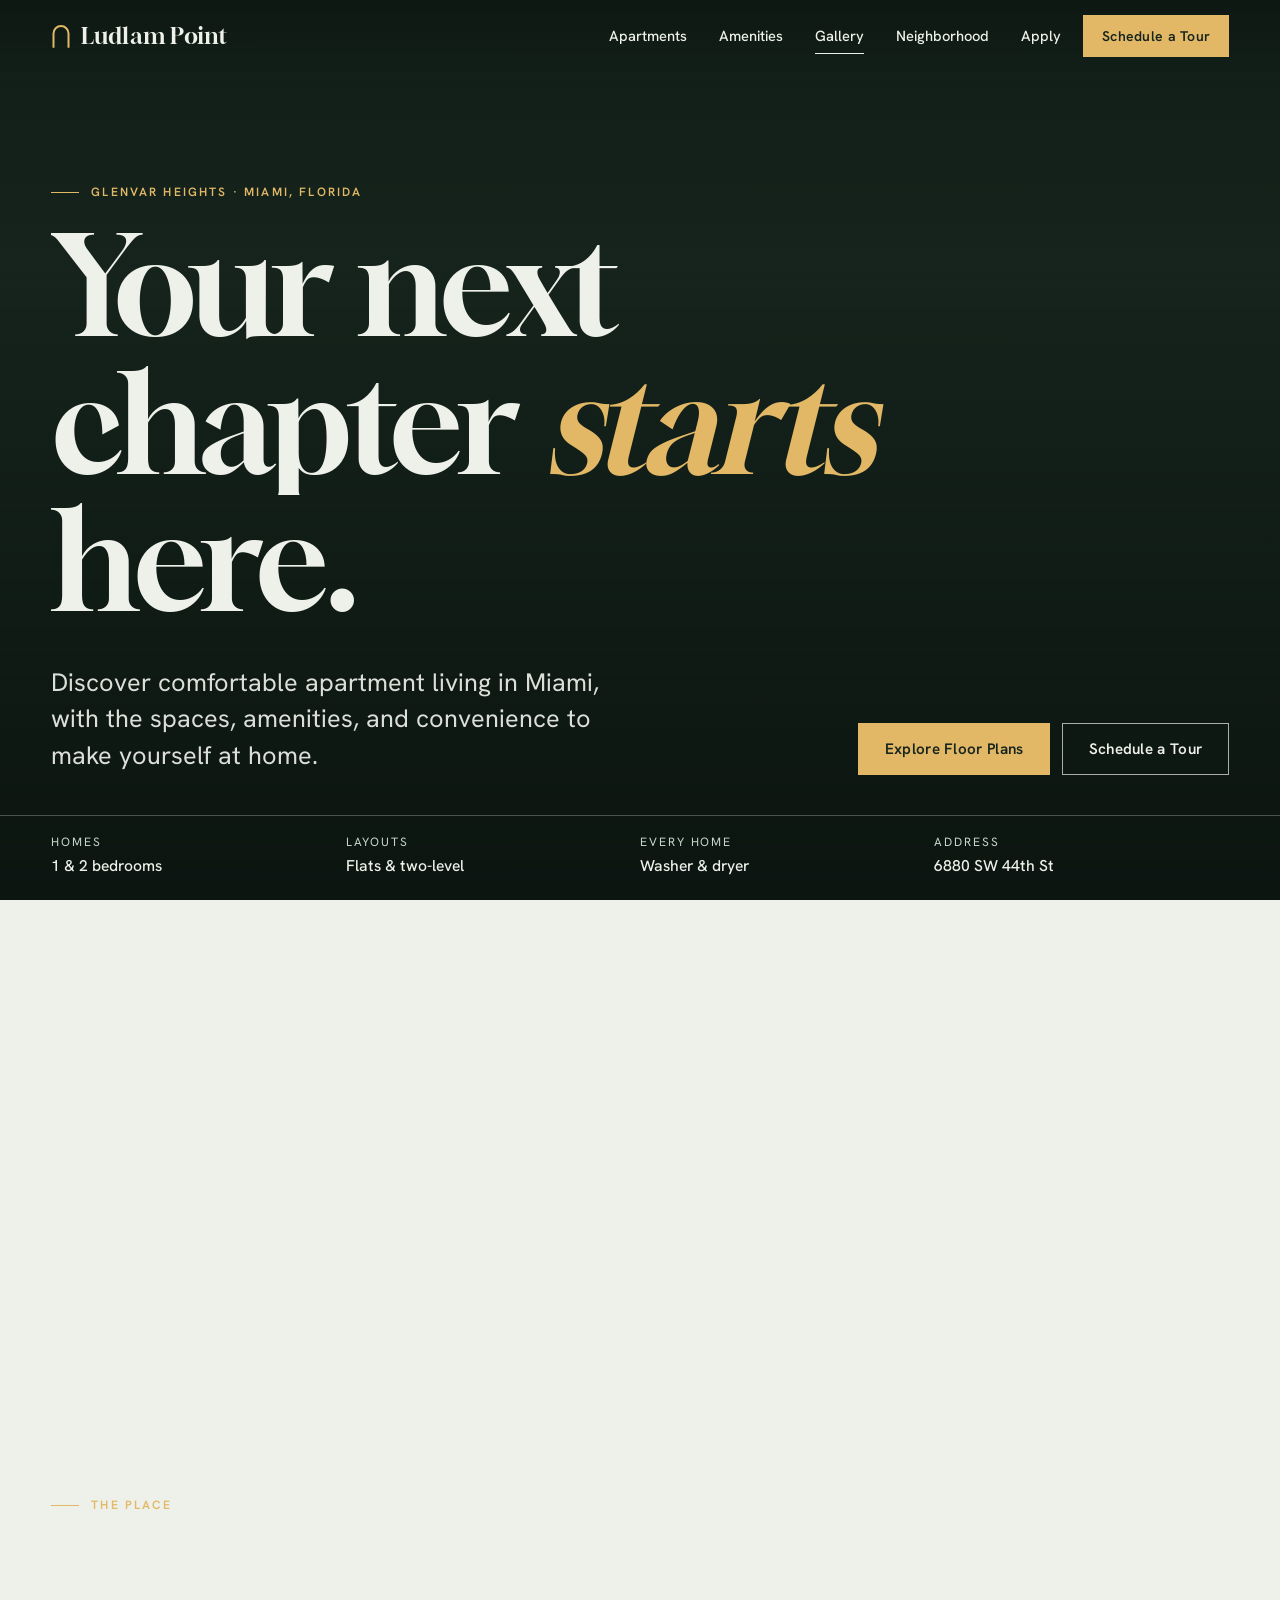
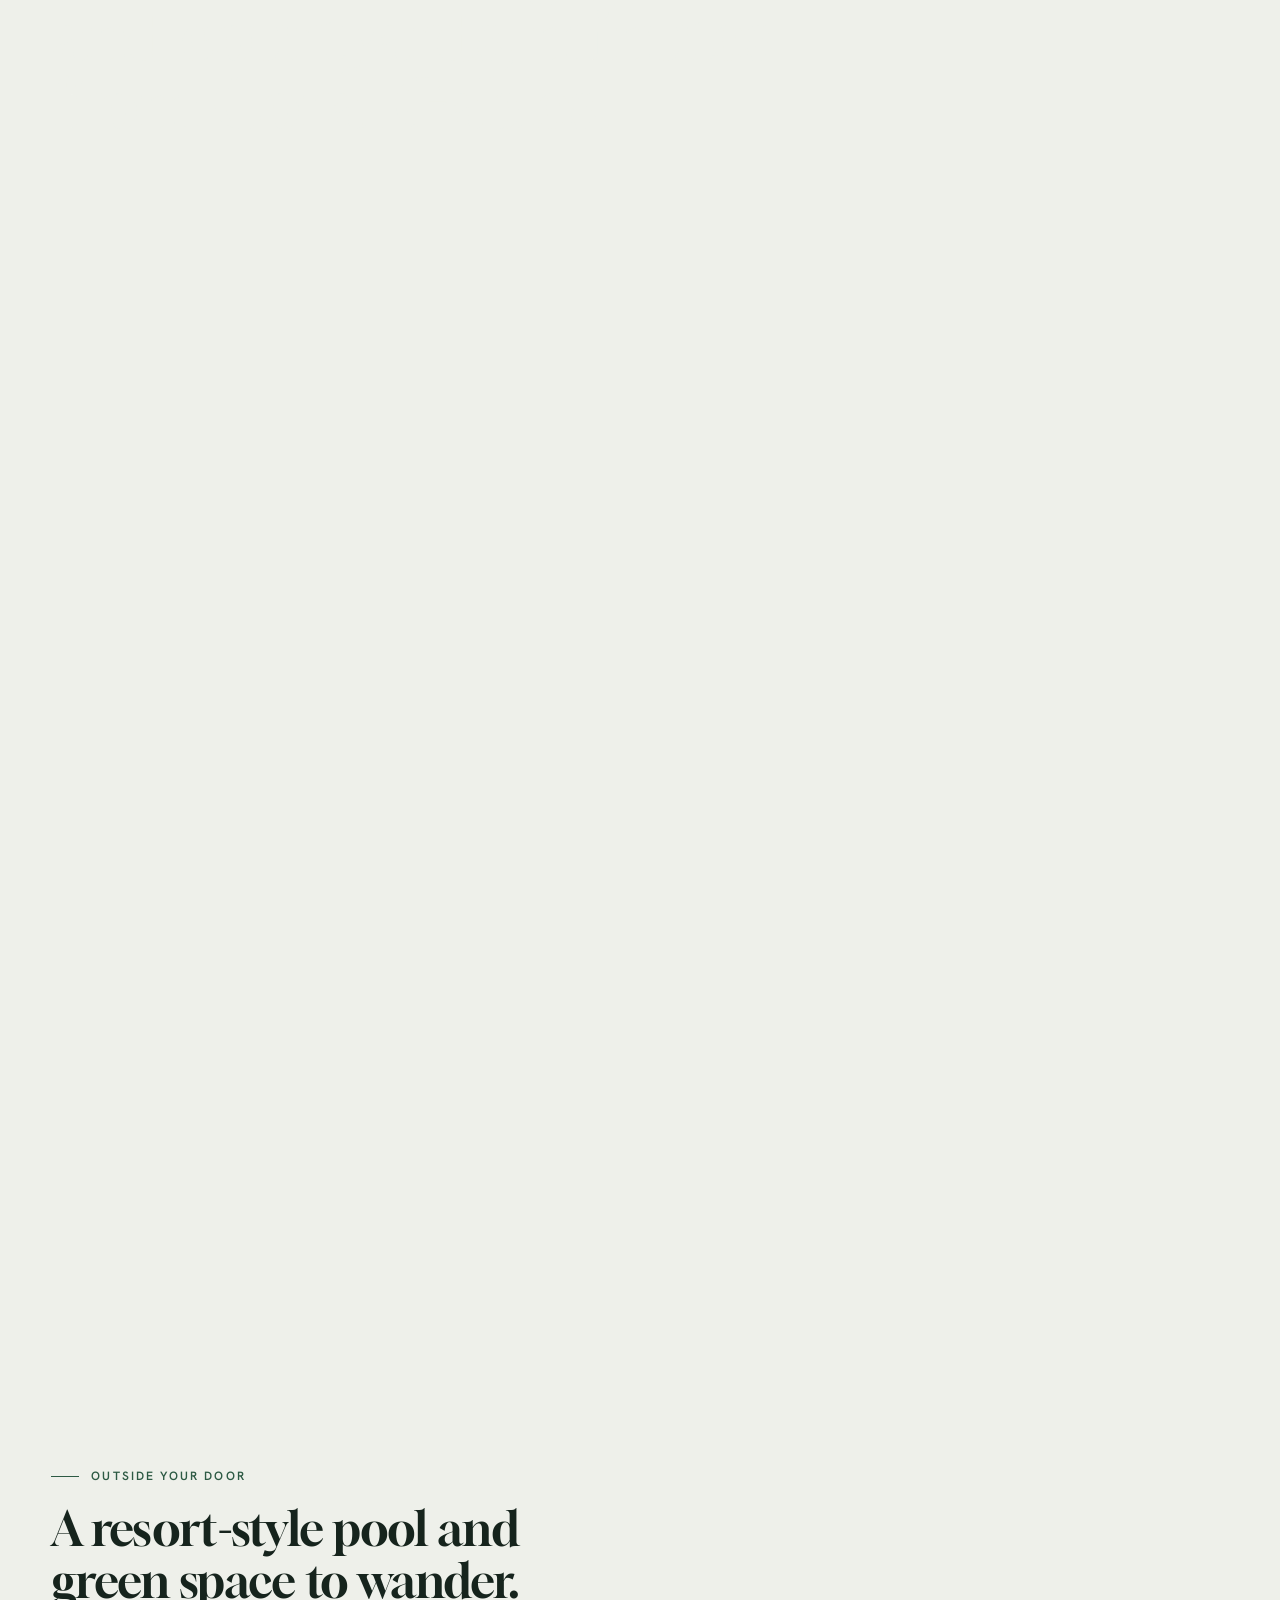
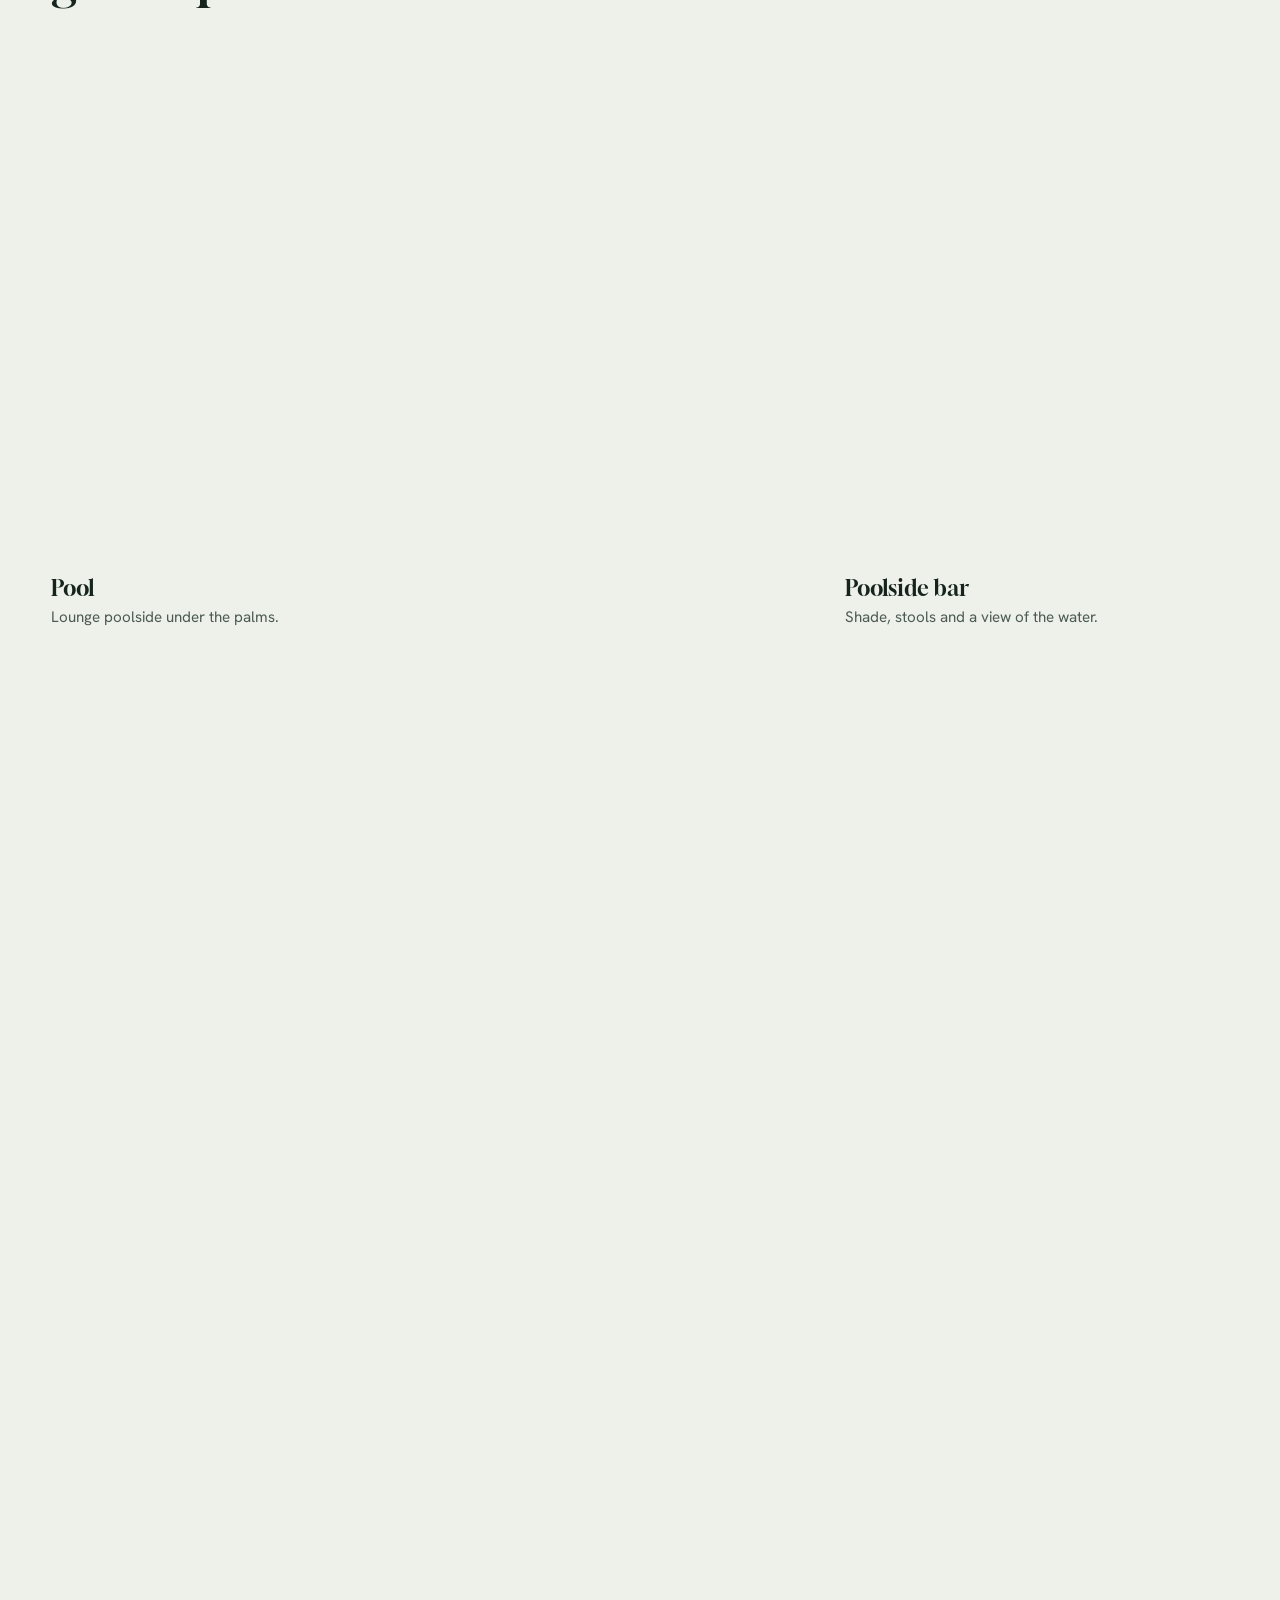
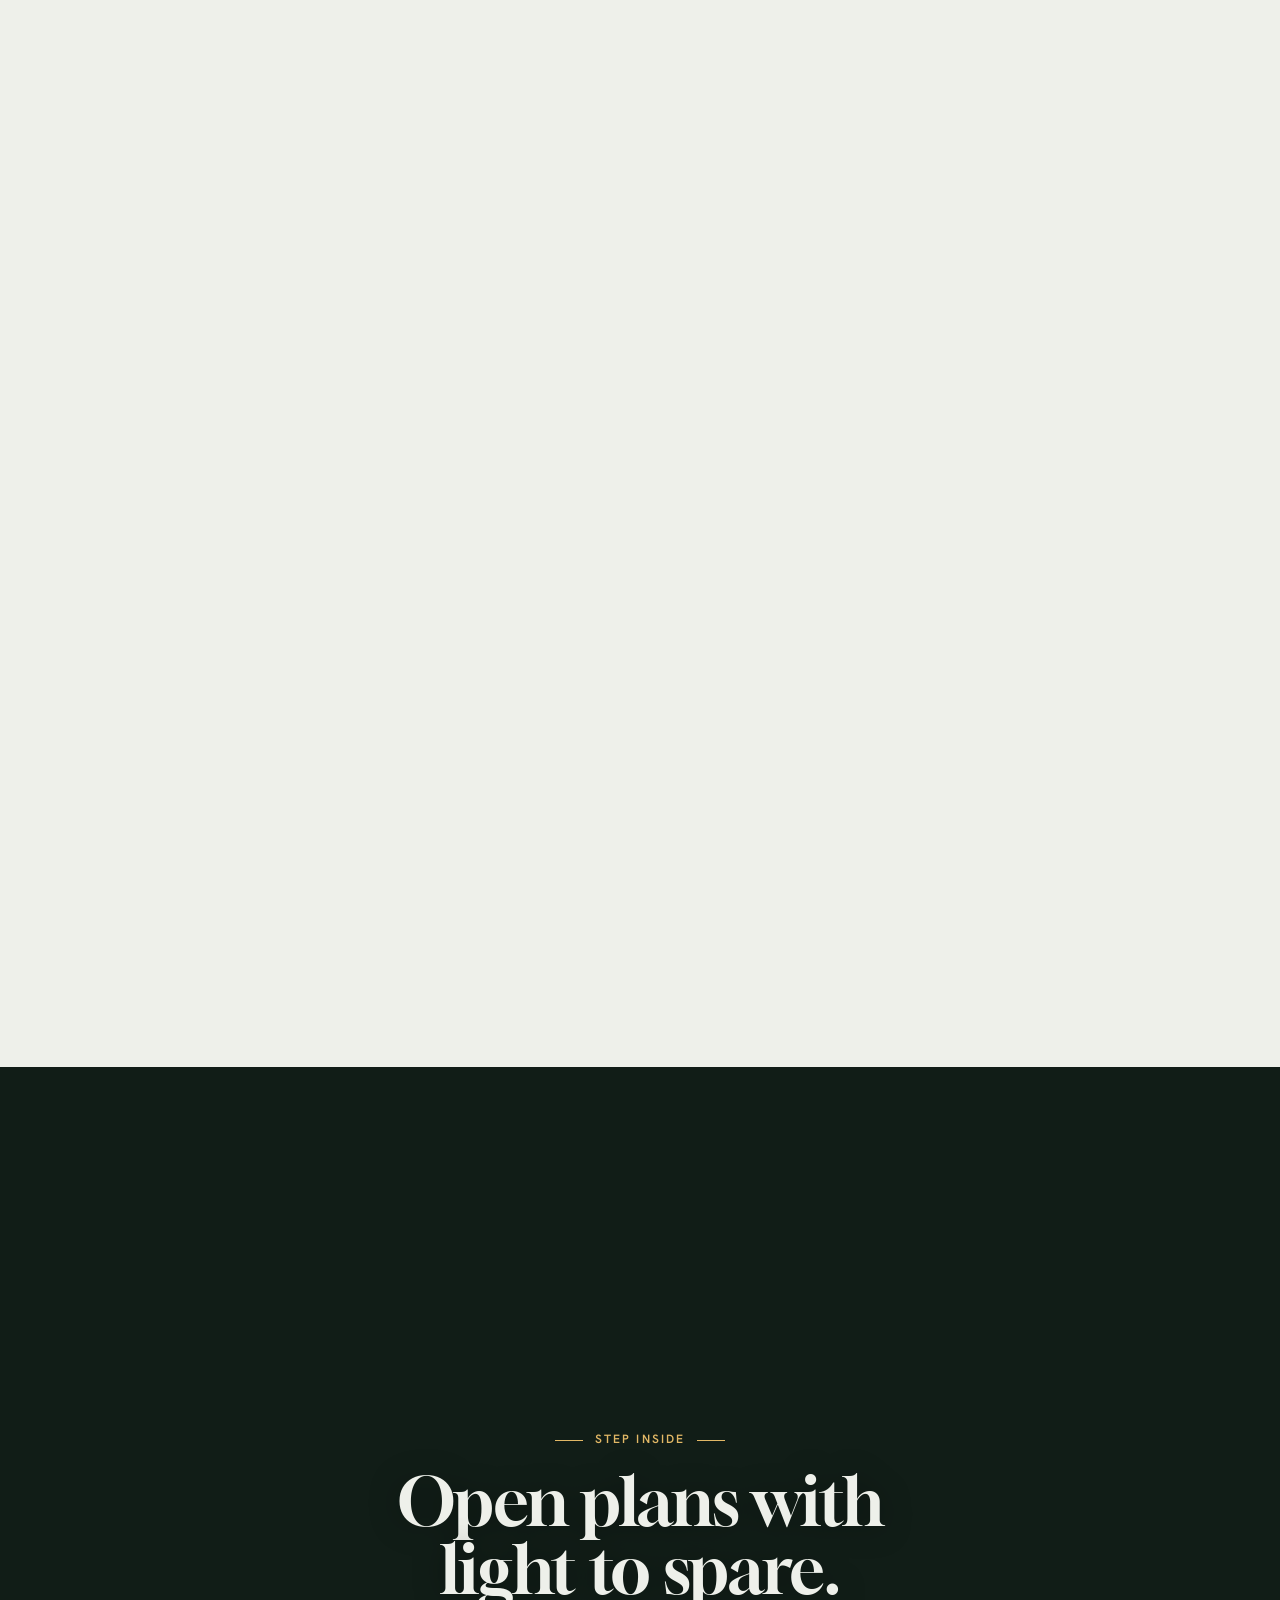
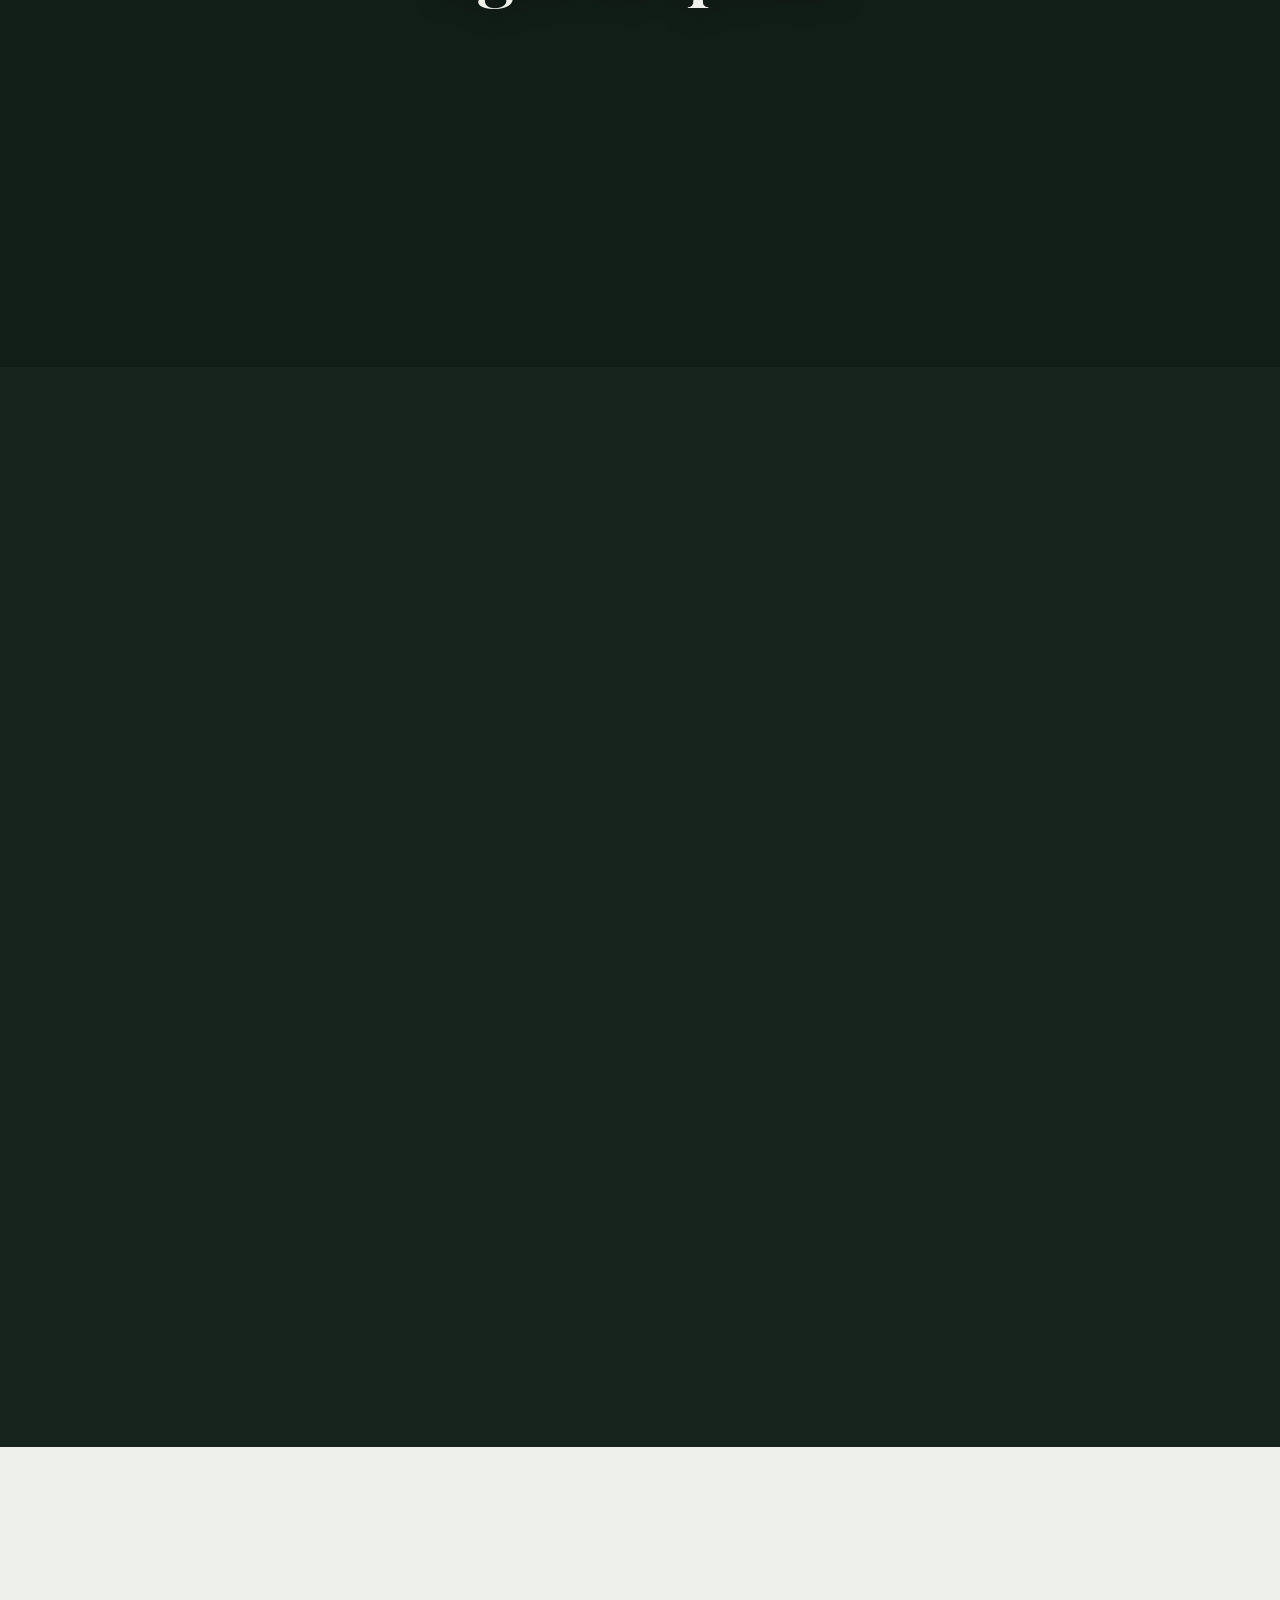
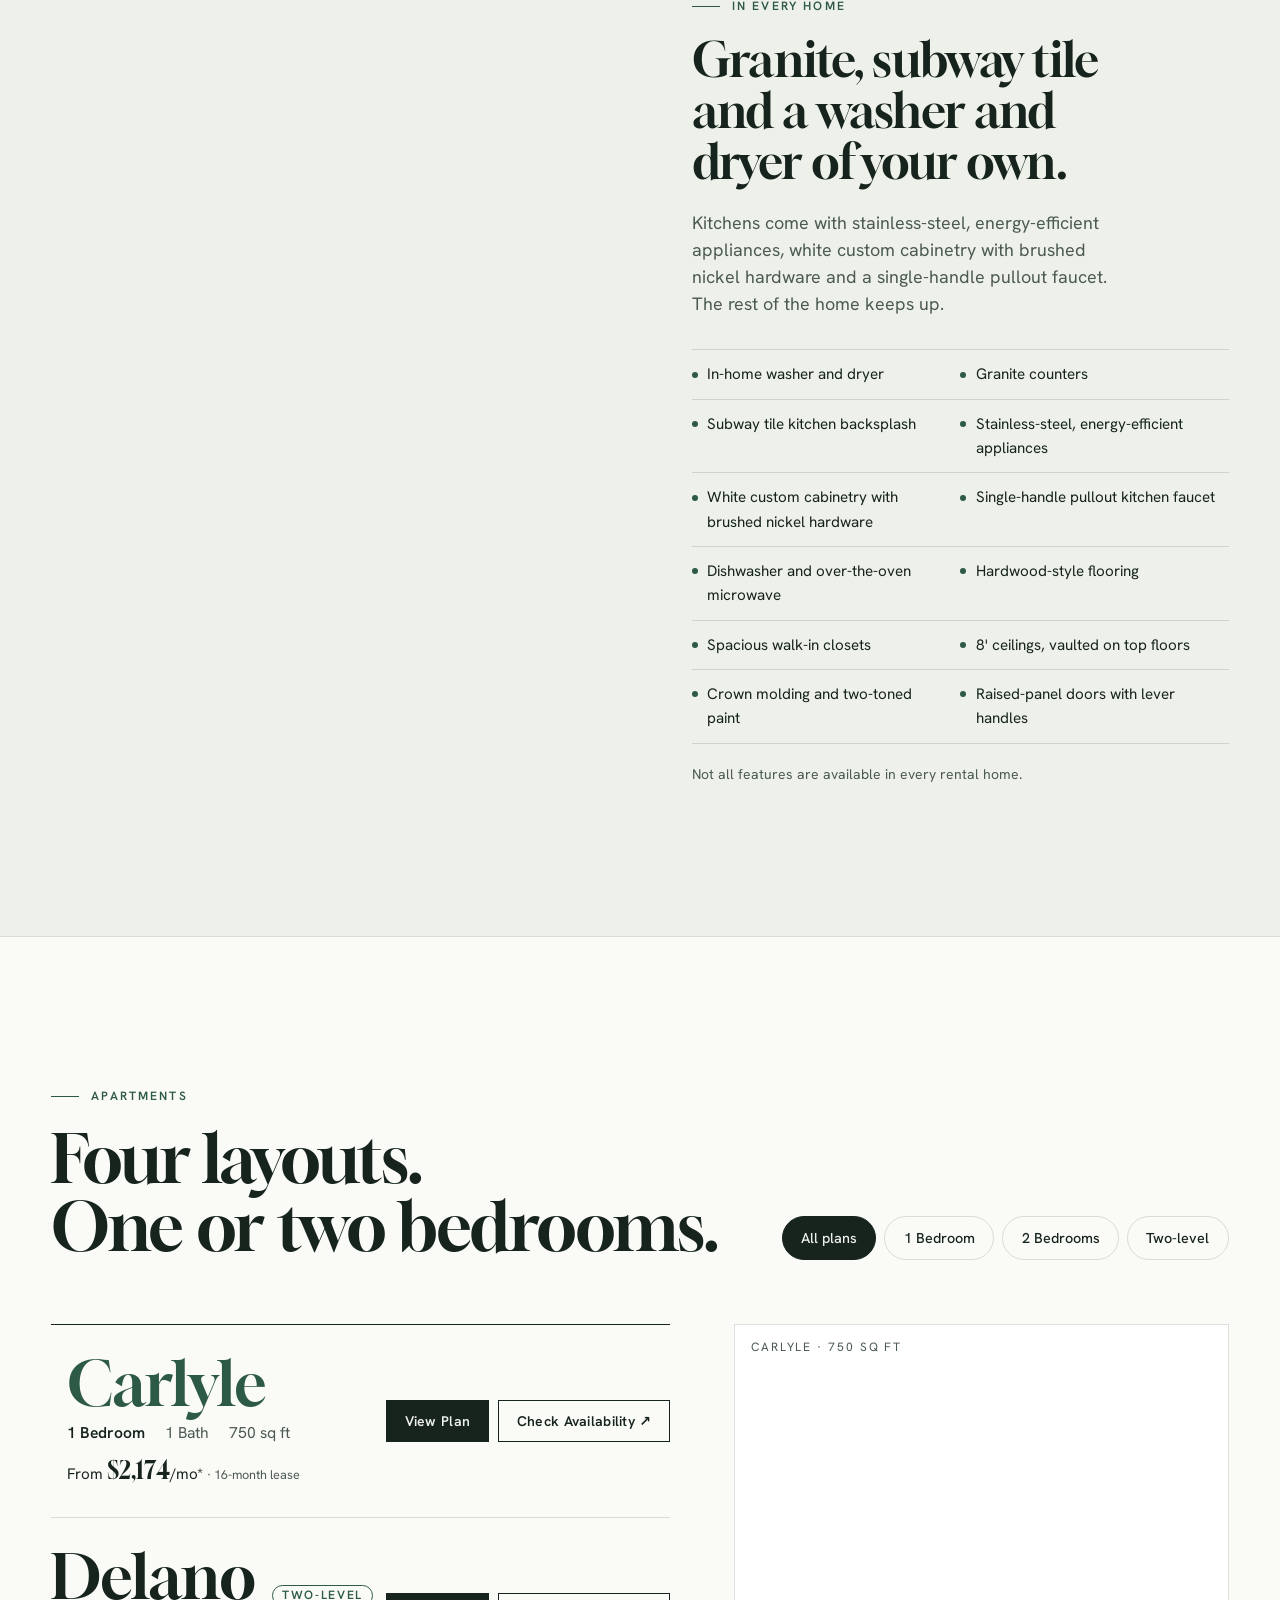
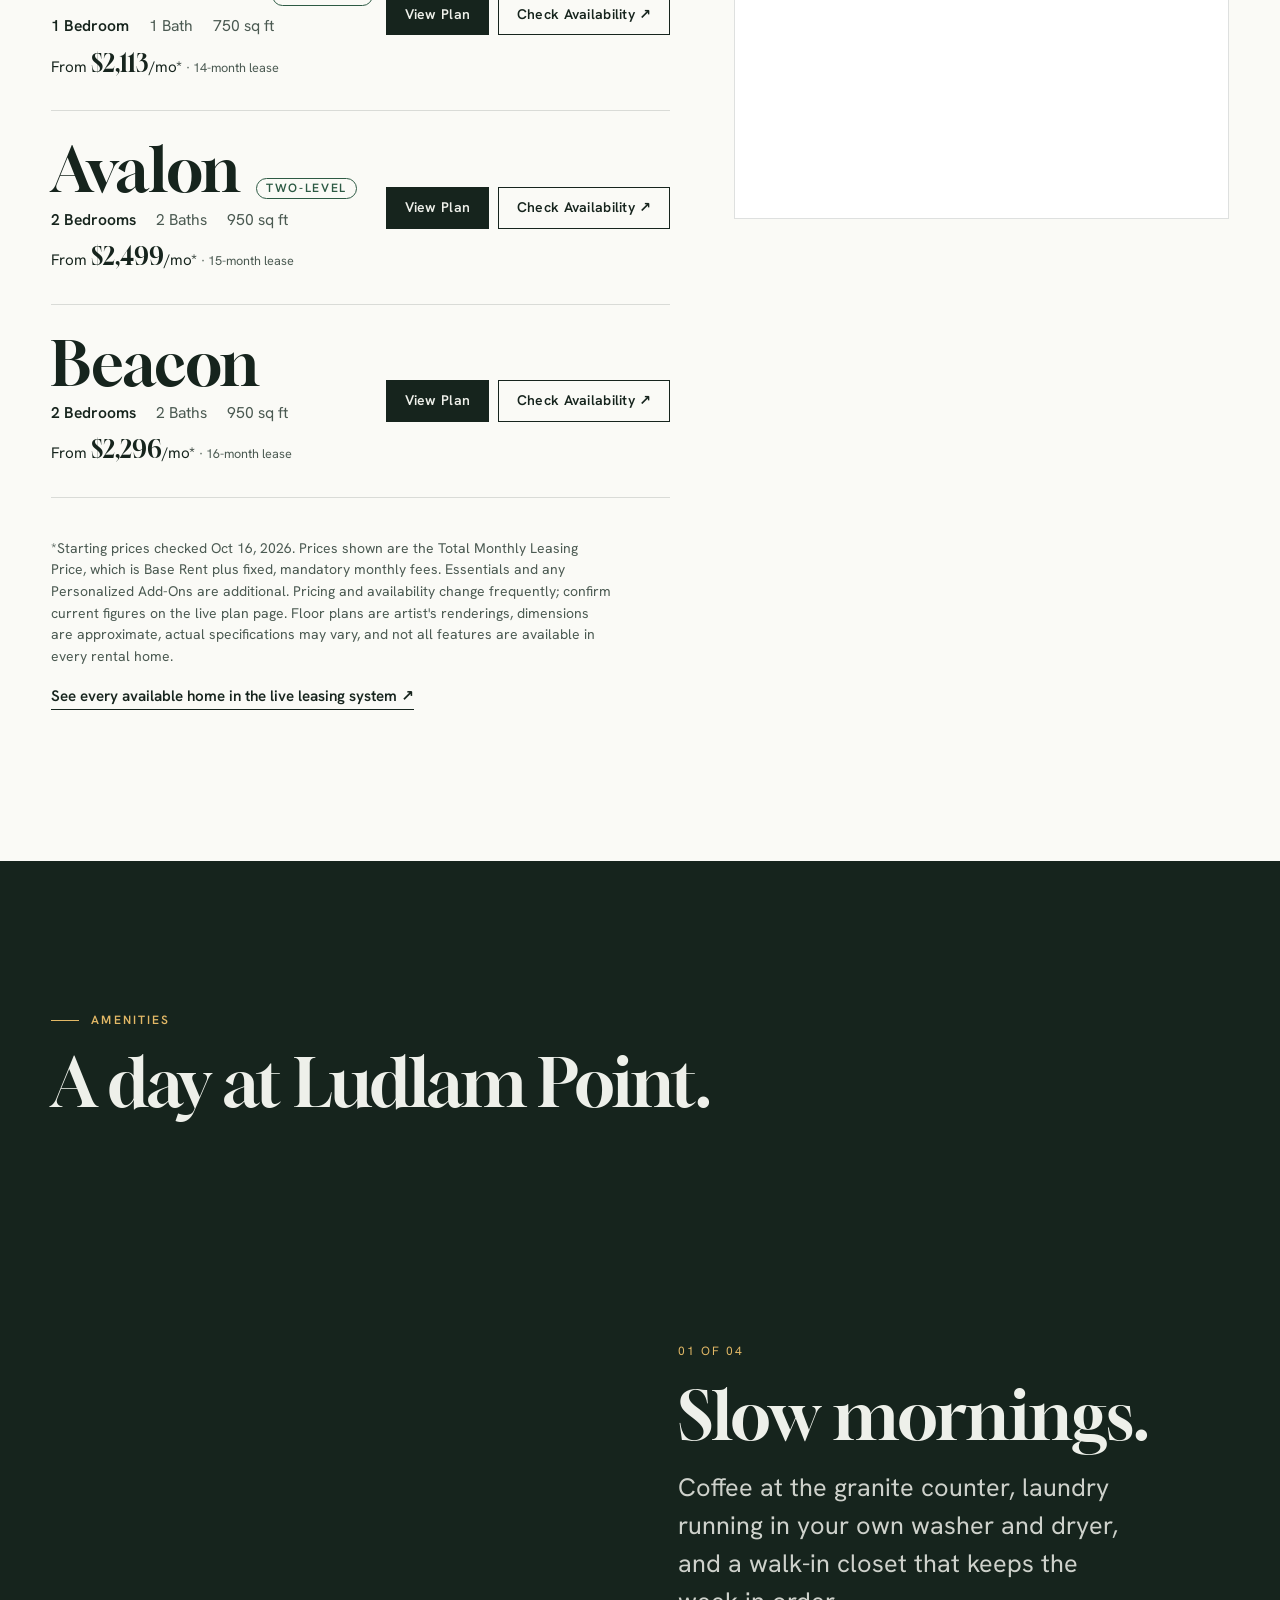
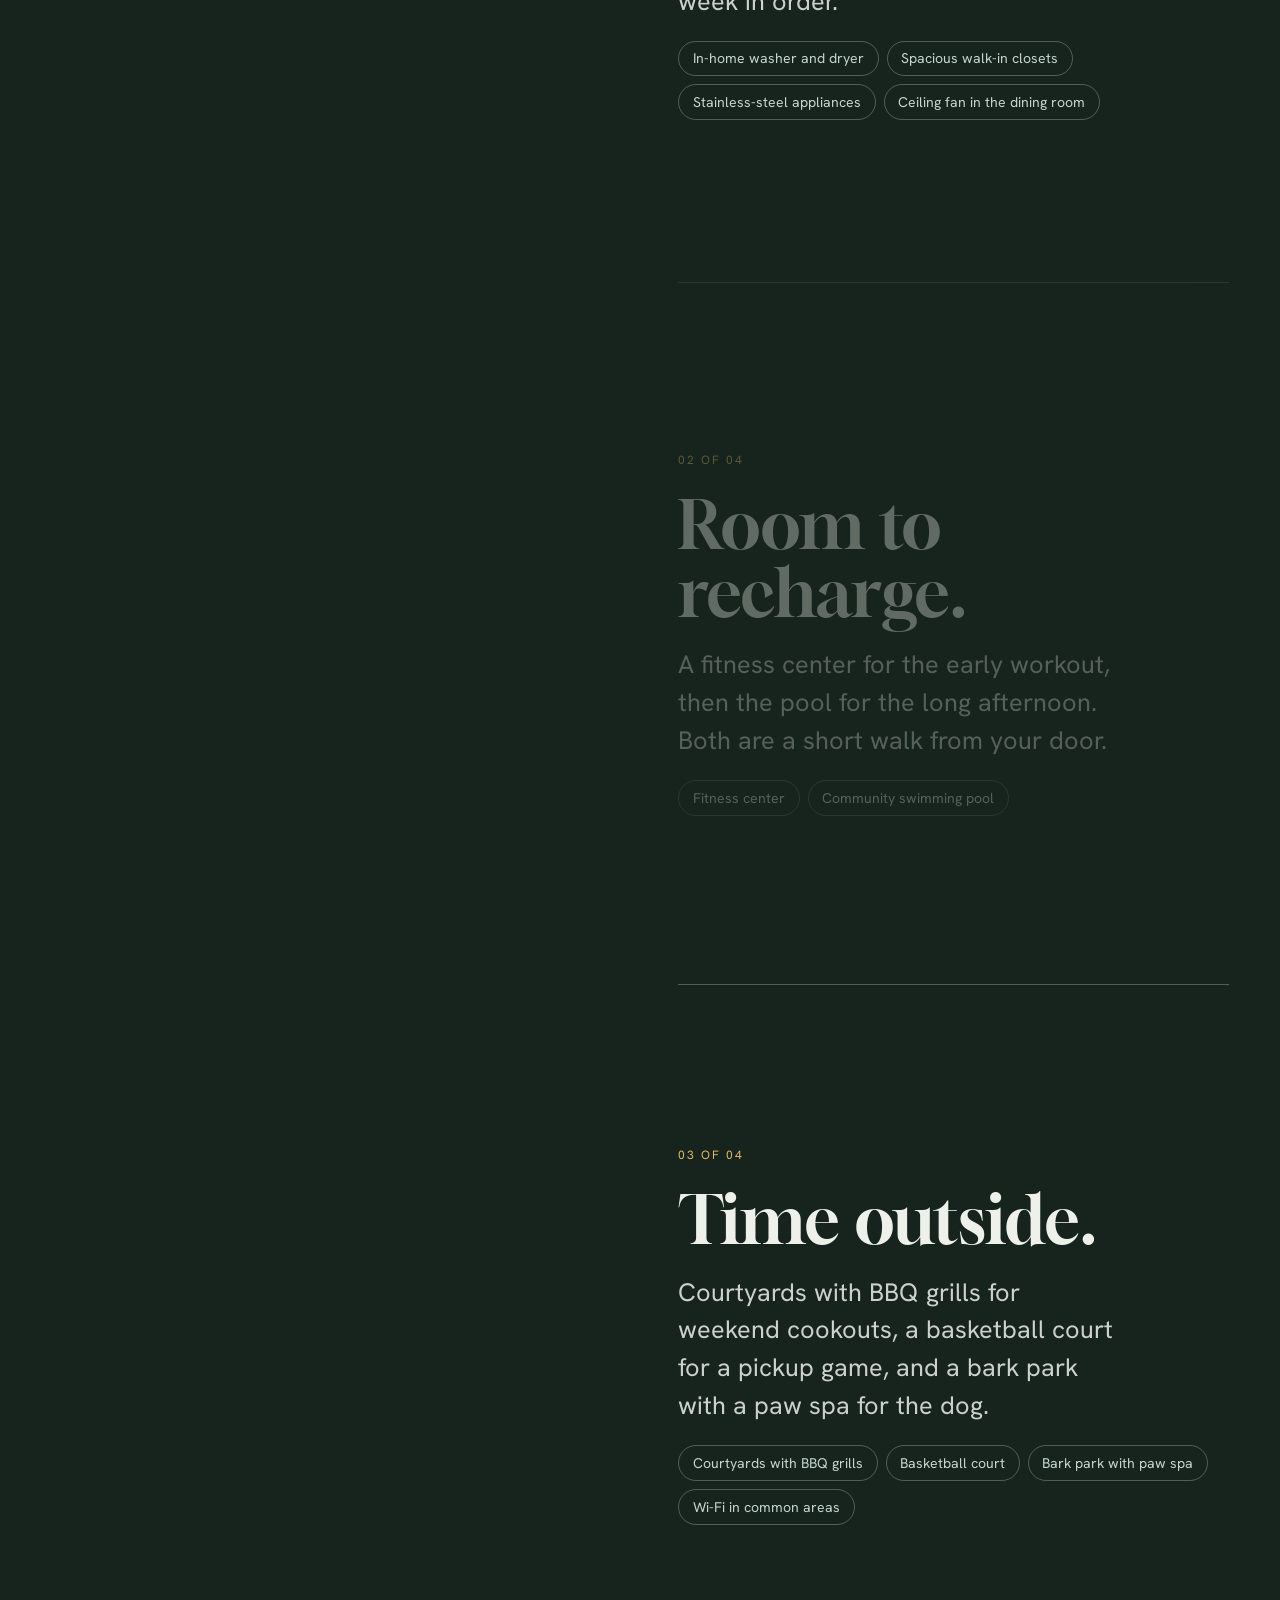
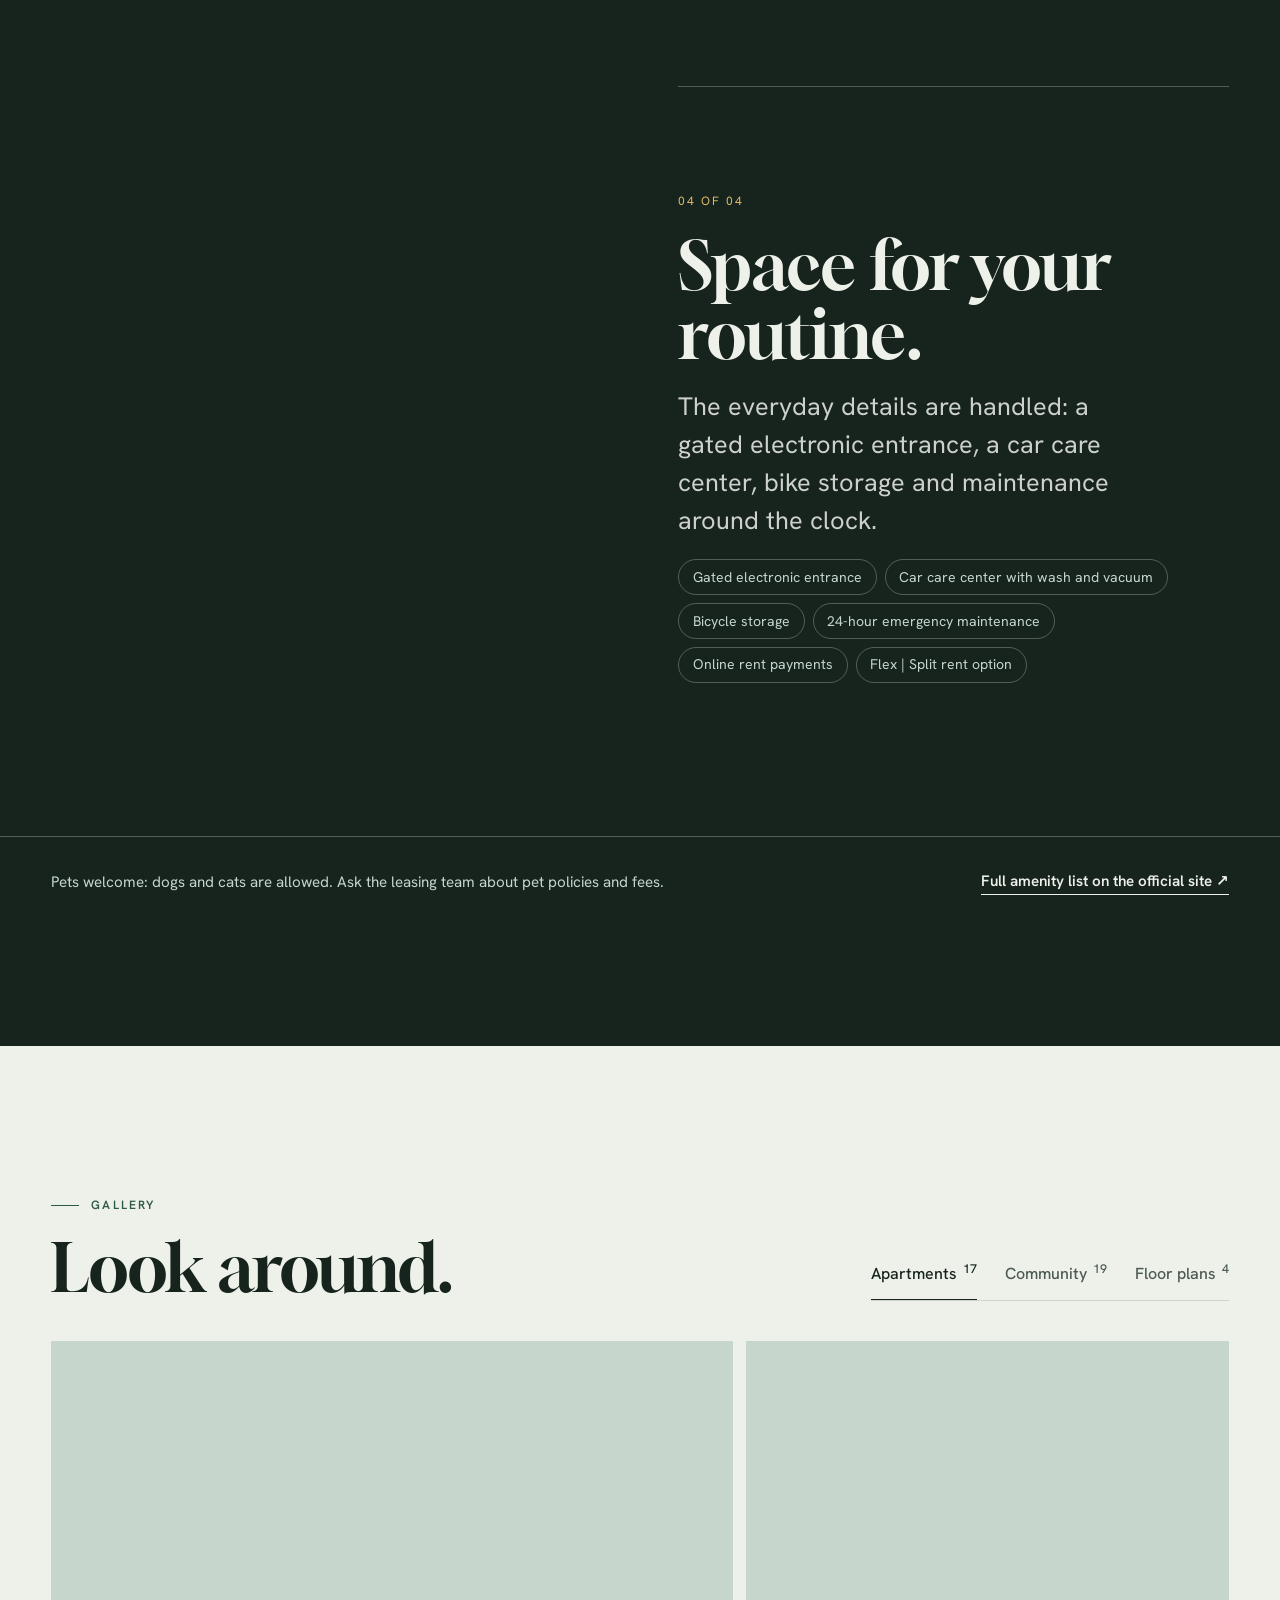
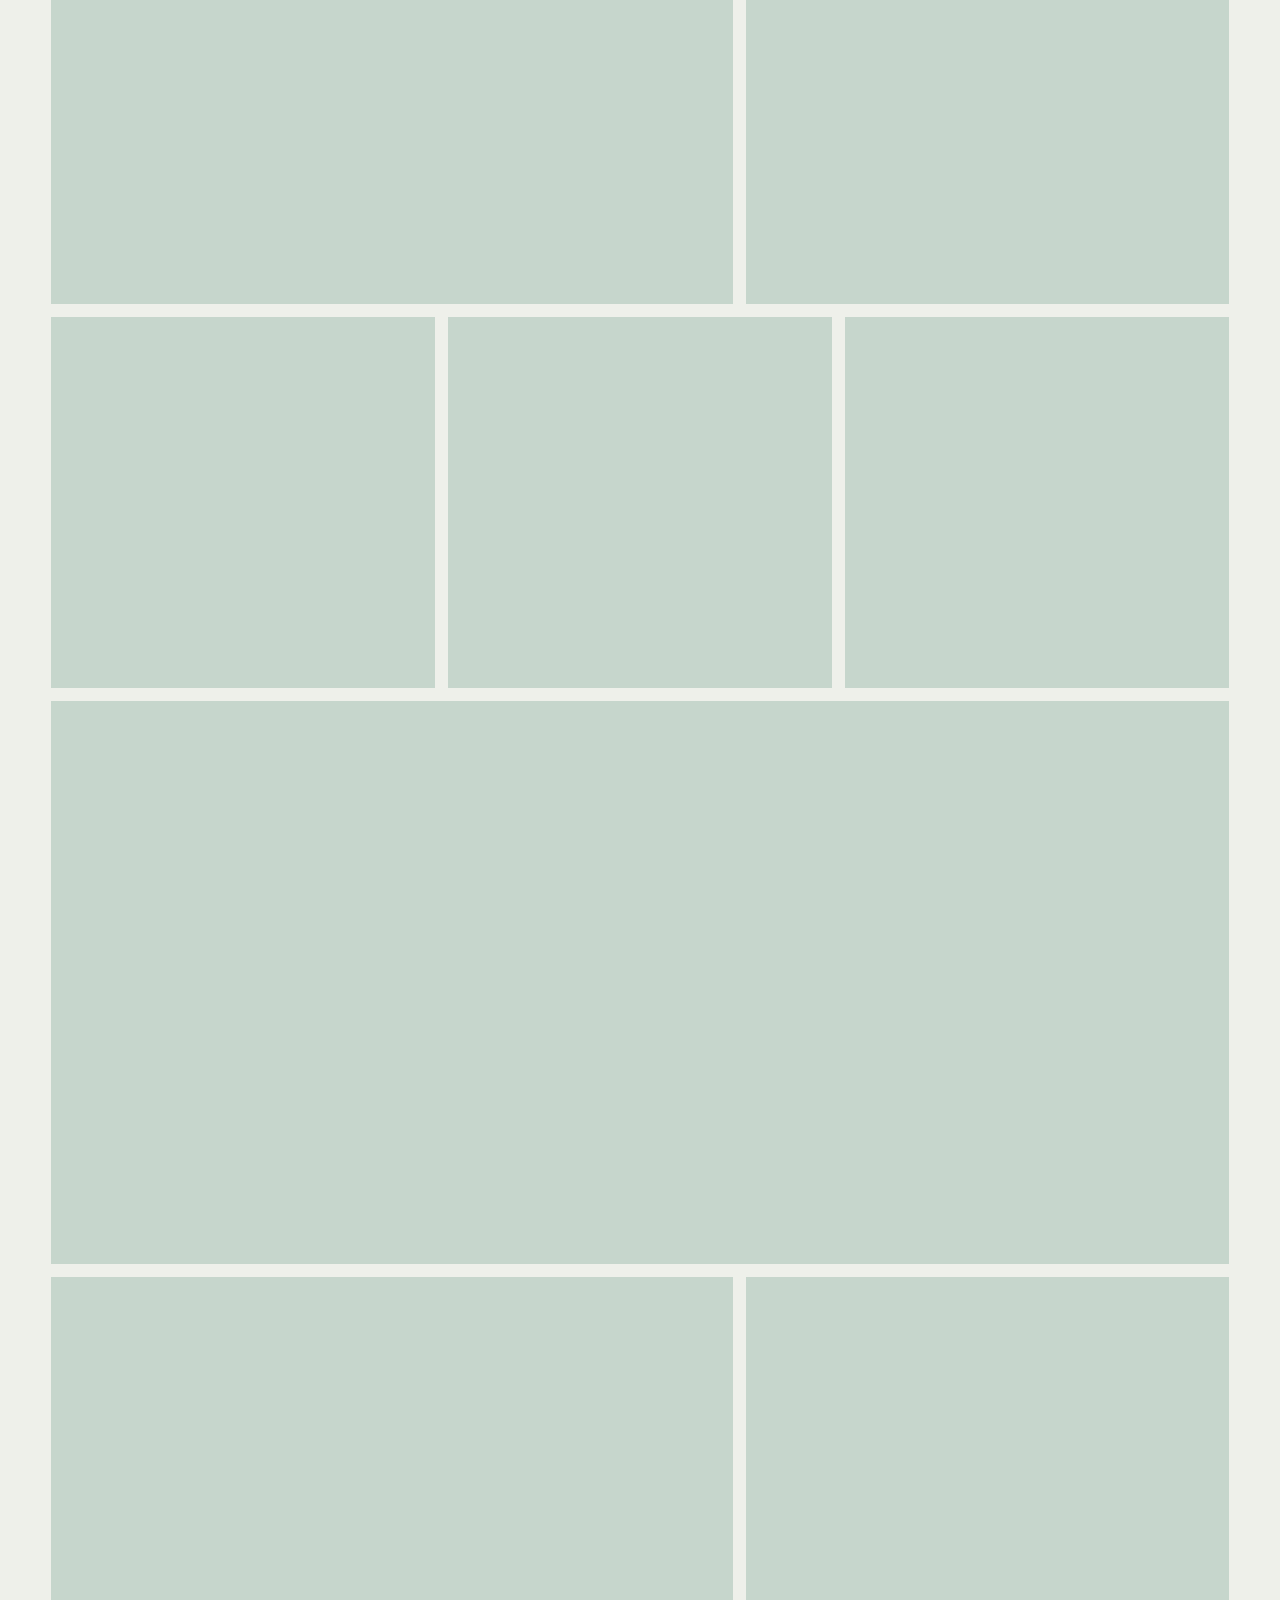
==== index.html @ 3dbd291e "Ludlam Point cinematic website redesign Static, dependency-free rebuild of ludlampoint.com: cinemati" ====
<!doctype html>
<html lang="en">
<head>
  <meta charset="utf-8">
  <meta name="viewport" content="width=device-width, initial-scale=1, viewport-fit=cover">
  <title>Ludlam Point | Apartments in Glenvar Heights, Miami, FL</title>
  <meta name="description" content="One- and two-bedroom apartments, including two-level layouts, at 6880 SW 44th Street in Miami. In-home washer and dryer, resort-style pool, fitness center, bark park and a gated entrance. Schedule a tour.">
  <link rel="canonical" href="https://www.ludlampoint.com/">
  <meta name="theme-color" content="#16241d">

  <meta property="og:type" content="website">
  <meta property="og:site_name" content="Ludlam Point">
  <meta property="og:title" content="Ludlam Point | Apartments in Miami, FL">
  <meta property="og:description" content="One- and two-bedroom apartments with in-home laundry, a resort-style pool and room to breathe in Glenvar Heights, Miami.">
  <meta property="og:image" content="https://medialibrarycfo.entrata.com/16362/MLv3/5/29/2025/09/10/101025/80218_100120030_685ed1d27cbd96.95089066741.jpg">
  <meta property="og:url" content="https://www.ludlampoint.com/">
  <meta name="twitter:card" content="summary_large_image">

  <link rel="icon" href="data:image/svg+xml,%3Csvg xmlns='http://www.w3.org/2000/svg' viewBox='0 0 32 32'%3E%3Crect width='32' height='32' fill='%2316241d'/%3E%3Cpath d='M8 26V14a8 8 0 0 1 16 0v12' fill='none' stroke='%23e2b866' stroke-width='3'/%3E%3C/svg%3E">

  <link rel="preconnect" href="https://medialibrarycfo.entrata.com" crossorigin>
  <link rel="preconnect" href="https://fonts.googleapis.com">
  <link rel="preconnect" href="https://fonts.gstatic.com" crossorigin>
  <link rel="stylesheet" href="https://fonts.googleapis.com/css2?family=Gloock&family=Hanken+Grotesk:ital,wght@0,400;0,500;0,600;1,400&display=swap">
  <link rel="preload" as="image"
        href="https://medialibrarycfo.entrata.com/fit-in/1600x1600/16362/MLv3/5/29/2025/09/10/101025/80218_100120030_685ed1d27cbd96.95089066741.jpg"
        imagesrcset="https://medialibrarycfo.entrata.com/fit-in/900x900/16362/MLv3/5/29/2025/09/10/101025/80218_100120030_685ed1d27cbd96.95089066741.jpg 900w, https://medialibrarycfo.entrata.com/fit-in/1600x1600/16362/MLv3/5/29/2025/09/10/101025/80218_100120030_685ed1d27cbd96.95089066741.jpg 1600w, https://medialibrarycfo.entrata.com/fit-in/2400x2400/16362/MLv3/5/29/2025/09/10/101025/80218_100120030_685ed1d27cbd96.95089066741.jpg 2400w"
        imagesizes="100vw">
  <link rel="stylesheet" href="assets/css/styles.css">

  <script type="application/ld+json">
  {
    "@context": "https://schema.org",
    "@type": "ApartmentComplex",
    "name": "Ludlam Point",
    "url": "https://www.ludlampoint.com/",
    "telephone": "+1-239-999-8374",
    "image": "https://medialibrarycfo.entrata.com/16362/MLv3/5/29/2025/09/10/101025/80218_100120030_685ed1d27cbd96.95089066741.jpg",
    "address": {
      "@type": "PostalAddress",
      "streetAddress": "6880 SW 44th Street",
      "addressLocality": "Miami",
      "addressRegion": "FL",
      "postalCode": "33155",
      "addressCountry": "US"
    },
    "geo": { "@type": "GeoCoordinates", "latitude": 25.7291836, "longitude": -80.3063361 },
    "petsAllowed": true,
    "amenityFeature": [
      { "@type": "LocationFeatureSpecification", "name": "Swimming pool", "value": true },
      { "@type": "LocationFeatureSpecification", "name": "Fitness center", "value": true },
      { "@type": "LocationFeatureSpecification", "name": "In-home washer and dryer", "value": true },
      { "@type": "LocationFeatureSpecification", "name": "Gated electronic entrance", "value": true },
      { "@type": "LocationFeatureSpecification", "name": "Bark park", "value": true }
    ],
    "openingHoursSpecification": [
      { "@type": "OpeningHoursSpecification", "dayOfWeek": ["Monday","Tuesday","Wednesday","Thursday","Friday"], "opens": "10:00", "closes": "18:00" },
      { "@type": "OpeningHoursSpecification", "dayOfWeek": "Saturday", "opens": "09:00", "closes": "18:00" }
    ]
  }
  </script>
</head>
<body>
  <a class="skip" href="#main">Skip to content</a>

  <!-- ============ NAVIGATION ============ -->
  <header class="nav" id="nav" data-state="over-hero">
    <div class="nav__inner">
      <a class="wordmark" href="#top" aria-label="Ludlam Point, back to top">
        <svg class="wordmark__arch" viewBox="0 0 24 30" aria-hidden="true"><path d="M3 29V12a9 9 0 0 1 18 0v17"/></svg>
        <span class="wordmark__name">Ludlam Point</span>
      </a>
      <nav class="nav__links" aria-label="Primary">
        <a href="#apartments">Apartments</a>
        <a href="#amenities">Amenities</a>
        <a href="#gallery">Gallery</a>
        <a href="#neighborhood">Neighborhood</a>
      </nav>
      <div class="nav__actions">
        <a class="nav__apply" href="" data-link="apply" target="_blank" rel="noopener">Apply</a>
        <a class="btn btn--sun btn--sm" href="" data-link="contact" target="_blank" rel="noopener">Schedule a Tour</a>
        <button class="nav__toggle" id="menuToggle" aria-expanded="false" aria-controls="menu">
          <span class="nav__toggle-label">Menu</span>
          <span class="nav__toggle-icon" aria-hidden="true"><i></i><i></i></span>
        </button>
      </div>
    </div>
  </header>

  <!-- Mobile menu -->
  <div class="menu" id="menu" hidden>
    <nav class="menu__links" aria-label="Mobile">
      <a href="#apartments">Apartments</a>
      <a href="#amenities">Amenities</a>
      <a href="#gallery">Gallery</a>
      <a href="#neighborhood">Neighborhood</a>
      <a href="#visit">Visit &amp; Lease</a>
    </nav>
    <div class="menu__actions">
      <a class="btn btn--sun" href="" data-link="contact" target="_blank" rel="noopener">Schedule a Tour</a>
      <a class="btn btn--line-light" href="" data-link="apply" target="_blank" rel="noopener">Apply Online</a>
    </div>
    <div class="menu__meta">
      <p><span data-fill="street"></span>, <span data-fill="cityline"></span></p>
      <p><a href="" data-link="phone" data-fill="phone"></a></p>
      <p><a href="" data-link="residents" target="_blank" rel="noopener">Resident portal</a></p>
    </div>
  </div>

  <main id="main">

    <!-- ============ SCENE 1 · HERO ============ -->
    <section class="hero" id="top" aria-labelledby="hero-title">
      <div class="hero__media">
        <img class="hero__img" data-photo="amenPool" data-sizes="100vw" data-eager
             alt="The Ludlam Point pool with lounge seating, palm trees and the apartment buildings under a clear sky">
        <div class="hero__shade" aria-hidden="true"></div>
      </div>
      <div class="hero__content wrap">
        <p class="eyebrow eyebrow--light reveal-line"><span>Glenvar Heights · Miami, Florida</span></p>
        <h1 class="hero__title" id="hero-title">
          <span class="line"><span>Your next</span></span>
          <span class="line"><span>chapter <em>starts</em></span></span>
          <span class="line"><span>here.</span></span>
        </h1>
        <div class="hero__foot">
          <p class="hero__lede">Discover comfortable apartment living in Miami, with the spaces, amenities, and convenience to make yourself at home.</p>
          <div class="hero__ctas">
            <a class="btn btn--sun" href="#apartments">Explore Floor Plans</a>
            <a class="btn btn--line-light" href="" data-link="contact" target="_blank" rel="noopener">Schedule a Tour</a>
          </div>
        </div>
      </div>
      <dl class="hero__facts wrap" aria-label="At a glance">
        <div><dt>Homes</dt><dd>1 &amp; 2 bedrooms</dd></div>
        <div><dt>Layouts</dt><dd>Flats &amp; two-level</dd></div>
        <div><dt>Every home</dt><dd>Washer &amp; dryer</dd></div>
        <div><dt>Address</dt><dd>6880 SW 44th St</dd></div>
      </dl>
    </section>

    <!-- ============ SCENE 2 · THE PLACE (arch reveal) ============ -->
    <section class="reveal-scene" id="story" data-scroll aria-labelledby="story-title">
      <div class="reveal-scene__stage">
        <div class="reveal-scene__frame">
          <img data-photo="ext1" data-sizes="100vw" alt="Ludlam Point apartment buildings seen from the grounds">
        </div>
        <div class="reveal-scene__copy wrap">
          <p class="eyebrow">The place</p>
          <h2 id="story-title" class="display-l">Low-rise buildings, palms and courtyards, minutes from Coral Gables.</h2>
        </div>
      </div>
    </section>

    <!-- ============ SCENE 3 · COMMUNITY (horizontal) ============ -->
    <section class="reel" id="community" data-scroll aria-labelledby="community-title">
      <div class="reel__stage">
        <div class="reel__head wrap">
          <p class="eyebrow">Outside your door</p>
          <h2 id="community-title" class="display-m">A resort-style pool and green space to wander.</h2>
        </div>
        <div class="reel__track" tabindex="0" aria-label="Community photos, scroll sideways">
          <figure class="reel__panel reel__panel--wide">
            <img data-photo="poolPalms" data-sizes="(min-width: 900px) 60vw, 85vw" alt="Pool with palm trees and poolside seating">
            <figcaption><span>Pool</span> Lounge poolside under the palms.</figcaption>
          </figure>
          <figure class="reel__panel reel__panel--tall">
            <img data-photo="poolBar" data-sizes="(min-width: 900px) 32vw, 75vw" alt="Pool with a covered bar and high stools">
            <figcaption><span>Poolside bar</span> Shade, stools and a view of the water.</figcaption>
          </figure>
          <figure class="reel__panel reel__panel--wide">
            <img data-photo="path" data-sizes="(min-width: 900px) 60vw, 85vw" alt="Walking path lined with tropical landscaping">
            <figcaption><span>Grounds</span> Tropical landscaping along the paths.</figcaption>
          </figure>
          <figure class="reel__panel reel__panel--tall">
            <img data-photo="seating" data-sizes="(min-width: 900px) 32vw, 75vw" alt="Outdoor seating area">
            <figcaption><span>Courtyards</span> Places to sit outside.</figcaption>
          </figure>
          <figure class="reel__panel reel__panel--wide">
            <img data-photo="amenCourt" data-sizes="(min-width: 900px) 60vw, 85vw" alt="Outdoor basketball court surrounded by trees">
            <figcaption><span>Basketball court</span> For a pickup game or a solo shootaround.</figcaption>
          </figure>
        </div>
      </div>
    </section>

    <!-- ============ SCENE 4 · INSIDE (arch expands) ============ -->
    <section class="inside" id="inside" data-scroll aria-labelledby="inside-title">
      <div class="inside__stage">
        <div class="inside__frame">
          <img data-photo="openConcept" data-sizes="100vw" alt="Open-concept apartment with living area, kitchen with breakfast bar and dining space">
        </div>
        <div class="inside__copy">
          <p class="eyebrow eyebrow--light">Step inside</p>
          <h2 id="inside-title" class="display-l">Open plans with light to spare.</h2>
        </div>
      </div>
    </section>

    <!-- ============ SCENE 5 · KITCHEN & FEATURES ============ -->
    <section class="features wrap" id="features" aria-labelledby="features-title">
      <div class="features__media">
        <div class="features__img" data-parallax>
          <img data-photo="kitchenBar" data-sizes="(min-width: 900px) 45vw, 100vw" alt="Kitchen with stainless-steel appliances and bar seating">
        </div>
        <div class="features__inset">
          <img data-photo="bed1" data-sizes="(min-width: 900px) 18vw, 40vw" alt="Bedroom with tufted headboard and window">
        </div>
      </div>
      <div class="features__copy">
        <p class="eyebrow">In every home</p>
        <h2 id="features-title" class="display-m">Granite, subway tile and a washer and dryer of your own.</h2>
        <p class="lede">Kitchens come with stainless-steel, energy-efficient appliances, white custom cabinetry with brushed nickel hardware and a single-handle pullout faucet. The rest of the home keeps up.</p>
        <ul class="features__list" id="featureList"></ul>
        <p class="fineprint">Not all features are available in every rental home.</p>
      </div>
    </section>

    <!-- ============ SCENE 6 · FLOOR PLANS ============ -->
    <section class="plans" id="apartments" aria-labelledby="plans-title">
      <div class="wrap">
        <div class="plans__head">
          <div>
            <p class="eyebrow">Apartments</p>
            <h2 id="plans-title" class="display-l">Four layouts. <br class="br-wide">One or two bedrooms.</h2>
          </div>
          <div class="plans__filters" role="group" aria-label="Filter floor plans">
            <button class="chip" aria-pressed="true" data-filter="all">All plans</button>
            <button class="chip" aria-pressed="false" data-filter="1">1 Bedroom</button>
            <button class="chip" aria-pressed="false" data-filter="2">2 Bedrooms</button>
            <button class="chip" aria-pressed="false" data-filter="two-level">Two-level</button>
          </div>
        </div>
        <div class="plans__body">
          <ol class="plans__list" id="planList" aria-live="polite"></ol>
          <div class="plans__preview" aria-hidden="true">
            <div class="plans__preview-card">
              <img id="planPreviewImg" alt="">
              <p class="plans__preview-name" id="planPreviewName"></p>
            </div>
          </div>
        </div>
        <div class="plans__note">
          <p id="specialNote" class="special" hidden></p>
          <p class="fineprint" id="pricingNote"></p>
          <a class="textlink" href="" data-link="floorPlans" target="_blank" rel="noopener">See every available home in the live leasing system</a>
        </div>
      </div>
    </section>

    <!-- ============ SCENE 7 · AMENITIES STORY ============ -->
    <section class="scenes" id="amenities" aria-labelledby="amenities-title">
      <div class="wrap scenes__intro">
        <p class="eyebrow eyebrow--light">Amenities</p>
        <h2 id="amenities-title" class="display-l">A day at Ludlam Point.</h2>
      </div>
      <div class="wrap scenes__grid">
        <div class="scenes__visual" aria-hidden="true" id="sceneVisual"></div>
        <div class="scenes__list" id="sceneList"></div>
      </div>
      <div class="wrap scenes__foot">
        <p>Pets welcome: dogs and cats are allowed. Ask the leasing team about pet policies and fees.</p>
        <a class="textlink textlink--light" href="" data-link="amenities" target="_blank" rel="noopener">Full amenity list on the official site</a>
      </div>
    </section>

    <!-- ============ SCENE 8 · GALLERY ============ -->
    <section class="gallery" id="gallery" aria-labelledby="gallery-title">
      <div class="wrap">
        <div class="gallery__head">
          <div>
            <p class="eyebrow">Gallery</p>
            <h2 id="gallery-title" class="display-l">Look around.</h2>
          </div>
          <div class="tabs" role="tablist" aria-label="Photo categories">
            <button role="tab" id="tab-apartments" aria-selected="true" aria-controls="galleryGrid" data-tab="apartments">Apartments <span></span></button>
            <button role="tab" id="tab-community" aria-selected="false" aria-controls="galleryGrid" data-tab="community" tabindex="-1">Community <span></span></button>
            <button role="tab" id="tab-plans" aria-selected="false" aria-controls="galleryGrid" data-tab="plans" tabindex="-1">Floor plans <span></span></button>
          </div>
        </div>
        <div class="gallery__grid" id="galleryGrid" role="tabpanel" aria-labelledby="tab-apartments"></div>
        <div class="gallery__more">
          <button class="btn btn--line" id="galleryMore" hidden>Show all photos</button>
        </div>
      </div>

      <a class="tour360" href="" data-link="tour360" target="_blank" rel="noopener">
        <div class="tour360__img">
          <img data-photo="amenPool" data-sizes="100vw" alt="">
        </div>
        <div class="tour360__copy wrap">
          <span class="tour360__badge" aria-hidden="true">360°</span>
          <span class="tour360__title">Walk the community in 360°</span>
          <span class="tour360__cta">Open the virtual tour <span aria-hidden="true">↗</span></span>
        </div>
      </a>
    </section>

    <!-- ============ SCENE 9 · NEIGHBORHOOD ============ -->
    <section class="hood" id="neighborhood" aria-labelledby="hood-title">
      <div class="wrap hood__grid">
        <div class="hood__copy">
          <p class="eyebrow">Neighborhood</p>
          <h2 id="hood-title" class="display-l">Glenvar Heights, between the Gables and Dadeland.</h2>
          <p class="lede">Ludlam Point sits in a residential part of southwest Miami, close to Coral Gables, Coconut Grove and downtown, with major shopping and two of the area's largest employers nearby.</p>
          <div class="hood__lists" id="nearbyList"></div>
          <address class="hood__address">
            <span data-fill="street"></span><br><span data-fill="cityline"></span>
          </address>
          <div class="hood__ctas">
            <a class="btn btn--ink" href="" data-link="directions" target="_blank" rel="noopener">Get Directions</a>
            <a class="textlink" href="" data-link="mapOpen" target="_blank" rel="noopener">Open in Google Maps</a>
          </div>
        </div>
        <div class="hood__map">
          <div class="hood__map-frame" id="mapFrame" data-src="">
            <button class="hood__map-load" id="mapLoad" type="button">
              <span class="hood__pin" aria-hidden="true"></span>
              <span>Show interactive map</span>
            </button>
          </div>
          <p class="fineprint">Map data © Google. Use directions for travel times from your starting point.</p>
        </div>
      </div>
    </section>

    <!-- ============ SCENE 10 · VISIT & LEASE ============ -->
    <section class="visit" id="visit" aria-labelledby="visit-title">
      <div class="visit__bg" aria-hidden="true">
        <img data-photo="path" data-sizes="100vw" alt="">
      </div>
      <div class="wrap visit__inner">
        <div class="visit__head">
          <p class="eyebrow eyebrow--light">Visit &amp; lease</p>
          <h2 id="visit-title" class="display-xl">Come see it in person.</h2>
        </div>
        <div class="visit__actions">
          <a class="action" href="" data-link="contact" target="_blank" rel="noopener">
            <span class="action__step">Tour</span>
            <span class="action__title">Schedule a tour</span>
            <span class="action__desc">Request a time with the leasing team using the official form.</span>
            <span class="action__arrow" aria-hidden="true">↗</span>
          </a>
          <a class="action" href="" data-link="floorPlans" target="_blank" rel="noopener">
            <span class="action__step">Homes</span>
            <span class="action__title">Check availability</span>
            <span class="action__desc">See today's available homes, move-in dates and pricing.</span>
            <span class="action__arrow" aria-hidden="true">↗</span>
          </a>
          <a class="action" href="" data-link="apply" target="_blank" rel="noopener">
            <span class="action__step">Apply</span>
            <span class="action__title">Apply online</span>
            <span class="action__desc">Start your application in the official leasing portal.</span>
            <span class="action__arrow" aria-hidden="true">↗</span>
          </a>
        </div>
        <div class="visit__contact">
          <div>
            <p class="visit__label">Call the leasing office</p>
            <p class="visit__phone">
              <a href="" data-link="phone" data-fill="phone"></a>
              <button class="copy" type="button" id="copyPhone">Copy</button>
            </p>
            <p class="visit__copy-status" id="copyStatus" role="status"></p>
          </div>
          <div>
            <p class="visit__label">Office hours</p>
            <dl class="hours" id="hoursList"></dl>
          </div>
          <div>
            <p class="visit__label">Already live here?</p>
            <a class="textlink textlink--light" href="" data-link="residents" target="_blank" rel="noopener">Resident portal</a>
          </div>
        </div>
      </div>
    </section>
  </main>

  <!-- ============ FOOTER ============ -->
  <footer class="footer">
    <div class="wrap footer__grid">
      <div class="footer__brand">
        <p class="footer__name">Ludlam Point</p>
        <address>
          <span data-fill="street"></span><br>
          <span data-fill="cityline"></span><br>
          <a href="" data-link="phone" data-fill="phone"></a>
        </address>
      </div>
      <nav class="footer__nav" aria-label="Footer">
        <a href="#apartments">Apartments</a>
        <a href="#amenities">Amenities</a>
        <a href="#gallery">Gallery</a>
        <a href="#neighborhood">Neighborhood</a>
        <a href="" data-link="apply" target="_blank" rel="noopener">Apply</a>
        <a href="" data-link="residents" target="_blank" rel="noopener">Residents</a>
      </nav>
      <div class="footer__legal">
        <p class="eho">
          <svg viewBox="0 0 32 32" aria-hidden="true"><path d="M4 15 16 5l12 10v13H4z" fill="none" stroke="currentColor" stroke-width="2"/><path d="M11 17h10M11 22h10" stroke="currentColor" stroke-width="2"/></svg>
          <span>Equal Housing Opportunity</span>
        </p>
        <p>Professionally managed by <span data-fill="manager"></span>.</p>
        <ul id="legalLinks"></ul>
      </div>
    </div>
    <div class="wrap footer__base">
      <p>© <span id="year">2026</span> Ludlam Point. Prices, availability and specials are subject to change.</p>
      <a href="#top">Back to top ↑</a>
    </div>
  </footer>

  <!-- Mobile leasing bar -->
  <div class="dock" id="dock" aria-label="Quick actions">
    <a class="dock__btn" href="#apartments">Floor Plans</a>
    <a class="dock__btn dock__btn--sun" href="" data-link="contact" target="_blank" rel="noopener">Schedule a Tour</a>
  </div>

  <!-- Floor plan detail -->
  <dialog class="plan-dialog" id="planDialog" aria-labelledby="pdName">
    <div class="plan-dialog__inner">
      <header class="plan-dialog__bar">
        <p class="plan-dialog__crumb">Floor plan <span id="pdIndex"></span></p>
        <div class="plan-dialog__nav">
          <button type="button" class="iconbtn" id="pdPrev" aria-label="Previous floor plan">←</button>
          <button type="button" class="iconbtn" id="pdNext" aria-label="Next floor plan">→</button>
          <button type="button" class="iconbtn" id="pdClose" aria-label="Close floor plan">✕</button>
        </div>
      </header>
      <div class="plan-dialog__body">
        <figure class="plan-dialog__figure">
          <img id="pdImg" alt="">
          <figcaption><a id="pdImgLink" href="" target="_blank" rel="noopener">Open full-size floor plan ↗</a></figcaption>
        </figure>
        <div class="plan-dialog__info">
          <h2 class="display-l" id="pdName"></h2>
          <dl class="specs" id="pdSpecs"></dl>
          <p class="plan-dialog__note" id="pdNote" hidden></p>
          <div class="plan-dialog__price" id="pdPrice"></div>
          <div class="plan-dialog__ctas">
            <a class="btn btn--ink" id="pdLive" href="" target="_blank" rel="noopener">See Available Homes</a>
            <a class="btn btn--line" href="" data-link="apply" target="_blank" rel="noopener">Apply Online</a>
            <a class="textlink" href="" data-link="contact" target="_blank" rel="noopener">Schedule a tour</a>
          </div>
          <details class="plan-dialog__features">
            <summary>Home features</summary>
            <ul id="pdFeatures"></ul>
            <p class="fineprint">Not all features are available in every rental home.</p>
          </details>
          <p class="fineprint" id="pdDisclosure"></p>
        </div>
      </div>
    </div>
  </dialog>

  <!-- Lightbox -->
  <dialog class="lightbox" id="lightbox" aria-label="Photo viewer">
    <button type="button" class="iconbtn lightbox__close" id="lbClose" aria-label="Close photo viewer">✕</button>
    <button type="button" class="iconbtn lightbox__prev" id="lbPrev" aria-label="Previous photo">←</button>
    <figure class="lightbox__figure">
      <img id="lbImg" alt="">
      <figcaption><span id="lbCaption"></span><span id="lbCount" class="lightbox__count"></span></figcaption>
    </figure>
    <button type="button" class="iconbtn lightbox__next" id="lbNext" aria-label="Next photo">→</button>
  </dialog>

  <noscript>
    <p class="noscript">This page needs JavaScript for floor plans and photos. View <a href="https://www.ludlampoint.com/miami/ludlam-point/conventional/">floor plans</a> or call (239) 999-8374.</p>
  </noscript>

  <script src="assets/js/data.js"></script>
  <script src="assets/js/main.js"></script>
</body>
</html>
---- assets/css/styles.css ----
/* =================================================================
   LUDLAM POINT — design system
   Layout concept: a film in scenes. Full-bleed photography, with the
   Miami-Mediterranean arch (Coral Gables, MiMo) as the one recurring
   mask. Limestone-and-palm palette, golden-hour accent used sparingly.
   ================================================================= */
:root {
  /* Color */
  --night: #16241d;        /* deep palm-shade green, text + dark scenes */
  --palm: #2d5a44;         /* brand green */
  --limestone: #eef0ea;    /* page ground, green-biased off-white */
  --stucco: #fafaf6;       /* raised surfaces */
  --mist: #c6d6cc;         /* sea-glass, rules on dark */
  --sun: #e2b866;          /* golden hour, primary CTA only */
  --sun-deep: #c9973d;
  --ink-soft: #4b5a52;     /* secondary text on light */
  --line: rgba(22, 36, 29, 0.14);
  --line-light: rgba(238, 240, 234, 0.28);

  /* Type */
  --display: "Gloock", "Bodoni 72", "Didot", Georgia, serif;
  --body: "Hanken Grotesk", "Helvetica Neue", Arial, system-ui, sans-serif;

  --fs-xl: clamp(3rem, 1.4rem + 7vw, 8.5rem);
  --fs-l: clamp(2.2rem, 1.3rem + 3.6vw, 4.6rem);
  --fs-m: clamp(1.8rem, 1.2rem + 2.2vw, 3.2rem);
  --fs-s: clamp(1.25rem, 1.1rem + 0.6vw, 1.6rem);
  --fs-body: clamp(1rem, 0.96rem + 0.2vw, 1.125rem);
  --fs-small: 0.875rem;
  --fs-label: 0.75rem;

  /* Space & motion */
  --gutter: clamp(16px, 4vw, 56px);
  --section: clamp(5rem, 3rem + 8vw, 10rem);
  --ease: cubic-bezier(0.22, 1, 0.36, 1);
  --nav-h: 72px;

  color-scheme: light;
}

/* ---------- Base ---------- */
*, *::before, *::after { box-sizing: border-box; }
html { -webkit-text-size-adjust: 100%; scroll-behavior: smooth; scroll-padding-top: calc(var(--nav-h) + 8px); }
body {
  margin: 0;
  background: var(--limestone);
  color: var(--night);
  font-family: var(--body);
  font-size: var(--fs-body);
  line-height: 1.6;
  -webkit-font-smoothing: antialiased;
  overflow-x: clip;
}
img { display: block; max-width: 100%; }
a { color: inherit; }
button { font: inherit; color: inherit; cursor: pointer; }
h1, h2, h3, p { margin: 0; }
ul, ol, dl, dd { margin: 0; padding: 0; }
[hidden] { display: none !important; }

:focus-visible { outline: 2px solid var(--sun-deep); outline-offset: 3px; border-radius: 2px; }

.wrap {
  width: 100%;
  max-width: 1440px;
  margin-inline: auto;
  padding-left: max(var(--gutter), env(safe-area-inset-left, 0px));
  padding-right: max(var(--gutter), env(safe-area-inset-right, 0px));
}

.skip {
  position: fixed; left: 12px; top: -60px; z-index: 100;
  background: var(--night); color: var(--limestone);
  padding: 10px 16px; text-decoration: none; transition: top .2s;
}
.skip:focus { top: 12px; }

/* ---------- Type ---------- */
.display-xl, .display-l, .display-m, .hero__title {
  font-family: var(--display);
  font-weight: 400;
  letter-spacing: -0.015em;
  line-height: 1.02;
  text-wrap: balance;
}
.display-xl { font-size: var(--fs-xl); }
.display-l { font-size: var(--fs-l); }
.display-m { font-size: var(--fs-m); line-height: 1.08; }
em { font-style: italic; }

.eyebrow {
  font-size: var(--fs-label);
  font-weight: 600;
  letter-spacing: 0.18em;
  text-transform: uppercase;
  color: var(--palm);
  margin-bottom: 1.1rem;
  display: flex; align-items: center; gap: .75rem;
}
.eyebrow::before { content: ""; width: 28px; height: 1px; background: currentColor; }
.eyebrow--light { color: var(--sun); }

.lede { font-size: var(--fs-s); line-height: 1.5; color: var(--ink-soft); max-width: 36ch; }
.fineprint { font-size: var(--fs-small); color: var(--ink-soft); line-height: 1.55; max-width: 70ch; }

.textlink {
  font-weight: 600; font-size: .95rem; text-decoration: none;
  background: linear-gradient(currentColor, currentColor) 0 100% / 100% 1px no-repeat;
  padding-bottom: 2px; transition: background-size .4s var(--ease);
}
.textlink:hover { background-size: 0 1px; background-position: 100% 100%; }
.textlink::after { content: " ↗"; }
.textlink[href^="#"]::after { content: " →"; }
.textlink--light { color: var(--limestone); }

/* ---------- Buttons ---------- */
.btn {
  --bg: transparent; --fg: var(--night); --bd: currentColor;
  display: inline-flex; align-items: center; justify-content: center; gap: .6rem;
  min-height: 52px; padding: 0 1.6rem;
  background: var(--bg); color: var(--fg);
  border: 1px solid var(--bd); border-radius: 0;
  font-weight: 600; font-size: .95rem; letter-spacing: .02em;
  text-decoration: none; white-space: nowrap;
  position: relative; overflow: hidden; isolation: isolate;
  transition: color .35s var(--ease), border-color .35s var(--ease);
}
.btn::before {
  content: ""; position: absolute; inset: 0; z-index: -1;
  background: var(--fill, var(--night));
  transform: scaleY(0); transform-origin: 50% 100%;
  transition: transform .45s var(--ease);
}
.btn:hover::before, .btn:focus-visible::before { transform: scaleY(1); }
.btn--sm { min-height: 42px; padding: 0 1.1rem; font-size: .875rem; }
.btn--sun { --bg: var(--sun); --fg: var(--night); --bd: var(--sun); --fill: var(--stucco); }
.btn--sun:hover { --bd: var(--stucco); }
.btn--ink { --bg: var(--night); --fg: var(--limestone); --bd: var(--night); --fill: var(--palm); }
.btn--line { --fg: var(--night); --bd: var(--night); --fill: var(--night); }
.btn--line:hover { color: var(--limestone); }
.btn--line-light { --fg: var(--limestone); --bd: rgba(238,240,234,.7); --fill: var(--limestone); }
.btn--line-light:hover { color: var(--night); }

.iconbtn {
  width: 48px; height: 48px; display: grid; place-items: center;
  border: 1px solid var(--line); background: var(--stucco); border-radius: 50%;
  font-size: 1.1rem; transition: background .25s, color .25s;
}
.iconbtn:hover { background: var(--night); color: var(--limestone); }

/* ---------- Image loading states ---------- */
img[data-photo], .gallery__item img, .plans__preview img { background: var(--mist); }
img.is-missing { opacity: 0; }
.img-fade { opacity: 0; transition: opacity .9s var(--ease); }
.img-fade.is-loaded { opacity: 1; }

/* =================================================================
   NAV
   ================================================================= */
.nav {
  position: fixed; inset: 0 0 auto; z-index: 50;
  padding-top: env(safe-area-inset-top, 0px);
  color: var(--limestone);
  transition: background .4s var(--ease), color .4s var(--ease), transform .45s var(--ease), box-shadow .4s;
}
.nav__inner {
  max-width: 1440px; margin-inline: auto; height: var(--nav-h);
  display: flex; align-items: center; gap: 2rem;
  padding-left: max(var(--gutter), env(safe-area-inset-left, 0px));
  padding-right: max(var(--gutter), env(safe-area-inset-right, 0px));
}
.nav[data-state="solid"] { background: rgba(238, 240, 234, .94); color: var(--night); box-shadow: 0 1px 0 var(--line); backdrop-filter: saturate(1.4) blur(10px); }
.nav[data-state="hidden"] { transform: translateY(-110%); }
.nav[data-state="over-hero"] { background: linear-gradient(rgba(10,18,14,.45), transparent); }

.wordmark { display: flex; align-items: center; gap: .6rem; text-decoration: none; margin-right: auto; }
.wordmark__arch { width: 20px; height: 26px; fill: none; stroke: var(--sun); stroke-width: 2.4; }
.wordmark__name { font-family: var(--display); font-size: 1.45rem; letter-spacing: .01em; line-height: 1; }

.nav__links { display: flex; gap: 2rem; }
.nav__links a, .nav__apply {
  text-decoration: none; font-size: .92rem; font-weight: 500; position: relative; padding: .4rem 0;
}
.nav__links a::after, .nav__apply::after {
  content: ""; position: absolute; left: 0; right: 0; bottom: 0; height: 1px;
  background: currentColor; transform: scaleX(0); transform-origin: right; transition: transform .4s var(--ease);
}
.nav__links a:hover::after, .nav__links a[aria-current="true"]::after, .nav__apply:hover::after { transform: scaleX(1); transform-origin: left; }
.nav__actions { display: flex; align-items: center; gap: 1.4rem; }
.nav[data-state="solid"] .btn--sun:hover { --bd: var(--night); }
.nav[data-state="solid"] .btn--sun { --fill: var(--night); }
.nav[data-state="solid"] .btn--sun:hover { color: var(--limestone); }

.nav__toggle {
  display: none; align-items: center; gap: .6rem; min-height: 44px;
  background: none; border: 0; padding: 0 .2rem; font-size: .9rem; font-weight: 600;
}
.nav__toggle-icon { width: 22px; display: grid; gap: 6px; }
.nav__toggle-icon i { height: 1.5px; background: currentColor; transition: transform .35s var(--ease); }
.nav__toggle[aria-expanded="true"] .nav__toggle-icon i:first-child { transform: translateY(3.75px) rotate(45deg); }
.nav__toggle[aria-expanded="true"] .nav__toggle-icon i:last-child { transform: translateY(-3.75px) rotate(-45deg); }

.menu {
  position: fixed; inset: 0; z-index: 45;
  background: var(--night); color: var(--limestone);
  padding: calc(var(--nav-h) + env(safe-area-inset-top, 0px) + 24px) max(var(--gutter), env(safe-area-inset-right, 0px)) calc(32px + env(safe-area-inset-bottom, 0px)) max(var(--gutter), env(safe-area-inset-left, 0px));
  display: flex; flex-direction: column; gap: 2.5rem; overflow-y: auto;
  animation: menuIn .45s var(--ease);
}
@keyframes menuIn { from { clip-path: inset(0 0 100% 0); } to { clip-path: inset(0 0 0 0); } }
.menu__links { display: grid; }
.menu__links a {
  font-family: var(--display); font-size: clamp(2.2rem, 9vw, 3rem); line-height: 1.25;
  text-decoration: none; padding: .35rem 0; border-bottom: 1px solid var(--line-light);
}
.menu__actions { display: grid; gap: .75rem; }
.menu__meta { font-size: .95rem; color: var(--mist); display: grid; gap: .35rem; }
body.menu-open .nav { color: var(--limestone); background: transparent; box-shadow: none; backdrop-filter: none; }
body.menu-open .nav .btn--sun { visibility: hidden; }
body.menu-open { overflow: hidden; }

/* =================================================================
   HERO
   ================================================================= */
.hero {
  position: relative; min-height: 100svh; color: var(--limestone);
  display: grid; grid-template-rows: 1fr auto; overflow: hidden;
  background: var(--night);
}
.hero__media { position: absolute; inset: 0; }
.hero__img {
  width: 100%; height: 100%; object-fit: cover; object-position: 50% 60%;
  transform: scale(1.12);
  animation: heroSettle 2.6s var(--ease) forwards;
  will-change: transform;
}
.hero__media { transform: translate3d(0, calc(var(--hero-shift, 0) * 1px), 0); }
@keyframes heroSettle { to { transform: scale(1.02); } }
.hero__shade {
  position: absolute; inset: 0;
  background:
    linear-gradient(180deg, rgba(10,18,14,.35) 0%, rgba(10,18,14,0) 30%),
    linear-gradient(0deg, rgba(10,18,14,.82) 0%, rgba(10,18,14,.35) 45%, rgba(10,18,14,0) 70%);
}
.hero__content {
  position: relative; align-self: end;
  padding-top: calc(var(--nav-h) + 3rem); padding-bottom: 2.5rem;
}
.hero__title { font-size: clamp(3.3rem, 1rem + 9.5vw, 10rem); line-height: .94; letter-spacing: -0.025em; margin-bottom: 2rem; }
.hero__title em { color: var(--sun); }
.line { display: block; overflow: hidden; padding-bottom: .06em; }
.line > span { display: inline-block; transform: translateY(105%); animation: lineUp 1.2s var(--ease) forwards; }
.line:nth-child(2) > span { animation-delay: .12s; }
.line:nth-child(3) > span { animation-delay: .24s; }
@keyframes lineUp { to { transform: none; } }
.reveal-line span { display: inline-block; opacity: 0; animation: fadeUp 1s .5s var(--ease) forwards; }
@keyframes fadeUp { from { opacity: 0; transform: translateY(12px); } to { opacity: 1; transform: none; } }

.hero__foot {
  display: flex; flex-wrap: wrap; align-items: end; justify-content: space-between; gap: 1.75rem 3rem;
  opacity: 0; animation: fadeUp 1s .55s var(--ease) forwards;
}
.hero__lede { max-width: 40ch; font-size: var(--fs-s); line-height: 1.45; color: rgba(238,240,234,.92); }
.hero__ctas { display: flex; flex-wrap: wrap; gap: .75rem; }

.hero__facts {
  position: relative;
  display: grid; grid-template-columns: repeat(4, minmax(0, 1fr));
  border-top: 1px solid var(--line-light);
  padding-top: 1.1rem; padding-bottom: calc(1.4rem + env(safe-area-inset-bottom, 0px));
  opacity: 0; animation: fadeUp 1s .8s var(--ease) forwards;
}
.hero__facts div { padding-right: 1rem; }
.hero__facts dt { font-size: var(--fs-label); letter-spacing: .16em; text-transform: uppercase; color: var(--mist); }
.hero__facts dd { font-size: .98rem; font-weight: 500; }

/* =================================================================
   SCENE 2 · ARCH REVEAL  (--p: 0 → 1 across the section)
   ================================================================= */
.reveal-scene { --p: 1; position: relative; height: 230vh; background: var(--limestone); }
.reveal-scene__stage { position: sticky; top: 0; height: 100vh; height: 100svh; overflow: hidden; display: grid; }
.reveal-scene__frame {
  --k: clamp(0, calc(var(--p) * 1.45), 1);
  position: absolute; inset: 0;
  clip-path: inset(
    calc((1 - var(--k)) * 16vh) calc((1 - var(--k)) * 34vw) calc((1 - var(--k)) * 26vh)
    round calc((1 - var(--k)) * 40vw) calc((1 - var(--k)) * 40vw) 0 0);
  will-change: clip-path;
}
.reveal-scene__frame img {
  width: 100%; height: 100%; object-fit: cover;
  transform: scale(calc(1.25 - var(--k) * .2));
}
.reveal-scene__frame::after {
  content: ""; position: absolute; inset: 0;
  background: linear-gradient(0deg, rgba(10,18,14,.75), rgba(10,18,14,0) 55%);
  opacity: var(--k);
}
.reveal-scene__copy {
  position: relative; align-self: end; padding-bottom: clamp(2.5rem, 7vh, 5rem);
  color: var(--limestone);
  opacity: clamp(0, calc((var(--p) - .55) * 4), 1);
  transform: translateY(calc((1 - clamp(0, calc((var(--p) - .55) * 4), 1)) * 30px));
}
.reveal-scene__copy .eyebrow { color: var(--sun); }
.reveal-scene__copy h2 { max-width: 18ch; }

/* =================================================================
   SCENE 3 · HORIZONTAL REEL
   ================================================================= */
.reel { --p: 0; position: relative; background: var(--limestone); }
.reel__stage { position: sticky; top: 0; min-height: 100svh; display: flex; flex-direction: column; justify-content: center; gap: 2.5rem; overflow: hidden; padding-block: calc(var(--nav-h) + 1rem) 2rem; }
.reel__head h2 { max-width: 20ch; }
.reel__track {
  display: flex; gap: clamp(1rem, 2vw, 2rem); align-items: end;
  padding-left: max(var(--gutter), env(safe-area-inset-left, 0px));
  padding-right: max(var(--gutter), env(safe-area-inset-right, 0px));
  will-change: transform;
}
.reel__panel { margin: 0; flex: none; display: grid; gap: .8rem; }
.reel__panel img { width: 100%; height: 100%; object-fit: cover; }
.reel__panel--wide { width: min(60vw, 920px); }
.reel__panel--wide img { aspect-ratio: 16 / 10; }
.reel__panel--tall { width: min(32vw, 460px); }
.reel__panel--tall img { aspect-ratio: 4 / 5; border-radius: 999px 999px 0 0; }
.reel__panel figcaption { font-size: .95rem; color: var(--ink-soft); }
.reel__panel figcaption span { display: block; font-family: var(--display); font-size: 1.35rem; color: var(--night); }

/* =================================================================
   SCENE 4 · INSIDE (arch grows to full-bleed)
   ================================================================= */
.inside { --p: 1; position: relative; height: 220vh; background: var(--night); }
.inside__stage { position: sticky; top: 0; height: 100vh; height: 100svh; overflow: hidden; display: grid; place-items: center; }
.inside__frame {
  --k: clamp(0, calc(var(--p) * 1.5), 1);
  position: absolute; inset: 0;
  clip-path: inset(calc((1 - var(--k)) * 20vh) calc((1 - var(--k)) * 38vw) calc((1 - var(--k)) * 12vh) round calc((1 - var(--k)) * 30vw) calc((1 - var(--k)) * 30vw) 0 0);
}
.inside__frame img { width: 100%; height: 100%; object-fit: cover; transform: scale(calc(1.3 - var(--k) * .3)); }
.inside__frame::after { content: ""; position: absolute; inset: 0; background: rgba(10,18,14,.35); opacity: var(--k); }
.inside__copy {
  position: relative; text-align: center; color: var(--limestone);
  padding-inline: var(--gutter);
  opacity: clamp(0, calc((var(--p) - .5) * 4), 1);
  transform: scale(calc(1.06 - clamp(0, calc((var(--p) - .5) * 4), 1) * .06));
}
.inside__copy .eyebrow { justify-content: center; }
.inside__copy .eyebrow::after { content: ""; width: 28px; height: 1px; background: currentColor; }
.inside__copy h2 { max-width: 14ch; margin-inline: auto; text-shadow: 0 2px 30px rgba(0,0,0,.35); }

/* =================================================================
   SCENE 5 · FEATURES
   ================================================================= */
.features {
  display: grid; grid-template-columns: minmax(0, 1.05fr) minmax(0, 1fr); gap: clamp(2.5rem, 6vw, 7rem);
  align-items: center; padding-block: var(--section);
}
.features__media { position: relative; padding-bottom: 14%; }
.features__img { overflow: hidden; aspect-ratio: 4 / 5; border-radius: 0 0 0 0; }
.features__img img { width: 100%; height: 118%; object-fit: cover; transform: translateY(calc(var(--py, 0) * 1px)); }
.features__inset {
  position: absolute; right: -6%; bottom: 0; width: 42%;
  aspect-ratio: 3 / 4; overflow: hidden; border-radius: 999px 999px 0 0;
  border: 8px solid var(--limestone);
}
.features__inset img { width: 100%; height: 100%; object-fit: cover; }
.features__copy h2 { margin-bottom: 1.4rem; max-width: 16ch; }
.features__copy .lede { margin-bottom: 2rem; max-width: 42ch; font-size: var(--fs-body); }
.features__list {
  list-style: none; display: grid; grid-template-columns: repeat(2, minmax(0, 1fr));
  border-top: 1px solid var(--line); margin-bottom: 1.25rem;
}
.features__list li { padding: .75rem .75rem .75rem 0; border-bottom: 1px solid var(--line); font-size: .95rem; display: flex; gap: .6rem; }
.features__list li::before { content: ""; flex: none; width: 6px; height: 6px; margin-top: .6em; background: var(--palm); border-radius: 50%; }

/* =================================================================
   SCENE 6 · FLOOR PLANS
   ================================================================= */
.plans { background: var(--stucco); padding-block: var(--section); border-top: 1px solid var(--line); }
.plans__head { display: flex; flex-wrap: wrap; justify-content: space-between; align-items: end; gap: 2rem; margin-bottom: clamp(2.5rem, 5vw, 4.5rem); }
.plans__filters { display: flex; flex-wrap: wrap; gap: .5rem; }
.chip {
  min-height: 44px; padding: 0 1.15rem; border-radius: 999px;
  border: 1px solid var(--line); background: transparent; font-size: .9rem; font-weight: 500;
  transition: background .3s, color .3s, border-color .3s;
}
.chip:hover { border-color: var(--night); }
.chip[aria-pressed="true"] { background: var(--night); color: var(--limestone); border-color: var(--night); }

.plans__body { display: grid; grid-template-columns: minmax(0, 1.25fr) minmax(0, 1fr); gap: clamp(2rem, 5vw, 6rem); align-items: start; }
.plans__list { list-style: none; border-top: 1px solid var(--night); counter-reset: plan; }
.plan {
  display: grid; grid-template-columns: minmax(0, 1fr) auto; gap: .5rem 2rem; align-items: center;
  padding: 1.75rem 0; border-bottom: 1px solid var(--line);
  transition: padding .45s var(--ease), background .3s;
  animation: fadeUp .6s var(--ease) both;
}
.plan__main { display: grid; gap: .35rem; min-width: 0; }
.plan__name {
  font-family: var(--display); font-size: clamp(2.4rem, 1.6rem + 2.8vw, 4.2rem); line-height: 1; font-weight: 400;
  display: flex; align-items: baseline; gap: 1rem;
}
.plan__tag { font-family: var(--body); font-size: var(--fs-label); letter-spacing: .14em; text-transform: uppercase; color: var(--palm); font-weight: 600; border: 1px solid currentColor; padding: .2rem .55rem; border-radius: 999px; white-space: nowrap; }
.plan__specs { display: flex; flex-wrap: wrap; gap: .25rem 1.25rem; font-size: .98rem; color: var(--ink-soft); font-variant-numeric: tabular-nums; }
.plan__specs b { color: var(--night); font-weight: 600; }
.plan__price { font-size: .95rem; font-variant-numeric: tabular-nums; }
.plan__price strong { font-family: var(--display); font-size: 1.5rem; font-weight: 400; }
.plan__price small { color: var(--ink-soft); }
.plan__actions { display: flex; flex-wrap: wrap; gap: .6rem; justify-content: end; }
.plan__thumb { display: none; }
.plan:hover, .plan.is-active { padding-left: 1rem; }
.plan.is-active .plan__name { color: var(--palm); }

.plans__preview { position: sticky; top: calc(var(--nav-h) + 2rem); }
.plans__preview-card {
  background: #fff; border: 1px solid var(--line); aspect-ratio: 1 / 1; display: grid; place-items: center; position: relative;
  padding: 1.5rem;
}
.plans__preview-card img { width: 100%; height: 100%; object-fit: contain; background: transparent; transition: opacity .35s; }
.plans__preview-card img.is-swapping { opacity: 0; }
.plans__preview-name { position: absolute; left: 1rem; top: .8rem; font-size: var(--fs-label); letter-spacing: .16em; text-transform: uppercase; color: var(--ink-soft); }

.plans__note { margin-top: 2.5rem; display: grid; gap: 1rem; justify-items: start; }
.special { background: var(--night); color: var(--limestone); padding: .75rem 1rem; font-size: .95rem; display: inline-flex; gap: .6rem; align-items: center; }
.special::before { content: ""; width: 8px; height: 8px; border-radius: 50%; background: var(--sun); flex: none; }
.plans__empty { padding: 2rem 0; color: var(--ink-soft); }

/* =================================================================
   SCENE 7 · AMENITY STORY
   ================================================================= */
.scenes { background: var(--night); color: var(--limestone); padding-block: var(--section); }
.scenes__intro { margin-bottom: clamp(2rem, 5vw, 4rem); }
.scenes__grid { display: grid; grid-template-columns: minmax(0, 1fr) minmax(0, 1fr); gap: clamp(2rem, 6vw, 7rem); }
.scenes__visual { position: sticky; top: calc(var(--nav-h) + 2rem); height: calc(100svh - var(--nav-h) - 4rem); max-height: 820px; }
.scenes__visual figure {
  position: absolute; inset: 0; margin: 0; overflow: hidden; border-radius: 999px 999px 0 0;
  opacity: 0; transform: scale(1.04); transition: opacity 1s var(--ease), transform 1.4s var(--ease);
}
.scenes__visual figure.is-active { opacity: 1; transform: none; }
.scenes__visual img { width: 100%; height: 100%; object-fit: cover; }
.scene {
  min-height: 78svh; display: flex; flex-direction: column; justify-content: center; gap: 1.25rem;
  padding-block: 3rem; border-top: 1px solid var(--line-light);
  opacity: .35; transition: opacity .6s var(--ease);
}
.scene.is-active { opacity: 1; }
.scene:first-child { border-top: 0; }
.scene__media { display: none; }
.scene__index { font-size: var(--fs-label); letter-spacing: .16em; text-transform: uppercase; color: var(--sun); }
.scene__title { font-family: var(--display); font-weight: 400; font-size: var(--fs-l); line-height: 1.02; }
.scene__body { font-size: var(--fs-s); line-height: 1.5; color: rgba(238,240,234,.85); max-width: 32ch; }
.scene__items { list-style: none; display: flex; flex-wrap: wrap; gap: .5rem; }
.scene__items li { border: 1px solid var(--line-light); border-radius: 999px; padding: .35rem .85rem; font-size: .88rem; color: var(--mist); }
.scenes__foot { margin-top: 3rem; padding-top: 2rem; border-top: 1px solid var(--line-light); display: flex; flex-wrap: wrap; gap: 1rem 2rem; justify-content: space-between; align-items: center; color: var(--mist); font-size: .95rem; }

/* =================================================================
   SCENE 8 · GALLERY
   ================================================================= */
.gallery { padding-top: var(--section); }
.gallery__head { display: flex; flex-wrap: wrap; justify-content: space-between; align-items: end; gap: 2rem; margin-bottom: 2.5rem; }
.tabs { display: flex; gap: 1.75rem; border-bottom: 1px solid var(--line); overflow-x: auto; scrollbar-width: none; max-width: 100%; }
.tabs button {
  background: none; border: 0; padding: .8rem 0; min-height: 44px; white-space: nowrap;
  font-size: 1rem; font-weight: 500; color: var(--ink-soft); position: relative;
}
.tabs button span { font-size: .78rem; font-variant-numeric: tabular-nums; vertical-align: super; margin-left: 2px; }
.tabs button[aria-selected="true"] { color: var(--night); }
.tabs button[aria-selected="true"]::after { content: ""; position: absolute; left: 0; right: 0; bottom: -1px; height: 2px; background: var(--night); }

.gallery__grid {
  display: grid; grid-template-columns: repeat(12, minmax(0, 1fr)); grid-auto-rows: clamp(120px, 14vw, 220px);
  gap: clamp(8px, 1vw, 14px);
}
.gallery__item {
  position: relative; overflow: hidden; border: 0; padding: 0; background: var(--mist);
  grid-column: span 4; grid-row: span 2; cursor: zoom-in;
  animation: fadeUp .7s var(--ease) both;
}
.gallery__item:nth-child(6n+1) { grid-column: span 7; grid-row: span 3; }
.gallery__item:nth-child(6n+2) { grid-column: span 5; grid-row: span 3; }
.gallery__item:nth-child(6n+3), .gallery__item:nth-child(6n+4), .gallery__item:nth-child(6n+5) { grid-column: span 4; grid-row: span 2; }
.gallery__item:nth-child(6n) { grid-column: span 12; grid-row: span 3; }
.gallery__item img { width: 100%; height: 100%; object-fit: cover; transition: transform 1.2s var(--ease); }
.gallery__item:hover img { transform: scale(1.05); }
.gallery__item figcaption {
  position: absolute; left: 0; right: 0; bottom: 0; padding: 2rem .9rem .8rem; text-align: left;
  color: var(--limestone); font-size: .85rem;
  background: linear-gradient(transparent, rgba(10,18,14,.7));
  opacity: 0; transform: translateY(6px); transition: opacity .4s, transform .4s var(--ease);
}
.gallery__item:hover figcaption, .gallery__item:focus-visible figcaption { opacity: 1; transform: none; }
.gallery__grid--plans .gallery__item { background: #fff; }
.gallery__grid--plans .gallery__item img { object-fit: contain; padding: 1.5rem; }
.gallery__grid--plans .gallery__item figcaption { opacity: 1; transform: none; color: var(--night); background: none; font-family: var(--display); font-size: 1.3rem; }
.gallery__grid--plans .gallery__item { grid-column: span 6 !important; grid-row: span 3 !important; }
.gallery__more { display: flex; justify-content: center; padding-top: 2rem; }

.tour360 {
  position: relative; display: block; margin-top: var(--section); min-height: 70svh;
  color: var(--limestone); text-decoration: none; overflow: hidden; background: var(--night);
}
.tour360__img { position: absolute; inset: 0; }
.tour360__img img { width: 100%; height: 100%; object-fit: cover; filter: saturate(.9); transition: transform 2.2s var(--ease); }
.tour360::after { content: ""; position: absolute; inset: 0; background: linear-gradient(90deg, rgba(10,18,14,.8), rgba(10,18,14,.15)); }
.tour360:hover .tour360__img img { transform: scale(1.04); }
.tour360__copy { position: relative; z-index: 1; min-height: 70svh; display: flex; flex-direction: column; justify-content: center; align-items: start; gap: 1rem; }
.tour360__badge {
  width: 96px; height: 96px; border-radius: 50%; display: grid; place-items: center;
  border: 1px solid var(--sun); color: var(--sun); font-family: var(--display); font-size: 1.6rem;
  animation: orbit 14s linear infinite;
}
@keyframes orbit { 50% { box-shadow: 0 0 0 14px rgba(226,184,102,.08); } }
.tour360__title { font-family: var(--display); font-size: var(--fs-l); line-height: 1.02; max-width: 12ch; }
.tour360__cta { font-weight: 600; border-bottom: 1px solid currentColor; padding-bottom: 2px; }

/* =================================================================
   SCENE 9 · NEIGHBORHOOD
   ================================================================= */
.hood { padding-block: var(--section); }
.hood__grid { display: grid; grid-template-columns: minmax(0, 1fr) minmax(0, 1.1fr); gap: clamp(2.5rem, 6vw, 7rem); align-items: start; }
.hood__copy h2 { margin-bottom: 1.4rem; max-width: 15ch; }
.hood__copy .lede { margin-bottom: 2.25rem; max-width: 44ch; font-size: var(--fs-body); }
.hood__lists { display: grid; gap: 1.5rem; margin-bottom: 2.25rem; }
.hood__group h3 { font-size: var(--fs-label); letter-spacing: .16em; text-transform: uppercase; color: var(--palm); font-weight: 600; margin-bottom: .5rem; }
.hood__group ul { list-style: none; display: flex; flex-wrap: wrap; gap: 0 .2rem; font-family: var(--display); font-size: var(--fs-s); line-height: 1.35; }
.hood__group li:not(:last-child)::after { content: " ·"; color: var(--sun-deep); }
.hood__address { font-style: normal; font-size: 1.05rem; font-weight: 500; border-left: 2px solid var(--sun); padding-left: 1rem; margin-bottom: 1.75rem; }
.hood__ctas { display: flex; flex-wrap: wrap; gap: 1rem 1.75rem; align-items: center; }
.hood__map { position: sticky; top: calc(var(--nav-h) + 2rem); display: grid; gap: .75rem; }
.hood__map-frame {
  position: relative; aspect-ratio: 4 / 5; max-height: 78svh; width: 100%;
  border-radius: 999px 999px 0 0; overflow: hidden; background: var(--mist);
}
.hood__map-frame iframe { position: absolute; inset: 0; width: 100%; height: 100%; border: 0; filter: grayscale(.35) sepia(.12) saturate(1.05); }
.hood__map-load {
  position: absolute; inset: 0; border: 0; display: grid; place-content: center; justify-items: center; gap: 1rem;
  background:
    repeating-linear-gradient(90deg, transparent 0 46px, rgba(22,36,29,.07) 46px 47px),
    repeating-linear-gradient(0deg, transparent 0 46px, rgba(22,36,29,.07) 46px 47px),
    var(--mist);
  font-weight: 600;
}
.hood__pin { width: 22px; height: 22px; border-radius: 50% 50% 50% 0; transform: rotate(-45deg); background: var(--palm); box-shadow: 0 0 0 8px rgba(45,90,68,.18); }

/* =================================================================
   SCENE 10 · VISIT
   ================================================================= */
.visit { position: relative; color: var(--limestone); background: var(--night); overflow: hidden; }
.visit__bg { position: absolute; inset: 0; }
.visit__bg img { width: 100%; height: 100%; object-fit: cover; opacity: .32; transform: scale(1.05); }
.visit__bg::after { content: ""; position: absolute; inset: 0; background: linear-gradient(180deg, rgba(22,36,29,.6), var(--night) 85%); }
.visit__inner { position: relative; padding-block: var(--section); display: grid; gap: clamp(2.5rem, 5vw, 4.5rem); }
.visit__head h2 { max-width: 11ch; }
.visit__actions { display: grid; grid-template-columns: repeat(3, minmax(0, 1fr)); border-top: 1px solid var(--line-light); }
.action {
  position: relative; display: grid; gap: .6rem; align-content: start;
  padding: 2rem 2.5rem 2.25rem 0; text-decoration: none; border-bottom: 1px solid var(--line-light);
  transition: color .3s;
}
.action + .action { padding-left: 2rem; border-left: 1px solid var(--line-light); }
.action__step { font-size: var(--fs-label); letter-spacing: .16em; text-transform: uppercase; color: var(--sun); }
.action__title { font-family: var(--display); font-size: var(--fs-m); line-height: 1.05; }
.action__desc { color: var(--mist); font-size: .98rem; max-width: 30ch; }
.action__arrow { position: absolute; right: 1rem; top: 2rem; font-size: 1.4rem; transition: transform .45s var(--ease); }
.action:hover .action__title { color: var(--sun); }
.action:hover .action__arrow { transform: translate(4px, -4px); }
.visit__contact { display: grid; grid-template-columns: repeat(3, minmax(0, 1fr)); gap: 2rem; }
.visit__label { font-size: var(--fs-label); letter-spacing: .16em; text-transform: uppercase; color: var(--mist); margin-bottom: .6rem; }
.visit__phone { display: flex; align-items: center; gap: .9rem; flex-wrap: wrap; }
.visit__phone a { font-family: var(--display); font-size: var(--fs-s); text-decoration: none; font-variant-numeric: tabular-nums; }
.copy { border: 1px solid var(--line-light); background: none; color: var(--limestone); border-radius: 999px; min-height: 36px; padding: 0 .9rem; font-size: .82rem; }
.copy:hover { background: var(--limestone); color: var(--night); }
.visit__copy-status { font-size: .85rem; color: var(--sun); min-height: 1.3em; }
.hours { display: grid; grid-template-columns: auto auto; gap: .3rem 1.5rem; justify-content: start; font-size: .98rem; font-variant-numeric: tabular-nums; }
.hours dt { color: var(--mist); }

/* =================================================================
   FOOTER + DOCK
   ================================================================= */
.footer { background: var(--night); color: var(--mist); border-top: 1px solid var(--line-light); font-size: .92rem; }
.footer__grid { display: grid; grid-template-columns: 1.1fr 1fr 1.4fr; gap: 2.5rem; padding-block: 4rem 3rem; }
.footer__name { font-family: var(--display); font-size: 2rem; color: var(--limestone); margin-bottom: .75rem; }
.footer address { font-style: normal; line-height: 1.7; }
.footer a { text-decoration: none; }
.footer a:hover { color: var(--limestone); text-decoration: underline; }
.footer__nav { display: grid; grid-template-columns: repeat(2, minmax(0, max-content)); gap: .55rem 2.5rem; align-content: start; }
.footer__legal { display: grid; gap: .8rem; align-content: start; }
.footer__legal ul { list-style: none; display: flex; flex-wrap: wrap; gap: .4rem 1.2rem; }
.eho { display: flex; gap: .6rem; align-items: center; color: var(--limestone); font-weight: 600; }
.eho svg { width: 28px; height: 28px; }
.footer__base {
  display: flex; flex-wrap: wrap; justify-content: space-between; gap: 1rem;
  padding-block: 1.5rem calc(1.5rem + env(safe-area-inset-bottom, 0px)); border-top: 1px solid var(--line-light); font-size: .82rem;
}

.dock { display: none; }

/* =================================================================
   FLOOR PLAN DIALOG
   ================================================================= */
dialog { padding: 0; border: 0; max-width: none; max-height: none; }
.plan-dialog {
  width: min(1240px, calc(100vw - 32px)); height: min(860px, calc(100svh - 32px));
  background: var(--stucco); color: var(--night);
}
.plan-dialog[open] { animation: dialogIn .5s var(--ease); }
.plan-dialog::backdrop { background: rgba(10,18,14,.6); backdrop-filter: blur(4px); }
@keyframes dialogIn { from { opacity: 0; transform: translateY(24px); } to { opacity: 1; transform: none; } }
.plan-dialog__inner { height: 100%; display: grid; grid-template-rows: auto minmax(0, 1fr); }
.plan-dialog__bar { display: flex; justify-content: space-between; align-items: center; gap: 1rem; padding: .9rem 1.25rem; border-bottom: 1px solid var(--line); }
.plan-dialog__crumb { font-size: var(--fs-label); letter-spacing: .16em; text-transform: uppercase; color: var(--ink-soft); font-variant-numeric: tabular-nums; }
.plan-dialog__nav { display: flex; gap: .5rem; }
.plan-dialog__body { display: grid; grid-template-columns: minmax(0, 1.2fr) minmax(0, 1fr); min-height: 0; overflow: auto; }
.plan-dialog__figure { margin: 0; background: #fff; display: grid; grid-template-rows: minmax(0, 1fr) auto; padding: 2rem; gap: 1rem; min-height: 320px; }
.plan-dialog__figure img { width: 100%; height: 100%; object-fit: contain; background: transparent; }
.plan-dialog__figure figcaption { font-size: .88rem; }
.plan-dialog__info { padding: clamp(1.5rem, 3vw, 3rem); display: grid; gap: 1.5rem; align-content: start; }
.specs { display: grid; grid-template-columns: repeat(3, minmax(0, 1fr)); border-top: 1px solid var(--night); }
.specs div { padding: .9rem 0; border-bottom: 1px solid var(--line); }
.specs dt { font-size: var(--fs-label); letter-spacing: .16em; text-transform: uppercase; color: var(--ink-soft); }
.specs dd { font-family: var(--display); font-size: 1.9rem; font-variant-numeric: tabular-nums; }
.plan-dialog__note { font-size: 1rem; color: var(--ink-soft); }
.plan-dialog__price { display: grid; gap: .35rem; }
.plan-dialog__price .from { font-size: .95rem; }
.plan-dialog__price .from strong { font-family: var(--display); font-weight: 400; font-size: 2.2rem; }
.plan-dialog__price small { color: var(--ink-soft); font-size: .85rem; }
.plan-dialog__ctas { display: flex; flex-wrap: wrap; gap: .75rem 1.25rem; align-items: center; }
.plan-dialog__features summary { cursor: pointer; font-weight: 600; padding: .6rem 0; border-top: 1px solid var(--line); list-style-position: inside; }
.plan-dialog__features ul { columns: 2; column-gap: 1.5rem; padding: .5rem 0 .75rem 1.1rem; font-size: .92rem; }
.plan-dialog__features li { break-inside: avoid; margin-bottom: .3rem; }

/* =================================================================
   LIGHTBOX
   ================================================================= */
.lightbox {
  width: 100vw; height: 100svh; margin: 0; inset: 0;
  background: #0c1410; color: var(--limestone);
  display: none; grid-template-columns: auto minmax(0, 1fr) auto; align-items: center; gap: 1rem;
  padding: calc(16px + env(safe-area-inset-top, 0px)) max(16px, env(safe-area-inset-right, 0px)) calc(16px + env(safe-area-inset-bottom, 0px)) max(16px, env(safe-area-inset-left, 0px));
}
.lightbox[open] { display: grid; animation: fadeIn .35s ease; }
.lightbox::backdrop { background: transparent; }
@keyframes fadeIn { from { opacity: 0; } }
.lightbox__figure { margin: 0; height: 100%; display: grid; grid-template-rows: minmax(0, 1fr) auto; gap: .9rem; min-width: 0; }
.lightbox__figure img { width: 100%; height: 100%; object-fit: contain; background: transparent; }
.lightbox__figure img.is-swapping { opacity: 0; transform: scale(.985); }
.lightbox__figure img { transition: opacity .3s, transform .4s var(--ease); }
.lightbox__figure figcaption { display: flex; justify-content: space-between; gap: 1rem; font-size: .92rem; color: var(--mist); }
.lightbox__count { font-variant-numeric: tabular-nums; }
.lightbox .iconbtn { background: transparent; border-color: var(--line-light); color: var(--limestone); }
.lightbox .iconbtn:hover { background: var(--limestone); color: var(--night); }
.lightbox__close { position: absolute; top: calc(16px + env(safe-area-inset-top, 0px)); right: max(16px, env(safe-area-inset-right, 0px)); z-index: 2; }

.noscript { padding: 1rem var(--gutter); background: var(--sun); }

/* =================================================================
   RESPONSIVE — tablet
   ================================================================= */
@media (max-width: 1080px) {
  .nav__links { gap: 1.4rem; }
  .plans__body { grid-template-columns: minmax(0, 1fr); }
  .plans__preview { display: none; }
  .plan { grid-template-columns: 180px minmax(0, 1fr); grid-template-areas: "thumb main" "thumb actions"; gap: .75rem 1.75rem; }
  .plan__thumb { display: block; grid-area: thumb; background: #fff; aspect-ratio: 1; border: 1px solid var(--line); padding: .6rem; }
  .plan__thumb img { width: 100%; height: 100%; object-fit: contain; background: transparent; }
  .plan__main { grid-area: main; }
  .plan__actions { grid-area: actions; justify-content: start; }
  .plan:hover, .plan.is-active { padding-left: 0; }
}

/* =================================================================
   RESPONSIVE — phones (own art direction, not a shrink)
   ================================================================= */
@media (max-width: 860px) {
  :root { --nav-h: 64px; }
  .nav__links, .nav__apply { display: none; }
  .nav__toggle { display: inline-flex; }
  .nav__actions { gap: .75rem; }
  .nav .btn--sm { min-height: 40px; padding: 0 .9rem; font-size: .82rem; }

  .hero__img { object-position: 38% 50%; }
  .hero__content { padding-bottom: 1.75rem; }
  .hero__title { margin-bottom: 1.4rem; }
  .hero__foot { gap: 1.25rem; }
  .hero__ctas { width: 100%; display: grid; grid-template-columns: 1fr 1fr; }
  .hero__ctas .btn { padding: 0 .75rem; }
  .hero__facts { grid-template-columns: repeat(2, minmax(0, 1fr)); row-gap: .8rem; }
  .hero__facts div:nth-child(n+3) { display: none; }

  /* Arch reveal: shorter run, portrait-shaped arch */
  .reveal-scene { height: 170vh; }
  .reveal-scene__frame {
    clip-path: inset(
      calc((1 - var(--k)) * 14vh) calc((1 - var(--k)) * 16vw) calc((1 - var(--k)) * 30vh)
      round calc((1 - var(--k)) * 50vw) calc((1 - var(--k)) * 50vw) 0 0);
  }
  .reveal-scene__frame img { object-position: 40% 50%; }

  /* Reel: native swipe instead of pinned scroll */
  .reel { height: auto !important; }
  .reel__stage { position: relative; min-height: 0; padding-block: var(--section) 2rem; gap: 2rem; }
  .reel__track { transform: none !important; overflow-x: auto; scroll-snap-type: x mandatory; scrollbar-width: none; overscroll-behavior-x: contain; align-items: start; }
  .reel__track::-webkit-scrollbar { display: none; }
  .reel__panel { scroll-snap-align: start; scroll-margin-left: var(--gutter); }
  .reel__panel--wide { width: 84vw; }
  .reel__panel--wide img { aspect-ratio: 4 / 5; }
  .reel__panel--tall { width: 72vw; }
  .reel__panel--tall img { aspect-ratio: 3 / 4.4; }

  .inside { height: 170vh; }
  .inside__frame { clip-path: inset(calc((1 - var(--k)) * 18vh) calc((1 - var(--k)) * 14vw) calc((1 - var(--k)) * 18vh) round calc((1 - var(--k)) * 50vw) calc((1 - var(--k)) * 50vw) 0 0); }
  .inside__frame img { object-position: 30% 50%; }

  .features { grid-template-columns: minmax(0, 1fr); }
  .features__media { padding-bottom: 22%; margin-right: 8%; }
  .features__inset { right: -10%; width: 46%; border-width: 6px; }
  .features__list { grid-template-columns: minmax(0, 1fr); }

  .plan { grid-template-columns: minmax(0, 1fr); grid-template-areas: "thumb" "main" "actions"; padding: 1.75rem 0 2rem; }
  .plan__thumb { aspect-ratio: 4 / 3; padding: 1rem; }
  .plan__actions .btn { flex: 1 1 auto; }
  .plans__filters { flex-wrap: nowrap; overflow-x: auto; scrollbar-width: none; margin-inline: calc(var(--gutter) * -1); padding-inline: var(--gutter); width: calc(100% + var(--gutter) * 2); }
  .chip { flex: none; }

  /* Amenities: each scene carries its own photo */
  .scenes__grid { grid-template-columns: minmax(0, 1fr); }
  .scenes__visual { display: none; }
  .scene { min-height: 0; opacity: 1; padding-block: 2rem 2.5rem; }
  .scene__media { display: block; aspect-ratio: 4 / 5; overflow: hidden; border-radius: 999px 999px 0 0; margin-bottom: .5rem; }
  .scene__media img { width: 100%; height: 100%; object-fit: cover; }

  .gallery__grid { grid-template-columns: repeat(2, minmax(0, 1fr)); grid-auto-rows: 42vw; }
  .gallery__item, .gallery__item:nth-child(n) { grid-column: span 1; grid-row: span 1; }
  .gallery__item:nth-child(3n+1) { grid-column: span 2; grid-row: span 2; }
  .gallery__item figcaption { display: none; }
  .gallery__grid--plans .gallery__item { grid-column: span 2 !important; grid-row: span 2 !important; }
  .gallery__grid--plans .gallery__item figcaption { display: block; }

  .tour360, .tour360__copy { min-height: 60svh; }
  .tour360__badge { width: 76px; height: 76px; font-size: 1.3rem; }

  .hood__grid { grid-template-columns: minmax(0, 1fr); }
  .hood__map { position: relative; top: 0; order: -1; }
  .hood__map-frame { aspect-ratio: 4 / 4.4; }

  .visit__actions { grid-template-columns: minmax(0, 1fr); }
  .action, .action + .action { padding: 1.5rem 3rem 1.6rem 0; border-left: 0; }
  .action__arrow { top: 1.6rem; right: .25rem; }
  .visit__contact { grid-template-columns: minmax(0, 1fr); }

  .footer__grid { grid-template-columns: minmax(0, 1fr); padding-block: 3rem 2rem; }
  body { padding-bottom: calc(76px + env(safe-area-inset-bottom, 0px)); }
  .footer { margin-bottom: calc(-76px - env(safe-area-inset-bottom, 0px)); padding-bottom: calc(76px + env(safe-area-inset-bottom, 0px)); }

  .dock {
    display: grid; grid-template-columns: 1fr 1.3fr; gap: 8px;
    position: fixed; left: 0; right: 0; bottom: 0; z-index: 40;
    padding: 10px max(12px, env(safe-area-inset-right, 0px)) calc(10px + env(safe-area-inset-bottom, 0px)) max(12px, env(safe-area-inset-left, 0px));
    background: rgba(22,36,29,.94); backdrop-filter: blur(10px);
    transform: translateY(110%); transition: transform .45s var(--ease);
  }
  .dock.is-visible { transform: none; }
  .dock__btn {
    min-height: 50px; display: grid; place-items: center; text-decoration: none;
    font-weight: 600; font-size: .95rem; color: var(--limestone); border: 1px solid var(--line-light);
  }
  .dock__btn--sun { background: var(--sun); color: var(--night); border-color: var(--sun); }

  .plan-dialog { width: 100vw; height: 100svh; max-height: 100svh; margin: 0; inset: 0; }
  .plan-dialog[open] { animation: sheetUp .5s var(--ease); }
  @keyframes sheetUp { from { transform: translateY(100%); } to { transform: none; } }
  .plan-dialog__bar { padding-top: calc(.9rem + env(safe-area-inset-top, 0px)); }
  .plan-dialog__body { grid-template-columns: minmax(0, 1fr); grid-template-rows: auto auto; align-content: start; }
  .plan-dialog__figure { padding: 1rem; min-height: 0; height: min(92vw, 52svh); }
  .plan-dialog__info { padding-bottom: calc(2rem + env(safe-area-inset-bottom, 0px)); }
  .plan-dialog__ctas .btn { flex: 1 1 100%; }
  .plan-dialog__features ul { columns: 1; }
  .specs dd { font-size: 1.5rem; }

  .lightbox { grid-template-columns: minmax(0, 1fr); grid-template-rows: minmax(0, 1fr) auto; }
  .lightbox__figure { grid-row: 1; grid-column: 1; padding-top: 48px; }
  .lightbox__prev, .lightbox__next { grid-row: 2; position: static; }
  .lightbox__prev { justify-self: start; grid-column: 1; }
  .lightbox__next { justify-self: end; grid-column: 1; }
  .br-wide { display: none; }
}

@media (max-width: 400px) {
  .hero__title { font-size: clamp(2.9rem, 14.5vw, 3.6rem); }
  .hero__ctas { grid-template-columns: 1fr; }
  .nav .btn--sm { display: none; }
  .wordmark__name { font-size: 1.3rem; }
}

/* Short desktop windows */
@media (min-width: 861px) and (max-height: 760px) {
  .hero__title { font-size: clamp(3rem, 12vh, 7rem); }
}

/* =================================================================
   REDUCED MOTION — everything rests in its final state
   ================================================================= */
@media (prefers-reduced-motion: reduce) {
  html { scroll-behavior: auto; }
  *, *::before, *::after { animation-duration: .01ms !important; animation-delay: 0s !important; transition-duration: .01ms !important; }
  .line > span, .reveal-line span, .hero__foot, .hero__facts { transform: none !important; opacity: 1 !important; }
  .hero__img { transform: none !important; }
  .hero__media { transform: none !important; }
  .reveal-scene, .inside { height: auto; }
  .reveal-scene__stage, .inside__stage { position: relative; height: 80svh; }
  .reveal-scene__frame, .inside__frame { clip-path: none !important; }
  .reveal-scene__frame img, .inside__frame img { transform: none !important; }
  .reveal-scene__copy, .inside__copy { opacity: 1 !important; transform: none !important; }
  .reel { height: auto !important; }
  .reel__stage { position: relative; }
  .reel__track { transform: none !important; overflow-x: auto; }
  .features__img img { transform: none !important; height: 100%; }
}
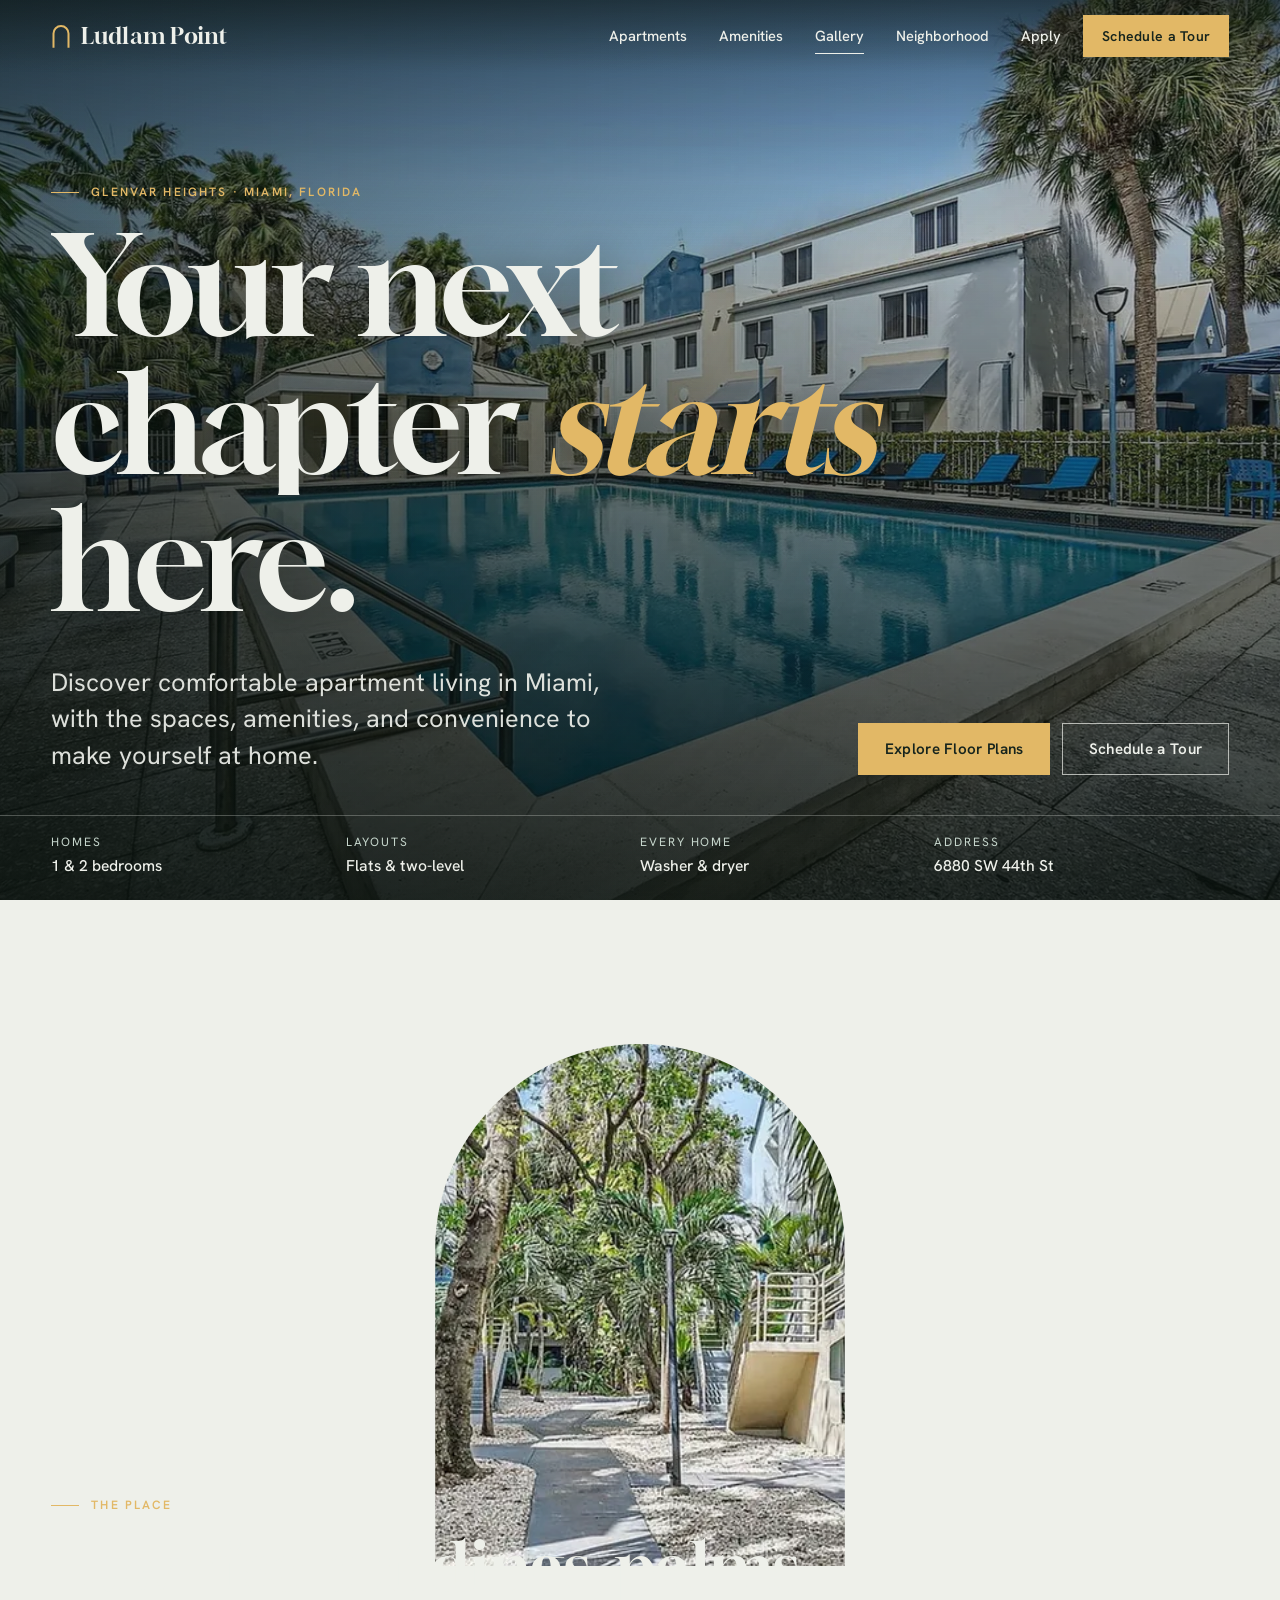
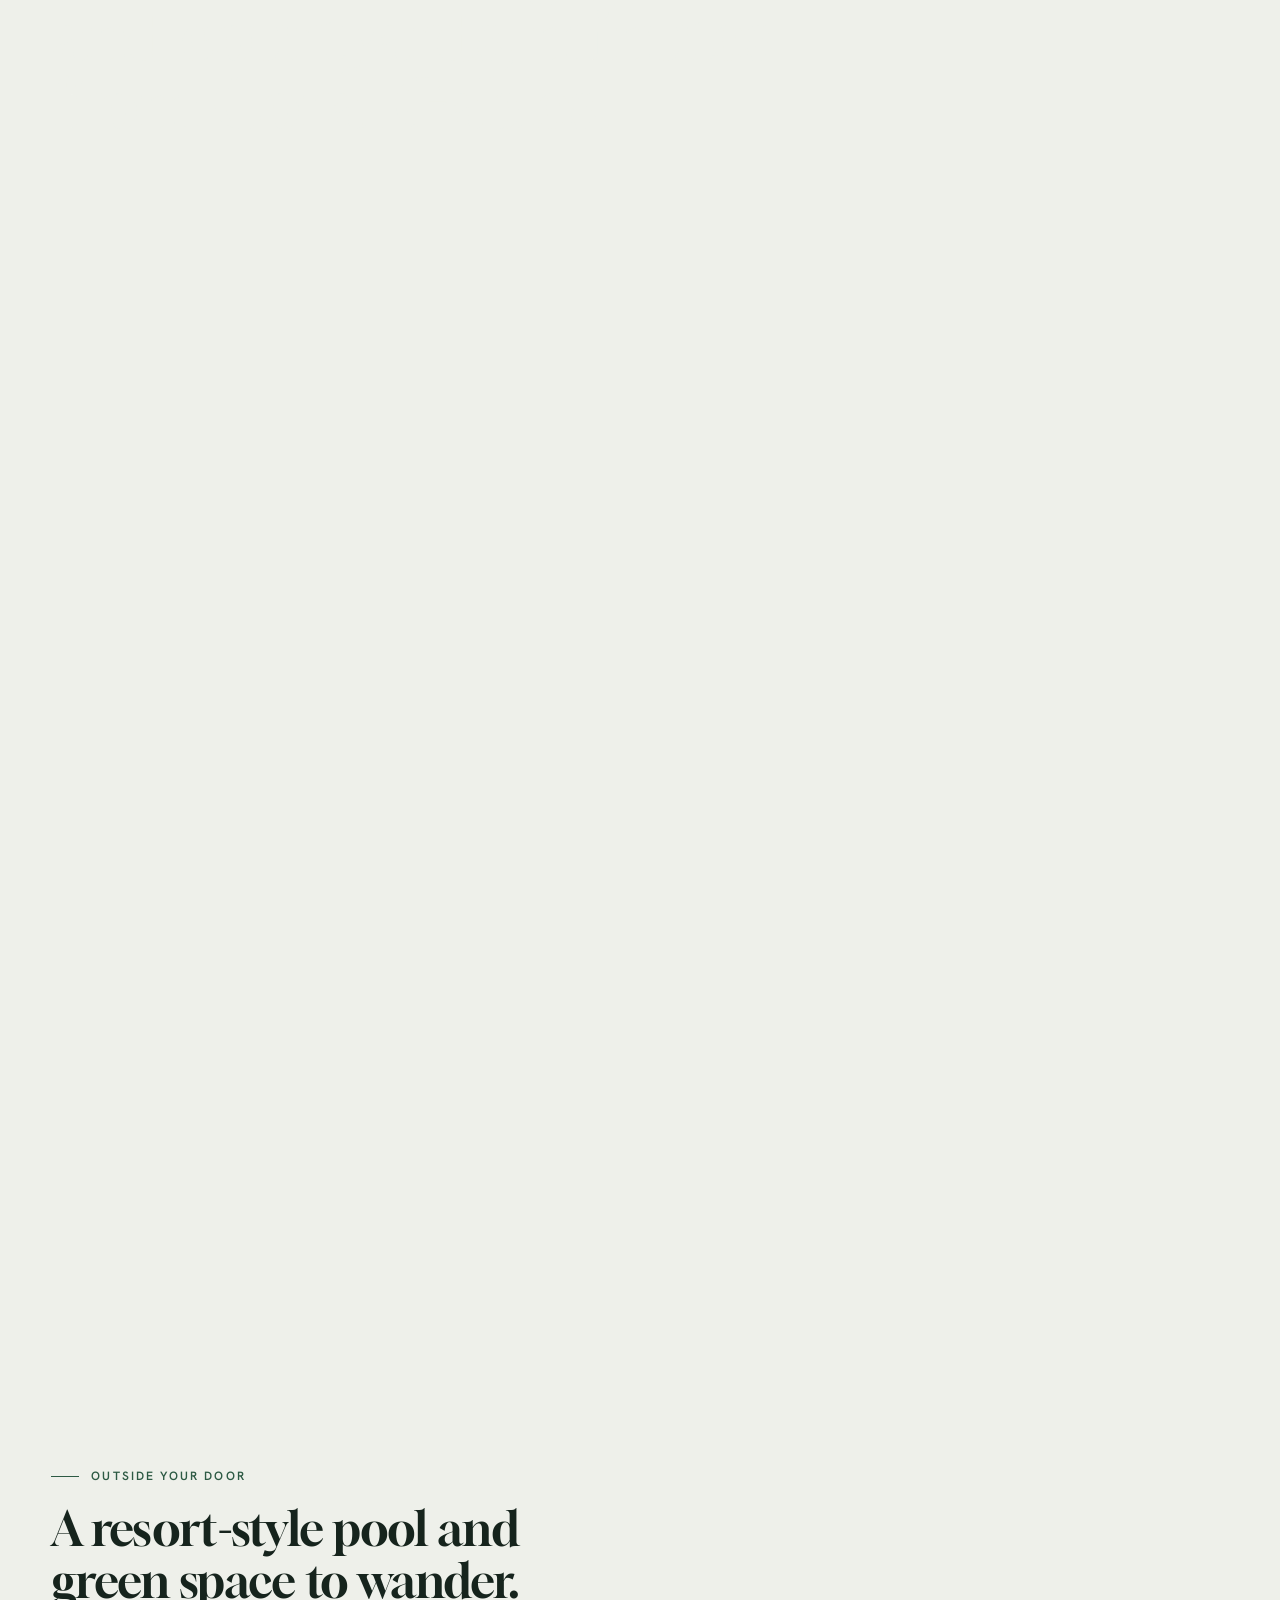
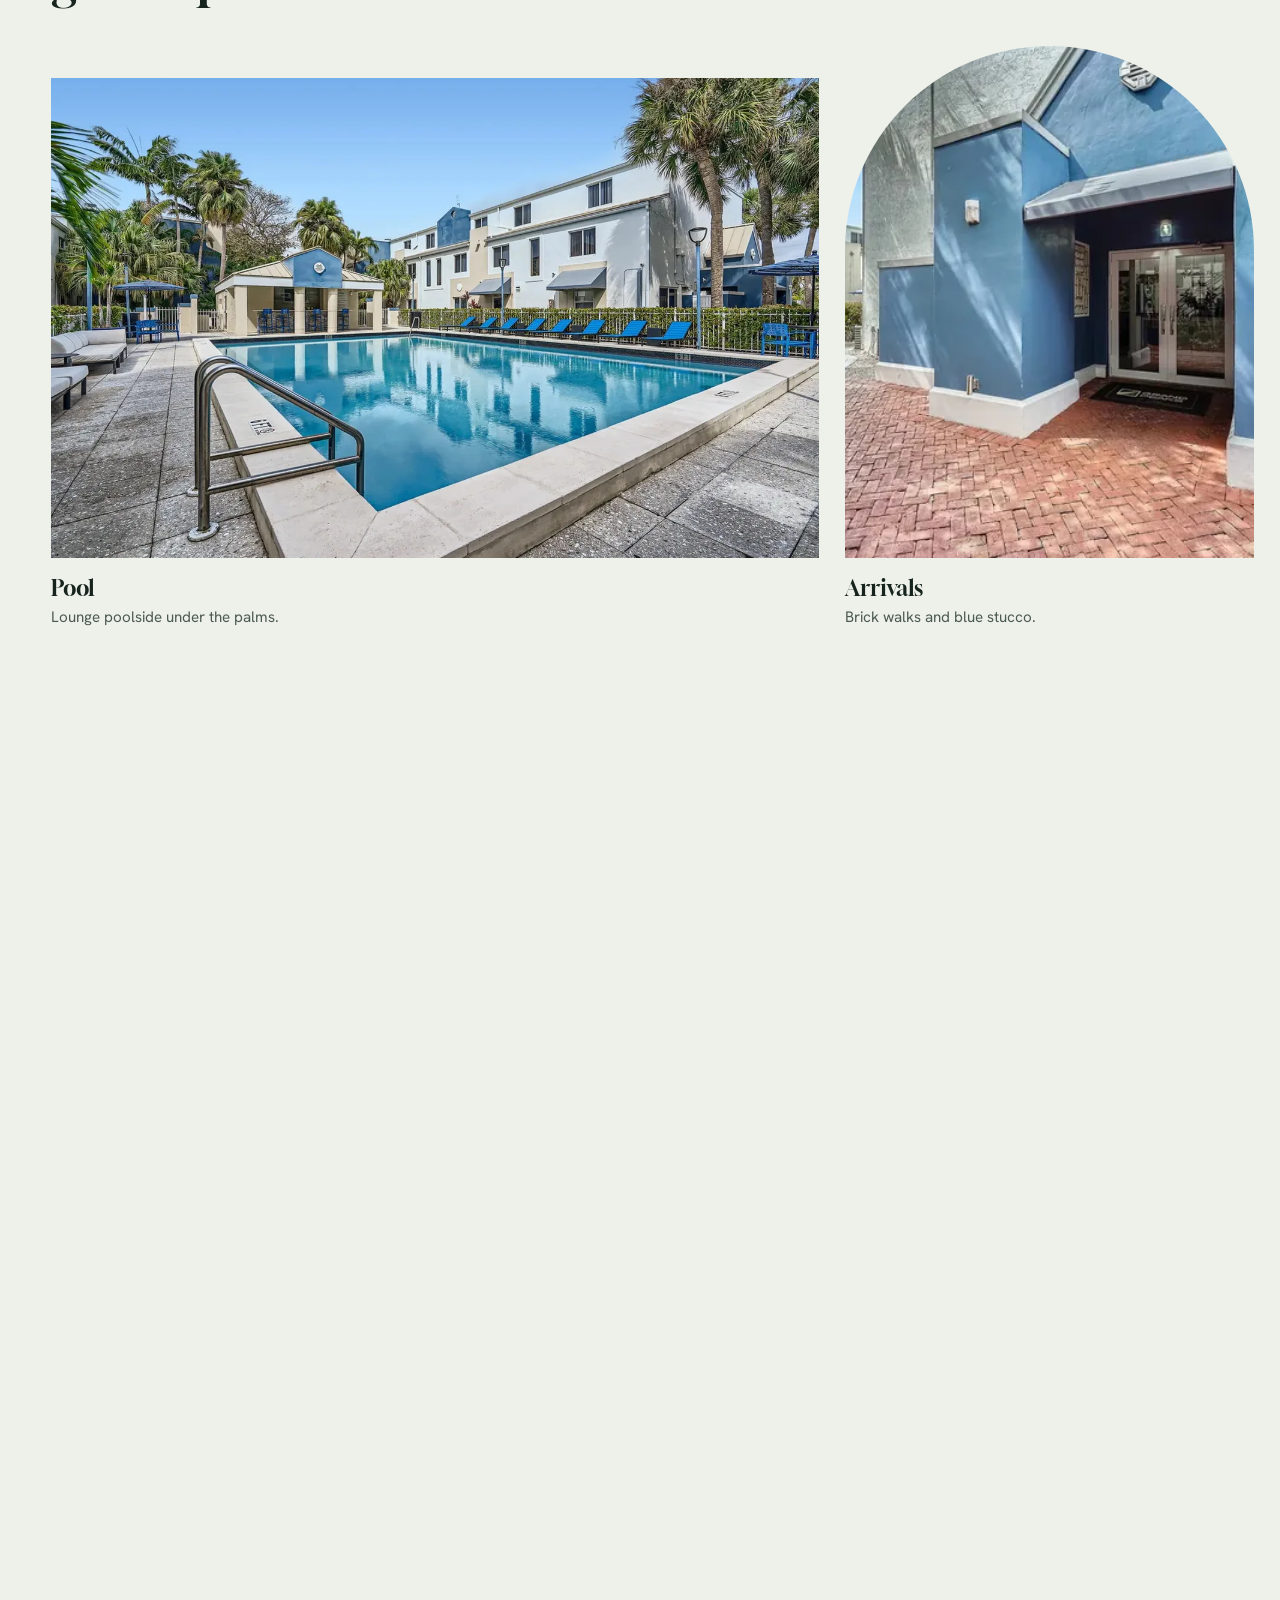
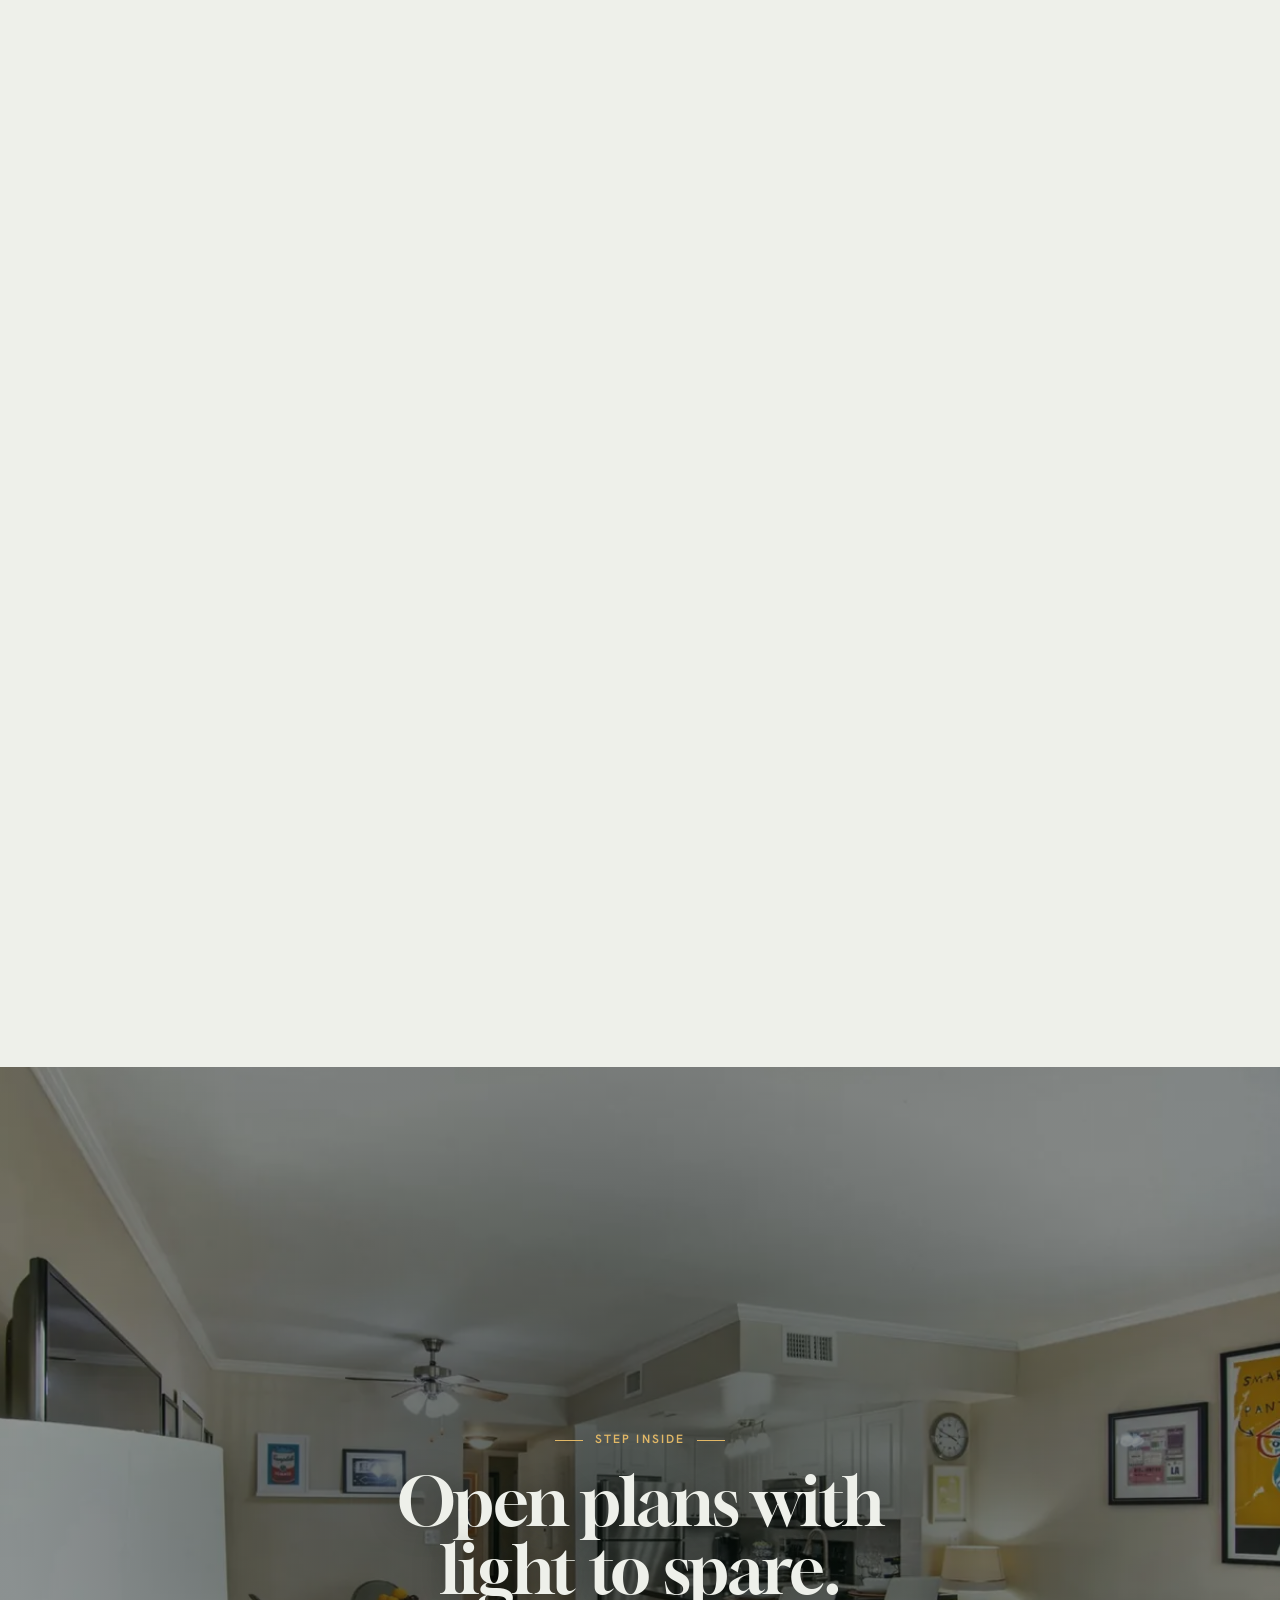
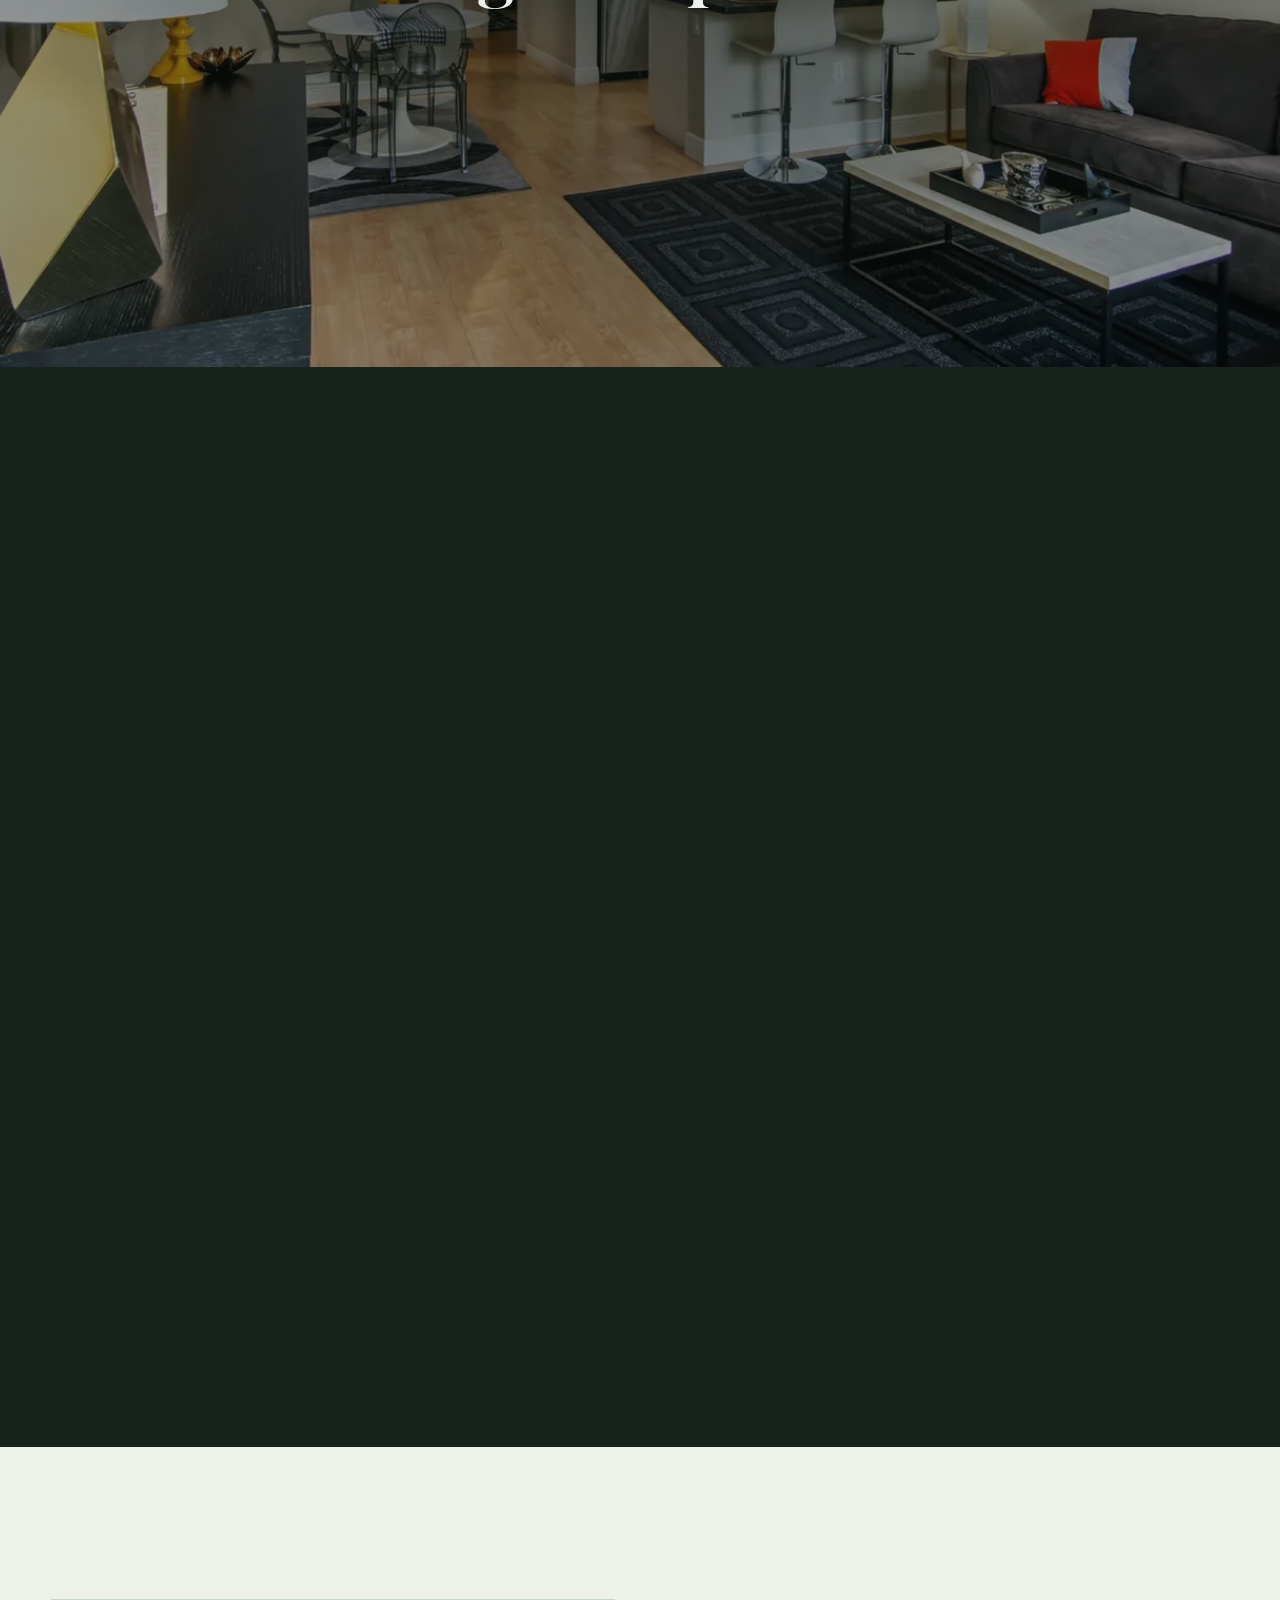
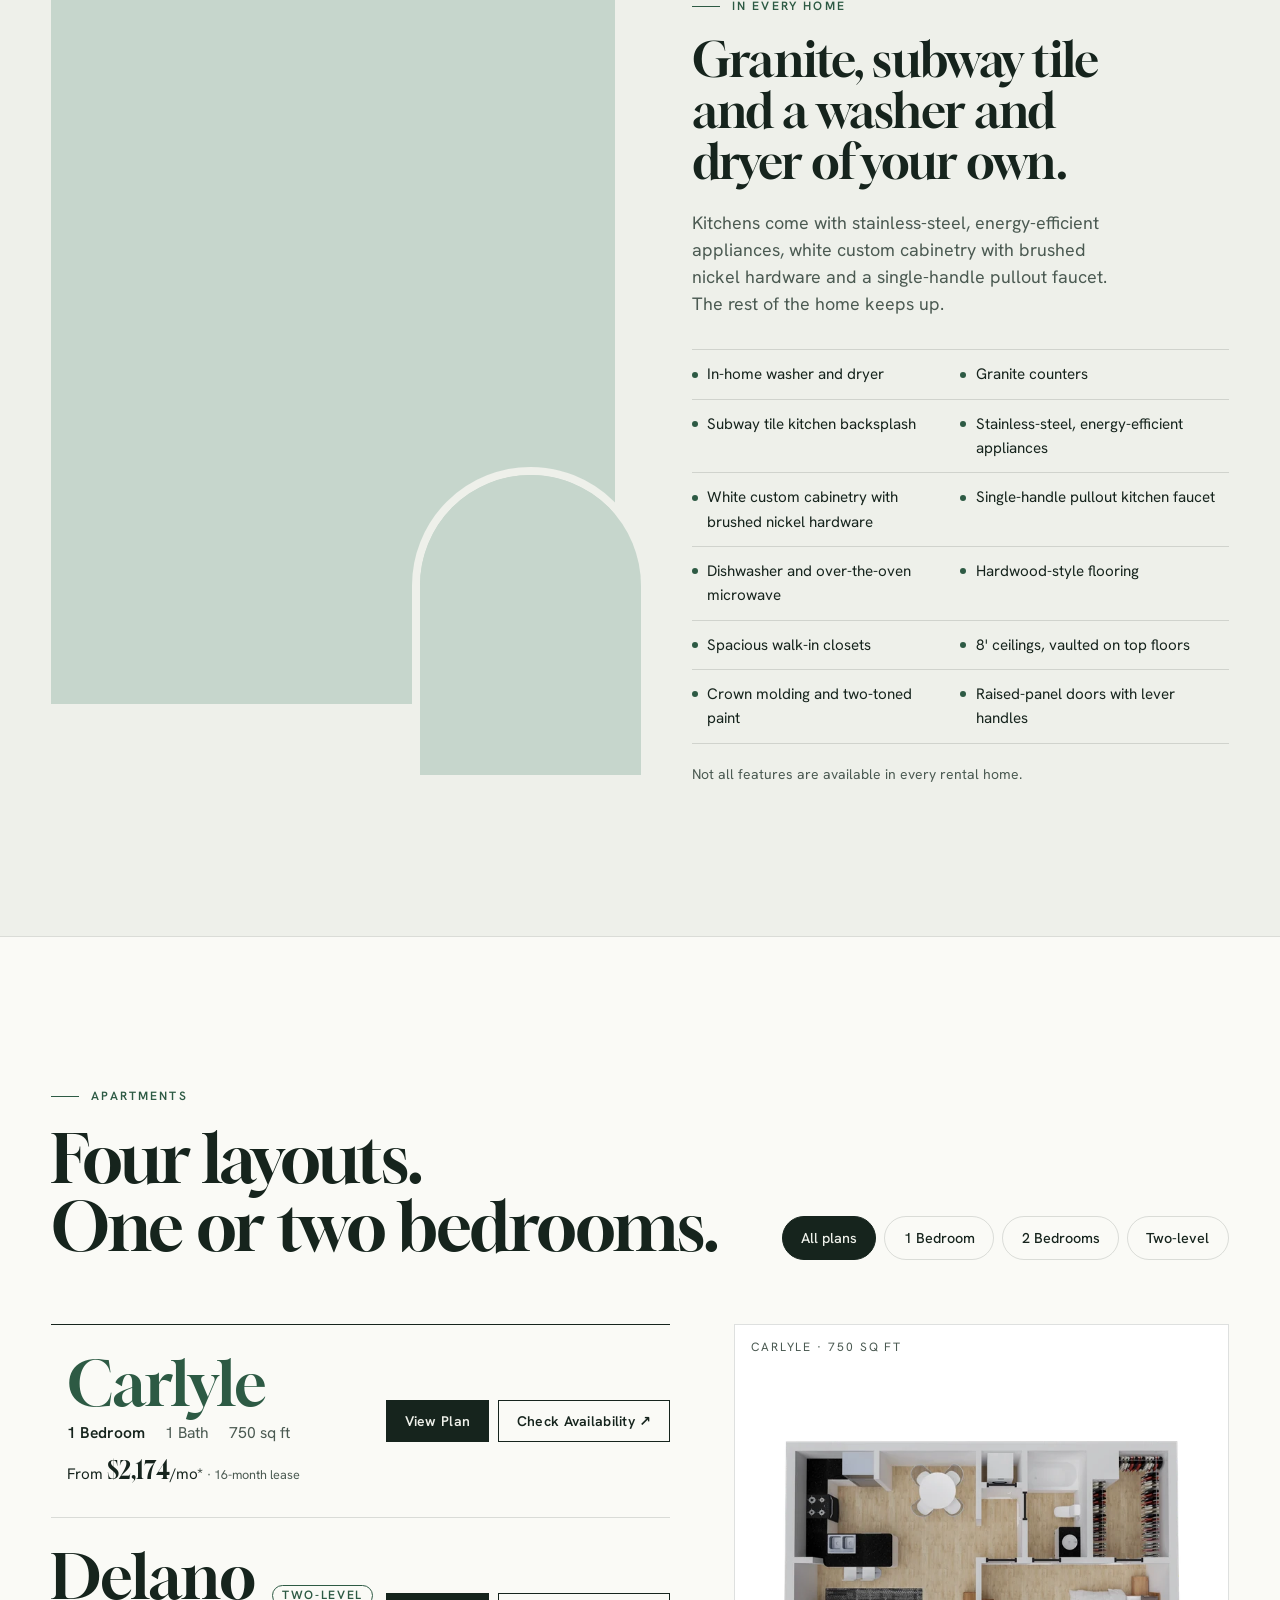
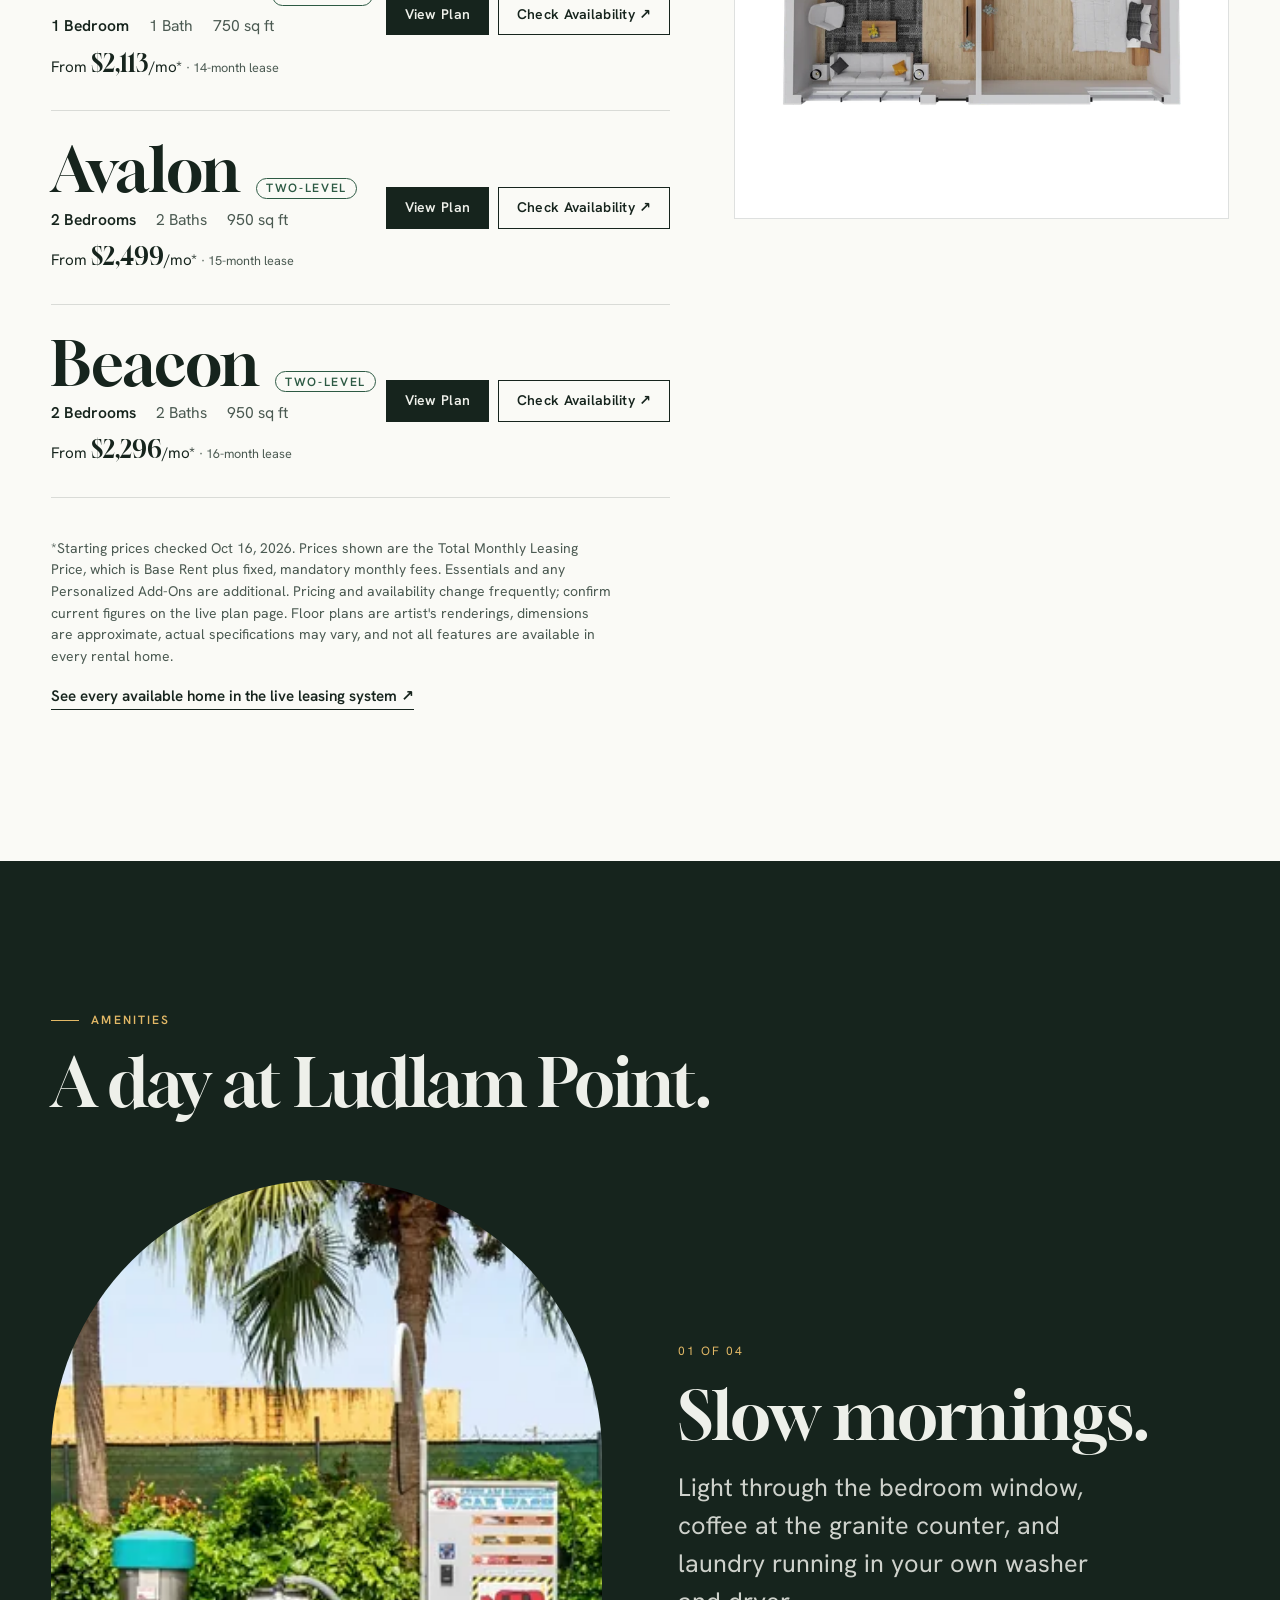
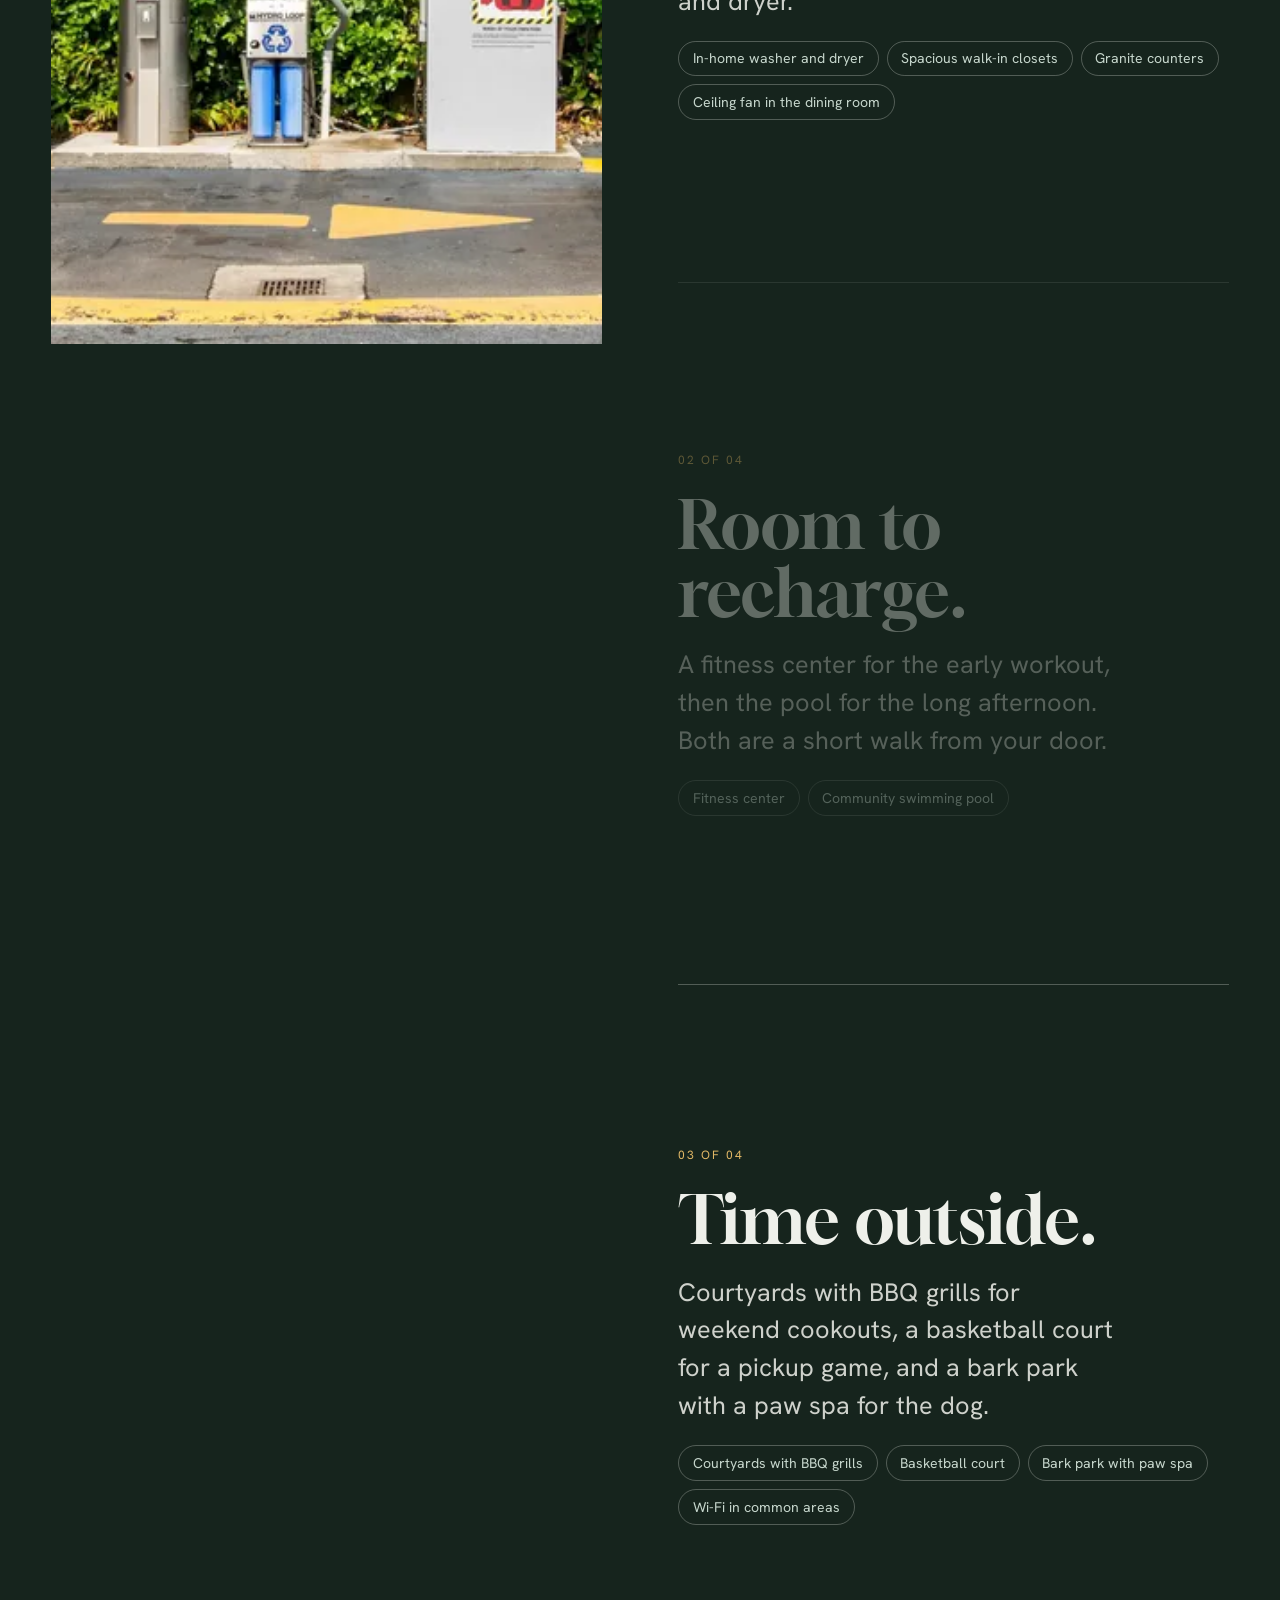
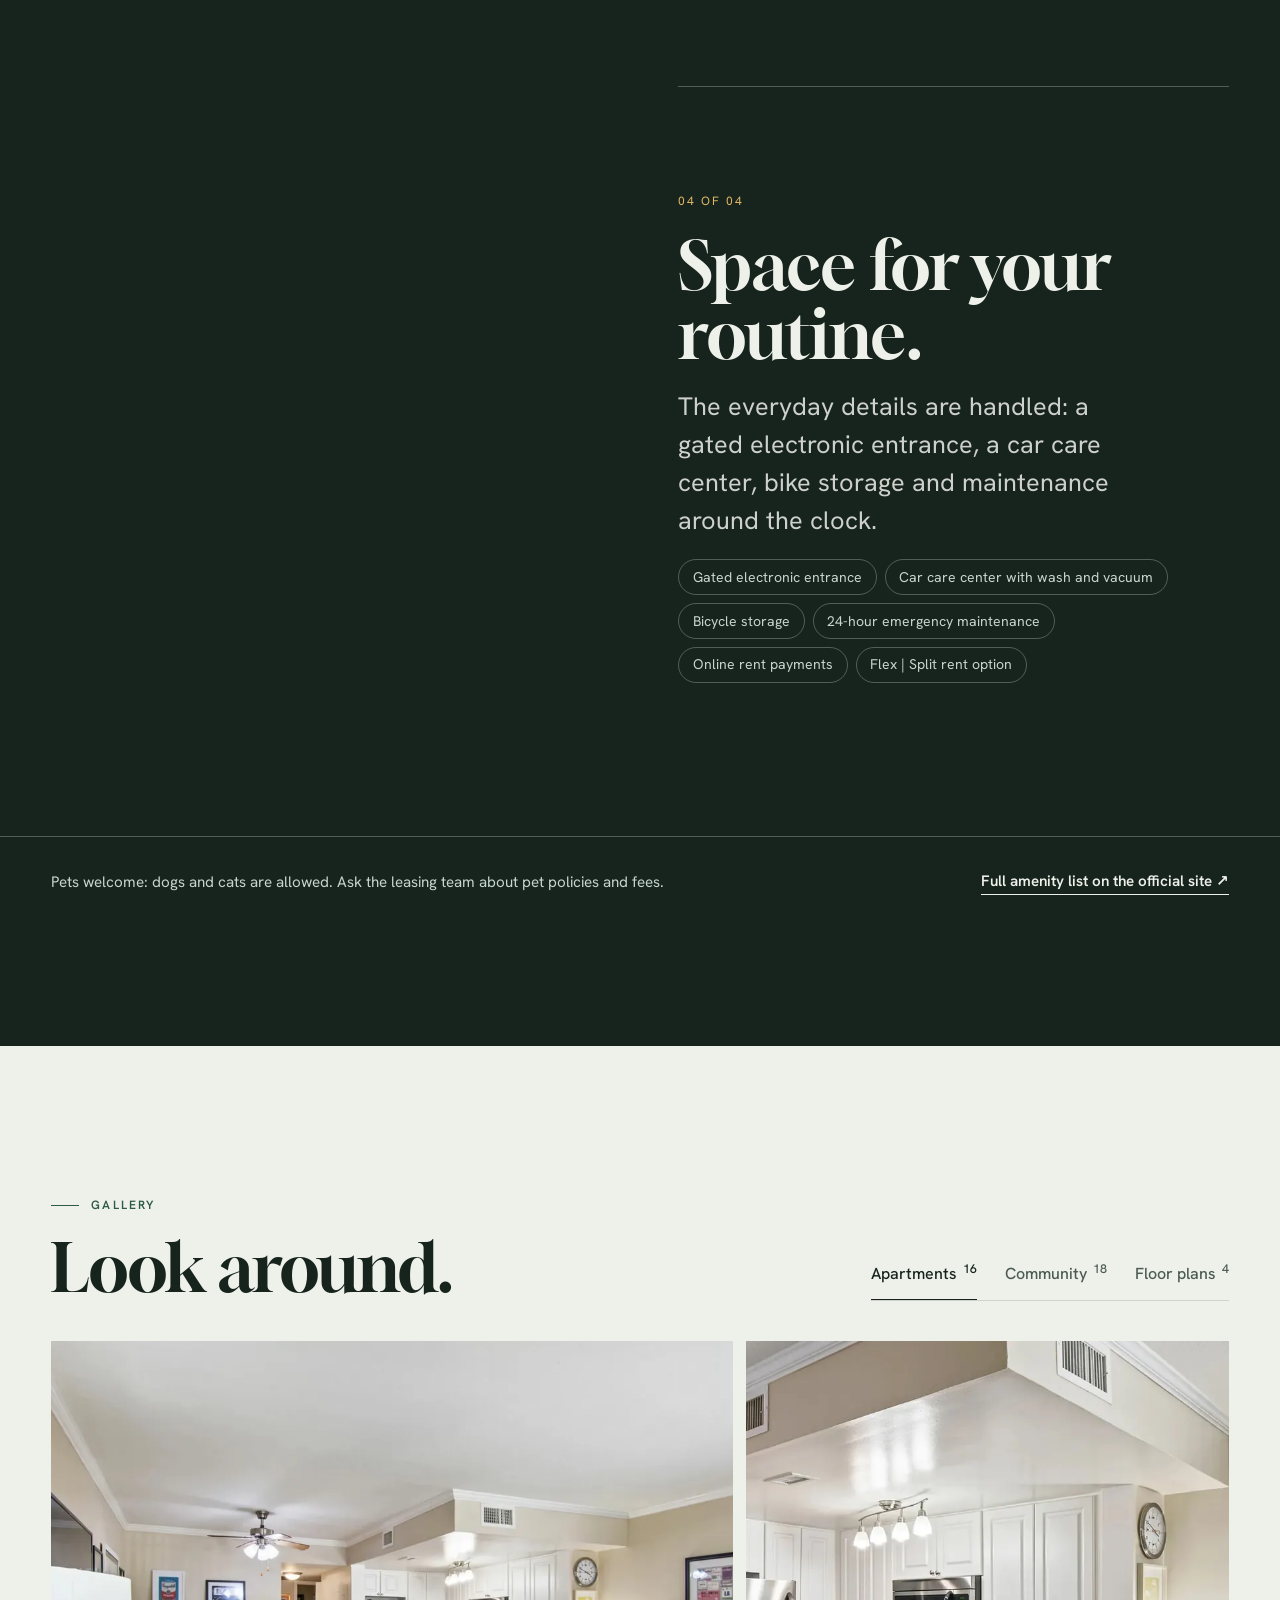
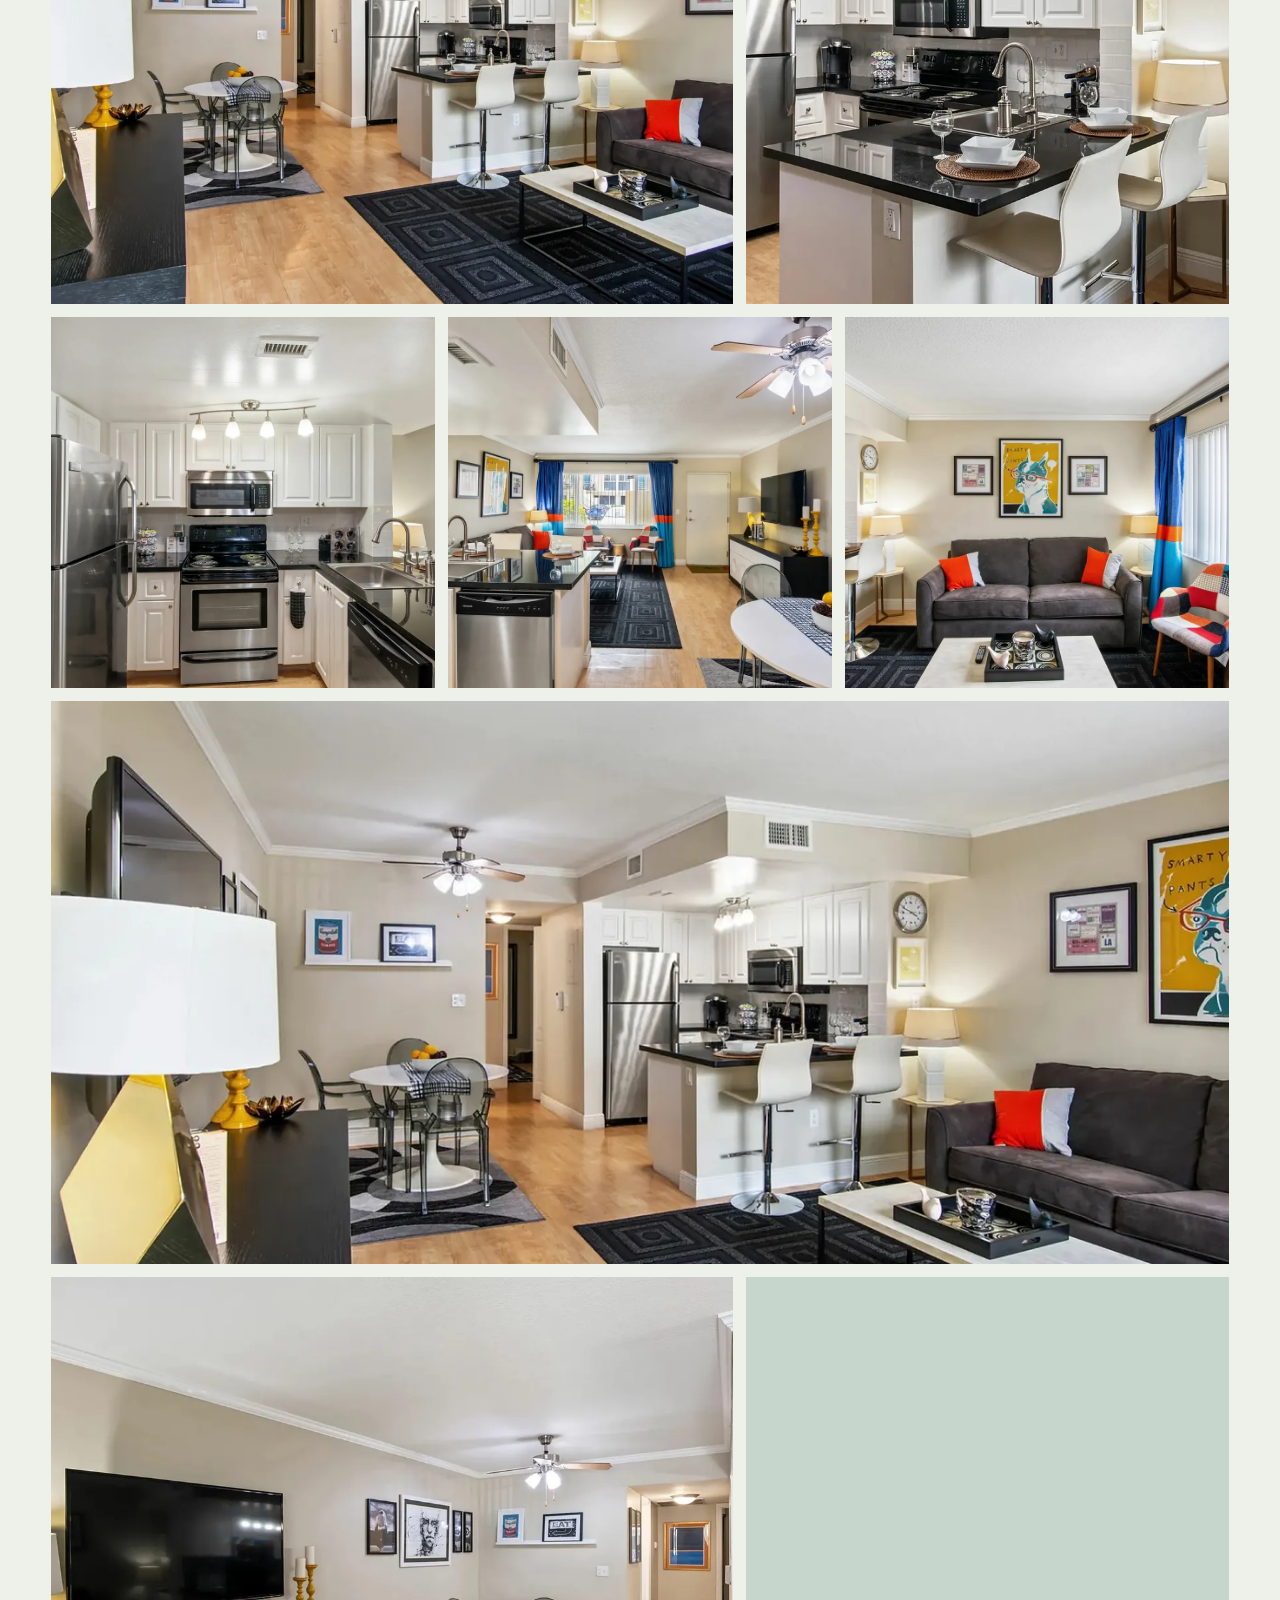
==== commit ca30abfb: "Serve the property's own photos and re-art-direct every scene - Move uploaded originals to assets/ph" ====
--- a/index.html
+++ b/index.html
@@ -12,7 +12,7 @@
   <meta property="og:site_name" content="Ludlam Point">
   <meta property="og:title" content="Ludlam Point | Apartments in Miami, FL">
   <meta property="og:description" content="One- and two-bedroom apartments with in-home laundry, a resort-style pool and room to breathe in Glenvar Heights, Miami.">
-  <meta property="og:image" content="https://medialibrarycfo.entrata.com/16362/MLv3/5/29/2025/09/10/101025/80218_100120030_685ed1d27cbd96.95089066741.jpg">
+  <meta property="og:image" content="https://medialibrarycfo.entrata.com/16362/MLv3/5/29/2025/09/10/101025/62746_100120030_6802bb329f53f3.80988154285.jpg">
   <meta property="og:url" content="https://www.ludlampoint.com/">
   <meta name="twitter:card" content="summary_large_image">
 
@@ -22,10 +22,9 @@
   <link rel="preconnect" href="https://fonts.googleapis.com">
   <link rel="preconnect" href="https://fonts.gstatic.com" crossorigin>
   <link rel="stylesheet" href="https://fonts.googleapis.com/css2?family=Gloock&family=Hanken+Grotesk:ital,wght@0,400;0,500;0,600;1,400&display=swap">
-  <link rel="preload" as="image"
-        href="https://medialibrarycfo.entrata.com/fit-in/1600x1600/16362/MLv3/5/29/2025/09/10/101025/80218_100120030_685ed1d27cbd96.95089066741.jpg"
-        imagesrcset="https://medialibrarycfo.entrata.com/fit-in/900x900/16362/MLv3/5/29/2025/09/10/101025/80218_100120030_685ed1d27cbd96.95089066741.jpg 900w, https://medialibrarycfo.entrata.com/fit-in/1600x1600/16362/MLv3/5/29/2025/09/10/101025/80218_100120030_685ed1d27cbd96.95089066741.jpg 1600w, https://medialibrarycfo.entrata.com/fit-in/2400x2400/16362/MLv3/5/29/2025/09/10/101025/80218_100120030_685ed1d27cbd96.95089066741.jpg 2400w"
-        imagesizes="100vw">
+  <link rel="preload" as="image" href="assets/img/1280/poolPalms.webp"
+        imagesrcset="assets/img/640/poolPalms.webp 640w, assets/img/1280/poolPalms.webp 1280w, assets/img/1920/poolPalms.webp 1920w"
+        imagesizes="100vw" fetchpriority="high">
   <link rel="stylesheet" href="assets/css/styles.css">
 
   <script type="application/ld+json">
@@ -35,7 +34,7 @@
     "name": "Ludlam Point",
     "url": "https://www.ludlampoint.com/",
     "telephone": "+1-239-999-8374",
-    "image": "https://medialibrarycfo.entrata.com/16362/MLv3/5/29/2025/09/10/101025/80218_100120030_685ed1d27cbd96.95089066741.jpg",
+    "image": "https://medialibrarycfo.entrata.com/16362/MLv3/5/29/2025/09/10/101025/62746_100120030_6802bb329f53f3.80988154285.jpg",
     "address": {
       "@type": "PostalAddress",
       "streetAddress": "6880 SW 44th Street",
@@ -112,8 +111,8 @@
     <!-- ============ SCENE 1 · HERO ============ -->
     <section class="hero" id="top" aria-labelledby="hero-title">
       <div class="hero__media">
-        <img class="hero__img" data-photo="amenPool" data-sizes="100vw" data-eager
-             alt="The Ludlam Point pool with lounge seating, palm trees and the apartment buildings under a clear sky">
+        <img class="hero__img" data-photo="poolPalms" data-sizes="100vw" data-eager
+             alt="The Ludlam Point pool framed by palm trees, with the apartment buildings behind it under a clear sky">
         <div class="hero__shade" aria-hidden="true"></div>
       </div>
       <div class="hero__content wrap">
@@ -143,7 +142,7 @@
     <section class="reveal-scene" id="story" data-scroll aria-labelledby="story-title">
       <div class="reveal-scene__stage">
         <div class="reveal-scene__frame">
-          <img data-photo="ext1" data-sizes="100vw" alt="Ludlam Point apartment buildings seen from the grounds">
+          <img data-photo="path" data-sizes="100vw" alt="A shaded walking path between Ludlam Point buildings, lined with palms">
         </div>
         <div class="reveal-scene__copy wrap">
           <p class="eyebrow">The place</p>
@@ -161,20 +160,20 @@
         </div>
         <div class="reel__track" tabindex="0" aria-label="Community photos, scroll sideways">
           <figure class="reel__panel reel__panel--wide">
-            <img data-photo="poolPalms" data-sizes="(min-width: 900px) 60vw, 85vw" alt="Pool with palm trees and poolside seating">
+            <img data-photo="amenPool" data-sizes="(min-width: 900px) 60vw, 85vw" alt="Pool with lounge seating, palm trees and apartment buildings">
             <figcaption><span>Pool</span> Lounge poolside under the palms.</figcaption>
           </figure>
           <figure class="reel__panel reel__panel--tall">
-            <img data-photo="poolBar" data-sizes="(min-width: 900px) 32vw, 75vw" alt="Pool with a covered bar and high stools">
+            <img data-photo="entrance" data-sizes="(min-width: 900px) 32vw, 75vw" alt="Blue stucco building entrance with palms and a brick walkway">
+            <figcaption><span>Arrivals</span> Brick walks and blue stucco.</figcaption>
+          </figure>
+          <figure class="reel__panel reel__panel--wide">
+            <img data-photo="poolBar" data-sizes="(min-width: 900px) 60vw, 85vw" alt="Covered poolside bar with high stools beside the pool">
             <figcaption><span>Poolside bar</span> Shade, stools and a view of the water.</figcaption>
           </figure>
-          <figure class="reel__panel reel__panel--wide">
-            <img data-photo="path" data-sizes="(min-width: 900px) 60vw, 85vw" alt="Walking path lined with tropical landscaping">
-            <figcaption><span>Grounds</span> Tropical landscaping along the paths.</figcaption>
-          </figure>
           <figure class="reel__panel reel__panel--tall">
-            <img data-photo="seating" data-sizes="(min-width: 900px) 32vw, 75vw" alt="Outdoor seating area">
-            <figcaption><span>Courtyards</span> Places to sit outside.</figcaption>
+            <img data-photo="ext2" data-sizes="(min-width: 900px) 32vw, 75vw" alt="Covered grill station with a stone counter and bar stools">
+            <figcaption><span>Grill pavilion</span> Covered grills for weekend cookouts.</figcaption>
           </figure>
           <figure class="reel__panel reel__panel--wide">
             <img data-photo="amenCourt" data-sizes="(min-width: 900px) 60vw, 85vw" alt="Outdoor basketball court surrounded by trees">
@@ -204,7 +203,7 @@
           <img data-photo="kitchenBar" data-sizes="(min-width: 900px) 45vw, 100vw" alt="Kitchen with stainless-steel appliances and bar seating">
         </div>
         <div class="features__inset">
-          <img data-photo="bed1" data-sizes="(min-width: 900px) 18vw, 40vw" alt="Bedroom with tufted headboard and window">
+          <img data-photo="bed3" data-sizes="(min-width: 900px) 18vw, 40vw" alt="Bedroom with a yellow throw and a large window">
         </div>
       </div>
       <div class="features__copy">
@@ -286,7 +285,7 @@
 
       <a class="tour360" href="" data-link="tour360" target="_blank" rel="noopener">
         <div class="tour360__img">
-          <img data-photo="amenPool" data-sizes="100vw" alt="">
+          <img data-photo="lounge" data-sizes="100vw" alt="">
         </div>
         <div class="tour360__copy wrap">
           <span class="tour360__badge" aria-hidden="true">360°</span>
@@ -327,7 +326,7 @@
     <!-- ============ SCENE 10 · VISIT & LEASE ============ -->
     <section class="visit" id="visit" aria-labelledby="visit-title">
       <div class="visit__bg" aria-hidden="true">
-        <img data-photo="path" data-sizes="100vw" alt="">
+        <img data-photo="ext1" data-sizes="100vw" alt="">
       </div>
       <div class="wrap visit__inner">
         <div class="visit__head">
--- a/assets/css/styles.css
+++ b/assets/css/styles.css
@@ -239,14 +239,15 @@
 .hero__shade {
   position: absolute; inset: 0;
   background:
-    linear-gradient(180deg, rgba(10,18,14,.35) 0%, rgba(10,18,14,0) 30%),
-    linear-gradient(0deg, rgba(10,18,14,.82) 0%, rgba(10,18,14,.35) 45%, rgba(10,18,14,0) 70%);
+    linear-gradient(180deg, rgba(10,18,14,.45) 0%, rgba(10,18,14,0) 28%),
+    linear-gradient(90deg, rgba(10,18,14,.55) 0%, rgba(10,18,14,.15) 55%, rgba(10,18,14,0) 75%),
+    linear-gradient(0deg, rgba(10,18,14,.85) 0%, rgba(10,18,14,.45) 50%, rgba(10,18,14,.1) 80%);
 }
 .hero__content {
   position: relative; align-self: end;
   padding-top: calc(var(--nav-h) + 3rem); padding-bottom: 2.5rem;
 }
-.hero__title { font-size: clamp(3.3rem, 1rem + 9.5vw, 10rem); line-height: .94; letter-spacing: -0.025em; margin-bottom: 2rem; }
+.hero__title { font-size: clamp(3.3rem, 1rem + 9.5vw, 10rem); line-height: .94; letter-spacing: -0.025em; margin-bottom: 2rem; text-shadow: 0 2px 40px rgba(10,18,14,.35); }
 .hero__title em { color: var(--sun); }
 .line { display: block; overflow: hidden; padding-bottom: .06em; }
 .line > span { display: inline-block; transform: translateY(105%); animation: lineUp 1.2s var(--ease) forwards; }
@@ -299,8 +300,8 @@
 .reveal-scene__copy {
   position: relative; align-self: end; padding-bottom: clamp(2.5rem, 7vh, 5rem);
   color: var(--limestone);
-  opacity: clamp(0, calc((var(--p) - .55) * 4), 1);
-  transform: translateY(calc((1 - clamp(0, calc((var(--p) - .55) * 4), 1)) * 30px));
+  opacity: clamp(0, calc((var(--p) - .68) * 5), 1);
+  transform: translateY(calc((1 - clamp(0, calc((var(--p) - .68) * 5), 1)) * 30px));
 }
 .reveal-scene__copy .eyebrow { color: var(--sun); }
 .reveal-scene__copy h2 { max-width: 18ch; }
@@ -337,7 +338,7 @@
   clip-path: inset(calc((1 - var(--k)) * 20vh) calc((1 - var(--k)) * 38vw) calc((1 - var(--k)) * 12vh) round calc((1 - var(--k)) * 30vw) calc((1 - var(--k)) * 30vw) 0 0);
 }
 .inside__frame img { width: 100%; height: 100%; object-fit: cover; transform: scale(calc(1.3 - var(--k) * .3)); }
-.inside__frame::after { content: ""; position: absolute; inset: 0; background: rgba(10,18,14,.35); opacity: var(--k); }
+.inside__frame::after { content: ""; position: absolute; inset: 0; background: radial-gradient(ellipse at center, rgba(10,18,14,.72), rgba(10,18,14,.42) 70%); opacity: var(--k); }
 .inside__copy {
   position: relative; text-align: center; color: var(--limestone);
   padding-inline: var(--gutter);
@@ -678,7 +679,8 @@
   .nav__actions { gap: .75rem; }
   .nav .btn--sm { min-height: 40px; padding: 0 .9rem; font-size: .82rem; }
 
-  .hero__img { object-position: 38% 50%; }
+  .hero__img { object-position: 42% 50%; }
+  .hero__shade { background: linear-gradient(180deg, rgba(10,18,14,.5) 0%, rgba(10,18,14,.2) 22%, rgba(10,18,14,.55) 45%, rgba(10,18,14,.88) 100%); }
   .hero__content { padding-bottom: 1.75rem; }
   .hero__title { margin-bottom: 1.4rem; }
   .hero__foot { gap: 1.25rem; }
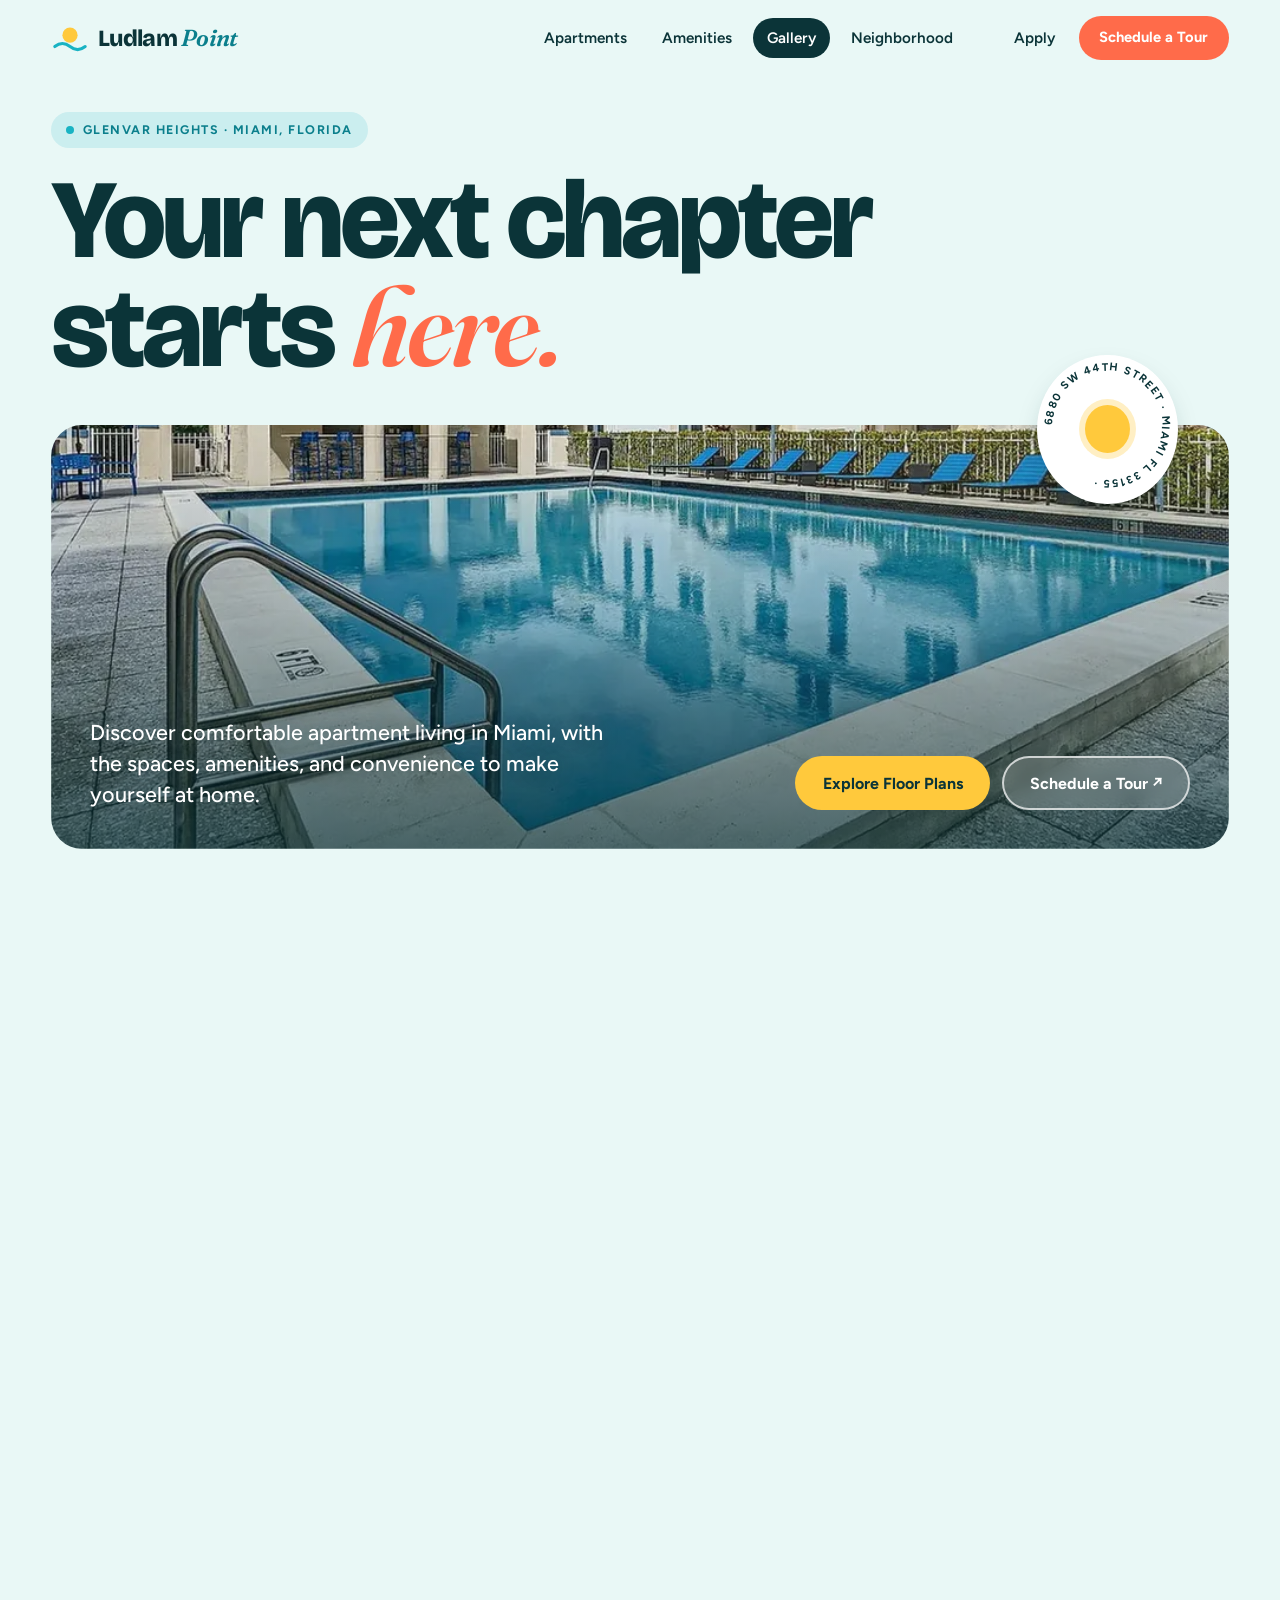
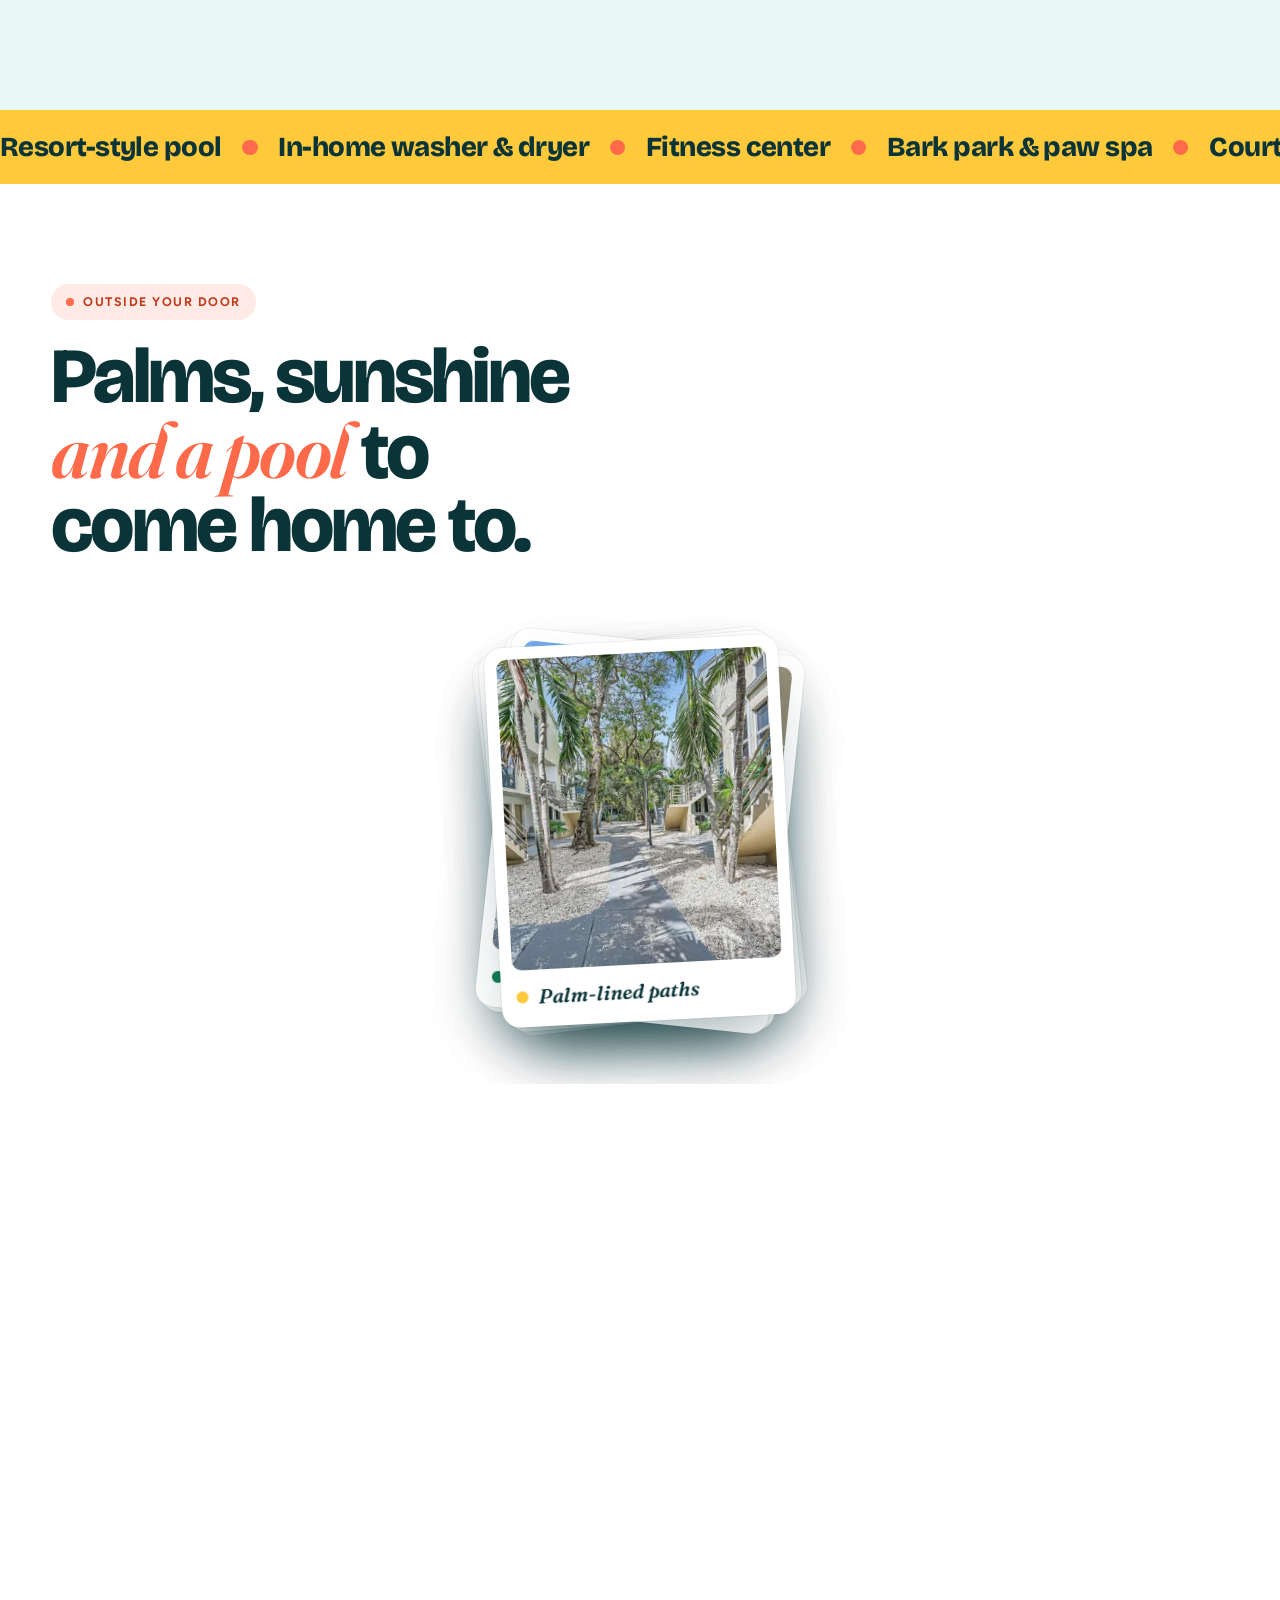
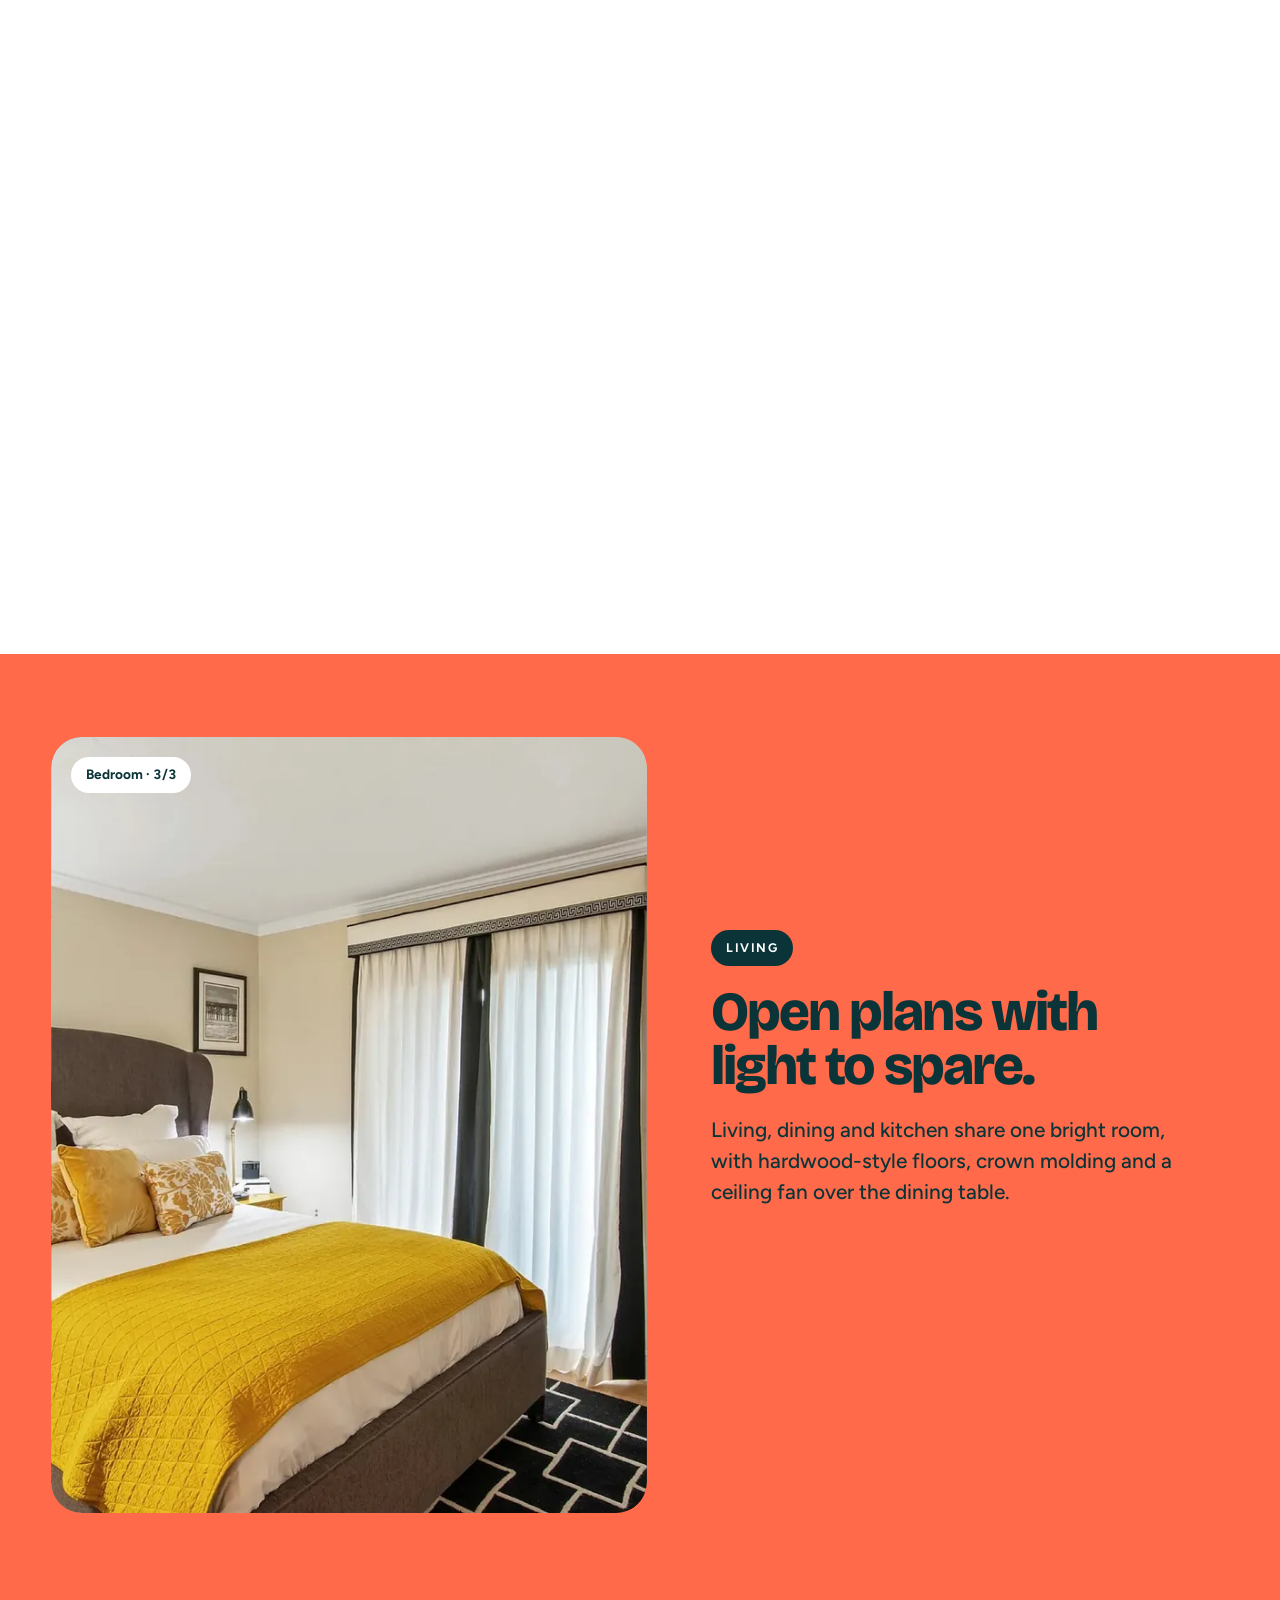
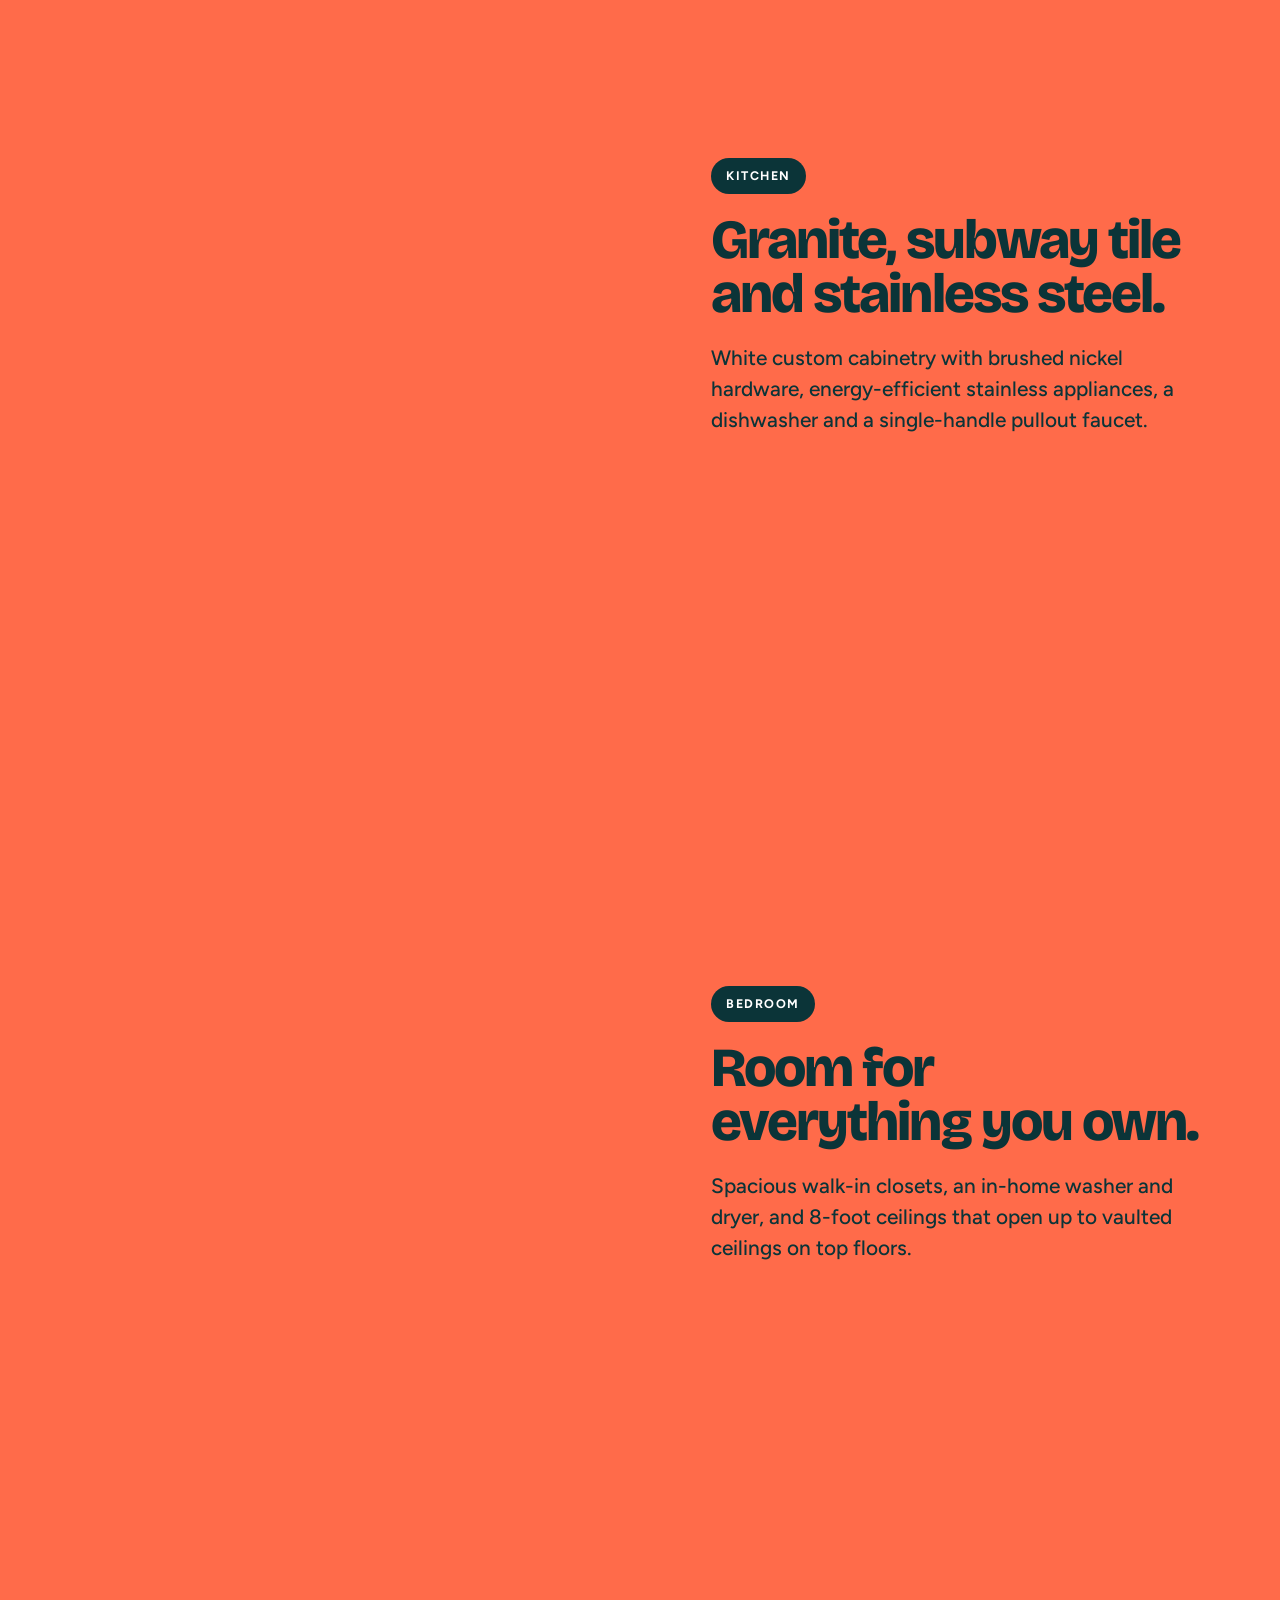
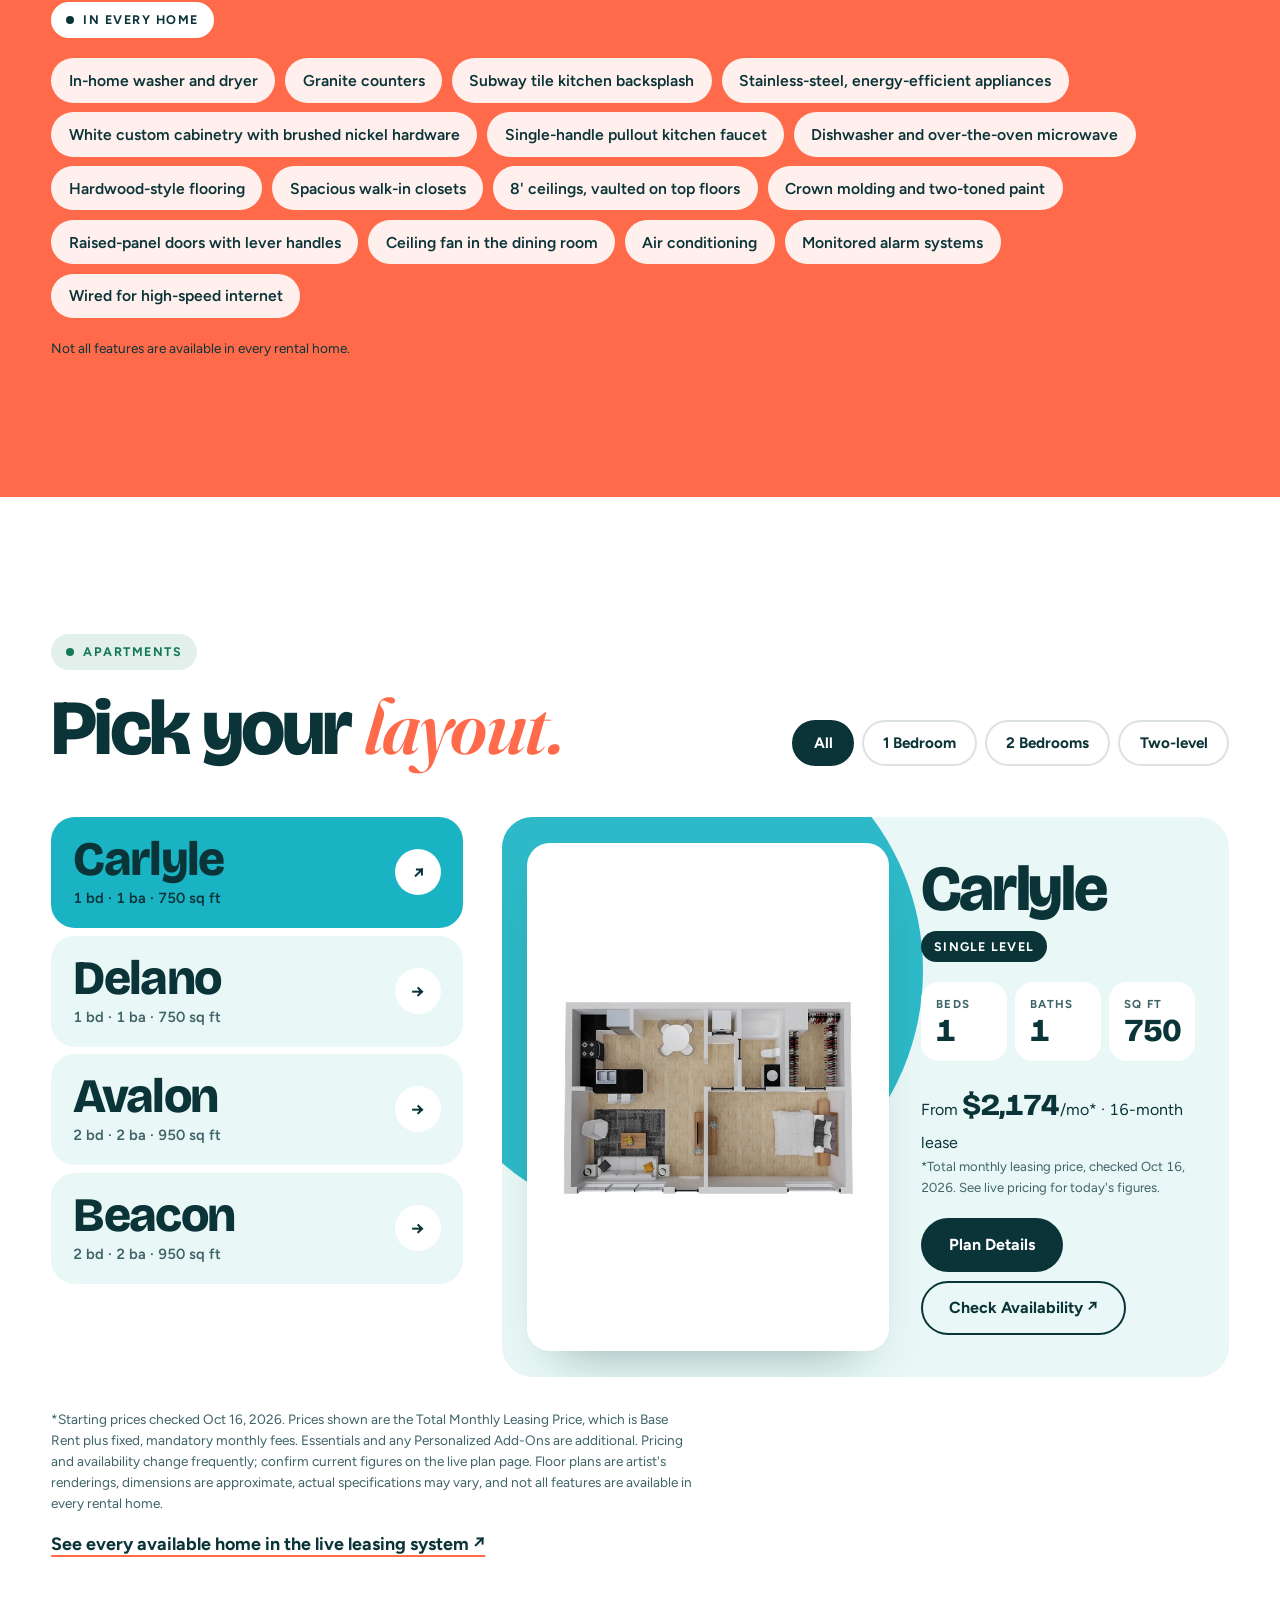
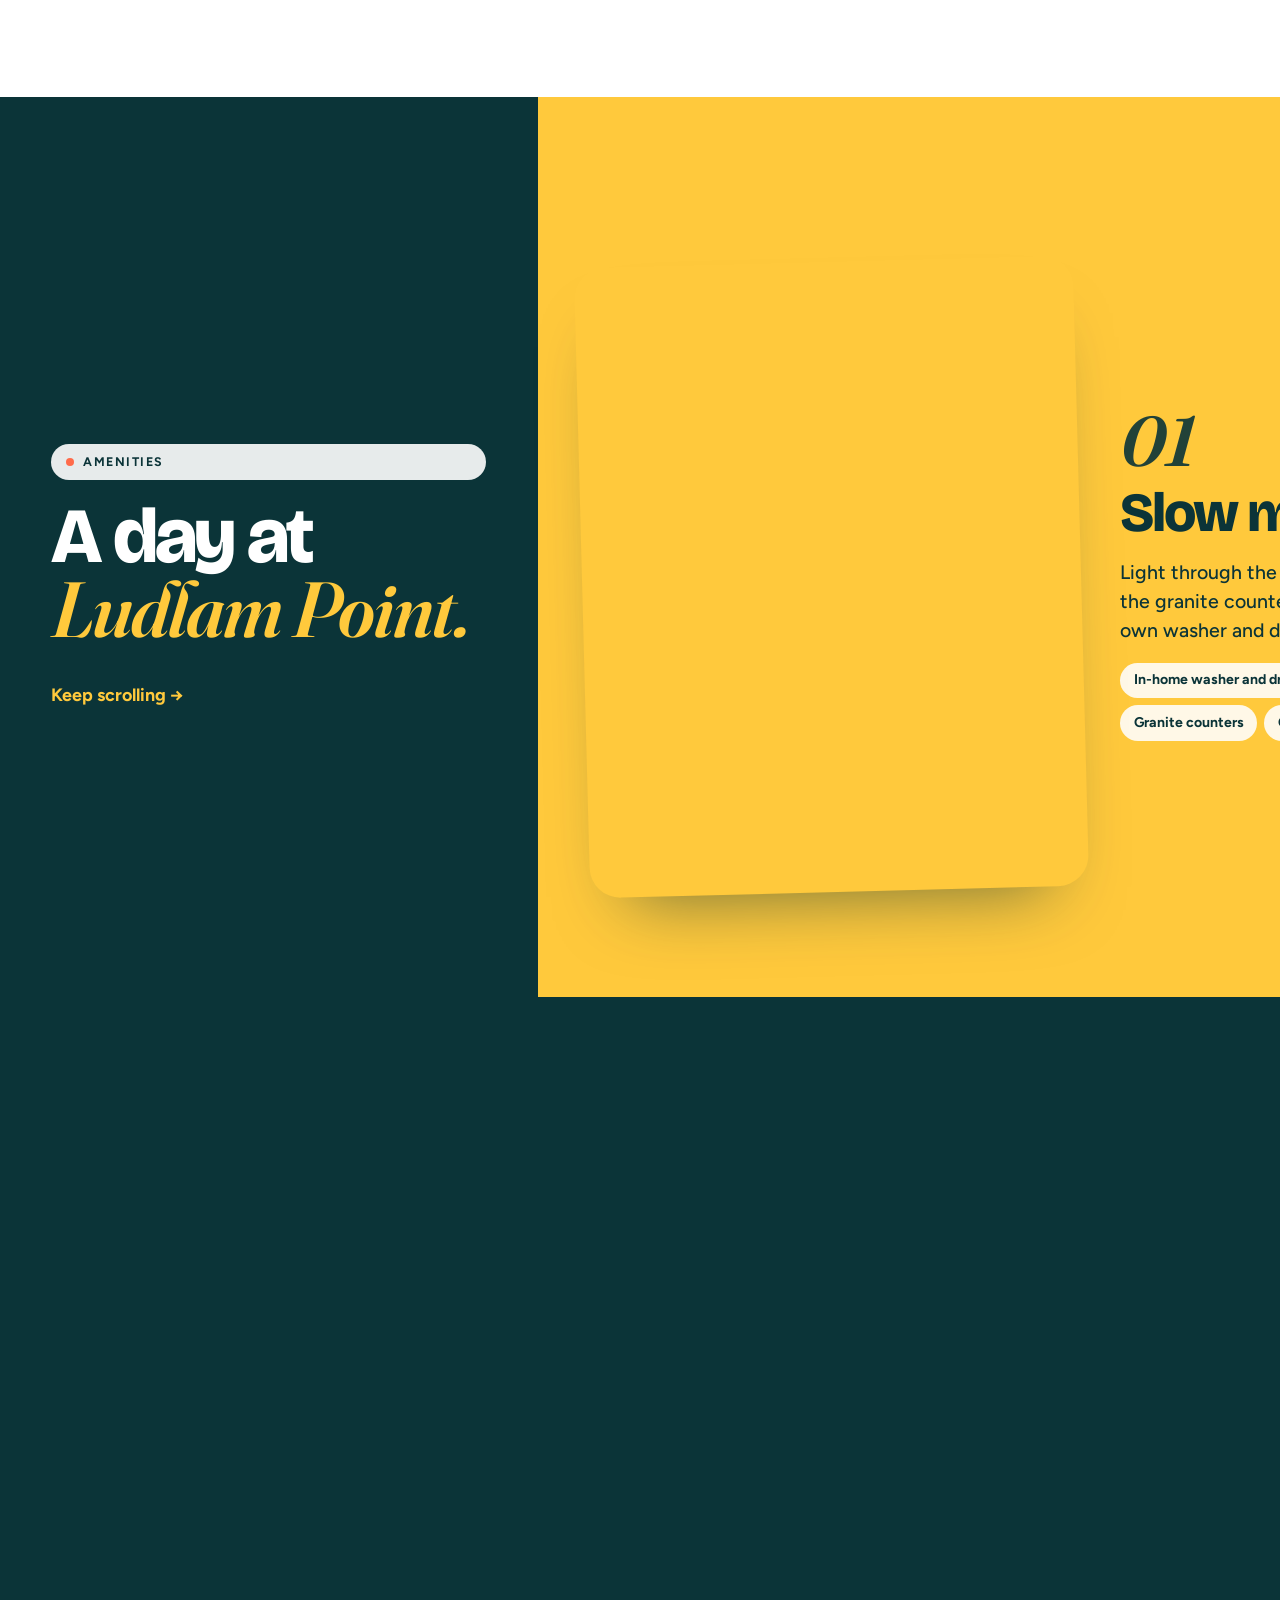
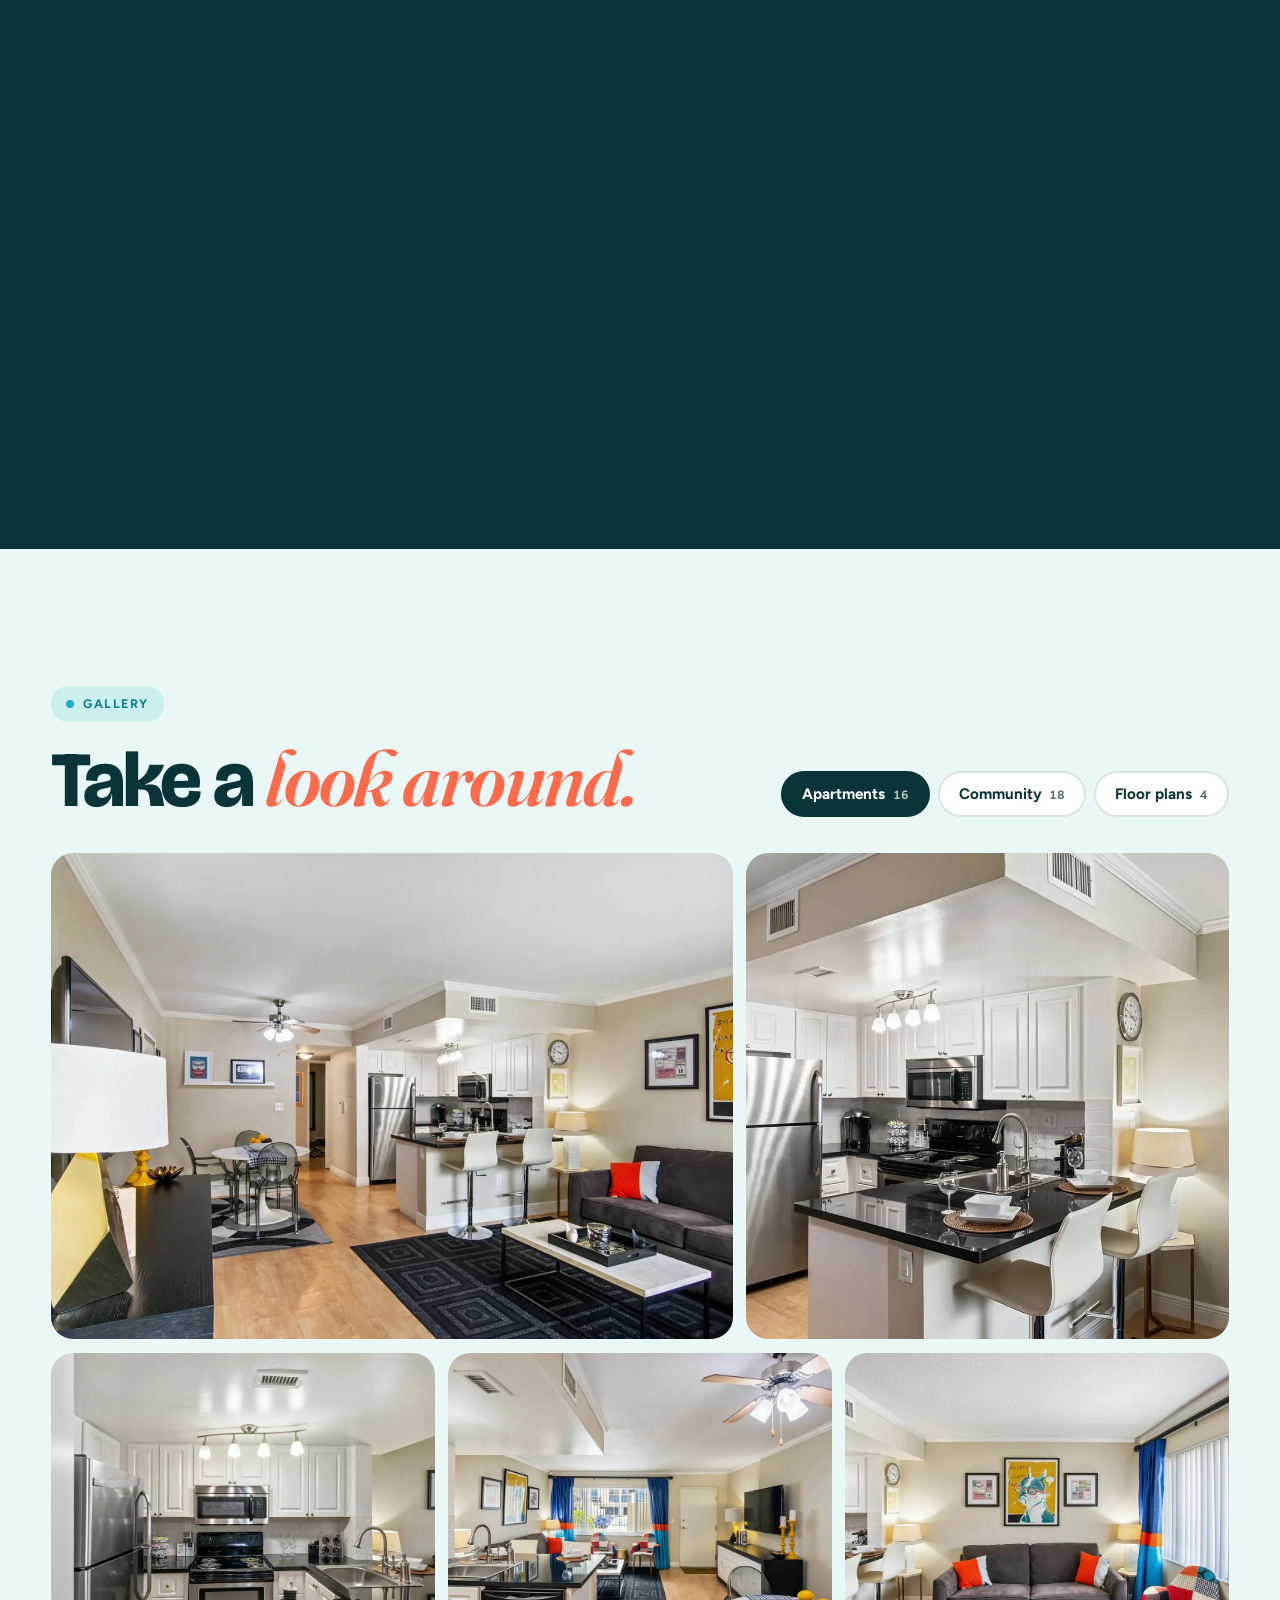
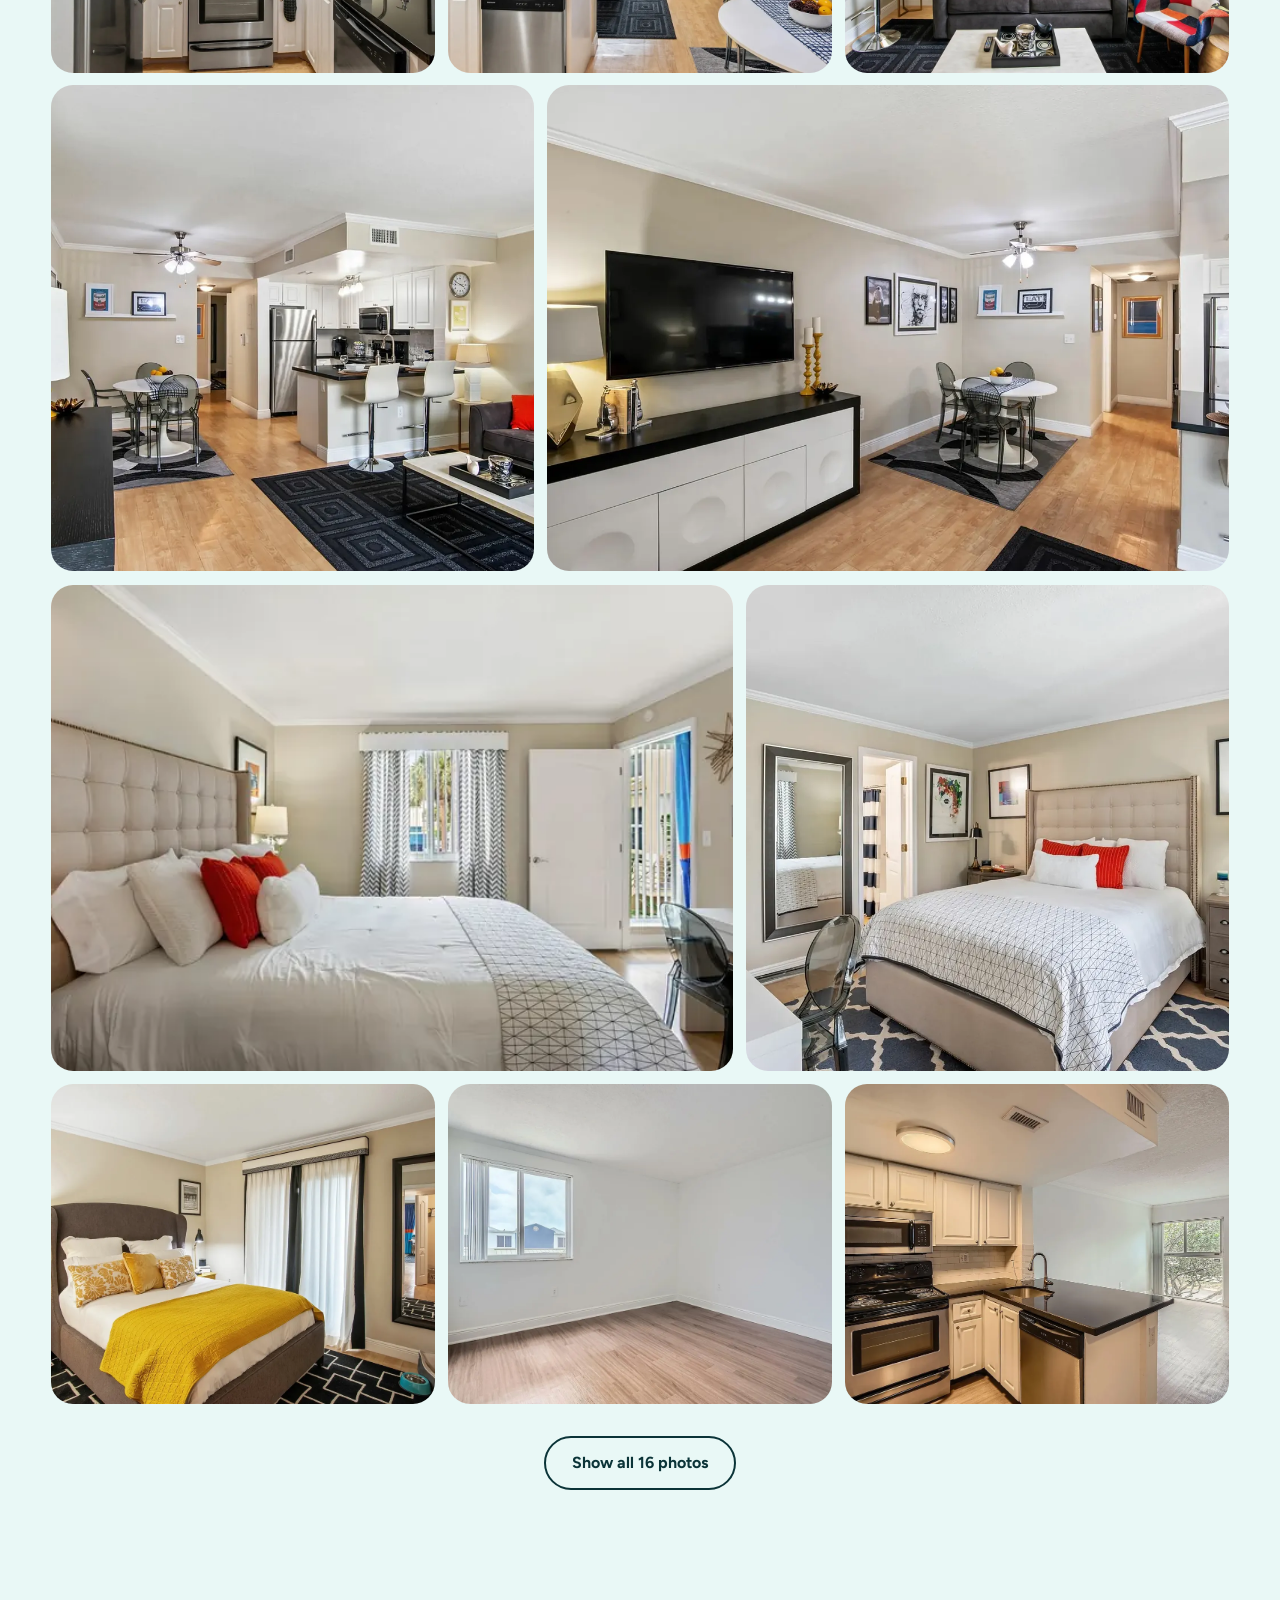
==== commit 5ac0b4cd: "Redesign: tropical, luminous Miami look New identity and layout from scratch: pool-turquoise, coral," ====
--- a/index.html
+++ b/index.html
@@ -6,22 +6,21 @@
   <title>Ludlam Point | Apartments in Glenvar Heights, Miami, FL</title>
   <meta name="description" content="One- and two-bedroom apartments, including two-level layouts, at 6880 SW 44th Street in Miami. In-home washer and dryer, resort-style pool, fitness center, bark park and a gated entrance. Schedule a tour.">
   <link rel="canonical" href="https://www.ludlampoint.com/">
-  <meta name="theme-color" content="#16241d">
+  <meta name="theme-color" content="#19b3c3">
 
   <meta property="og:type" content="website">
   <meta property="og:site_name" content="Ludlam Point">
   <meta property="og:title" content="Ludlam Point | Apartments in Miami, FL">
-  <meta property="og:description" content="One- and two-bedroom apartments with in-home laundry, a resort-style pool and room to breathe in Glenvar Heights, Miami.">
-  <meta property="og:image" content="https://medialibrarycfo.entrata.com/16362/MLv3/5/29/2025/09/10/101025/62746_100120030_6802bb329f53f3.80988154285.jpg">
+  <meta property="og:description" content="One- and two-bedroom apartments with in-home laundry, a resort-style pool and palm-lined grounds in Glenvar Heights, Miami.">
+  <meta property="og:image" content="assets/img/1920/poolPalms.webp">
   <meta property="og:url" content="https://www.ludlampoint.com/">
   <meta name="twitter:card" content="summary_large_image">
 
-  <link rel="icon" href="data:image/svg+xml,%3Csvg xmlns='http://www.w3.org/2000/svg' viewBox='0 0 32 32'%3E%3Crect width='32' height='32' fill='%2316241d'/%3E%3Cpath d='M8 26V14a8 8 0 0 1 16 0v12' fill='none' stroke='%23e2b866' stroke-width='3'/%3E%3C/svg%3E">
-
-  <link rel="preconnect" href="https://medialibrarycfo.entrata.com" crossorigin>
+  <link rel="icon" href="data:image/svg+xml,%3Csvg xmlns='http://www.w3.org/2000/svg' viewBox='0 0 32 32'%3E%3Crect width='32' height='32' rx='8' fill='%2319b3c3'/%3E%3Ccircle cx='16' cy='14' r='6' fill='%23ffc93c'/%3E%3Cpath d='M4 23c4-3 8-3 12 0s8 3 12 0' fill='none' stroke='%23fff' stroke-width='2.5'/%3E%3C/svg%3E">
+
   <link rel="preconnect" href="https://fonts.googleapis.com">
   <link rel="preconnect" href="https://fonts.gstatic.com" crossorigin>
-  <link rel="stylesheet" href="https://fonts.googleapis.com/css2?family=Gloock&family=Hanken+Grotesk:ital,wght@0,400;0,500;0,600;1,400&display=swap">
+  <link rel="stylesheet" href="https://fonts.googleapis.com/css2?family=Bricolage+Grotesque:opsz,wght@12..96,500..800&family=Fraunces:ital,opsz,wght@1,9..144,500..700&family=Figtree:wght@400;500;600;700&display=swap">
   <link rel="preload" as="image" href="assets/img/1280/poolPalms.webp"
         imagesrcset="assets/img/640/poolPalms.webp 640w, assets/img/1280/poolPalms.webp 1280w, assets/img/1920/poolPalms.webp 1920w"
         imagesizes="100vw" fetchpriority="high">
@@ -34,7 +33,6 @@
     "name": "Ludlam Point",
     "url": "https://www.ludlampoint.com/",
     "telephone": "+1-239-999-8374",
-    "image": "https://medialibrarycfo.entrata.com/16362/MLv3/5/29/2025/09/10/101025/62746_100120030_6802bb329f53f3.80988154285.jpg",
     "address": {
       "@type": "PostalAddress",
       "streetAddress": "6880 SW 44th Street",
@@ -62,12 +60,15 @@
 <body>
   <a class="skip" href="#main">Skip to content</a>
 
-  <!-- ============ NAVIGATION ============ -->
-  <header class="nav" id="nav" data-state="over-hero">
+  <!-- ================= NAV ================= -->
+  <header class="nav" id="nav">
     <div class="nav__inner">
-      <a class="wordmark" href="#top" aria-label="Ludlam Point, back to top">
-        <svg class="wordmark__arch" viewBox="0 0 24 30" aria-hidden="true"><path d="M3 29V12a9 9 0 0 1 18 0v17"/></svg>
-        <span class="wordmark__name">Ludlam Point</span>
+      <a class="logo" href="#top" aria-label="Ludlam Point, back to top">
+        <svg class="logo__sun" viewBox="0 0 40 40" aria-hidden="true">
+          <circle cx="20" cy="17" r="8"/>
+          <path d="M4 29c5-4 11-4 16 0s11 4 16 0"/>
+        </svg>
+        <span class="logo__word">Ludlam<b>Point</b></span>
       </a>
       <nav class="nav__links" aria-label="Primary">
         <a href="#apartments">Apartments</a>
@@ -77,376 +78,335 @@
       </nav>
       <div class="nav__actions">
         <a class="nav__apply" href="" data-link="apply" target="_blank" rel="noopener">Apply</a>
-        <a class="btn btn--sun btn--sm" href="" data-link="contact" target="_blank" rel="noopener">Schedule a Tour</a>
-        <button class="nav__toggle" id="menuToggle" aria-expanded="false" aria-controls="menu">
-          <span class="nav__toggle-label">Menu</span>
-          <span class="nav__toggle-icon" aria-hidden="true"><i></i><i></i></span>
+        <a class="btn btn--coral btn--sm nav__tour" href="" data-link="contact" target="_blank" rel="noopener">Schedule a Tour</a>
+        <button class="burger" id="menuToggle" aria-expanded="false" aria-controls="menu" aria-label="Open menu">
+          <span></span><span></span>
         </button>
       </div>
     </div>
   </header>
 
-  <!-- Mobile menu -->
   <div class="menu" id="menu" hidden>
     <nav class="menu__links" aria-label="Mobile">
-      <a href="#apartments">Apartments</a>
-      <a href="#amenities">Amenities</a>
-      <a href="#gallery">Gallery</a>
-      <a href="#neighborhood">Neighborhood</a>
-      <a href="#visit">Visit &amp; Lease</a>
+      <a href="#apartments"><span>01</span>Apartments</a>
+      <a href="#amenities"><span>02</span>Amenities</a>
+      <a href="#gallery"><span>03</span>Gallery</a>
+      <a href="#neighborhood"><span>04</span>Neighborhood</a>
+      <a href="#visit"><span>05</span>Visit &amp; Lease</a>
     </nav>
     <div class="menu__actions">
-      <a class="btn btn--sun" href="" data-link="contact" target="_blank" rel="noopener">Schedule a Tour</a>
-      <a class="btn btn--line-light" href="" data-link="apply" target="_blank" rel="noopener">Apply Online</a>
+      <a class="btn btn--coral" href="" data-link="contact" target="_blank" rel="noopener">Schedule a Tour</a>
+      <a class="btn btn--white" href="" data-link="apply" target="_blank" rel="noopener">Apply Online</a>
     </div>
-    <div class="menu__meta">
-      <p><span data-fill="street"></span>, <span data-fill="cityline"></span></p>
-      <p><a href="" data-link="phone" data-fill="phone"></a></p>
-      <p><a href="" data-link="residents" target="_blank" rel="noopener">Resident portal</a></p>
+    <p class="menu__meta"><span data-fill="street"></span>, <span data-fill="cityline"></span><br><a href="" data-link="phone" data-fill="phone"></a></p>
+  </div>
+
+  <main id="main">
+
+    <!-- ================= HERO: framed pool that opens to full screen ================= -->
+    <section class="hero" id="top" data-scroll aria-labelledby="hero-title">
+      <div class="hero__stage">
+        <div class="hero__copy">
+          <p class="tag tag--pool"><span class="dot"></span>Glenvar Heights · Miami, Florida</p>
+          <h1 class="hero__title" id="hero-title">
+            <span class="ln"><span>Your next chapter</span></span>
+            <span class="ln"><span>starts <em>here.</em></span></span>
+          </h1>
+        </div>
+        <div class="hero__frame">
+          <img class="hero__img" data-photo="poolPalms" data-sizes="100vw" data-eager
+               alt="The Ludlam Point pool framed by palm trees, with the apartment buildings behind it under a clear sky">
+          <div class="hero__glow" aria-hidden="true"></div>
+          <div class="hero__panel">
+            <p class="hero__lede">Discover comfortable apartment living in Miami, with the spaces, amenities, and convenience to make yourself at home.</p>
+            <div class="hero__ctas">
+              <a class="btn btn--sun" href="#apartments">Explore Floor Plans</a>
+              <a class="btn btn--glass" href="" data-link="contact" target="_blank" rel="noopener">Schedule a Tour ↗</a>
+            </div>
+          </div>
+        </div>
+        <div class="badge" aria-hidden="true">
+          <svg viewBox="0 0 200 200">
+            <defs><path id="badgeCircle" d="M100,100 m-78,0 a78,78 0 1,1 156,0 a78,78 0 1,1 -156,0"/></defs>
+            <text><textPath href="#badgeCircle">6880 SW 44TH STREET · MIAMI FL 33155 · </textPath></text>
+          </svg>
+          <span class="badge__sun"></span>
+        </div>
+      </div>
+    </section>
+
+    <!-- Ticker -->
+    <div class="ticker" aria-label="Community highlights">
+      <div class="ticker__track">
+        <ul>
+          <li>Resort-style pool</li><li>In-home washer &amp; dryer</li><li>Fitness center</li><li>Bark park &amp; paw spa</li><li>Courtyard BBQ grills</li><li>Basketball court</li><li>Gated entrance</li><li>Car care center</li>
+        </ul>
+        <ul aria-hidden="true">
+          <li>Resort-style pool</li><li>In-home washer &amp; dryer</li><li>Fitness center</li><li>Bark park &amp; paw spa</li><li>Courtyard BBQ grills</li><li>Basketball court</li><li>Gated entrance</li><li>Car care center</li>
+        </ul>
+      </div>
     </div>
-  </div>
-
-  <main id="main">
-
-    <!-- ============ SCENE 1 · HERO ============ -->
-    <section class="hero" id="top" aria-labelledby="hero-title">
-      <div class="hero__media">
-        <img class="hero__img" data-photo="poolPalms" data-sizes="100vw" data-eager
-             alt="The Ludlam Point pool framed by palm trees, with the apartment buildings behind it under a clear sky">
-        <div class="hero__shade" aria-hidden="true"></div>
-      </div>
-      <div class="hero__content wrap">
-        <p class="eyebrow eyebrow--light reveal-line"><span>Glenvar Heights · Miami, Florida</span></p>
-        <h1 class="hero__title" id="hero-title">
-          <span class="line"><span>Your next</span></span>
-          <span class="line"><span>chapter <em>starts</em></span></span>
-          <span class="line"><span>here.</span></span>
-        </h1>
-        <div class="hero__foot">
-          <p class="hero__lede">Discover comfortable apartment living in Miami, with the spaces, amenities, and convenience to make yourself at home.</p>
-          <div class="hero__ctas">
-            <a class="btn btn--sun" href="#apartments">Explore Floor Plans</a>
-            <a class="btn btn--line-light" href="" data-link="contact" target="_blank" rel="noopener">Schedule a Tour</a>
-          </div>
-        </div>
-      </div>
-      <dl class="hero__facts wrap" aria-label="At a glance">
-        <div><dt>Homes</dt><dd>1 &amp; 2 bedrooms</dd></div>
-        <div><dt>Layouts</dt><dd>Flats &amp; two-level</dd></div>
-        <div><dt>Every home</dt><dd>Washer &amp; dryer</dd></div>
-        <div><dt>Address</dt><dd>6880 SW 44th St</dd></div>
-      </dl>
-    </section>
-
-    <!-- ============ SCENE 2 · THE PLACE (arch reveal) ============ -->
-    <section class="reveal-scene" id="story" data-scroll aria-labelledby="story-title">
-      <div class="reveal-scene__stage">
-        <div class="reveal-scene__frame">
-          <img data-photo="path" data-sizes="100vw" alt="A shaded walking path between Ludlam Point buildings, lined with palms">
-        </div>
-        <div class="reveal-scene__copy wrap">
-          <p class="eyebrow">The place</p>
-          <h2 id="story-title" class="display-l">Low-rise buildings, palms and courtyards, minutes from Coral Gables.</h2>
-        </div>
-      </div>
-    </section>
-
-    <!-- ============ SCENE 3 · COMMUNITY (horizontal) ============ -->
-    <section class="reel" id="community" data-scroll aria-labelledby="community-title">
-      <div class="reel__stage">
-        <div class="reel__head wrap">
-          <p class="eyebrow">Outside your door</p>
-          <h2 id="community-title" class="display-m">A resort-style pool and green space to wander.</h2>
-        </div>
-        <div class="reel__track" tabindex="0" aria-label="Community photos, scroll sideways">
-          <figure class="reel__panel reel__panel--wide">
-            <img data-photo="amenPool" data-sizes="(min-width: 900px) 60vw, 85vw" alt="Pool with lounge seating, palm trees and apartment buildings">
-            <figcaption><span>Pool</span> Lounge poolside under the palms.</figcaption>
+
+    <!-- ================= POSTCARDS: photos fan out on scroll ================= -->
+    <section class="cards" id="community" data-scroll aria-labelledby="cards-title">
+      <div class="cards__stage">
+        <div class="cards__head">
+          <p class="tag tag--coral"><span class="dot"></span>Outside your door</p>
+          <h2 class="h-xl" id="cards-title">Palms, sunshine <em>and a pool</em> to come home to.</h2>
+        </div>
+        <div class="cards__deck" id="cardDeck">
+          <figure class="card" style="--r:-7deg;--tone:var(--pool)">
+            <img data-photo="amenPool" data-sizes="(min-width: 900px) 30vw, 78vw" alt="Pool with lounge chairs, palm trees and apartment buildings">
+            <figcaption>The pool</figcaption>
           </figure>
-          <figure class="reel__panel reel__panel--tall">
-            <img data-photo="entrance" data-sizes="(min-width: 900px) 32vw, 75vw" alt="Blue stucco building entrance with palms and a brick walkway">
-            <figcaption><span>Arrivals</span> Brick walks and blue stucco.</figcaption>
+          <figure class="card" style="--r:4deg;--tone:var(--coral)">
+            <img data-photo="entrance" data-sizes="(min-width: 900px) 30vw, 78vw" alt="Blue stucco building entrance with palms and a brick walkway">
+            <figcaption>Blue stucco &amp; brick walks</figcaption>
           </figure>
-          <figure class="reel__panel reel__panel--wide">
-            <img data-photo="poolBar" data-sizes="(min-width: 900px) 60vw, 85vw" alt="Covered poolside bar with high stools beside the pool">
-            <figcaption><span>Poolside bar</span> Shade, stools and a view of the water.</figcaption>
+          <figure class="card" style="--r:-3deg;--tone:var(--sun)">
+            <img data-photo="path" data-sizes="(min-width: 900px) 30vw, 78vw" alt="Shaded path between buildings lined with palms">
+            <figcaption>Palm-lined paths</figcaption>
           </figure>
-          <figure class="reel__panel reel__panel--tall">
-            <img data-photo="ext2" data-sizes="(min-width: 900px) 32vw, 75vw" alt="Covered grill station with a stone counter and bar stools">
-            <figcaption><span>Grill pavilion</span> Covered grills for weekend cookouts.</figcaption>
+          <figure class="card" style="--r:6deg;--tone:var(--palm)">
+            <img data-photo="poolBar" data-sizes="(min-width: 900px) 30vw, 78vw" alt="Covered poolside bar with high stools">
+            <figcaption>Poolside shade</figcaption>
           </figure>
-          <figure class="reel__panel reel__panel--wide">
-            <img data-photo="amenCourt" data-sizes="(min-width: 900px) 60vw, 85vw" alt="Outdoor basketball court surrounded by trees">
-            <figcaption><span>Basketball court</span> For a pickup game or a solo shootaround.</figcaption>
+          <figure class="card" style="--r:-5deg;--tone:var(--coral)">
+            <img data-photo="amenBbq" data-sizes="(min-width: 900px) 30vw, 78vw" alt="Covered grill area with stainless-steel grills and tropical plants">
+            <figcaption>Courtyard grills</figcaption>
           </figure>
         </div>
       </div>
     </section>
 
-    <!-- ============ SCENE 4 · INSIDE (arch expands) ============ -->
-    <section class="inside" id="inside" data-scroll aria-labelledby="inside-title">
-      <div class="inside__stage">
-        <div class="inside__frame">
-          <img data-photo="openConcept" data-sizes="100vw" alt="Open-concept apartment with living area, kitchen with breakfast bar and dining space">
-        </div>
-        <div class="inside__copy">
-          <p class="eyebrow eyebrow--light">Step inside</p>
-          <h2 id="inside-title" class="display-l">Open plans with light to spare.</h2>
-        </div>
-      </div>
-    </section>
-
-    <!-- ============ SCENE 5 · KITCHEN & FEATURES ============ -->
-    <section class="features wrap" id="features" aria-labelledby="features-title">
-      <div class="features__media">
-        <div class="features__img" data-parallax>
-          <img data-photo="kitchenBar" data-sizes="(min-width: 900px) 45vw, 100vw" alt="Kitchen with stainless-steel appliances and bar seating">
-        </div>
-        <div class="features__inset">
-          <img data-photo="bed3" data-sizes="(min-width: 900px) 18vw, 40vw" alt="Bedroom with a yellow throw and a large window">
-        </div>
-      </div>
-      <div class="features__copy">
-        <p class="eyebrow">In every home</p>
-        <h2 id="features-title" class="display-m">Granite, subway tile and a washer and dryer of your own.</h2>
-        <p class="lede">Kitchens come with stainless-steel, energy-efficient appliances, white custom cabinetry with brushed nickel hardware and a single-handle pullout faucet. The rest of the home keeps up.</p>
-        <ul class="features__list" id="featureList"></ul>
-        <p class="fineprint">Not all features are available in every rental home.</p>
-      </div>
-    </section>
-
-    <!-- ============ SCENE 6 · FLOOR PLANS ============ -->
+    <!-- ================= STEP INSIDE: color changes per room ================= -->
+    <section class="inside" id="inside" aria-labelledby="inside-title" data-tone="pool">
+      <h2 class="sr-only" id="inside-title">Inside the apartments</h2>
+      <div class="inside__grid">
+        <div class="inside__media" id="insideMedia" aria-hidden="true"></div>
+        <div class="inside__steps" id="insideSteps"></div>
+      </div>
+      <div class="inside__features">
+        <p class="tag tag--ink"><span class="dot"></span>In every home</p>
+        <ul id="featureList"></ul>
+        <p class="fine">Not all features are available in every rental home.</p>
+      </div>
+    </section>
+
+    <!-- ================= FLOOR PLANS ================= -->
     <section class="plans" id="apartments" aria-labelledby="plans-title">
       <div class="wrap">
         <div class="plans__head">
           <div>
-            <p class="eyebrow">Apartments</p>
-            <h2 id="plans-title" class="display-l">Four layouts. <br class="br-wide">One or two bedrooms.</h2>
-          </div>
-          <div class="plans__filters" role="group" aria-label="Filter floor plans">
-            <button class="chip" aria-pressed="true" data-filter="all">All plans</button>
-            <button class="chip" aria-pressed="false" data-filter="1">1 Bedroom</button>
-            <button class="chip" aria-pressed="false" data-filter="2">2 Bedrooms</button>
-            <button class="chip" aria-pressed="false" data-filter="two-level">Two-level</button>
-          </div>
-        </div>
-        <div class="plans__body">
-          <ol class="plans__list" id="planList" aria-live="polite"></ol>
-          <div class="plans__preview" aria-hidden="true">
-            <div class="plans__preview-card">
-              <img id="planPreviewImg" alt="">
-              <p class="plans__preview-name" id="planPreviewName"></p>
+            <p class="tag tag--palm"><span class="dot"></span>Apartments</p>
+            <h2 class="h-xl" id="plans-title">Pick your <em>layout.</em></h2>
+          </div>
+          <div class="pills" role="group" aria-label="Filter floor plans">
+            <button class="pill" aria-pressed="true" data-filter="all">All</button>
+            <button class="pill" aria-pressed="false" data-filter="1">1 Bedroom</button>
+            <button class="pill" aria-pressed="false" data-filter="2">2 Bedrooms</button>
+            <button class="pill" aria-pressed="false" data-filter="two-level">Two-level</button>
+          </div>
+        </div>
+
+        <div class="viewer">
+          <div class="viewer__list" id="planList" role="tablist" aria-label="Floor plans"></div>
+          <div class="viewer__stage" id="planStage" role="tabpanel" aria-live="polite">
+            <div class="viewer__blob" aria-hidden="true"></div>
+            <div class="viewer__img"><img id="stageImg" alt=""></div>
+            <div class="viewer__info">
+              <div class="viewer__top">
+                <h3 class="viewer__name" id="stageName"></h3>
+                <span class="viewer__levels" id="stageLevels"></span>
+              </div>
+              <dl class="viewer__specs" id="stageSpecs"></dl>
+              <p class="viewer__price" id="stagePrice"></p>
+              <div class="viewer__ctas">
+                <button class="btn btn--ink" type="button" id="stageOpen">Plan Details</button>
+                <a class="btn btn--line" id="stageLive" href="" target="_blank" rel="noopener">Check Availability ↗</a>
+              </div>
             </div>
           </div>
         </div>
-        <div class="plans__note">
+
+        <div class="plans__foot">
           <p id="specialNote" class="special" hidden></p>
-          <p class="fineprint" id="pricingNote"></p>
-          <a class="textlink" href="" data-link="floorPlans" target="_blank" rel="noopener">See every available home in the live leasing system</a>
-        </div>
-      </div>
-    </section>
-
-    <!-- ============ SCENE 7 · AMENITIES STORY ============ -->
-    <section class="scenes" id="amenities" aria-labelledby="amenities-title">
-      <div class="wrap scenes__intro">
-        <p class="eyebrow eyebrow--light">Amenities</p>
-        <h2 id="amenities-title" class="display-l">A day at Ludlam Point.</h2>
-      </div>
-      <div class="wrap scenes__grid">
-        <div class="scenes__visual" aria-hidden="true" id="sceneVisual"></div>
-        <div class="scenes__list" id="sceneList"></div>
-      </div>
-      <div class="wrap scenes__foot">
-        <p>Pets welcome: dogs and cats are allowed. Ask the leasing team about pet policies and fees.</p>
-        <a class="textlink textlink--light" href="" data-link="amenities" target="_blank" rel="noopener">Full amenity list on the official site</a>
-      </div>
-    </section>
-
-    <!-- ============ SCENE 8 · GALLERY ============ -->
+          <p class="fine" id="pricingNote"></p>
+          <a class="link" href="" data-link="floorPlans" target="_blank" rel="noopener">See every available home in the live leasing system ↗</a>
+        </div>
+      </div>
+    </section>
+
+    <!-- ================= AMENITIES: a day in four colors ================= -->
+    <section class="day" id="amenities" data-scroll aria-labelledby="day-title">
+      <div class="day__stage">
+        <div class="day__intro">
+          <p class="tag tag--white"><span class="dot"></span>Amenities</p>
+          <h2 class="h-xl" id="day-title">A day at <em>Ludlam Point.</em></h2>
+          <p class="day__hint" aria-hidden="true">Keep scrolling →</p>
+        </div>
+        <div class="day__track" id="dayTrack"></div>
+      </div>
+    </section>
+
+    <!-- ================= GALLERY ================= -->
     <section class="gallery" id="gallery" aria-labelledby="gallery-title">
       <div class="wrap">
         <div class="gallery__head">
           <div>
-            <p class="eyebrow">Gallery</p>
-            <h2 id="gallery-title" class="display-l">Look around.</h2>
-          </div>
-          <div class="tabs" role="tablist" aria-label="Photo categories">
-            <button role="tab" id="tab-apartments" aria-selected="true" aria-controls="galleryGrid" data-tab="apartments">Apartments <span></span></button>
-            <button role="tab" id="tab-community" aria-selected="false" aria-controls="galleryGrid" data-tab="community" tabindex="-1">Community <span></span></button>
-            <button role="tab" id="tab-plans" aria-selected="false" aria-controls="galleryGrid" data-tab="plans" tabindex="-1">Floor plans <span></span></button>
+            <p class="tag tag--pool"><span class="dot"></span>Gallery</p>
+            <h2 class="h-xl" id="gallery-title">Take a <em>look around.</em></h2>
+          </div>
+          <div class="pills" role="tablist" aria-label="Photo categories">
+            <button class="pill" role="tab" id="tab-apartments" aria-selected="true" aria-controls="galleryGrid" data-tab="apartments">Apartments <small></small></button>
+            <button class="pill" role="tab" id="tab-community" aria-selected="false" aria-controls="galleryGrid" data-tab="community" tabindex="-1">Community <small></small></button>
+            <button class="pill" role="tab" id="tab-plans" aria-selected="false" aria-controls="galleryGrid" data-tab="plans" tabindex="-1">Floor plans <small></small></button>
           </div>
         </div>
         <div class="gallery__grid" id="galleryGrid" role="tabpanel" aria-labelledby="tab-apartments"></div>
-        <div class="gallery__more">
-          <button class="btn btn--line" id="galleryMore" hidden>Show all photos</button>
-        </div>
-      </div>
-
-      <a class="tour360" href="" data-link="tour360" target="_blank" rel="noopener">
-        <div class="tour360__img">
-          <img data-photo="lounge" data-sizes="100vw" alt="">
-        </div>
-        <div class="tour360__copy wrap">
-          <span class="tour360__badge" aria-hidden="true">360°</span>
-          <span class="tour360__title">Walk the community in 360°</span>
-          <span class="tour360__cta">Open the virtual tour <span aria-hidden="true">↗</span></span>
-        </div>
-      </a>
-    </section>
-
-    <!-- ============ SCENE 9 · NEIGHBORHOOD ============ -->
+        <div class="gallery__more"><button class="btn btn--line" id="galleryMore" hidden>Show all photos</button></div>
+      </div>
+    </section>
+
+    <!-- ================= NEIGHBORHOOD ================= -->
     <section class="hood" id="neighborhood" aria-labelledby="hood-title">
       <div class="wrap hood__grid">
         <div class="hood__copy">
-          <p class="eyebrow">Neighborhood</p>
-          <h2 id="hood-title" class="display-l">Glenvar Heights, between the Gables and Dadeland.</h2>
-          <p class="lede">Ludlam Point sits in a residential part of southwest Miami, close to Coral Gables, Coconut Grove and downtown, with major shopping and two of the area's largest employers nearby.</p>
-          <div class="hood__lists" id="nearbyList"></div>
+          <p class="tag tag--ink"><span class="dot"></span>Neighborhood</p>
+          <h2 class="h-xl" id="hood-title">Between the Gables <em>and Dadeland.</em></h2>
+          <p class="lede">Ludlam Point sits in Glenvar Heights, a residential part of southwest Miami close to Coral Gables, Coconut Grove and downtown, with major shopping and two of the area's largest employers nearby.</p>
+          <div class="hood__stickers" id="nearbyList"></div>
+          <div class="hood__ctas">
+            <a class="btn btn--ink" href="" data-link="directions" target="_blank" rel="noopener">Get Directions ↗</a>
+            <a class="link" href="" data-link="mapOpen" target="_blank" rel="noopener">Open in Google Maps ↗</a>
+          </div>
+        </div>
+        <div class="hood__map">
+          <div class="hood__map-frame" id="mapFrame">
+            <button class="hood__map-load" id="mapLoad" type="button"><span class="pin" aria-hidden="true"></span>Show map</button>
+          </div>
           <address class="hood__address">
+            <strong>Ludlam Point</strong>
             <span data-fill="street"></span><br><span data-fill="cityline"></span>
           </address>
-          <div class="hood__ctas">
-            <a class="btn btn--ink" href="" data-link="directions" target="_blank" rel="noopener">Get Directions</a>
-            <a class="textlink" href="" data-link="mapOpen" target="_blank" rel="noopener">Open in Google Maps</a>
-          </div>
-        </div>
-        <div class="hood__map">
-          <div class="hood__map-frame" id="mapFrame" data-src="">
-            <button class="hood__map-load" id="mapLoad" type="button">
-              <span class="hood__pin" aria-hidden="true"></span>
-              <span>Show interactive map</span>
-            </button>
-          </div>
-          <p class="fineprint">Map data © Google. Use directions for travel times from your starting point.</p>
-        </div>
-      </div>
-    </section>
-
-    <!-- ============ SCENE 10 · VISIT & LEASE ============ -->
+        </div>
+      </div>
+    </section>
+
+    <!-- ================= VISIT ================= -->
     <section class="visit" id="visit" aria-labelledby="visit-title">
-      <div class="visit__bg" aria-hidden="true">
-        <img data-photo="ext1" data-sizes="100vw" alt="">
-      </div>
-      <div class="wrap visit__inner">
-        <div class="visit__head">
-          <p class="eyebrow eyebrow--light">Visit &amp; lease</p>
-          <h2 id="visit-title" class="display-xl">Come see it in person.</h2>
-        </div>
-        <div class="visit__actions">
-          <a class="action" href="" data-link="contact" target="_blank" rel="noopener">
-            <span class="action__step">Tour</span>
-            <span class="action__title">Schedule a tour</span>
-            <span class="action__desc">Request a time with the leasing team using the official form.</span>
-            <span class="action__arrow" aria-hidden="true">↗</span>
+      <div class="wrap">
+        <h2 class="visit__title" id="visit-title">Come see it <em>in person.</em></h2>
+        <div class="visit__grid">
+          <a class="go go--sun" href="" data-link="contact" target="_blank" rel="noopener">
+            <span class="go__label">Tour</span>
+            <span class="go__title">Schedule a tour</span>
+            <span class="go__desc">Request a time with the leasing team on the official form.</span>
+            <span class="go__arrow" aria-hidden="true">↗</span>
           </a>
-          <a class="action" href="" data-link="floorPlans" target="_blank" rel="noopener">
-            <span class="action__step">Homes</span>
-            <span class="action__title">Check availability</span>
-            <span class="action__desc">See today's available homes, move-in dates and pricing.</span>
-            <span class="action__arrow" aria-hidden="true">↗</span>
+          <a class="go go--white" href="" data-link="floorPlans" target="_blank" rel="noopener">
+            <span class="go__label">Homes</span>
+            <span class="go__title">Check availability</span>
+            <span class="go__desc">Today's available homes, move-in dates and pricing.</span>
+            <span class="go__arrow" aria-hidden="true">↗</span>
           </a>
-          <a class="action" href="" data-link="apply" target="_blank" rel="noopener">
-            <span class="action__step">Apply</span>
-            <span class="action__title">Apply online</span>
-            <span class="action__desc">Start your application in the official leasing portal.</span>
-            <span class="action__arrow" aria-hidden="true">↗</span>
+          <a class="go go--ink" href="" data-link="apply" target="_blank" rel="noopener">
+            <span class="go__label">Apply</span>
+            <span class="go__title">Apply online</span>
+            <span class="go__desc">Start your application in the official leasing portal.</span>
+            <span class="go__arrow" aria-hidden="true">↗</span>
           </a>
         </div>
-        <div class="visit__contact">
+        <div class="visit__info">
           <div>
-            <p class="visit__label">Call the leasing office</p>
-            <p class="visit__phone">
-              <a href="" data-link="phone" data-fill="phone"></a>
-              <button class="copy" type="button" id="copyPhone">Copy</button>
-            </p>
-            <p class="visit__copy-status" id="copyStatus" role="status"></p>
+            <p class="label">Call the leasing office</p>
+            <p class="visit__phone"><a href="" data-link="phone" data-fill="phone"></a> <button class="copy" type="button" id="copyPhone">Copy</button></p>
+            <p class="visit__status" id="copyStatus" role="status"></p>
           </div>
           <div>
-            <p class="visit__label">Office hours</p>
+            <p class="label">Office hours</p>
             <dl class="hours" id="hoursList"></dl>
           </div>
           <div>
-            <p class="visit__label">Already live here?</p>
-            <a class="textlink textlink--light" href="" data-link="residents" target="_blank" rel="noopener">Resident portal</a>
+            <p class="label">Pets</p>
+            <p>Dogs and cats are welcome. Ask the leasing team about pet policies and fees.</p>
           </div>
         </div>
       </div>
     </section>
   </main>
 
-  <!-- ============ FOOTER ============ -->
+  <!-- ================= FOOTER ================= -->
   <footer class="footer">
-    <div class="wrap footer__grid">
-      <div class="footer__brand">
-        <p class="footer__name">Ludlam Point</p>
+    <div class="wrap">
+      <p class="footer__big" aria-hidden="true">Ludlam Point</p>
+      <div class="footer__grid">
         <address>
           <span data-fill="street"></span><br>
           <span data-fill="cityline"></span><br>
           <a href="" data-link="phone" data-fill="phone"></a>
         </address>
-      </div>
-      <nav class="footer__nav" aria-label="Footer">
-        <a href="#apartments">Apartments</a>
-        <a href="#amenities">Amenities</a>
-        <a href="#gallery">Gallery</a>
-        <a href="#neighborhood">Neighborhood</a>
-        <a href="" data-link="apply" target="_blank" rel="noopener">Apply</a>
-        <a href="" data-link="residents" target="_blank" rel="noopener">Residents</a>
-      </nav>
-      <div class="footer__legal">
-        <p class="eho">
-          <svg viewBox="0 0 32 32" aria-hidden="true"><path d="M4 15 16 5l12 10v13H4z" fill="none" stroke="currentColor" stroke-width="2"/><path d="M11 17h10M11 22h10" stroke="currentColor" stroke-width="2"/></svg>
-          <span>Equal Housing Opportunity</span>
-        </p>
-        <p>Professionally managed by <span data-fill="manager"></span>.</p>
-        <ul id="legalLinks"></ul>
-      </div>
-    </div>
-    <div class="wrap footer__base">
-      <p>© <span id="year">2026</span> Ludlam Point. Prices, availability and specials are subject to change.</p>
-      <a href="#top">Back to top ↑</a>
+        <nav class="footer__nav" aria-label="Footer">
+          <a href="#apartments">Apartments</a>
+          <a href="#amenities">Amenities</a>
+          <a href="#gallery">Gallery</a>
+          <a href="#neighborhood">Neighborhood</a>
+          <a href="" data-link="apply" target="_blank" rel="noopener">Apply</a>
+          <a href="" data-link="residents" target="_blank" rel="noopener">Resident Portal</a>
+        </nav>
+        <div class="footer__legal">
+          <p class="eho">
+            <svg viewBox="0 0 32 32" aria-hidden="true"><path d="M4 15 16 5l12 10v13H4z" fill="none" stroke="currentColor" stroke-width="2"/><path d="M11 17h10M11 22h10" stroke="currentColor" stroke-width="2"/></svg>
+            Equal Housing Opportunity
+          </p>
+          <p>Professionally managed by <span data-fill="manager"></span>.</p>
+          <ul id="legalLinks"></ul>
+        </div>
+      </div>
+      <div class="footer__base">
+        <p>© <span id="year">2026</span> Ludlam Point. Prices, availability and specials are subject to change.</p>
+        <a href="#top">Back to top ↑</a>
+      </div>
     </div>
   </footer>
 
-  <!-- Mobile leasing bar -->
-  <div class="dock" id="dock" aria-label="Quick actions">
+  <div class="dock" id="dock">
     <a class="dock__btn" href="#apartments">Floor Plans</a>
-    <a class="dock__btn dock__btn--sun" href="" data-link="contact" target="_blank" rel="noopener">Schedule a Tour</a>
+    <a class="dock__btn dock__btn--coral" href="" data-link="contact" target="_blank" rel="noopener">Schedule a Tour</a>
   </div>
 
-  <!-- Floor plan detail -->
-  <dialog class="plan-dialog" id="planDialog" aria-labelledby="pdName">
-    <div class="plan-dialog__inner">
-      <header class="plan-dialog__bar">
-        <p class="plan-dialog__crumb">Floor plan <span id="pdIndex"></span></p>
-        <div class="plan-dialog__nav">
-          <button type="button" class="iconbtn" id="pdPrev" aria-label="Previous floor plan">←</button>
-          <button type="button" class="iconbtn" id="pdNext" aria-label="Next floor plan">→</button>
-          <button type="button" class="iconbtn" id="pdClose" aria-label="Close floor plan">✕</button>
+  <!-- Floor plan details -->
+  <dialog class="sheet" id="planDialog" aria-labelledby="pdName">
+    <div class="sheet__inner">
+      <header class="sheet__bar">
+        <p class="sheet__crumb">Floor plan <span id="pdIndex"></span></p>
+        <div class="sheet__nav">
+          <button type="button" class="round" id="pdPrev" aria-label="Previous floor plan">←</button>
+          <button type="button" class="round" id="pdNext" aria-label="Next floor plan">→</button>
+          <button type="button" class="round" id="pdClose" aria-label="Close floor plan">✕</button>
         </div>
       </header>
-      <div class="plan-dialog__body">
-        <figure class="plan-dialog__figure">
+      <div class="sheet__body">
+        <figure class="sheet__figure">
           <img id="pdImg" alt="">
           <figcaption><a id="pdImgLink" href="" target="_blank" rel="noopener">Open full-size floor plan ↗</a></figcaption>
         </figure>
-        <div class="plan-dialog__info">
-          <h2 class="display-l" id="pdName"></h2>
-          <dl class="specs" id="pdSpecs"></dl>
-          <p class="plan-dialog__note" id="pdNote" hidden></p>
-          <div class="plan-dialog__price" id="pdPrice"></div>
-          <div class="plan-dialog__ctas">
-            <a class="btn btn--ink" id="pdLive" href="" target="_blank" rel="noopener">See Available Homes</a>
-            <a class="btn btn--line" href="" data-link="apply" target="_blank" rel="noopener">Apply Online</a>
-            <a class="textlink" href="" data-link="contact" target="_blank" rel="noopener">Schedule a tour</a>
-          </div>
-          <details class="plan-dialog__features">
+        <div class="sheet__info">
+          <h2 class="sheet__name" id="pdName"></h2>
+          <dl class="viewer__specs" id="pdSpecs"></dl>
+          <p class="sheet__note" id="pdNote" hidden></p>
+          <div class="sheet__price" id="pdPrice"></div>
+          <div class="sheet__ctas">
+            <a class="btn btn--coral" id="pdLive" href="" target="_blank" rel="noopener">See Available Homes ↗</a>
+            <a class="btn btn--line" href="" data-link="apply" target="_blank" rel="noopener">Apply Online ↗</a>
+            <a class="link" href="" data-link="contact" target="_blank" rel="noopener">Schedule a tour ↗</a>
+          </div>
+          <details class="sheet__features">
             <summary>Home features</summary>
             <ul id="pdFeatures"></ul>
-            <p class="fineprint">Not all features are available in every rental home.</p>
+            <p class="fine">Not all features are available in every rental home.</p>
           </details>
-          <p class="fineprint" id="pdDisclosure"></p>
+          <p class="fine" id="pdDisclosure"></p>
         </div>
       </div>
     </div>
@@ -454,17 +414,17 @@
 
   <!-- Lightbox -->
   <dialog class="lightbox" id="lightbox" aria-label="Photo viewer">
-    <button type="button" class="iconbtn lightbox__close" id="lbClose" aria-label="Close photo viewer">✕</button>
-    <button type="button" class="iconbtn lightbox__prev" id="lbPrev" aria-label="Previous photo">←</button>
+    <button type="button" class="round lightbox__close" id="lbClose" aria-label="Close photo viewer">✕</button>
+    <button type="button" class="round lightbox__prev" id="lbPrev" aria-label="Previous photo">←</button>
     <figure class="lightbox__figure">
       <img id="lbImg" alt="">
-      <figcaption><span id="lbCaption"></span><span id="lbCount" class="lightbox__count"></span></figcaption>
+      <figcaption><span id="lbCaption"></span><span id="lbCount"></span></figcaption>
     </figure>
-    <button type="button" class="iconbtn lightbox__next" id="lbNext" aria-label="Next photo">→</button>
+    <button type="button" class="round lightbox__next" id="lbNext" aria-label="Next photo">→</button>
   </dialog>
 
   <noscript>
-    <p class="noscript">This page needs JavaScript for floor plans and photos. View <a href="https://www.ludlampoint.com/miami/ludlam-point/conventional/">floor plans</a> or call (239) 999-8374.</p>
+    <p class="noscript">This page needs JavaScript for floor plans and photos. See <a href="https://www.ludlampoint.com/miami/ludlam-point/conventional/">floor plans</a> or call (239) 999-8374.</p>
   </noscript>
 
   <script src="assets/js/data.js"></script>
--- a/assets/css/styles.css
+++ b/assets/css/styles.css
@@ -1,820 +1,752 @@
 /* =================================================================
-   LUDLAM POINT — design system
-   Layout concept: a film in scenes. Full-bleed photography, with the
-   Miami-Mediterranean arch (Coral Gables, MiMo) as the one recurring
-   mask. Limestone-and-palm palette, golden-hour accent used sparingly.
+   LUDLAM POINT — "Miami Summer"
+   Layout concept: a sunny day told in color blocks. Pool turquoise,
+   coral, sun yellow and palm green take turns owning each scene;
+   the photography sits in soft rounded frames like postcards.
    ================================================================= */
 :root {
   /* Color */
-  --night: #16241d;        /* deep palm-shade green, text + dark scenes */
-  --palm: #2d5a44;         /* brand green */
-  --limestone: #eef0ea;    /* page ground, green-biased off-white */
-  --stucco: #fafaf6;       /* raised surfaces */
-  --mist: #c6d6cc;         /* sea-glass, rules on dark */
-  --sun: #e2b866;          /* golden hour, primary CTA only */
-  --sun-deep: #c9973d;
-  --ink-soft: #4b5a52;     /* secondary text on light */
-  --line: rgba(22, 36, 29, 0.14);
-  --line-light: rgba(238, 240, 234, 0.28);
+  --pool: #19b3c3;        /* turquoise water */
+  --pool-deep: #0b7f8c;
+  --foam: #e9f8f6;        /* pale aqua ground */
+  --lagoon: #0b3438;      /* ink */
+  --coral: #ff6b4a;
+  --sun: #ffc93c;
+  --palm: #127a55;
+  --white: #ffffff;
+  --muted: #3f6366;
+  --line: rgba(11, 52, 56, 0.14);
 
   /* Type */
-  --display: "Gloock", "Bodoni 72", "Didot", Georgia, serif;
-  --body: "Hanken Grotesk", "Helvetica Neue", Arial, system-ui, sans-serif;
-
-  --fs-xl: clamp(3rem, 1.4rem + 7vw, 8.5rem);
-  --fs-l: clamp(2.2rem, 1.3rem + 3.6vw, 4.6rem);
-  --fs-m: clamp(1.8rem, 1.2rem + 2.2vw, 3.2rem);
-  --fs-s: clamp(1.25rem, 1.1rem + 0.6vw, 1.6rem);
+  --display: "Bricolage Grotesque", "Arial Black", "Helvetica Neue", system-ui, sans-serif;
+  --serif: "Fraunces", "Georgia", "Times New Roman", serif;
+  --body: "Figtree", "Helvetica Neue", Arial, system-ui, sans-serif;
+
+  --fs-hero: clamp(3rem, 0.9rem + 7.6vw, 9rem);
+  --fs-xl: clamp(2.5rem, 1.2rem + 4.6vw, 6rem);
+  --fs-l: clamp(2rem, 1.2rem + 2.8vw, 3.8rem);
+  --fs-m: clamp(1.4rem, 1.1rem + 1.1vw, 2rem);
   --fs-body: clamp(1rem, 0.96rem + 0.2vw, 1.125rem);
-  --fs-small: 0.875rem;
-  --fs-label: 0.75rem;
 
   /* Space & motion */
   --gutter: clamp(16px, 4vw, 56px);
-  --section: clamp(5rem, 3rem + 8vw, 10rem);
+  --section: clamp(5rem, 3rem + 7vw, 9rem);
+  --radius: clamp(20px, 2.4vw, 36px);
   --ease: cubic-bezier(0.22, 1, 0.36, 1);
-  --nav-h: 72px;
-
+  --spring: cubic-bezier(0.34, 1.56, 0.64, 1);
+  --nav-h: 76px;
   color-scheme: light;
 }
 
 /* ---------- Base ---------- */
 *, *::before, *::after { box-sizing: border-box; }
-html { -webkit-text-size-adjust: 100%; scroll-behavior: smooth; scroll-padding-top: calc(var(--nav-h) + 8px); }
+html { -webkit-text-size-adjust: 100%; scroll-behavior: smooth; scroll-padding-top: calc(var(--nav-h) + 12px); }
 body {
-  margin: 0;
-  background: var(--limestone);
-  color: var(--night);
-  font-family: var(--body);
-  font-size: var(--fs-body);
-  line-height: 1.6;
-  -webkit-font-smoothing: antialiased;
-  overflow-x: clip;
+  margin: 0; background: var(--white); color: var(--lagoon);
+  font-family: var(--body); font-size: var(--fs-body); line-height: 1.6;
+  -webkit-font-smoothing: antialiased; overflow-x: clip;
 }
 img { display: block; max-width: 100%; }
 a { color: inherit; }
 button { font: inherit; color: inherit; cursor: pointer; }
-h1, h2, h3, p { margin: 0; }
+h1, h2, h3, p, figure { margin: 0; }
 ul, ol, dl, dd { margin: 0; padding: 0; }
 [hidden] { display: none !important; }
-
-:focus-visible { outline: 2px solid var(--sun-deep); outline-offset: 3px; border-radius: 2px; }
+:focus-visible { outline: 3px solid var(--coral); outline-offset: 3px; border-radius: 6px; }
+.sr-only { position: absolute; width: 1px; height: 1px; overflow: hidden; clip: rect(0 0 0 0); white-space: nowrap; }
 
 .wrap {
-  width: 100%;
-  max-width: 1440px;
-  margin-inline: auto;
+  width: 100%; max-width: 1480px; margin-inline: auto;
   padding-left: max(var(--gutter), env(safe-area-inset-left, 0px));
   padding-right: max(var(--gutter), env(safe-area-inset-right, 0px));
 }
-
-.skip {
-  position: fixed; left: 12px; top: -60px; z-index: 100;
-  background: var(--night); color: var(--limestone);
-  padding: 10px 16px; text-decoration: none; transition: top .2s;
-}
+.skip { position: fixed; left: 12px; top: -60px; z-index: 100; background: var(--lagoon); color: var(--white); padding: 10px 16px; border-radius: 999px; text-decoration: none; transition: top .2s; }
 .skip:focus { top: 12px; }
 
 /* ---------- Type ---------- */
-.display-xl, .display-l, .display-m, .hero__title {
-  font-family: var(--display);
-  font-weight: 400;
-  letter-spacing: -0.015em;
-  line-height: 1.02;
-  text-wrap: balance;
-}
-.display-xl { font-size: var(--fs-xl); }
-.display-l { font-size: var(--fs-l); }
-.display-m { font-size: var(--fs-m); line-height: 1.08; }
-em { font-style: italic; }
-
-.eyebrow {
-  font-size: var(--fs-label);
-  font-weight: 600;
-  letter-spacing: 0.18em;
-  text-transform: uppercase;
-  color: var(--palm);
-  margin-bottom: 1.1rem;
-  display: flex; align-items: center; gap: .75rem;
-}
-.eyebrow::before { content: ""; width: 28px; height: 1px; background: currentColor; }
-.eyebrow--light { color: var(--sun); }
-
-.lede { font-size: var(--fs-s); line-height: 1.5; color: var(--ink-soft); max-width: 36ch; }
-.fineprint { font-size: var(--fs-small); color: var(--ink-soft); line-height: 1.55; max-width: 70ch; }
-
-.textlink {
-  font-weight: 600; font-size: .95rem; text-decoration: none;
-  background: linear-gradient(currentColor, currentColor) 0 100% / 100% 1px no-repeat;
-  padding-bottom: 2px; transition: background-size .4s var(--ease);
-}
-.textlink:hover { background-size: 0 1px; background-position: 100% 100%; }
-.textlink::after { content: " ↗"; }
-.textlink[href^="#"]::after { content: " →"; }
-.textlink--light { color: var(--limestone); }
+.h-xl, .hero__title, .viewer__name, .sheet__name, .visit__title, .footer__big {
+  font-family: var(--display); font-weight: 800; letter-spacing: -0.035em; line-height: .94;
+  text-wrap: balance; font-variation-settings: "opsz" 96;
+}
+.h-xl { font-size: var(--fs-xl); }
+em { font-family: var(--serif); font-style: italic; font-weight: 600; letter-spacing: -0.02em; }
+.h-xl em { color: var(--coral); }
+
+.tag {
+  display: inline-flex; align-items: center; gap: .55rem;
+  font-size: .78rem; font-weight: 700; letter-spacing: .12em; text-transform: uppercase;
+  padding: .5rem .95rem; border-radius: 999px; margin-bottom: 1.25rem;
+  background: var(--tag-bg); color: var(--tag-fg);
+}
+.tag .dot { width: 8px; height: 8px; border-radius: 50%; background: var(--tag-dot); }
+.tag--pool { --tag-bg: rgba(25,179,195,.14); --tag-fg: var(--pool-deep); --tag-dot: var(--pool); }
+.tag--coral { --tag-bg: rgba(255,107,74,.14); --tag-fg: #c2391b; --tag-dot: var(--coral); }
+.tag--palm { --tag-bg: rgba(18,122,85,.12); --tag-fg: var(--palm); --tag-dot: var(--palm); }
+.tag--ink { --tag-bg: rgba(11,52,56,.1); --tag-fg: var(--lagoon); --tag-dot: var(--lagoon); }
+.tag--white { --tag-bg: rgba(255,255,255,.9); --tag-fg: var(--lagoon); --tag-dot: var(--coral); }
+
+.lede { font-size: clamp(1.1rem, 1rem + .5vw, 1.35rem); line-height: 1.5; color: var(--muted); max-width: 44ch; }
+.fine { font-size: .85rem; line-height: 1.55; color: var(--muted); max-width: 72ch; }
+.label { font-size: .75rem; font-weight: 700; letter-spacing: .14em; text-transform: uppercase; margin-bottom: .5rem; }
+.link { font-weight: 700; text-decoration: underline; text-decoration-thickness: 2px; text-underline-offset: 5px; text-decoration-color: var(--coral); transition: text-underline-offset .3s var(--ease); }
+.link:hover { text-underline-offset: 8px; }
 
 /* ---------- Buttons ---------- */
 .btn {
-  --bg: transparent; --fg: var(--night); --bd: currentColor;
-  display: inline-flex; align-items: center; justify-content: center; gap: .6rem;
-  min-height: 52px; padding: 0 1.6rem;
-  background: var(--bg); color: var(--fg);
-  border: 1px solid var(--bd); border-radius: 0;
-  font-weight: 600; font-size: .95rem; letter-spacing: .02em;
-  text-decoration: none; white-space: nowrap;
-  position: relative; overflow: hidden; isolation: isolate;
-  transition: color .35s var(--ease), border-color .35s var(--ease);
-}
-.btn::before {
-  content: ""; position: absolute; inset: 0; z-index: -1;
-  background: var(--fill, var(--night));
-  transform: scaleY(0); transform-origin: 50% 100%;
-  transition: transform .45s var(--ease);
-}
-.btn:hover::before, .btn:focus-visible::before { transform: scaleY(1); }
-.btn--sm { min-height: 42px; padding: 0 1.1rem; font-size: .875rem; }
-.btn--sun { --bg: var(--sun); --fg: var(--night); --bd: var(--sun); --fill: var(--stucco); }
-.btn--sun:hover { --bd: var(--stucco); }
-.btn--ink { --bg: var(--night); --fg: var(--limestone); --bd: var(--night); --fill: var(--palm); }
-.btn--line { --fg: var(--night); --bd: var(--night); --fill: var(--night); }
-.btn--line:hover { color: var(--limestone); }
-.btn--line-light { --fg: var(--limestone); --bd: rgba(238,240,234,.7); --fill: var(--limestone); }
-.btn--line-light:hover { color: var(--night); }
-
-.iconbtn {
-  width: 48px; height: 48px; display: grid; place-items: center;
-  border: 1px solid var(--line); background: var(--stucco); border-radius: 50%;
-  font-size: 1.1rem; transition: background .25s, color .25s;
-}
-.iconbtn:hover { background: var(--night); color: var(--limestone); }
-
-/* ---------- Image loading states ---------- */
-img[data-photo], .gallery__item img, .plans__preview img { background: var(--mist); }
+  --bg: var(--white); --fg: var(--lagoon); --bd: transparent;
+  display: inline-flex; align-items: center; justify-content: center; gap: .5rem;
+  min-height: 54px; padding: 0 1.6rem; border-radius: 999px;
+  background: var(--bg); color: var(--fg); border: 2px solid var(--bd);
+  font-family: var(--body); font-weight: 700; font-size: 1rem; text-decoration: none; white-space: nowrap;
+  box-shadow: 0 0 0 rgba(11,52,56,0);
+  transition: transform .35s var(--spring), box-shadow .35s var(--ease), background .25s, color .25s;
+}
+.btn:hover { transform: translateY(-3px); box-shadow: 0 10px 24px -8px rgba(11,52,56,.35); }
+.btn:active { transform: translateY(0); }
+.btn--sm { min-height: 44px; padding: 0 1.15rem; font-size: .92rem; }
+.btn--sun { --bg: var(--sun); }
+.btn--coral { --bg: var(--coral); --fg: var(--white); }
+.btn--ink { --bg: var(--lagoon); --fg: var(--white); }
+.btn--white { --bg: var(--white); }
+.btn--line { --bg: transparent; --bd: var(--lagoon); }
+.btn--line:hover { --bg: var(--lagoon); --fg: var(--white); }
+.btn--glass { --bg: rgba(255,255,255,.16); --fg: var(--white); --bd: rgba(255,255,255,.7); backdrop-filter: blur(8px); -webkit-backdrop-filter: blur(8px); }
+.btn--glass:hover { --bg: var(--white); --fg: var(--lagoon); }
+
+.round {
+  width: 48px; height: 48px; border-radius: 50%; display: grid; place-items: center;
+  border: 2px solid var(--line); background: var(--white); font-size: 1.1rem; font-weight: 700;
+  transition: background .25s, color .25s, transform .3s var(--spring);
+}
+.round:hover { background: var(--lagoon); color: var(--white); transform: scale(1.06); }
+
+/* image states */
 img.is-missing { opacity: 0; }
-.img-fade { opacity: 0; transition: opacity .9s var(--ease); }
-.img-fade.is-loaded { opacity: 1; }
 
 /* =================================================================
    NAV
    ================================================================= */
 .nav {
-  position: fixed; inset: 0 0 auto; z-index: 50;
-  padding-top: env(safe-area-inset-top, 0px);
-  color: var(--limestone);
-  transition: background .4s var(--ease), color .4s var(--ease), transform .45s var(--ease), box-shadow .4s;
+  position: fixed; inset: 0 0 auto; z-index: 50; padding-top: env(safe-area-inset-top, 0px);
+  transition: background .4s var(--ease), box-shadow .4s, transform .45s var(--ease);
 }
 .nav__inner {
-  max-width: 1440px; margin-inline: auto; height: var(--nav-h);
+  max-width: 1480px; margin-inline: auto; height: var(--nav-h);
   display: flex; align-items: center; gap: 2rem;
   padding-left: max(var(--gutter), env(safe-area-inset-left, 0px));
   padding-right: max(var(--gutter), env(safe-area-inset-right, 0px));
 }
-.nav[data-state="solid"] { background: rgba(238, 240, 234, .94); color: var(--night); box-shadow: 0 1px 0 var(--line); backdrop-filter: saturate(1.4) blur(10px); }
-.nav[data-state="hidden"] { transform: translateY(-110%); }
-.nav[data-state="over-hero"] { background: linear-gradient(rgba(10,18,14,.45), transparent); }
-
-.wordmark { display: flex; align-items: center; gap: .6rem; text-decoration: none; margin-right: auto; }
-.wordmark__arch { width: 20px; height: 26px; fill: none; stroke: var(--sun); stroke-width: 2.4; }
-.wordmark__name { font-family: var(--display); font-size: 1.45rem; letter-spacing: .01em; line-height: 1; }
-
-.nav__links { display: flex; gap: 2rem; }
+.nav.is-solid { background: rgba(255,255,255,.92); backdrop-filter: blur(12px); -webkit-backdrop-filter: blur(12px); box-shadow: 0 1px 0 var(--line); }
+.nav.is-hidden { transform: translateY(-110%); }
+
+.logo { display: flex; align-items: center; gap: .55rem; text-decoration: none; margin-right: auto; }
+.logo__sun { width: 38px; height: 38px; flex: none; }
+.logo__sun circle { fill: var(--sun); }
+.logo__sun path { fill: none; stroke: var(--pool); stroke-width: 3.2; stroke-linecap: round; }
+.logo__word { font-family: var(--display); font-weight: 800; font-size: 1.45rem; letter-spacing: -.03em; line-height: 1; }
+.logo__word b { font-family: var(--serif); font-style: italic; font-weight: 600; color: var(--pool-deep); margin-left: .18em; }
+
+.nav__links { display: flex; gap: .4rem; }
 .nav__links a, .nav__apply {
-  text-decoration: none; font-size: .92rem; font-weight: 500; position: relative; padding: .4rem 0;
-}
-.nav__links a::after, .nav__apply::after {
-  content: ""; position: absolute; left: 0; right: 0; bottom: 0; height: 1px;
-  background: currentColor; transform: scaleX(0); transform-origin: right; transition: transform .4s var(--ease);
-}
-.nav__links a:hover::after, .nav__links a[aria-current="true"]::after, .nav__apply:hover::after { transform: scaleX(1); transform-origin: left; }
-.nav__actions { display: flex; align-items: center; gap: 1.4rem; }
-.nav[data-state="solid"] .btn--sun:hover { --bd: var(--night); }
-.nav[data-state="solid"] .btn--sun { --fill: var(--night); }
-.nav[data-state="solid"] .btn--sun:hover { color: var(--limestone); }
-
-.nav__toggle {
-  display: none; align-items: center; gap: .6rem; min-height: 44px;
-  background: none; border: 0; padding: 0 .2rem; font-size: .9rem; font-weight: 600;
-}
-.nav__toggle-icon { width: 22px; display: grid; gap: 6px; }
-.nav__toggle-icon i { height: 1.5px; background: currentColor; transition: transform .35s var(--ease); }
-.nav__toggle[aria-expanded="true"] .nav__toggle-icon i:first-child { transform: translateY(3.75px) rotate(45deg); }
-.nav__toggle[aria-expanded="true"] .nav__toggle-icon i:last-child { transform: translateY(-3.75px) rotate(-45deg); }
+  text-decoration: none; font-weight: 600; font-size: .95rem;
+  padding: .5rem .9rem; border-radius: 999px; transition: background .25s, color .25s;
+}
+.nav__links a:hover, .nav__apply:hover { background: var(--foam); }
+.nav__links a[aria-current="true"] { background: var(--lagoon); color: var(--white); }
+.nav__actions { display: flex; align-items: center; gap: .6rem; }
+
+.burger { display: none; width: 48px; height: 48px; border-radius: 50%; border: 0; background: var(--lagoon); place-content: center; gap: 6px; }
+.burger span { display: block; width: 20px; height: 2px; background: var(--white); border-radius: 2px; transition: transform .35s var(--ease); }
+.burger[aria-expanded="true"] { background: var(--coral); }
+.burger[aria-expanded="true"] span:first-child { transform: translateY(4px) rotate(45deg); }
+.burger[aria-expanded="true"] span:last-child { transform: translateY(-4px) rotate(-45deg); }
 
 .menu {
-  position: fixed; inset: 0; z-index: 45;
-  background: var(--night); color: var(--limestone);
-  padding: calc(var(--nav-h) + env(safe-area-inset-top, 0px) + 24px) max(var(--gutter), env(safe-area-inset-right, 0px)) calc(32px + env(safe-area-inset-bottom, 0px)) max(var(--gutter), env(safe-area-inset-left, 0px));
-  display: flex; flex-direction: column; gap: 2.5rem; overflow-y: auto;
-  animation: menuIn .45s var(--ease);
-}
-@keyframes menuIn { from { clip-path: inset(0 0 100% 0); } to { clip-path: inset(0 0 0 0); } }
+  position: fixed; inset: 0; z-index: 45; background: var(--pool); color: var(--lagoon);
+  padding: calc(var(--nav-h) + env(safe-area-inset-top, 0px) + 20px) max(var(--gutter), env(safe-area-inset-right, 0px)) calc(28px + env(safe-area-inset-bottom, 0px)) max(var(--gutter), env(safe-area-inset-left, 0px));
+  display: flex; flex-direction: column; gap: 2rem; overflow-y: auto;
+  animation: menuIn .5s var(--ease);
+}
+@keyframes menuIn { from { clip-path: circle(0% at calc(100% - 40px) 38px); } to { clip-path: circle(150% at calc(100% - 40px) 38px); } }
 .menu__links { display: grid; }
 .menu__links a {
-  font-family: var(--display); font-size: clamp(2.2rem, 9vw, 3rem); line-height: 1.25;
-  text-decoration: none; padding: .35rem 0; border-bottom: 1px solid var(--line-light);
-}
-.menu__actions { display: grid; gap: .75rem; }
-.menu__meta { font-size: .95rem; color: var(--mist); display: grid; gap: .35rem; }
-body.menu-open .nav { color: var(--limestone); background: transparent; box-shadow: none; backdrop-filter: none; }
-body.menu-open .nav .btn--sun { visibility: hidden; }
+  display: flex; align-items: baseline; gap: 1rem; text-decoration: none;
+  font-family: var(--display); font-weight: 800; letter-spacing: -.03em; font-size: clamp(2.2rem, 10vw, 3.2rem); line-height: 1.15;
+  padding: .3rem 0; border-bottom: 2px solid rgba(11,52,56,.15);
+}
+.menu__links span { font-family: var(--body); font-size: .8rem; font-weight: 700; color: var(--white); }
+.menu__actions { display: grid; gap: .7rem; }
+.menu__meta { font-weight: 600; }
 body.menu-open { overflow: hidden; }
-
-/* =================================================================
-   HERO
-   ================================================================= */
-.hero {
-  position: relative; min-height: 100svh; color: var(--limestone);
-  display: grid; grid-template-rows: 1fr auto; overflow: hidden;
-  background: var(--night);
-}
-.hero__media { position: absolute; inset: 0; }
+body.menu-open .nav { background: transparent; box-shadow: none; backdrop-filter: none; }
+body.menu-open .nav__tour, body.menu-open .nav__apply { visibility: hidden; }
+
+/* =================================================================
+   HERO  — the framed pool opens to full screen (--p 0 → 1)
+   ================================================================= */
+.hero { --p: 0; --top: 42vh; position: relative; height: 190vh; background: var(--foam); }
+.hero__stage { position: sticky; top: 0; height: 100vh; height: 100svh; overflow: hidden; }
+.hero__copy {
+  position: relative; z-index: 2;
+  padding: calc(var(--nav-h) + clamp(1rem, 4vh, 3rem)) max(var(--gutter), env(safe-area-inset-right, 0px)) 0 max(var(--gutter), env(safe-area-inset-left, 0px));
+  max-width: 1480px; margin-inline: auto;
+  opacity: calc(1 - var(--p) * 2.2);
+  transform: translateY(calc(var(--p) * -60px));
+}
+.hero__title { font-size: var(--fs-hero); }
+.hero__title em { color: var(--coral); font-weight: 600; }
+.ln { display: block; overflow: hidden; padding-bottom: .08em; margin-bottom: -.08em; }
+.ln > span { display: inline-block; transform: translateY(110%); animation: rise 1.1s var(--ease) forwards; }
+.ln:nth-child(2) > span { animation-delay: .1s; }
+@keyframes rise { to { transform: none; } }
+.hero__copy .tag { animation: pop .8s .2s var(--spring) both; }
+@keyframes pop { from { opacity: 0; transform: scale(.8); } to { opacity: 1; transform: none; } }
+
+.hero__frame {
+  --k: clamp(0, calc(var(--p) * 1.35), 1);
+  --side: max(var(--gutter), env(safe-area-inset-left, 0px));
+  position: absolute; inset: 0; z-index: 1;
+  clip-path: inset(calc(var(--top) * (1 - var(--k))) calc(var(--side) * (1 - var(--k))) calc(var(--side) * (1 - var(--k))) round calc(var(--radius) * (1 - var(--k))));
+  animation: frameIn 1.2s .15s var(--ease) both;
+}
+@keyframes frameIn { from { opacity: 0; transform: translateY(40px); } }
 .hero__img {
-  width: 100%; height: 100%; object-fit: cover; object-position: 50% 60%;
-  transform: scale(1.12);
-  animation: heroSettle 2.6s var(--ease) forwards;
-  will-change: transform;
-}
-.hero__media { transform: translate3d(0, calc(var(--hero-shift, 0) * 1px), 0); }
-@keyframes heroSettle { to { transform: scale(1.02); } }
-.hero__shade {
+  position: absolute; inset: 0; width: 100%; height: 100%; object-fit: cover; object-position: 50% 38%;
+  transform: scale(calc(1.12 - var(--k) * .1));
+}
+.hero__glow {
   position: absolute; inset: 0;
   background:
-    linear-gradient(180deg, rgba(10,18,14,.45) 0%, rgba(10,18,14,0) 28%),
-    linear-gradient(90deg, rgba(10,18,14,.55) 0%, rgba(10,18,14,.15) 55%, rgba(10,18,14,0) 75%),
-    linear-gradient(0deg, rgba(10,18,14,.85) 0%, rgba(10,18,14,.45) 50%, rgba(10,18,14,.1) 80%);
-}
-.hero__content {
-  position: relative; align-self: end;
-  padding-top: calc(var(--nav-h) + 3rem); padding-bottom: 2.5rem;
-}
-.hero__title { font-size: clamp(3.3rem, 1rem + 9.5vw, 10rem); line-height: .94; letter-spacing: -0.025em; margin-bottom: 2rem; text-shadow: 0 2px 40px rgba(10,18,14,.35); }
-.hero__title em { color: var(--sun); }
-.line { display: block; overflow: hidden; padding-bottom: .06em; }
-.line > span { display: inline-block; transform: translateY(105%); animation: lineUp 1.2s var(--ease) forwards; }
-.line:nth-child(2) > span { animation-delay: .12s; }
-.line:nth-child(3) > span { animation-delay: .24s; }
-@keyframes lineUp { to { transform: none; } }
-.reveal-line span { display: inline-block; opacity: 0; animation: fadeUp 1s .5s var(--ease) forwards; }
-@keyframes fadeUp { from { opacity: 0; transform: translateY(12px); } to { opacity: 1; transform: none; } }
-
-.hero__foot {
-  display: flex; flex-wrap: wrap; align-items: end; justify-content: space-between; gap: 1.75rem 3rem;
-  opacity: 0; animation: fadeUp 1s .55s var(--ease) forwards;
-}
-.hero__lede { max-width: 40ch; font-size: var(--fs-s); line-height: 1.45; color: rgba(238,240,234,.92); }
+    linear-gradient(0deg, rgba(11,52,56,.78) 0%, rgba(11,52,56,.25) 32%, rgba(11,52,56,0) 55%),
+    radial-gradient(circle at 85% 0%, rgba(255,201,60,.35), rgba(255,201,60,0) 45%);
+}
+.hero__panel {
+  position: absolute; left: 0; right: 0; bottom: 0; z-index: 2;
+  padding: 0 calc(var(--side) + clamp(1.25rem, 3vw, 3rem)) calc(var(--side) + clamp(1.25rem, 3vw, 2.75rem));
+  display: flex; flex-wrap: wrap; align-items: end; justify-content: space-between; gap: 1.25rem 2.5rem;
+  color: var(--white);
+  transform: translateY(calc(var(--k) * -1 * var(--side) * 0));
+}
+.hero__lede { max-width: 38ch; font-size: clamp(1.05rem, .95rem + .5vw, 1.35rem); line-height: 1.45; font-weight: 500; text-shadow: 0 1px 18px rgba(11,52,56,.35); }
 .hero__ctas { display: flex; flex-wrap: wrap; gap: .75rem; }
 
-.hero__facts {
-  position: relative;
-  display: grid; grid-template-columns: repeat(4, minmax(0, 1fr));
-  border-top: 1px solid var(--line-light);
-  padding-top: 1.1rem; padding-bottom: calc(1.4rem + env(safe-area-inset-bottom, 0px));
-  opacity: 0; animation: fadeUp 1s .8s var(--ease) forwards;
-}
-.hero__facts div { padding-right: 1rem; }
-.hero__facts dt { font-size: var(--fs-label); letter-spacing: .16em; text-transform: uppercase; color: var(--mist); }
-.hero__facts dd { font-size: .98rem; font-weight: 500; }
-
-/* =================================================================
-   SCENE 2 · ARCH REVEAL  (--p: 0 → 1 across the section)
-   ================================================================= */
-.reveal-scene { --p: 1; position: relative; height: 230vh; background: var(--limestone); }
-.reveal-scene__stage { position: sticky; top: 0; height: 100vh; height: 100svh; overflow: hidden; display: grid; }
-.reveal-scene__frame {
-  --k: clamp(0, calc(var(--p) * 1.45), 1);
-  position: absolute; inset: 0;
-  clip-path: inset(
-    calc((1 - var(--k)) * 16vh) calc((1 - var(--k)) * 34vw) calc((1 - var(--k)) * 26vh)
-    round calc((1 - var(--k)) * 40vw) calc((1 - var(--k)) * 40vw) 0 0);
-  will-change: clip-path;
-}
-.reveal-scene__frame img {
-  width: 100%; height: 100%; object-fit: cover;
-  transform: scale(calc(1.25 - var(--k) * .2));
-}
-.reveal-scene__frame::after {
-  content: ""; position: absolute; inset: 0;
-  background: linear-gradient(0deg, rgba(10,18,14,.75), rgba(10,18,14,0) 55%);
-  opacity: var(--k);
-}
-.reveal-scene__copy {
-  position: relative; align-self: end; padding-bottom: clamp(2.5rem, 7vh, 5rem);
-  color: var(--limestone);
-  opacity: clamp(0, calc((var(--p) - .68) * 5), 1);
-  transform: translateY(calc((1 - clamp(0, calc((var(--p) - .68) * 5), 1)) * 30px));
-}
-.reveal-scene__copy .eyebrow { color: var(--sun); }
-.reveal-scene__copy h2 { max-width: 18ch; }
-
-/* =================================================================
-   SCENE 3 · HORIZONTAL REEL
-   ================================================================= */
-.reel { --p: 0; position: relative; background: var(--limestone); }
-.reel__stage { position: sticky; top: 0; min-height: 100svh; display: flex; flex-direction: column; justify-content: center; gap: 2.5rem; overflow: hidden; padding-block: calc(var(--nav-h) + 1rem) 2rem; }
-.reel__head h2 { max-width: 20ch; }
-.reel__track {
-  display: flex; gap: clamp(1rem, 2vw, 2rem); align-items: end;
-  padding-left: max(var(--gutter), env(safe-area-inset-left, 0px));
-  padding-right: max(var(--gutter), env(safe-area-inset-right, 0px));
+.badge {
+  --k: clamp(0, calc(var(--p) * 1.35), 1); --side: max(var(--gutter), env(safe-area-inset-left, 0px));
+  position: absolute; z-index: 3; width: clamp(110px, 11vw, 160px); aspect-ratio: 1;
+  right: calc(var(--side) + clamp(1rem, 4vw, 4rem));
+  top: calc(var(--top) * (1 - var(--k)) - clamp(55px, 5.5vw, 80px));
+  opacity: calc(1 - var(--k) * 1.6);
+}
+.badge svg { width: 100%; height: 100%; animation: spin 22s linear infinite; }
+.badge text { font-family: var(--body); font-weight: 700; font-size: 15.5px; letter-spacing: .14em; fill: var(--lagoon); }
+.badge::before { content: ""; position: absolute; inset: 0; border-radius: 50%; background: var(--white); box-shadow: 0 12px 30px -12px rgba(11,52,56,.4); z-index: -1; }
+.badge__sun { position: absolute; inset: 34%; border-radius: 50%; background: var(--sun); box-shadow: 0 0 0 6px rgba(255,201,60,.3); }
+@keyframes spin { to { transform: rotate(360deg); } }
+
+/* ---------- Ticker ---------- */
+.ticker { background: var(--sun); overflow: hidden; padding-block: .95rem; position: relative; z-index: 2; }
+.ticker__track { display: flex; width: max-content; animation: marquee 38s linear infinite; }
+.ticker ul { list-style: none; display: flex; }
+.ticker li {
+  font-family: var(--display); font-weight: 800; font-size: clamp(1.15rem, 1rem + .9vw, 1.9rem); letter-spacing: -.02em;
+  white-space: nowrap; display: flex; align-items: center;
+}
+.ticker li::after { content: ""; width: .55em; height: .55em; border-radius: 50%; background: var(--coral); margin-inline: 1.3rem; }
+@keyframes marquee { to { transform: translateX(-50%); } }
+
+/* =================================================================
+   POSTCARDS — stacked deck fans out (--p 0 → 1)
+   ================================================================= */
+.cards { --p: 0; position: relative; height: 230vh; background: var(--white); }
+.cards__stage { position: sticky; top: 0; height: 100vh; height: 100svh; overflow: hidden; display: grid; grid-template-rows: auto 1fr; padding-top: calc(var(--nav-h) + 1.5rem); }
+.cards__head { max-width: 1480px; width: 100%; margin-inline: auto; padding-left: max(var(--gutter), env(safe-area-inset-left, 0px)); padding-right: max(var(--gutter), env(safe-area-inset-right, 0px)); }
+.cards__head h2 { max-width: 15ch; }
+.cards__deck { position: relative; }
+.card {
+  --w: clamp(220px, 23vw, 360px);
+  position: absolute; left: 50%; top: 50%; width: var(--w);
+  margin: calc(var(--w) * -0.62) 0 0 calc(var(--w) * -0.5);
+  background: var(--white); padding: 12px 12px 0; border-radius: 18px;
+  box-shadow: 0 30px 60px -24px rgba(11,52,56,.45), 0 0 0 1px rgba(11,52,56,.06);
+  transform: translate3d(var(--x, 0px), var(--y, 0px), 0) rotate(var(--rot, var(--r)));
   will-change: transform;
 }
-.reel__panel { margin: 0; flex: none; display: grid; gap: .8rem; }
-.reel__panel img { width: 100%; height: 100%; object-fit: cover; }
-.reel__panel--wide { width: min(60vw, 920px); }
-.reel__panel--wide img { aspect-ratio: 16 / 10; }
-.reel__panel--tall { width: min(32vw, 460px); }
-.reel__panel--tall img { aspect-ratio: 4 / 5; border-radius: 999px 999px 0 0; }
-.reel__panel figcaption { font-size: .95rem; color: var(--ink-soft); }
-.reel__panel figcaption span { display: block; font-family: var(--display); font-size: 1.35rem; color: var(--night); }
-
-/* =================================================================
-   SCENE 4 · INSIDE (arch grows to full-bleed)
-   ================================================================= */
-.inside { --p: 1; position: relative; height: 220vh; background: var(--night); }
-.inside__stage { position: sticky; top: 0; height: 100vh; height: 100svh; overflow: hidden; display: grid; place-items: center; }
-.inside__frame {
-  --k: clamp(0, calc(var(--p) * 1.5), 1);
-  position: absolute; inset: 0;
-  clip-path: inset(calc((1 - var(--k)) * 20vh) calc((1 - var(--k)) * 38vw) calc((1 - var(--k)) * 12vh) round calc((1 - var(--k)) * 30vw) calc((1 - var(--k)) * 30vw) 0 0);
-}
-.inside__frame img { width: 100%; height: 100%; object-fit: cover; transform: scale(calc(1.3 - var(--k) * .3)); }
-.inside__frame::after { content: ""; position: absolute; inset: 0; background: radial-gradient(ellipse at center, rgba(10,18,14,.72), rgba(10,18,14,.42) 70%); opacity: var(--k); }
-.inside__copy {
-  position: relative; text-align: center; color: var(--limestone);
-  padding-inline: var(--gutter);
-  opacity: clamp(0, calc((var(--p) - .5) * 4), 1);
-  transform: scale(calc(1.06 - clamp(0, calc((var(--p) - .5) * 4), 1) * .06));
-}
-.inside__copy .eyebrow { justify-content: center; }
-.inside__copy .eyebrow::after { content: ""; width: 28px; height: 1px; background: currentColor; }
-.inside__copy h2 { max-width: 14ch; margin-inline: auto; text-shadow: 0 2px 30px rgba(0,0,0,.35); }
-
-/* =================================================================
-   SCENE 5 · FEATURES
-   ================================================================= */
-.features {
-  display: grid; grid-template-columns: minmax(0, 1.05fr) minmax(0, 1fr); gap: clamp(2.5rem, 6vw, 7rem);
-  align-items: center; padding-block: var(--section);
-}
-.features__media { position: relative; padding-bottom: 14%; }
-.features__img { overflow: hidden; aspect-ratio: 4 / 5; border-radius: 0 0 0 0; }
-.features__img img { width: 100%; height: 118%; object-fit: cover; transform: translateY(calc(var(--py, 0) * 1px)); }
-.features__inset {
-  position: absolute; right: -6%; bottom: 0; width: 42%;
-  aspect-ratio: 3 / 4; overflow: hidden; border-radius: 999px 999px 0 0;
-  border: 8px solid var(--limestone);
-}
-.features__inset img { width: 100%; height: 100%; object-fit: cover; }
-.features__copy h2 { margin-bottom: 1.4rem; max-width: 16ch; }
-.features__copy .lede { margin-bottom: 2rem; max-width: 42ch; font-size: var(--fs-body); }
-.features__list {
-  list-style: none; display: grid; grid-template-columns: repeat(2, minmax(0, 1fr));
-  border-top: 1px solid var(--line); margin-bottom: 1.25rem;
-}
-.features__list li { padding: .75rem .75rem .75rem 0; border-bottom: 1px solid var(--line); font-size: .95rem; display: flex; gap: .6rem; }
-.features__list li::before { content: ""; flex: none; width: 6px; height: 6px; margin-top: .6em; background: var(--palm); border-radius: 50%; }
-
-/* =================================================================
-   SCENE 6 · FLOOR PLANS
-   ================================================================= */
-.plans { background: var(--stucco); padding-block: var(--section); border-top: 1px solid var(--line); }
-.plans__head { display: flex; flex-wrap: wrap; justify-content: space-between; align-items: end; gap: 2rem; margin-bottom: clamp(2.5rem, 5vw, 4.5rem); }
-.plans__filters { display: flex; flex-wrap: wrap; gap: .5rem; }
-.chip {
-  min-height: 44px; padding: 0 1.15rem; border-radius: 999px;
-  border: 1px solid var(--line); background: transparent; font-size: .9rem; font-weight: 500;
-  transition: background .3s, color .3s, border-color .3s;
-}
-.chip:hover { border-color: var(--night); }
-.chip[aria-pressed="true"] { background: var(--night); color: var(--limestone); border-color: var(--night); }
-
-.plans__body { display: grid; grid-template-columns: minmax(0, 1.25fr) minmax(0, 1fr); gap: clamp(2rem, 5vw, 6rem); align-items: start; }
-.plans__list { list-style: none; border-top: 1px solid var(--night); counter-reset: plan; }
-.plan {
-  display: grid; grid-template-columns: minmax(0, 1fr) auto; gap: .5rem 2rem; align-items: center;
-  padding: 1.75rem 0; border-bottom: 1px solid var(--line);
-  transition: padding .45s var(--ease), background .3s;
-  animation: fadeUp .6s var(--ease) both;
-}
-.plan__main { display: grid; gap: .35rem; min-width: 0; }
-.plan__name {
-  font-family: var(--display); font-size: clamp(2.4rem, 1.6rem + 2.8vw, 4.2rem); line-height: 1; font-weight: 400;
-  display: flex; align-items: baseline; gap: 1rem;
-}
-.plan__tag { font-family: var(--body); font-size: var(--fs-label); letter-spacing: .14em; text-transform: uppercase; color: var(--palm); font-weight: 600; border: 1px solid currentColor; padding: .2rem .55rem; border-radius: 999px; white-space: nowrap; }
-.plan__specs { display: flex; flex-wrap: wrap; gap: .25rem 1.25rem; font-size: .98rem; color: var(--ink-soft); font-variant-numeric: tabular-nums; }
-.plan__specs b { color: var(--night); font-weight: 600; }
-.plan__price { font-size: .95rem; font-variant-numeric: tabular-nums; }
-.plan__price strong { font-family: var(--display); font-size: 1.5rem; font-weight: 400; }
-.plan__price small { color: var(--ink-soft); }
-.plan__actions { display: flex; flex-wrap: wrap; gap: .6rem; justify-content: end; }
-.plan__thumb { display: none; }
-.plan:hover, .plan.is-active { padding-left: 1rem; }
-.plan.is-active .plan__name { color: var(--palm); }
-
-.plans__preview { position: sticky; top: calc(var(--nav-h) + 2rem); }
-.plans__preview-card {
-  background: #fff; border: 1px solid var(--line); aspect-ratio: 1 / 1; display: grid; place-items: center; position: relative;
-  padding: 1.5rem;
-}
-.plans__preview-card img { width: 100%; height: 100%; object-fit: contain; background: transparent; transition: opacity .35s; }
-.plans__preview-card img.is-swapping { opacity: 0; }
-.plans__preview-name { position: absolute; left: 1rem; top: .8rem; font-size: var(--fs-label); letter-spacing: .16em; text-transform: uppercase; color: var(--ink-soft); }
-
-.plans__note { margin-top: 2.5rem; display: grid; gap: 1rem; justify-items: start; }
-.special { background: var(--night); color: var(--limestone); padding: .75rem 1rem; font-size: .95rem; display: inline-flex; gap: .6rem; align-items: center; }
-.special::before { content: ""; width: 8px; height: 8px; border-radius: 50%; background: var(--sun); flex: none; }
-.plans__empty { padding: 2rem 0; color: var(--ink-soft); }
-
-/* =================================================================
-   SCENE 7 · AMENITY STORY
-   ================================================================= */
-.scenes { background: var(--night); color: var(--limestone); padding-block: var(--section); }
-.scenes__intro { margin-bottom: clamp(2rem, 5vw, 4rem); }
-.scenes__grid { display: grid; grid-template-columns: minmax(0, 1fr) minmax(0, 1fr); gap: clamp(2rem, 6vw, 7rem); }
-.scenes__visual { position: sticky; top: calc(var(--nav-h) + 2rem); height: calc(100svh - var(--nav-h) - 4rem); max-height: 820px; }
-.scenes__visual figure {
-  position: absolute; inset: 0; margin: 0; overflow: hidden; border-radius: 999px 999px 0 0;
-  opacity: 0; transform: scale(1.04); transition: opacity 1s var(--ease), transform 1.4s var(--ease);
-}
-.scenes__visual figure.is-active { opacity: 1; transform: none; }
-.scenes__visual img { width: 100%; height: 100%; object-fit: cover; }
+.card img { width: 100%; aspect-ratio: 4 / 4.6; object-fit: cover; border-radius: 10px; background: var(--foam); }
+.card figcaption {
+  font-family: var(--serif); font-style: italic; font-weight: 600; font-size: 1.25rem;
+  padding: .7rem .2rem .85rem; display: flex; align-items: center; gap: .6rem;
+}
+.card figcaption::before { content: ""; width: 12px; height: 12px; border-radius: 50%; background: var(--tone); flex: none; }
+
+/* =================================================================
+   STEP INSIDE — the room color changes with each step
+   ================================================================= */
+.inside { --tone-bg: var(--pool); background: var(--tone-bg); transition: background-color 1s var(--ease); padding-bottom: var(--section); }
+.inside[data-tone="pool"] { --tone-bg: var(--pool); }
+.inside[data-tone="sun"] { --tone-bg: var(--sun); }
+.inside[data-tone="coral"] { --tone-bg: var(--coral); }
+.inside__grid {
+  display: grid; grid-template-columns: minmax(0, 1.15fr) minmax(0, 1fr); gap: clamp(2rem, 5vw, 6rem);
+  max-width: 1480px; margin-inline: auto;
+  padding-left: max(var(--gutter), env(safe-area-inset-left, 0px)); padding-right: max(var(--gutter), env(safe-area-inset-right, 0px));
+}
+.inside__media { position: sticky; top: calc(var(--nav-h) + 24px); height: calc(100svh - var(--nav-h) - 48px); margin-top: calc(var(--section) * .6); }
+.inside__media figure {
+  position: absolute; inset: 0; overflow: hidden; border-radius: var(--radius);
+  clip-path: inset(100% 0 0 0 round var(--radius)); transition: clip-path 1.1s var(--ease);
+  box-shadow: 0 40px 80px -40px rgba(11,52,56,.55);
+}
+.inside__media figure.is-active { clip-path: inset(0 0 0 0 round var(--radius)); z-index: 1; }
+.inside__media figure.was-active { clip-path: inset(0 0 0 0 round var(--radius)); }
+.inside__media img { width: 100%; height: 100%; object-fit: cover; transform: scale(1.08); transition: transform 1.6s var(--ease); }
+.inside__media figure.is-active img { transform: none; }
+.inside__count {
+  position: absolute; z-index: 3; top: 1.25rem; left: 1.25rem; background: var(--white); color: var(--lagoon);
+  border-radius: 999px; padding: .45rem .9rem; font-weight: 700; font-size: .85rem; font-variant-numeric: tabular-nums;
+}
+.step { min-height: 92svh; display: flex; flex-direction: column; justify-content: center; gap: 1.25rem; padding-block: 4rem; }
+.step__media { display: none; }
+.step__kicker {
+  align-self: start; background: var(--lagoon); color: var(--white); border-radius: 999px;
+  font-size: .78rem; font-weight: 700; letter-spacing: .12em; text-transform: uppercase; padding: .5rem .95rem;
+}
+.step__title { font-family: var(--display); font-weight: 800; font-size: var(--fs-l); line-height: .98; letter-spacing: -.035em; text-wrap: balance; }
+.step__body { font-size: clamp(1.05rem, 1rem + .4vw, 1.3rem); line-height: 1.5; max-width: 36ch; font-weight: 500; }
+.inside__features {
+  max-width: 1480px; margin: clamp(2rem, 5vw, 4rem) auto 0;
+  padding-left: max(var(--gutter), env(safe-area-inset-left, 0px)); padding-right: max(var(--gutter), env(safe-area-inset-right, 0px));
+}
+.inside__features .tag { --tag-bg: var(--white); }
+.inside__features ul { list-style: none; display: flex; flex-wrap: wrap; gap: .6rem; margin-bottom: 1.25rem; }
+.inside__features li {
+  background: rgba(255,255,255,.9); border-radius: 999px; padding: .6rem 1.1rem; font-weight: 600; font-size: .98rem;
+  transition: transform .35s var(--spring), background .3s;
+}
+.inside__features li:hover { transform: translateY(-3px) rotate(-1.5deg); background: var(--white); }
+.inside__features .fine { color: var(--lagoon); }
+
+/* =================================================================
+   FLOOR PLANS — viewer
+   ================================================================= */
+.plans { padding-block: var(--section); background: var(--white); }
+.plans__head { display: flex; flex-wrap: wrap; justify-content: space-between; align-items: end; gap: 1.5rem 2rem; margin-bottom: clamp(2rem, 4vw, 3.5rem); }
+.pills { display: flex; flex-wrap: wrap; gap: .5rem; }
+.pill {
+  min-height: 46px; padding: 0 1.2rem; border-radius: 999px; border: 2px solid var(--line); background: var(--white);
+  font-weight: 700; font-size: .95rem; white-space: nowrap; transition: background .25s, color .25s, border-color .25s, transform .3s var(--spring);
+}
+.pill:hover { border-color: var(--lagoon); transform: translateY(-2px); }
+.pill[aria-pressed="true"], .pill[aria-selected="true"] { background: var(--lagoon); color: var(--white); border-color: var(--lagoon); }
+.pill small { font-size: .75rem; opacity: .7; font-variant-numeric: tabular-nums; margin-left: .2rem; }
+
+.viewer { display: grid; grid-template-columns: minmax(0, .85fr) minmax(0, 1.5fr); gap: clamp(1.5rem, 3vw, 3rem); align-items: start; }
+.viewer__list { display: grid; gap: .5rem; }
+.plan-tab {
+  --tone: var(--pool);
+  display: grid; grid-template-columns: 1fr auto; align-items: center; gap: .25rem 1rem; text-align: left;
+  border: 0; border-radius: 24px; padding: 1.1rem 1.4rem; background: var(--foam);
+  transition: background .35s var(--ease), color .35s, transform .35s var(--spring);
+  animation: pop .55s var(--spring) both;
+}
+.plan-tab:hover { transform: translateX(6px); }
+.plan-tab__name { font-family: var(--display); font-weight: 800; letter-spacing: -.035em; font-size: clamp(2rem, 1.4rem + 2vw, 3.3rem); line-height: 1; }
+.plan-tab__meta { grid-column: 1; font-size: .92rem; font-weight: 600; color: var(--muted); font-variant-numeric: tabular-nums; }
+.plan-tab__arrow { grid-row: 1 / span 2; grid-column: 2; width: 46px; height: 46px; border-radius: 50%; display: grid; place-items: center; background: var(--white); font-weight: 700; transition: transform .35s var(--spring); }
+.plan-tab[aria-selected="true"] { background: var(--tone); }
+.plan-tab[aria-selected="true"] .plan-tab__meta { color: var(--lagoon); }
+.plan-tab[aria-selected="true"] .plan-tab__arrow { transform: rotate(-45deg); }
+.plan-tab[data-tone="palm"][aria-selected="true"] { color: var(--white); }
+.plan-tab[data-tone="palm"][aria-selected="true"] .plan-tab__meta { color: rgba(255,255,255,.85); }
+.plan-tab[data-tone="palm"][aria-selected="true"] .plan-tab__arrow { color: var(--lagoon); }
+.plans__empty { padding: 1.5rem; border-radius: 24px; background: var(--foam); }
+
+.viewer__stage {
+  --tone: var(--pool);
+  position: relative; overflow: hidden; border-radius: var(--radius); background: var(--foam);
+  display: grid; grid-template-columns: minmax(0, 1.25fr) minmax(0, 1fr); gap: 1.5rem; padding: clamp(1rem, 2vw, 1.75rem);
+  min-height: 560px;
+}
+.viewer__blob {
+  position: absolute; width: 70%; aspect-ratio: 1; border-radius: 50%; left: -12%; top: -18%;
+  background: var(--tone); opacity: .9; transition: background .6s var(--ease);
+}
+.viewer__img { position: relative; background: var(--white); border-radius: calc(var(--radius) - 8px); display: grid; place-items: center; padding: clamp(.75rem, 1.5vw, 1.5rem); box-shadow: 0 30px 50px -30px rgba(11,52,56,.4); }
+.viewer__img img { width: 100%; height: 100%; max-height: 520px; object-fit: contain; transition: opacity .3s, transform .5s var(--ease); }
+.viewer__img img.is-swapping { opacity: 0; transform: scale(.97); }
+.viewer__info { position: relative; display: flex; flex-direction: column; gap: 1.25rem; justify-content: center; padding: .5rem; }
+.viewer__top { display: flex; flex-wrap: wrap; align-items: center; gap: .75rem; }
+.viewer__name { font-size: clamp(2.6rem, 1.6rem + 3vw, 4.6rem); }
+.viewer__levels { background: var(--lagoon); color: var(--white); border-radius: 999px; padding: .35rem .8rem; font-size: .78rem; font-weight: 700; letter-spacing: .1em; text-transform: uppercase; }
+.viewer__specs { display: grid; grid-template-columns: repeat(3, minmax(0, 1fr)); gap: .5rem; }
+.viewer__specs div { background: var(--white); border-radius: 18px; padding: .8rem .9rem; }
+.viewer__specs dt { font-size: .72rem; font-weight: 700; letter-spacing: .12em; text-transform: uppercase; color: var(--muted); }
+.viewer__specs dd { font-family: var(--display); font-weight: 800; font-size: clamp(1.6rem, 1.2rem + 1vw, 2.2rem); letter-spacing: -.03em; font-variant-numeric: tabular-nums; line-height: 1.1; }
+.viewer__price { font-size: 1rem; font-variant-numeric: tabular-nums; }
+.viewer__price strong { font-family: var(--display); font-weight: 800; font-size: 1.9rem; letter-spacing: -.02em; }
+.viewer__price small { display: block; color: var(--muted); font-size: .82rem; }
+.viewer__ctas { display: flex; flex-wrap: wrap; gap: .6rem; }
+
+.plans__foot { margin-top: 2rem; display: grid; gap: 1rem; justify-items: start; }
+.special { display: inline-flex; align-items: center; gap: .7rem; background: var(--sun); border-radius: 999px; padding: .65rem 1.2rem; font-weight: 600; font-size: .95rem; }
+.special::before { content: ""; width: 10px; height: 10px; border-radius: 50%; background: var(--coral); flex: none; animation: blink 1.6s ease-in-out infinite; }
+@keyframes blink { 50% { opacity: .3; } }
+
+/* =================================================================
+   AMENITIES — horizontal day in four colors (--p 0 → 1)
+   ================================================================= */
+.day { --p: 0; position: relative; background: var(--lagoon); }
+.day__stage { position: sticky; top: 0; height: 100vh; height: 100svh; overflow: hidden; display: flex; align-items: stretch; }
+.day__track { display: flex; height: 100%; padding-left: min(42vw, 640px); will-change: transform; }
+.day__intro {
+  flex: none; width: min(42vw, 640px); padding: calc(var(--nav-h) + 2rem) clamp(2rem, 4vw, 4rem) 3rem max(var(--gutter), env(safe-area-inset-left, 0px));
+  display: flex; flex-direction: column; justify-content: center; color: var(--white);
+  position: absolute; left: 0; top: 0; bottom: 0; z-index: 2;
+  transform: translateX(calc(var(--shift, 0) * 1px));
+}
+.day__intro .h-xl em { color: var(--sun); }
+.day__hint { margin-top: 2rem; font-weight: 700; color: var(--sun); animation: nudge 1.8s ease-in-out infinite; }
+@keyframes nudge { 50% { transform: translateX(8px); } }
 .scene {
-  min-height: 78svh; display: flex; flex-direction: column; justify-content: center; gap: 1.25rem;
-  padding-block: 3rem; border-top: 1px solid var(--line-light);
-  opacity: .35; transition: opacity .6s var(--ease);
-}
-.scene.is-active { opacity: 1; }
-.scene:first-child { border-top: 0; }
-.scene__media { display: none; }
-.scene__index { font-size: var(--fs-label); letter-spacing: .16em; text-transform: uppercase; color: var(--sun); }
-.scene__title { font-family: var(--display); font-weight: 400; font-size: var(--fs-l); line-height: 1.02; }
-.scene__body { font-size: var(--fs-s); line-height: 1.5; color: rgba(238,240,234,.85); max-width: 32ch; }
-.scene__items { list-style: none; display: flex; flex-wrap: wrap; gap: .5rem; }
-.scene__items li { border: 1px solid var(--line-light); border-radius: 999px; padding: .35rem .85rem; font-size: .88rem; color: var(--mist); }
-.scenes__foot { margin-top: 3rem; padding-top: 2rem; border-top: 1px solid var(--line-light); display: flex; flex-wrap: wrap; gap: 1rem 2rem; justify-content: space-between; align-items: center; color: var(--mist); font-size: .95rem; }
-
-/* =================================================================
-   SCENE 8 · GALLERY
-   ================================================================= */
-.gallery { padding-top: var(--section); }
-.gallery__head { display: flex; flex-wrap: wrap; justify-content: space-between; align-items: end; gap: 2rem; margin-bottom: 2.5rem; }
-.tabs { display: flex; gap: 1.75rem; border-bottom: 1px solid var(--line); overflow-x: auto; scrollbar-width: none; max-width: 100%; }
-.tabs button {
-  background: none; border: 0; padding: .8rem 0; min-height: 44px; white-space: nowrap;
-  font-size: 1rem; font-weight: 500; color: var(--ink-soft); position: relative;
-}
-.tabs button span { font-size: .78rem; font-variant-numeric: tabular-nums; vertical-align: super; margin-left: 2px; }
-.tabs button[aria-selected="true"] { color: var(--night); }
-.tabs button[aria-selected="true"]::after { content: ""; position: absolute; left: 0; right: 0; bottom: -1px; height: 2px; background: var(--night); }
-
-.gallery__grid {
-  display: grid; grid-template-columns: repeat(12, minmax(0, 1fr)); grid-auto-rows: clamp(120px, 14vw, 220px);
-  gap: clamp(8px, 1vw, 14px);
-}
-.gallery__item {
-  position: relative; overflow: hidden; border: 0; padding: 0; background: var(--mist);
-  grid-column: span 4; grid-row: span 2; cursor: zoom-in;
-  animation: fadeUp .7s var(--ease) both;
-}
-.gallery__item:nth-child(6n+1) { grid-column: span 7; grid-row: span 3; }
-.gallery__item:nth-child(6n+2) { grid-column: span 5; grid-row: span 3; }
-.gallery__item:nth-child(6n+3), .gallery__item:nth-child(6n+4), .gallery__item:nth-child(6n+5) { grid-column: span 4; grid-row: span 2; }
-.gallery__item:nth-child(6n) { grid-column: span 12; grid-row: span 3; }
-.gallery__item img { width: 100%; height: 100%; object-fit: cover; transition: transform 1.2s var(--ease); }
-.gallery__item:hover img { transform: scale(1.05); }
-.gallery__item figcaption {
-  position: absolute; left: 0; right: 0; bottom: 0; padding: 2rem .9rem .8rem; text-align: left;
-  color: var(--limestone); font-size: .85rem;
-  background: linear-gradient(transparent, rgba(10,18,14,.7));
-  opacity: 0; transform: translateY(6px); transition: opacity .4s, transform .4s var(--ease);
-}
-.gallery__item:hover figcaption, .gallery__item:focus-visible figcaption { opacity: 1; transform: none; }
-.gallery__grid--plans .gallery__item { background: #fff; }
-.gallery__grid--plans .gallery__item img { object-fit: contain; padding: 1.5rem; }
-.gallery__grid--plans .gallery__item figcaption { opacity: 1; transform: none; color: var(--night); background: none; font-family: var(--display); font-size: 1.3rem; }
-.gallery__grid--plans .gallery__item { grid-column: span 6 !important; grid-row: span 3 !important; }
+  --bg: var(--sun); --fg: var(--lagoon);
+  flex: none; width: min(88vw, 1180px); height: 100%; background: var(--bg); color: var(--fg);
+  display: grid; grid-template-columns: minmax(0, 1fr) minmax(0, 1fr); gap: clamp(1.5rem, 3vw, 3.5rem); align-items: center;
+  padding: calc(var(--nav-h) + 1.5rem) clamp(1.5rem, 3.5vw, 4rem) 2.5rem;
+}
+.scene--sun { --bg: var(--sun); }
+.scene--pool { --bg: var(--pool); }
+.scene--palm { --bg: var(--palm); --fg: var(--white); }
+.scene--coral { --bg: var(--coral); }
+.scene__photo { height: min(70svh, 640px); border-radius: var(--radius); overflow: hidden; box-shadow: 0 40px 70px -40px rgba(11,52,56,.6); transform: rotate(var(--tilt, -1.5deg)); }
+.scene:nth-child(even) .scene__photo { --tilt: 1.5deg; }
+.scene__photo img { width: 100%; height: 100%; object-fit: cover; }
+.scene__text { display: grid; gap: 1.1rem; align-content: center; }
+.scene__num { font-family: var(--serif); font-style: italic; font-weight: 600; font-size: clamp(3rem, 2rem + 3vw, 5.5rem); line-height: .8; opacity: .9; }
+.scene__title { font-family: var(--display); font-weight: 800; font-size: var(--fs-l); line-height: .96; letter-spacing: -.035em; }
+.scene__body { font-size: clamp(1.02rem, 1rem + .3vw, 1.22rem); line-height: 1.5; font-weight: 500; max-width: 34ch; }
+.scene__items { list-style: none; display: flex; flex-wrap: wrap; gap: .45rem; }
+.scene__items li { background: rgba(255,255,255,.88); color: var(--lagoon); border-radius: 999px; padding: .4rem .85rem; font-size: .88rem; font-weight: 700; }
+.scene--palm .scene__items li { background: rgba(255,255,255,.95); }
+.scene__end {
+  flex: none; width: min(46vw, 620px); height: 100%; background: var(--lagoon); color: var(--white);
+  display: grid; align-content: center; gap: 1.25rem; padding: calc(var(--nav-h) + 1.5rem) clamp(2rem, 4vw, 4rem) 2.5rem;
+}
+.scene__end p { font-family: var(--display); font-weight: 800; font-size: var(--fs-m); line-height: 1.1; letter-spacing: -.02em; }
+.scene__end .link { color: var(--sun); text-decoration-color: var(--sun); }
+
+/* =================================================================
+   GALLERY
+   ================================================================= */
+.gallery { background: var(--foam); padding-block: var(--section); }
+.gallery__head { display: flex; flex-wrap: wrap; justify-content: space-between; align-items: end; gap: 1.5rem 2rem; margin-bottom: 2.25rem; }
+.gallery__grid { display: grid; grid-template-columns: repeat(12, minmax(0, 1fr)); grid-auto-rows: clamp(110px, 12vw, 200px); gap: clamp(8px, 1vw, 16px); }
+.shot {
+  position: relative; overflow: hidden; border: 0; padding: 0; border-radius: 22px; background: var(--white);
+  grid-column: span 4; grid-row: span 2; cursor: zoom-in; animation: pop .6s var(--spring) both;
+}
+.shot:nth-child(7n+1) { grid-column: span 7; grid-row: span 3; }
+.shot:nth-child(7n+2) { grid-column: span 5; grid-row: span 3; }
+.shot:nth-child(7n+3), .shot:nth-child(7n+4), .shot:nth-child(7n+5) { grid-column: span 4; grid-row: span 2; }
+.shot:nth-child(7n+6) { grid-column: span 5; grid-row: span 3; }
+.shot:nth-child(7n) { grid-column: span 7; grid-row: span 3; }
+.shot img { width: 100%; height: 100%; object-fit: cover; transition: transform 1s var(--ease); }
+.shot:hover img { transform: scale(1.06); }
+.shot span {
+  position: absolute; left: .75rem; bottom: .75rem; right: auto; max-width: calc(100% - 1.5rem);
+  background: var(--white); border-radius: 999px; padding: .4rem .85rem; font-size: .82rem; font-weight: 600; text-align: left;
+  opacity: 0; transform: translateY(8px); transition: opacity .35s, transform .45s var(--spring);
+}
+.shot:hover span, .shot:focus-visible span { opacity: 1; transform: none; }
+.gallery__grid--plans .shot { grid-column: span 6 !important; grid-row: span 3 !important; }
+.gallery__grid--plans .shot img { object-fit: contain; padding: 1.25rem; }
+.gallery__grid--plans .shot span { opacity: 1; transform: none; background: var(--lagoon); color: var(--white); }
 .gallery__more { display: flex; justify-content: center; padding-top: 2rem; }
 
-.tour360 {
-  position: relative; display: block; margin-top: var(--section); min-height: 70svh;
-  color: var(--limestone); text-decoration: none; overflow: hidden; background: var(--night);
-}
-.tour360__img { position: absolute; inset: 0; }
-.tour360__img img { width: 100%; height: 100%; object-fit: cover; filter: saturate(.9); transition: transform 2.2s var(--ease); }
-.tour360::after { content: ""; position: absolute; inset: 0; background: linear-gradient(90deg, rgba(10,18,14,.8), rgba(10,18,14,.15)); }
-.tour360:hover .tour360__img img { transform: scale(1.04); }
-.tour360__copy { position: relative; z-index: 1; min-height: 70svh; display: flex; flex-direction: column; justify-content: center; align-items: start; gap: 1rem; }
-.tour360__badge {
-  width: 96px; height: 96px; border-radius: 50%; display: grid; place-items: center;
-  border: 1px solid var(--sun); color: var(--sun); font-family: var(--display); font-size: 1.6rem;
-  animation: orbit 14s linear infinite;
-}
-@keyframes orbit { 50% { box-shadow: 0 0 0 14px rgba(226,184,102,.08); } }
-.tour360__title { font-family: var(--display); font-size: var(--fs-l); line-height: 1.02; max-width: 12ch; }
-.tour360__cta { font-weight: 600; border-bottom: 1px solid currentColor; padding-bottom: 2px; }
-
-/* =================================================================
-   SCENE 9 · NEIGHBORHOOD
-   ================================================================= */
-.hood { padding-block: var(--section); }
-.hood__grid { display: grid; grid-template-columns: minmax(0, 1fr) minmax(0, 1.1fr); gap: clamp(2.5rem, 6vw, 7rem); align-items: start; }
-.hood__copy h2 { margin-bottom: 1.4rem; max-width: 15ch; }
-.hood__copy .lede { margin-bottom: 2.25rem; max-width: 44ch; font-size: var(--fs-body); }
-.hood__lists { display: grid; gap: 1.5rem; margin-bottom: 2.25rem; }
-.hood__group h3 { font-size: var(--fs-label); letter-spacing: .16em; text-transform: uppercase; color: var(--palm); font-weight: 600; margin-bottom: .5rem; }
-.hood__group ul { list-style: none; display: flex; flex-wrap: wrap; gap: 0 .2rem; font-family: var(--display); font-size: var(--fs-s); line-height: 1.35; }
-.hood__group li:not(:last-child)::after { content: " ·"; color: var(--sun-deep); }
-.hood__address { font-style: normal; font-size: 1.05rem; font-weight: 500; border-left: 2px solid var(--sun); padding-left: 1rem; margin-bottom: 1.75rem; }
-.hood__ctas { display: flex; flex-wrap: wrap; gap: 1rem 1.75rem; align-items: center; }
-.hood__map { position: sticky; top: calc(var(--nav-h) + 2rem); display: grid; gap: .75rem; }
+/* =================================================================
+   NEIGHBORHOOD
+   ================================================================= */
+.hood { padding-block: var(--section); background: var(--white); overflow: hidden; }
+.hood__grid { display: grid; grid-template-columns: minmax(0, 1fr) minmax(0, 1fr); gap: clamp(2.5rem, 6vw, 7rem); align-items: center; }
+.hood__copy h2 { margin-bottom: 1.4rem; max-width: 13ch; }
+.hood__copy .lede { margin-bottom: 2rem; }
+.hood__stickers { display: grid; gap: 1.2rem; margin-bottom: 2.25rem; }
+.hood__group h3 { font-size: .75rem; font-weight: 700; letter-spacing: .14em; text-transform: uppercase; color: var(--muted); margin-bottom: .55rem; }
+.hood__group ul { list-style: none; display: flex; flex-wrap: wrap; gap: .5rem; }
+.hood__group li {
+  border-radius: 999px; padding: .55rem 1.05rem; font-family: var(--display); font-weight: 700; font-size: 1.05rem; letter-spacing: -.01em;
+  background: var(--chip); transform: rotate(var(--tilt)); transition: transform .4s var(--spring);
+}
+.hood__group li:hover { transform: rotate(0) scale(1.05); }
+.hood__group:nth-child(1) li { --chip: var(--sun); }
+.hood__group:nth-child(2) li { --chip: rgba(25,179,195,.25); }
+.hood__group:nth-child(3) li { --chip: rgba(255,107,74,.2); }
+.hood__group li:nth-child(odd) { --tilt: -1.5deg; }
+.hood__group li:nth-child(even) { --tilt: 1.2deg; }
+.hood__ctas { display: flex; flex-wrap: wrap; gap: 1rem 1.5rem; align-items: center; }
+.hood__map { position: relative; }
 .hood__map-frame {
-  position: relative; aspect-ratio: 4 / 5; max-height: 78svh; width: 100%;
-  border-radius: 999px 999px 0 0; overflow: hidden; background: var(--mist);
-}
-.hood__map-frame iframe { position: absolute; inset: 0; width: 100%; height: 100%; border: 0; filter: grayscale(.35) sepia(.12) saturate(1.05); }
+  position: relative; aspect-ratio: 1; width: 100%; max-width: 640px; margin-inline: auto;
+  border-radius: 50%; overflow: hidden; background: var(--foam);
+  box-shadow: 0 0 0 14px var(--white), 0 0 0 26px var(--sun), 0 40px 80px -30px rgba(11,52,56,.45);
+}
+.hood__map-frame iframe { position: absolute; inset: 0; width: 100%; height: 100%; border: 0; filter: saturate(1.1); }
 .hood__map-load {
-  position: absolute; inset: 0; border: 0; display: grid; place-content: center; justify-items: center; gap: 1rem;
-  background:
-    repeating-linear-gradient(90deg, transparent 0 46px, rgba(22,36,29,.07) 46px 47px),
-    repeating-linear-gradient(0deg, transparent 0 46px, rgba(22,36,29,.07) 46px 47px),
-    var(--mist);
-  font-weight: 600;
-}
-.hood__pin { width: 22px; height: 22px; border-radius: 50% 50% 50% 0; transform: rotate(-45deg); background: var(--palm); box-shadow: 0 0 0 8px rgba(45,90,68,.18); }
-
-/* =================================================================
-   SCENE 10 · VISIT
-   ================================================================= */
-.visit { position: relative; color: var(--limestone); background: var(--night); overflow: hidden; }
-.visit__bg { position: absolute; inset: 0; }
-.visit__bg img { width: 100%; height: 100%; object-fit: cover; opacity: .32; transform: scale(1.05); }
-.visit__bg::after { content: ""; position: absolute; inset: 0; background: linear-gradient(180deg, rgba(22,36,29,.6), var(--night) 85%); }
-.visit__inner { position: relative; padding-block: var(--section); display: grid; gap: clamp(2.5rem, 5vw, 4.5rem); }
-.visit__head h2 { max-width: 11ch; }
-.visit__actions { display: grid; grid-template-columns: repeat(3, minmax(0, 1fr)); border-top: 1px solid var(--line-light); }
-.action {
-  position: relative; display: grid; gap: .6rem; align-content: start;
-  padding: 2rem 2.5rem 2.25rem 0; text-decoration: none; border-bottom: 1px solid var(--line-light);
-  transition: color .3s;
-}
-.action + .action { padding-left: 2rem; border-left: 1px solid var(--line-light); }
-.action__step { font-size: var(--fs-label); letter-spacing: .16em; text-transform: uppercase; color: var(--sun); }
-.action__title { font-family: var(--display); font-size: var(--fs-m); line-height: 1.05; }
-.action__desc { color: var(--mist); font-size: .98rem; max-width: 30ch; }
-.action__arrow { position: absolute; right: 1rem; top: 2rem; font-size: 1.4rem; transition: transform .45s var(--ease); }
-.action:hover .action__title { color: var(--sun); }
-.action:hover .action__arrow { transform: translate(4px, -4px); }
-.visit__contact { display: grid; grid-template-columns: repeat(3, minmax(0, 1fr)); gap: 2rem; }
-.visit__label { font-size: var(--fs-label); letter-spacing: .16em; text-transform: uppercase; color: var(--mist); margin-bottom: .6rem; }
-.visit__phone { display: flex; align-items: center; gap: .9rem; flex-wrap: wrap; }
-.visit__phone a { font-family: var(--display); font-size: var(--fs-s); text-decoration: none; font-variant-numeric: tabular-nums; }
-.copy { border: 1px solid var(--line-light); background: none; color: var(--limestone); border-radius: 999px; min-height: 36px; padding: 0 .9rem; font-size: .82rem; }
-.copy:hover { background: var(--limestone); color: var(--night); }
-.visit__copy-status { font-size: .85rem; color: var(--sun); min-height: 1.3em; }
-.hours { display: grid; grid-template-columns: auto auto; gap: .3rem 1.5rem; justify-content: start; font-size: .98rem; font-variant-numeric: tabular-nums; }
-.hours dt { color: var(--mist); }
+  position: absolute; inset: 0; border: 0; display: grid; place-content: center; justify-items: center; gap: .8rem; font-weight: 700;
+  background: radial-gradient(circle, rgba(25,179,195,.18) 0 2px, transparent 2.5px) 0 0 / 22px 22px, var(--foam);
+}
+.pin { width: 26px; height: 26px; border-radius: 50% 50% 50% 0; transform: rotate(-45deg); background: var(--coral); box-shadow: 0 0 0 10px rgba(255,107,74,.2); }
+.hood__address {
+  position: absolute; left: 0; bottom: 4%; font-style: normal; background: var(--lagoon); color: var(--white);
+  border-radius: 24px; padding: 1rem 1.25rem; line-height: 1.45; transform: rotate(-3deg);
+  box-shadow: 0 20px 40px -20px rgba(11,52,56,.6);
+}
+.hood__address strong { display: block; font-family: var(--display); font-size: 1.3rem; color: var(--sun); }
+
+/* =================================================================
+   VISIT
+   ================================================================= */
+.visit { background: var(--coral); padding-block: var(--section); }
+.visit__title { font-size: clamp(3rem, 1rem + 8vw, 9.5rem); margin-bottom: clamp(2rem, 4vw, 3.5rem); max-width: 12ch; }
+.visit__title em { color: var(--white); }
+.visit__grid { display: grid; grid-template-columns: repeat(3, minmax(0, 1fr)); gap: clamp(.75rem, 1.5vw, 1.25rem); }
+.go {
+  --bg: var(--white); --fg: var(--lagoon);
+  position: relative; display: grid; gap: .6rem; align-content: start; min-height: 260px;
+  padding: clamp(1.5rem, 2.5vw, 2.25rem); border-radius: var(--radius); background: var(--bg); color: var(--fg); text-decoration: none;
+  transition: transform .45s var(--spring), box-shadow .45s var(--ease);
+}
+.go:hover { transform: translateY(-8px) rotate(-1deg); box-shadow: 0 30px 50px -25px rgba(11,52,56,.55); }
+.go--sun { --bg: var(--sun); }
+.go--ink { --bg: var(--lagoon); --fg: var(--white); }
+.go__label { font-size: .75rem; font-weight: 700; letter-spacing: .14em; text-transform: uppercase; opacity: .75; }
+.go__title { font-family: var(--display); font-weight: 800; font-size: var(--fs-m); line-height: 1.05; letter-spacing: -.03em; margin-top: auto; }
+.go__desc { font-weight: 500; max-width: 30ch; }
+.go__arrow { position: absolute; top: 1.4rem; right: 1.4rem; width: 52px; height: 52px; border-radius: 50%; display: grid; place-items: center; font-size: 1.3rem; background: var(--fg); color: var(--bg); transition: transform .45s var(--spring); }
+.go:hover .go__arrow { transform: rotate(45deg) scale(1.08); }
+.visit__info { display: grid; grid-template-columns: repeat(3, minmax(0, 1fr)); gap: 2rem; margin-top: clamp(2.5rem, 4vw, 3.5rem); font-weight: 500; }
+.visit__phone { display: flex; align-items: center; gap: .75rem; flex-wrap: wrap; }
+.visit__phone a { font-family: var(--display); font-weight: 800; font-size: var(--fs-m); text-decoration: none; letter-spacing: -.02em; font-variant-numeric: tabular-nums; }
+.copy { border: 2px solid var(--lagoon); background: transparent; border-radius: 999px; min-height: 38px; padding: 0 .95rem; font-weight: 700; font-size: .85rem; }
+.copy:hover { background: var(--lagoon); color: var(--white); }
+.visit__status { font-size: .9rem; font-weight: 700; min-height: 1.4em; }
+.hours { display: grid; grid-template-columns: auto auto; gap: .25rem 1.5rem; justify-content: start; font-variant-numeric: tabular-nums; }
+.hours dt { font-weight: 700; }
 
 /* =================================================================
    FOOTER + DOCK
    ================================================================= */
-.footer { background: var(--night); color: var(--mist); border-top: 1px solid var(--line-light); font-size: .92rem; }
-.footer__grid { display: grid; grid-template-columns: 1.1fr 1fr 1.4fr; gap: 2.5rem; padding-block: 4rem 3rem; }
-.footer__name { font-family: var(--display); font-size: 2rem; color: var(--limestone); margin-bottom: .75rem; }
-.footer address { font-style: normal; line-height: 1.7; }
+.footer { background: var(--lagoon); color: var(--foam); padding-top: clamp(3rem, 6vw, 5rem); font-size: .93rem; }
+.footer__big {
+  font-size: clamp(3.4rem, 15vw, 15rem); line-height: .82; color: var(--pool); margin-bottom: 2.5rem;
+  white-space: nowrap; overflow: hidden; letter-spacing: -.05em;
+}
+.footer__grid { display: grid; grid-template-columns: 1fr 1fr 1.5fr; gap: 2.5rem; padding-bottom: 3rem; }
+.footer address { font-style: normal; line-height: 1.75; }
 .footer a { text-decoration: none; }
-.footer a:hover { color: var(--limestone); text-decoration: underline; }
-.footer__nav { display: grid; grid-template-columns: repeat(2, minmax(0, max-content)); gap: .55rem 2.5rem; align-content: start; }
+.footer a:hover { color: var(--sun); }
+.footer__nav { display: grid; grid-template-columns: repeat(2, max-content); gap: .55rem 2.5rem; align-content: start; }
 .footer__legal { display: grid; gap: .8rem; align-content: start; }
 .footer__legal ul { list-style: none; display: flex; flex-wrap: wrap; gap: .4rem 1.2rem; }
-.eho { display: flex; gap: .6rem; align-items: center; color: var(--limestone); font-weight: 600; }
+.eho { display: flex; align-items: center; gap: .6rem; font-weight: 700; color: var(--white); }
 .eho svg { width: 28px; height: 28px; }
 .footer__base {
-  display: flex; flex-wrap: wrap; justify-content: space-between; gap: 1rem;
-  padding-block: 1.5rem calc(1.5rem + env(safe-area-inset-bottom, 0px)); border-top: 1px solid var(--line-light); font-size: .82rem;
-}
-
+  display: flex; flex-wrap: wrap; justify-content: space-between; gap: 1rem; font-size: .82rem;
+  border-top: 1px solid rgba(233,248,246,.2); padding-block: 1.5rem calc(1.5rem + env(safe-area-inset-bottom, 0px));
+}
 .dock { display: none; }
 
 /* =================================================================
-   FLOOR PLAN DIALOG
+   PLAN SHEET (dialog)
    ================================================================= */
 dialog { padding: 0; border: 0; max-width: none; max-height: none; }
-.plan-dialog {
-  width: min(1240px, calc(100vw - 32px)); height: min(860px, calc(100svh - 32px));
-  background: var(--stucco); color: var(--night);
-}
-.plan-dialog[open] { animation: dialogIn .5s var(--ease); }
-.plan-dialog::backdrop { background: rgba(10,18,14,.6); backdrop-filter: blur(4px); }
-@keyframes dialogIn { from { opacity: 0; transform: translateY(24px); } to { opacity: 1; transform: none; } }
-.plan-dialog__inner { height: 100%; display: grid; grid-template-rows: auto minmax(0, 1fr); }
-.plan-dialog__bar { display: flex; justify-content: space-between; align-items: center; gap: 1rem; padding: .9rem 1.25rem; border-bottom: 1px solid var(--line); }
-.plan-dialog__crumb { font-size: var(--fs-label); letter-spacing: .16em; text-transform: uppercase; color: var(--ink-soft); font-variant-numeric: tabular-nums; }
-.plan-dialog__nav { display: flex; gap: .5rem; }
-.plan-dialog__body { display: grid; grid-template-columns: minmax(0, 1.2fr) minmax(0, 1fr); min-height: 0; overflow: auto; }
-.plan-dialog__figure { margin: 0; background: #fff; display: grid; grid-template-rows: minmax(0, 1fr) auto; padding: 2rem; gap: 1rem; min-height: 320px; }
-.plan-dialog__figure img { width: 100%; height: 100%; object-fit: contain; background: transparent; }
-.plan-dialog__figure figcaption { font-size: .88rem; }
-.plan-dialog__info { padding: clamp(1.5rem, 3vw, 3rem); display: grid; gap: 1.5rem; align-content: start; }
-.specs { display: grid; grid-template-columns: repeat(3, minmax(0, 1fr)); border-top: 1px solid var(--night); }
-.specs div { padding: .9rem 0; border-bottom: 1px solid var(--line); }
-.specs dt { font-size: var(--fs-label); letter-spacing: .16em; text-transform: uppercase; color: var(--ink-soft); }
-.specs dd { font-family: var(--display); font-size: 1.9rem; font-variant-numeric: tabular-nums; }
-.plan-dialog__note { font-size: 1rem; color: var(--ink-soft); }
-.plan-dialog__price { display: grid; gap: .35rem; }
-.plan-dialog__price .from { font-size: .95rem; }
-.plan-dialog__price .from strong { font-family: var(--display); font-weight: 400; font-size: 2.2rem; }
-.plan-dialog__price small { color: var(--ink-soft); font-size: .85rem; }
-.plan-dialog__ctas { display: flex; flex-wrap: wrap; gap: .75rem 1.25rem; align-items: center; }
-.plan-dialog__features summary { cursor: pointer; font-weight: 600; padding: .6rem 0; border-top: 1px solid var(--line); list-style-position: inside; }
-.plan-dialog__features ul { columns: 2; column-gap: 1.5rem; padding: .5rem 0 .75rem 1.1rem; font-size: .92rem; }
-.plan-dialog__features li { break-inside: avoid; margin-bottom: .3rem; }
+.sheet { width: min(1240px, calc(100vw - 32px)); height: min(860px, calc(100svh - 32px)); border-radius: var(--radius); background: var(--white); color: var(--lagoon); overflow: hidden; }
+.sheet[open] { animation: sheetIn .55s var(--spring); }
+.sheet::backdrop { background: rgba(11,52,56,.55); backdrop-filter: blur(6px); }
+@keyframes sheetIn { from { opacity: 0; transform: translateY(30px) scale(.97); } }
+.sheet__inner { height: 100%; display: grid; grid-template-rows: auto minmax(0, 1fr); }
+.sheet__bar { display: flex; justify-content: space-between; align-items: center; gap: 1rem; padding: .9rem 1.25rem; border-bottom: 1px solid var(--line); }
+.sheet__crumb { font-size: .78rem; font-weight: 700; letter-spacing: .12em; text-transform: uppercase; font-variant-numeric: tabular-nums; }
+.sheet__nav { display: flex; gap: .5rem; }
+.sheet__body { display: grid; grid-template-columns: minmax(0, 1.2fr) minmax(0, 1fr); min-height: 0; overflow: auto; }
+.sheet__figure { background: var(--foam); display: grid; grid-template-rows: minmax(0, 1fr) auto; padding: 2rem; gap: 1rem; min-height: 320px; }
+.sheet__figure img { width: 100%; height: 100%; object-fit: contain; }
+.sheet__figure figcaption { font-weight: 600; font-size: .9rem; }
+.sheet__info { padding: clamp(1.5rem, 3vw, 2.75rem); display: grid; gap: 1.4rem; align-content: start; }
+.sheet__name { font-size: clamp(2.6rem, 1.8rem + 2.5vw, 4.2rem); }
+.sheet__info .viewer__specs div { background: var(--foam); }
+.sheet__note { font-size: 1.02rem; font-weight: 500; }
+.sheet__price { display: grid; gap: .3rem; }
+.sheet__price .from strong { font-family: var(--display); font-weight: 800; font-size: 2.2rem; letter-spacing: -.02em; }
+.sheet__price small { color: var(--muted); font-size: .84rem; }
+.sheet__price .special { justify-self: start; margin-top: .4rem; }
+.sheet__ctas { display: flex; flex-wrap: wrap; gap: .7rem 1.2rem; align-items: center; }
+.sheet__features summary { cursor: pointer; font-weight: 700; padding: .7rem 0; border-top: 1px solid var(--line); }
+.sheet__features ul { columns: 2; column-gap: 1.5rem; padding: .4rem 0 .75rem 1.1rem; font-size: .93rem; }
+.sheet__features li { break-inside: avoid; margin-bottom: .3rem; }
 
 /* =================================================================
    LIGHTBOX
    ================================================================= */
 .lightbox {
-  width: 100vw; height: 100svh; margin: 0; inset: 0;
-  background: #0c1410; color: var(--limestone);
+  width: 100vw; height: 100svh; margin: 0; inset: 0; background: var(--lagoon); color: var(--white);
   display: none; grid-template-columns: auto minmax(0, 1fr) auto; align-items: center; gap: 1rem;
   padding: calc(16px + env(safe-area-inset-top, 0px)) max(16px, env(safe-area-inset-right, 0px)) calc(16px + env(safe-area-inset-bottom, 0px)) max(16px, env(safe-area-inset-left, 0px));
 }
-.lightbox[open] { display: grid; animation: fadeIn .35s ease; }
+.lightbox[open] { display: grid; animation: fade .35s ease; }
 .lightbox::backdrop { background: transparent; }
-@keyframes fadeIn { from { opacity: 0; } }
-.lightbox__figure { margin: 0; height: 100%; display: grid; grid-template-rows: minmax(0, 1fr) auto; gap: .9rem; min-width: 0; }
-.lightbox__figure img { width: 100%; height: 100%; object-fit: contain; background: transparent; }
-.lightbox__figure img.is-swapping { opacity: 0; transform: scale(.985); }
-.lightbox__figure img { transition: opacity .3s, transform .4s var(--ease); }
-.lightbox__figure figcaption { display: flex; justify-content: space-between; gap: 1rem; font-size: .92rem; color: var(--mist); }
-.lightbox__count { font-variant-numeric: tabular-nums; }
-.lightbox .iconbtn { background: transparent; border-color: var(--line-light); color: var(--limestone); }
-.lightbox .iconbtn:hover { background: var(--limestone); color: var(--night); }
+@keyframes fade { from { opacity: 0; } }
+.lightbox__figure { height: 100%; display: grid; grid-template-rows: minmax(0, 1fr) auto; gap: .9rem; min-width: 0; padding-top: 52px; }
+.lightbox__figure img { width: 100%; height: 100%; object-fit: contain; border-radius: 14px; transition: opacity .3s, transform .45s var(--ease); }
+.lightbox__figure img.is-swapping { opacity: 0; transform: scale(.98); }
+.lightbox__figure figcaption { display: flex; justify-content: space-between; gap: 1rem; font-weight: 600; font-size: .95rem; }
+#lbCount { font-variant-numeric: tabular-nums; color: var(--sun); }
+.lightbox .round { background: transparent; color: var(--white); border-color: rgba(255,255,255,.3); }
+.lightbox .round:hover { background: var(--sun); color: var(--lagoon); border-color: var(--sun); }
 .lightbox__close { position: absolute; top: calc(16px + env(safe-area-inset-top, 0px)); right: max(16px, env(safe-area-inset-right, 0px)); z-index: 2; }
 
 .noscript { padding: 1rem var(--gutter); background: var(--sun); }
 
 /* =================================================================
-   RESPONSIVE — tablet
-   ================================================================= */
-@media (max-width: 1080px) {
-  .nav__links { gap: 1.4rem; }
-  .plans__body { grid-template-columns: minmax(0, 1fr); }
-  .plans__preview { display: none; }
-  .plan { grid-template-columns: 180px minmax(0, 1fr); grid-template-areas: "thumb main" "thumb actions"; gap: .75rem 1.75rem; }
-  .plan__thumb { display: block; grid-area: thumb; background: #fff; aspect-ratio: 1; border: 1px solid var(--line); padding: .6rem; }
-  .plan__thumb img { width: 100%; height: 100%; object-fit: contain; background: transparent; }
-  .plan__main { grid-area: main; }
-  .plan__actions { grid-area: actions; justify-content: start; }
-  .plan:hover, .plan.is-active { padding-left: 0; }
-}
-
-/* =================================================================
-   RESPONSIVE — phones (own art direction, not a shrink)
+   TABLET
+   ================================================================= */
+@media (max-width: 1100px) {
+  .nav__links a { padding: .5rem .6rem; }
+  .viewer { grid-template-columns: minmax(0, 1fr); }
+  .viewer__list { display: flex; gap: .5rem; overflow-x: auto; scrollbar-width: none; padding-bottom: .25rem; }
+  .plan-tab { flex: none; padding: .9rem 1.2rem; }
+  .plan-tab:hover { transform: translateY(-3px); }
+  .plan-tab__arrow { display: none; }
+  .plan-tab__name { font-size: 1.9rem; }
+}
+
+/* =================================================================
+   PHONES — own art direction
    ================================================================= */
 @media (max-width: 860px) {
-  :root { --nav-h: 64px; }
+  :root { --nav-h: 66px; }
   .nav__links, .nav__apply { display: none; }
-  .nav__toggle { display: inline-flex; }
-  .nav__actions { gap: .75rem; }
-  .nav .btn--sm { min-height: 40px; padding: 0 .9rem; font-size: .82rem; }
-
-  .hero__img { object-position: 42% 50%; }
-  .hero__shade { background: linear-gradient(180deg, rgba(10,18,14,.5) 0%, rgba(10,18,14,.2) 22%, rgba(10,18,14,.55) 45%, rgba(10,18,14,.88) 100%); }
-  .hero__content { padding-bottom: 1.75rem; }
-  .hero__title { margin-bottom: 1.4rem; }
-  .hero__foot { gap: 1.25rem; }
-  .hero__ctas { width: 100%; display: grid; grid-template-columns: 1fr 1fr; }
-  .hero__ctas .btn { padding: 0 .75rem; }
-  .hero__facts { grid-template-columns: repeat(2, minmax(0, 1fr)); row-gap: .8rem; }
-  .hero__facts div:nth-child(n+3) { display: none; }
-
-  /* Arch reveal: shorter run, portrait-shaped arch */
-  .reveal-scene { height: 170vh; }
-  .reveal-scene__frame {
-    clip-path: inset(
-      calc((1 - var(--k)) * 14vh) calc((1 - var(--k)) * 16vw) calc((1 - var(--k)) * 30vh)
-      round calc((1 - var(--k)) * 50vw) calc((1 - var(--k)) * 50vw) 0 0);
-  }
-  .reveal-scene__frame img { object-position: 40% 50%; }
-
-  /* Reel: native swipe instead of pinned scroll */
-  .reel { height: auto !important; }
-  .reel__stage { position: relative; min-height: 0; padding-block: var(--section) 2rem; gap: 2rem; }
-  .reel__track { transform: none !important; overflow-x: auto; scroll-snap-type: x mandatory; scrollbar-width: none; overscroll-behavior-x: contain; align-items: start; }
-  .reel__track::-webkit-scrollbar { display: none; }
-  .reel__panel { scroll-snap-align: start; scroll-margin-left: var(--gutter); }
-  .reel__panel--wide { width: 84vw; }
-  .reel__panel--wide img { aspect-ratio: 4 / 5; }
-  .reel__panel--tall { width: 72vw; }
-  .reel__panel--tall img { aspect-ratio: 3 / 4.4; }
-
-  .inside { height: 170vh; }
-  .inside__frame { clip-path: inset(calc((1 - var(--k)) * 18vh) calc((1 - var(--k)) * 14vw) calc((1 - var(--k)) * 18vh) round calc((1 - var(--k)) * 50vw) calc((1 - var(--k)) * 50vw) 0 0); }
-  .inside__frame img { object-position: 30% 50%; }
-
-  .features { grid-template-columns: minmax(0, 1fr); }
-  .features__media { padding-bottom: 22%; margin-right: 8%; }
-  .features__inset { right: -10%; width: 46%; border-width: 6px; }
-  .features__list { grid-template-columns: minmax(0, 1fr); }
-
-  .plan { grid-template-columns: minmax(0, 1fr); grid-template-areas: "thumb" "main" "actions"; padding: 1.75rem 0 2rem; }
-  .plan__thumb { aspect-ratio: 4 / 3; padding: 1rem; }
-  .plan__actions .btn { flex: 1 1 auto; }
-  .plans__filters { flex-wrap: nowrap; overflow-x: auto; scrollbar-width: none; margin-inline: calc(var(--gutter) * -1); padding-inline: var(--gutter); width: calc(100% + var(--gutter) * 2); }
-  .chip { flex: none; }
-
-  /* Amenities: each scene carries its own photo */
-  .scenes__grid { grid-template-columns: minmax(0, 1fr); }
-  .scenes__visual { display: none; }
-  .scene { min-height: 0; opacity: 1; padding-block: 2rem 2.5rem; }
-  .scene__media { display: block; aspect-ratio: 4 / 5; overflow: hidden; border-radius: 999px 999px 0 0; margin-bottom: .5rem; }
-  .scene__media img { width: 100%; height: 100%; object-fit: cover; }
-
-  .gallery__grid { grid-template-columns: repeat(2, minmax(0, 1fr)); grid-auto-rows: 42vw; }
-  .gallery__item, .gallery__item:nth-child(n) { grid-column: span 1; grid-row: span 1; }
-  .gallery__item:nth-child(3n+1) { grid-column: span 2; grid-row: span 2; }
-  .gallery__item figcaption { display: none; }
-  .gallery__grid--plans .gallery__item { grid-column: span 2 !important; grid-row: span 2 !important; }
-  .gallery__grid--plans .gallery__item figcaption { display: block; }
-
-  .tour360, .tour360__copy { min-height: 60svh; }
-  .tour360__badge { width: 76px; height: 76px; font-size: 1.3rem; }
+  .burger { display: grid; }
+  .nav .btn--sm { min-height: 42px; padding: 0 .95rem; font-size: .85rem; }
+
+  /* Hero: headline on aqua, tall portrait photo below */
+  .hero { height: 150vh; }
+  .hero__img { object-position: 40% 55%; }
+  .hero__panel { flex-direction: column; align-items: stretch; gap: 1rem; padding: 0 calc(var(--side) + 1.1rem) calc(var(--side) + 1.1rem); }
+  .hero__lede { font-size: 1.02rem; }
+  .hero__ctas { display: grid; grid-template-columns: 1fr; gap: .6rem; }
+  .hero__glow { background: linear-gradient(0deg, rgba(11,52,56,.9) 0%, rgba(11,52,56,.55) 38%, rgba(11,52,56,0) 62%); }
+  .badge { width: 96px; right: calc(var(--side) + .75rem); top: calc(var(--top) * (1 - var(--k)) - 48px); }
+  .badge text { font-size: 16.5px; }
+
+  /* Postcards: swipeable row instead of a pinned fan */
+  .cards { height: auto !important; }
+  .cards__stage { position: relative; height: auto; padding-block: var(--section) 3rem; gap: 2rem; }
+  .cards__deck { display: flex; gap: 1rem; overflow-x: auto; scroll-snap-type: x mandatory; scrollbar-width: none; padding: 1.5rem max(var(--gutter), env(safe-area-inset-right, 0px)) 2.5rem max(var(--gutter), env(safe-area-inset-left, 0px)); }
+  .cards__deck::-webkit-scrollbar { display: none; }
+  .card { --w: 74vw; position: relative; left: auto; top: auto; margin: 0; flex: none; scroll-snap-align: center; transform: rotate(calc(var(--r) * .45)) !important; }
+
+  /* Step inside: each step carries its own photo */
+  .inside__grid { grid-template-columns: minmax(0, 1fr); }
+  .inside__media { display: none; }
+  .step { min-height: 0; padding-block: 3rem 1rem; }
+  .step:first-child { padding-top: var(--section); }
+  .step__media { display: block; border-radius: var(--radius); overflow: hidden; aspect-ratio: 4 / 4.4; box-shadow: 0 30px 60px -35px rgba(11,52,56,.6); margin-bottom: .5rem; }
+  .step__media img { width: 100%; height: 100%; object-fit: cover; }
+
+  .viewer__stage { grid-template-columns: minmax(0, 1fr); min-height: 0; }
+  .viewer__img { aspect-ratio: 4 / 3; }
+  .viewer__img img { max-height: none; }
+  .viewer__ctas .btn { flex: 1 1 100%; }
+  .pills { flex-wrap: nowrap; overflow-x: auto; scrollbar-width: none; margin-inline: calc(var(--gutter) * -1); padding-inline: var(--gutter); width: calc(100% + var(--gutter) * 2); }
+  .pills::-webkit-scrollbar { display: none; }
+  .pill { flex: none; }
+
+  /* Amenities: stacked color blocks */
+  .day { height: auto !important; }
+  .day__stage { position: relative; height: auto; display: block; }
+  .day__intro { position: relative; width: auto; padding: var(--section) var(--gutter) 2.5rem; transform: none !important; }
+  .day__hint { display: none; }
+  .day__track { display: block; padding-left: 0; transform: none !important; }
+  .scene { width: auto; height: auto; grid-template-columns: minmax(0, 1fr); padding: 2.5rem var(--gutter) 3rem; }
+  .scene__photo { height: auto; aspect-ratio: 4 / 4.2; }
+  .scene__end { width: auto; height: auto; padding: 3rem var(--gutter) var(--section); }
+
+  .gallery__grid { grid-template-columns: repeat(2, minmax(0, 1fr)); grid-auto-rows: 44vw; }
+  .shot, .shot:nth-child(n) { grid-column: span 1; grid-row: span 1; border-radius: 16px; }
+  .shot:nth-child(3n+1) { grid-column: span 2; grid-row: span 2; }
+  .shot span { display: none; }
+  .gallery__grid--plans .shot { grid-column: span 2 !important; grid-row: span 2 !important; }
+  .gallery__grid--plans .shot span { display: block; }
 
   .hood__grid { grid-template-columns: minmax(0, 1fr); }
-  .hood__map { position: relative; top: 0; order: -1; }
-  .hood__map-frame { aspect-ratio: 4 / 4.4; }
-
-  .visit__actions { grid-template-columns: minmax(0, 1fr); }
-  .action, .action + .action { padding: 1.5rem 3rem 1.6rem 0; border-left: 0; }
-  .action__arrow { top: 1.6rem; right: .25rem; }
-  .visit__contact { grid-template-columns: minmax(0, 1fr); }
-
-  .footer__grid { grid-template-columns: minmax(0, 1fr); padding-block: 3rem 2rem; }
-  body { padding-bottom: calc(76px + env(safe-area-inset-bottom, 0px)); }
-  .footer { margin-bottom: calc(-76px - env(safe-area-inset-bottom, 0px)); padding-bottom: calc(76px + env(safe-area-inset-bottom, 0px)); }
-
+  .hood__map { order: -1; padding: 0 6% 1rem; }
+  .hood__map-frame { box-shadow: 0 0 0 10px var(--white), 0 0 0 18px var(--sun), 0 30px 60px -30px rgba(11,52,56,.45); }
+  .hood__address { left: 0; bottom: 0; }
+
+  .visit__grid, .visit__info { grid-template-columns: minmax(0, 1fr); }
+  .go { min-height: 200px; }
+  .footer__grid { grid-template-columns: minmax(0, 1fr); }
+
+  body { padding-bottom: calc(84px + env(safe-area-inset-bottom, 0px)); }
+  .footer { margin-bottom: calc(-84px - env(safe-area-inset-bottom, 0px)); padding-bottom: calc(84px + env(safe-area-inset-bottom, 0px)); }
   .dock {
-    display: grid; grid-template-columns: 1fr 1.3fr; gap: 8px;
-    position: fixed; left: 0; right: 0; bottom: 0; z-index: 40;
-    padding: 10px max(12px, env(safe-area-inset-right, 0px)) calc(10px + env(safe-area-inset-bottom, 0px)) max(12px, env(safe-area-inset-left, 0px));
-    background: rgba(22,36,29,.94); backdrop-filter: blur(10px);
-    transform: translateY(110%); transition: transform .45s var(--ease);
+    display: grid; grid-template-columns: 1fr 1.35fr; gap: 6px;
+    position: fixed; z-index: 40;
+    left: max(12px, env(safe-area-inset-left, 0px)); right: max(12px, env(safe-area-inset-right, 0px));
+    bottom: calc(12px + env(safe-area-inset-bottom, 0px));
+    padding: 6px; border-radius: 999px; background: var(--white);
+    box-shadow: 0 16px 40px -12px rgba(11,52,56,.45), 0 0 0 1px rgba(11,52,56,.08);
+    transform: translateY(150%); transition: transform .5s var(--spring);
   }
   .dock.is-visible { transform: none; }
-  .dock__btn {
-    min-height: 50px; display: grid; place-items: center; text-decoration: none;
-    font-weight: 600; font-size: .95rem; color: var(--limestone); border: 1px solid var(--line-light);
-  }
-  .dock__btn--sun { background: var(--sun); color: var(--night); border-color: var(--sun); }
-
-  .plan-dialog { width: 100vw; height: 100svh; max-height: 100svh; margin: 0; inset: 0; }
-  .plan-dialog[open] { animation: sheetUp .5s var(--ease); }
-  @keyframes sheetUp { from { transform: translateY(100%); } to { transform: none; } }
-  .plan-dialog__bar { padding-top: calc(.9rem + env(safe-area-inset-top, 0px)); }
-  .plan-dialog__body { grid-template-columns: minmax(0, 1fr); grid-template-rows: auto auto; align-content: start; }
-  .plan-dialog__figure { padding: 1rem; min-height: 0; height: min(92vw, 52svh); }
-  .plan-dialog__info { padding-bottom: calc(2rem + env(safe-area-inset-bottom, 0px)); }
-  .plan-dialog__ctas .btn { flex: 1 1 100%; }
-  .plan-dialog__features ul { columns: 1; }
-  .specs dd { font-size: 1.5rem; }
-
-  .lightbox { grid-template-columns: minmax(0, 1fr); grid-template-rows: minmax(0, 1fr) auto; }
-  .lightbox__figure { grid-row: 1; grid-column: 1; padding-top: 48px; }
-  .lightbox__prev, .lightbox__next { grid-row: 2; position: static; }
-  .lightbox__prev { justify-self: start; grid-column: 1; }
-  .lightbox__next { justify-self: end; grid-column: 1; }
-  .br-wide { display: none; }
+  .dock__btn { min-height: 50px; border-radius: 999px; display: grid; place-items: center; text-decoration: none; font-weight: 700; font-size: .95rem; background: var(--foam); }
+  .dock__btn--coral { background: var(--coral); color: var(--white); }
+
+  .sheet { width: 100vw; height: 100svh; max-height: 100svh; margin: 0; inset: 0; border-radius: 0; }
+  .sheet[open] { animation: sheetUp .5s var(--ease); }
+  @keyframes sheetUp { from { transform: translateY(100%); } }
+  .sheet__bar { padding-top: calc(.9rem + env(safe-area-inset-top, 0px)); }
+  .sheet__body { grid-template-columns: minmax(0, 1fr); grid-template-rows: auto auto; align-content: start; }
+  .sheet__figure { padding: 1rem; min-height: 0; height: min(92vw, 50svh); }
+  .sheet__info { padding-bottom: calc(2rem + env(safe-area-inset-bottom, 0px)); }
+  .sheet__ctas .btn { flex: 1 1 100%; }
+  .sheet__features ul { columns: 1; }
+
+  .lightbox { grid-template-columns: 1fr 1fr; grid-template-rows: minmax(0, 1fr) auto; }
+  .lightbox__figure { grid-column: 1 / -1; grid-row: 1; }
+  .lightbox__prev { grid-row: 2; grid-column: 1; justify-self: start; }
+  .lightbox__next { grid-row: 2; grid-column: 2; justify-self: end; }
 }
 
 @media (max-width: 400px) {
-  .hero__title { font-size: clamp(2.9rem, 14.5vw, 3.6rem); }
-  .hero__ctas { grid-template-columns: 1fr; }
-  .nav .btn--sm { display: none; }
-  .wordmark__name { font-size: 1.3rem; }
-}
-
-/* Short desktop windows */
+  .nav .nav__tour { display: none; }
+  .logo__word { font-size: 1.3rem; }
+  .viewer__specs dd { font-size: 1.45rem; }
+}
+
 @media (min-width: 861px) and (max-height: 760px) {
-  .hero__title { font-size: clamp(3rem, 12vh, 7rem); }
-}
-
-/* =================================================================
-   REDUCED MOTION — everything rests in its final state
+  .hero__title { font-size: clamp(3rem, 11vh, 7rem); }
+}
+
+/* =================================================================
+   REDUCED MOTION — everything rests in place
    ================================================================= */
 @media (prefers-reduced-motion: reduce) {
   html { scroll-behavior: auto; }
-  *, *::before, *::after { animation-duration: .01ms !important; animation-delay: 0s !important; transition-duration: .01ms !important; }
-  .line > span, .reveal-line span, .hero__foot, .hero__facts { transform: none !important; opacity: 1 !important; }
-  .hero__img { transform: none !important; }
-  .hero__media { transform: none !important; }
-  .reveal-scene, .inside { height: auto; }
-  .reveal-scene__stage, .inside__stage { position: relative; height: 80svh; }
-  .reveal-scene__frame, .inside__frame { clip-path: none !important; }
-  .reveal-scene__frame img, .inside__frame img { transform: none !important; }
-  .reveal-scene__copy, .inside__copy { opacity: 1 !important; transform: none !important; }
-  .reel { height: auto !important; }
-  .reel__stage { position: relative; }
-  .reel__track { transform: none !important; overflow-x: auto; }
-  .features__img img { transform: none !important; height: 100%; }
-}
+  *, *::before, *::after { animation-duration: .01ms !important; animation-delay: 0s !important; animation-iteration-count: 1 !important; transition-duration: .01ms !important; }
+  .ln > span { transform: none !important; }
+  .hero { height: auto; }
+  .hero__stage { position: relative; height: 100svh; }
+  .hero__copy { opacity: 1 !important; transform: none !important; }
+  .cards { height: auto !important; }
+  .cards__stage { position: relative; height: auto; padding-bottom: 3rem; }
+  .cards__deck { display: flex; flex-wrap: wrap; justify-content: center; gap: 1.5rem; padding: 2rem var(--gutter); }
+  .card { position: relative; left: auto; top: auto; margin: 0; transform: rotate(var(--r)) !important; }
+  .day { height: auto !important; }
+  .day__stage { position: relative; height: auto; display: block; }
+  .day__intro { position: relative; width: auto; transform: none !important; }
+  .day__track { flex-direction: column; padding-left: 0; transform: none !important; }
+  .scene, .scene__end { width: auto; min-height: 90svh; }
+  .inside__media figure { transition: none; }
+  .ticker__track { animation: none; }
+}
+body.menu-open .logo__sun path { stroke: var(--white); }
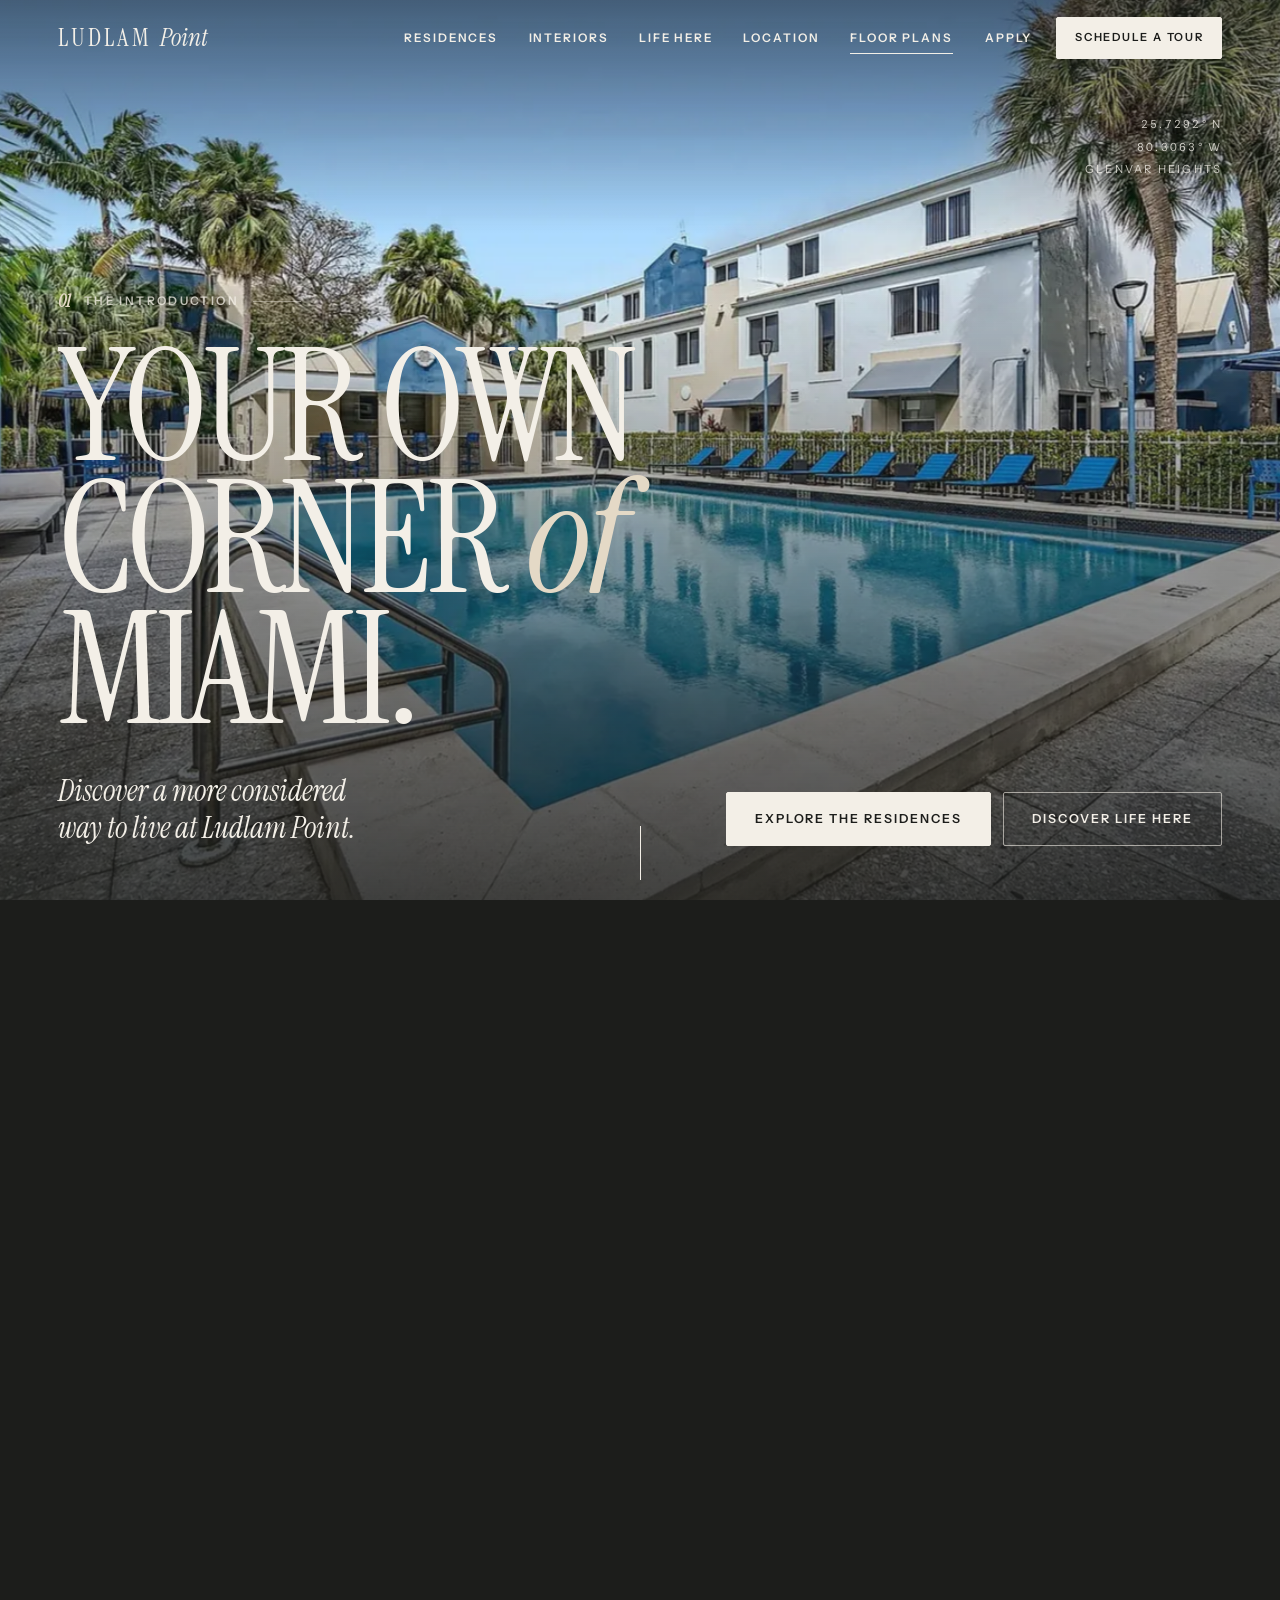
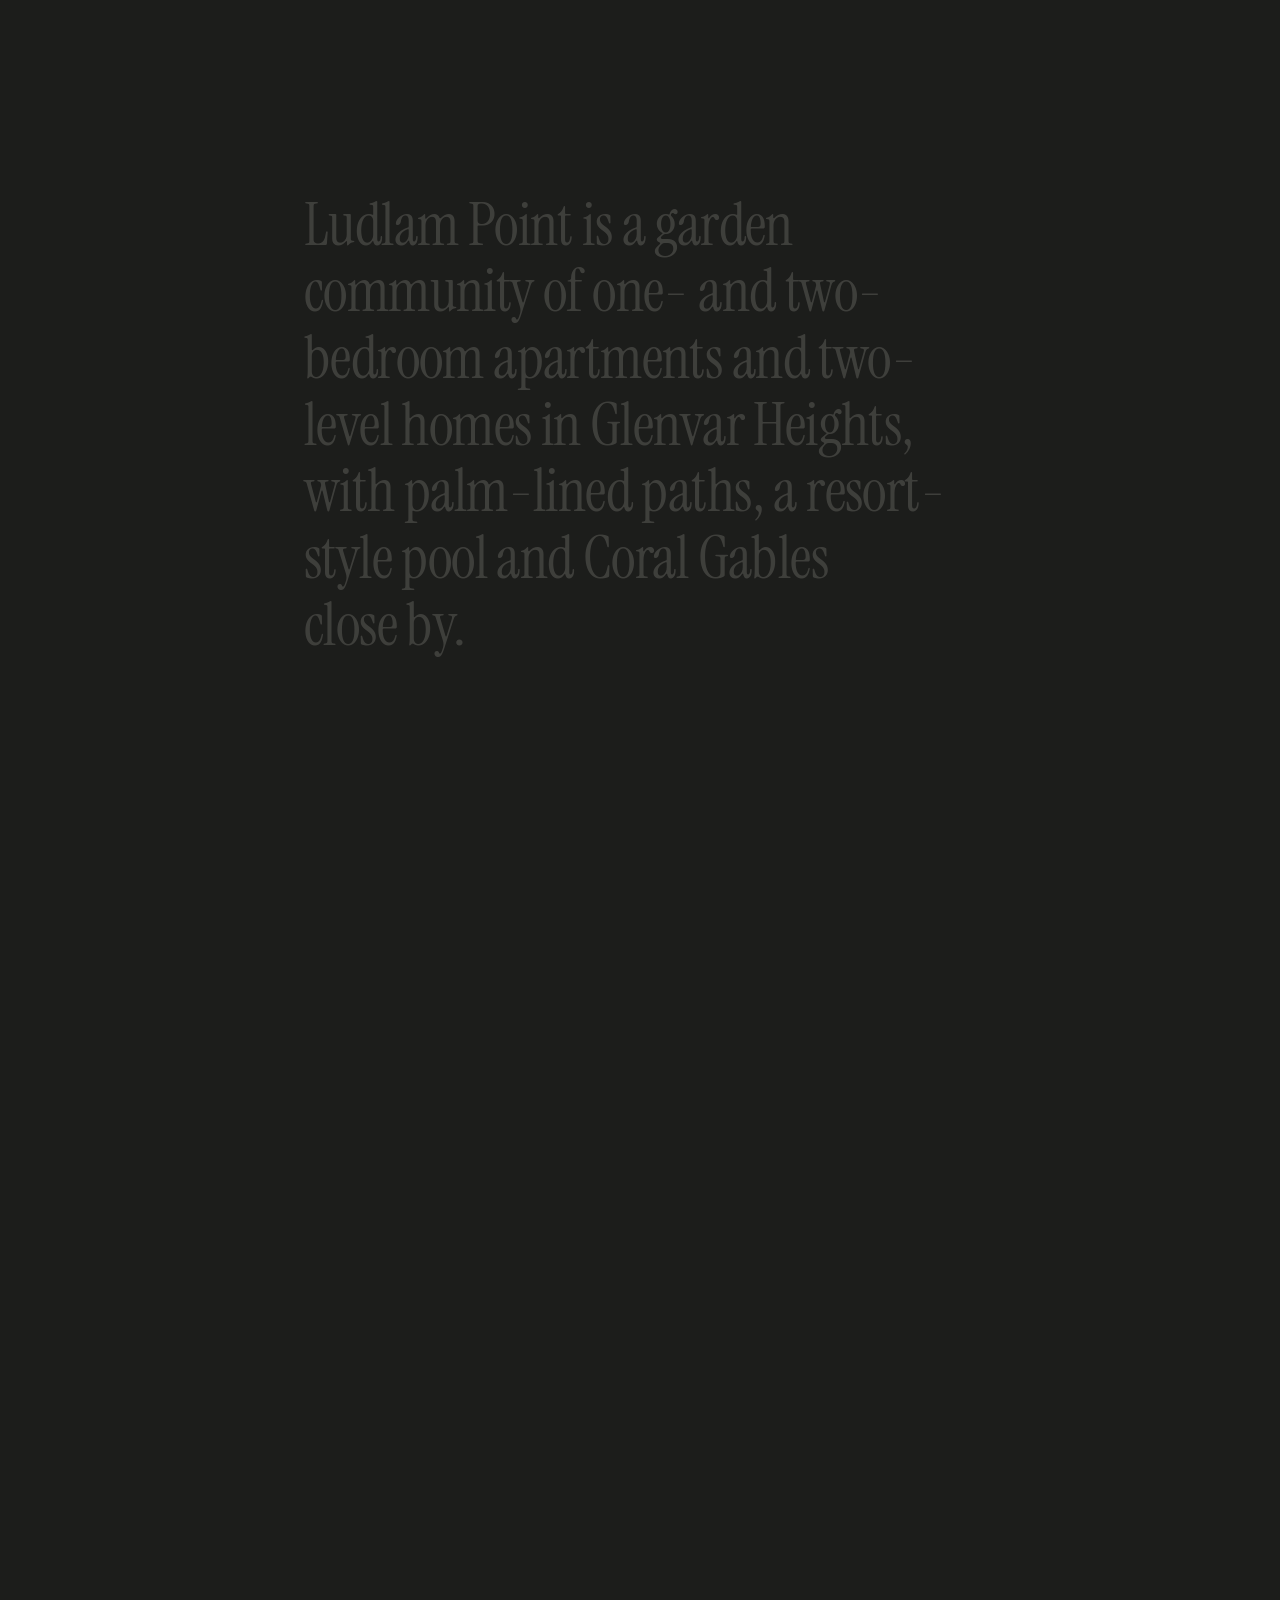
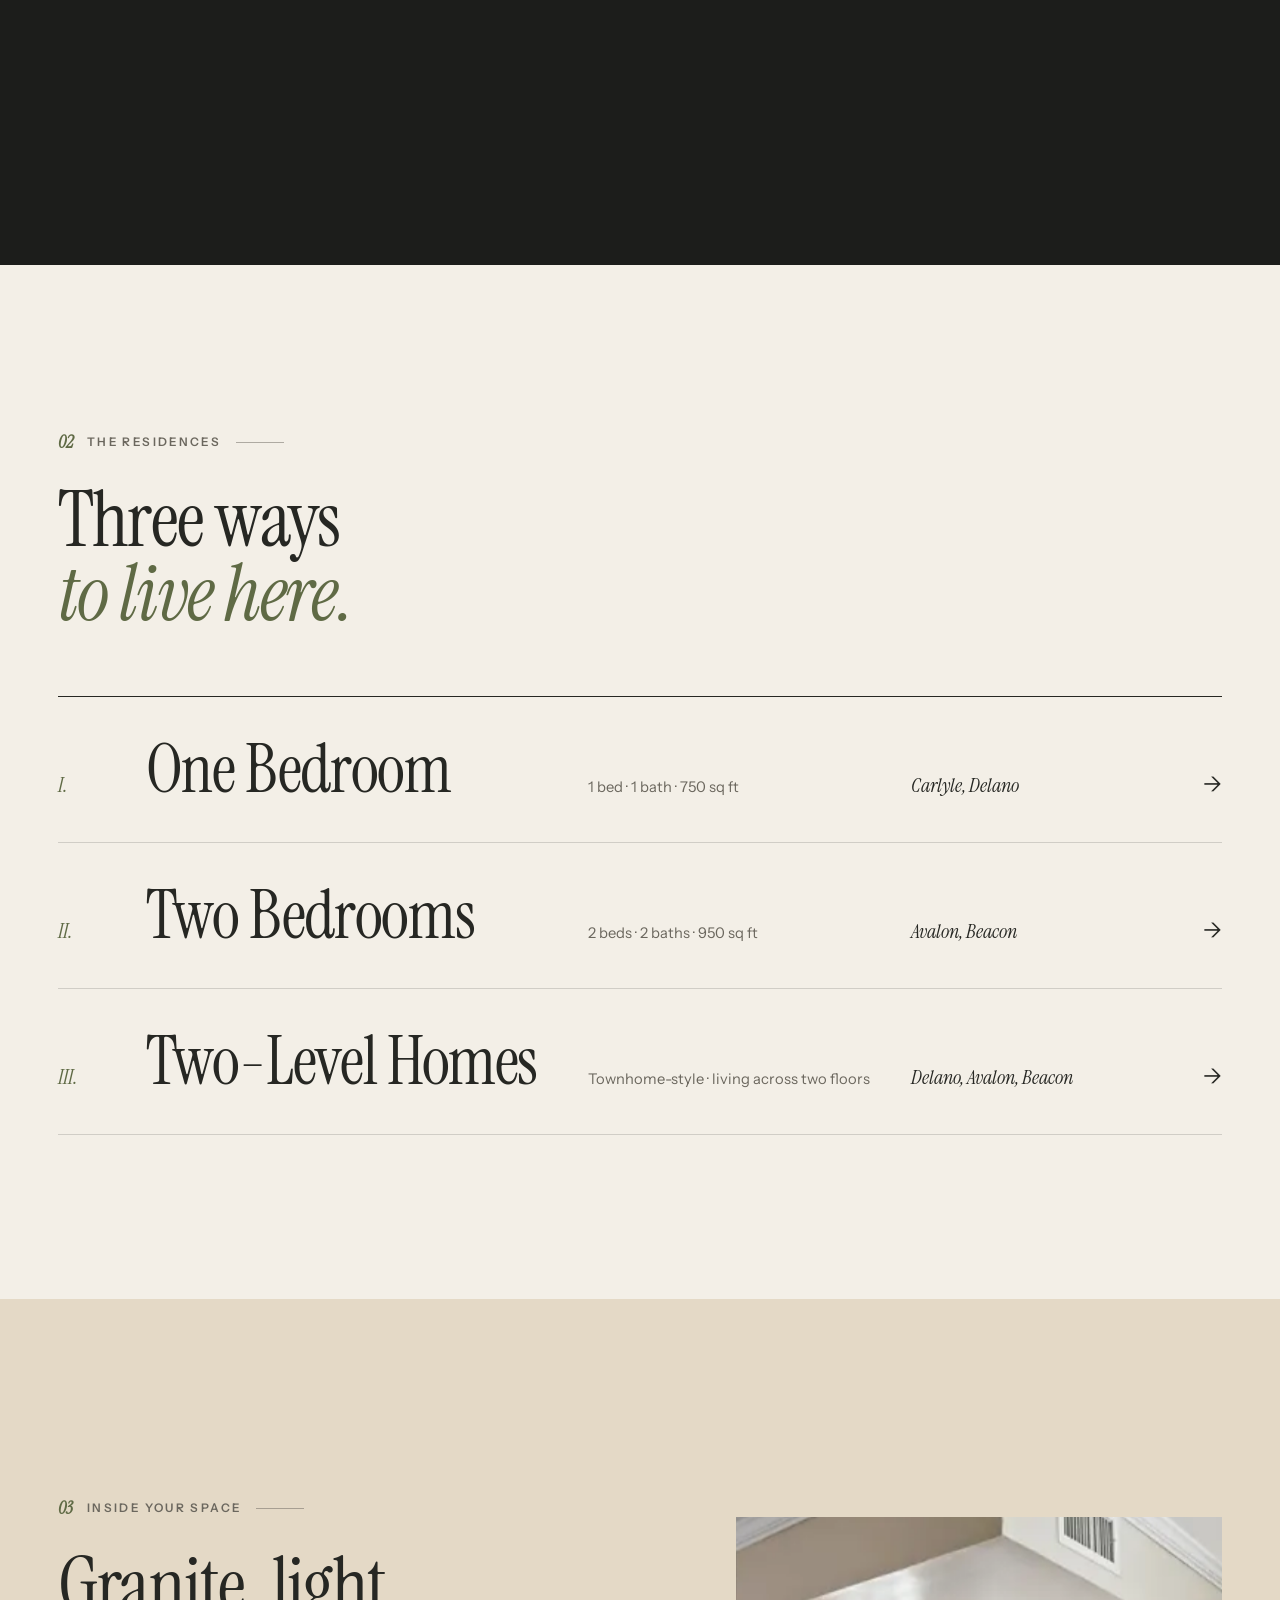
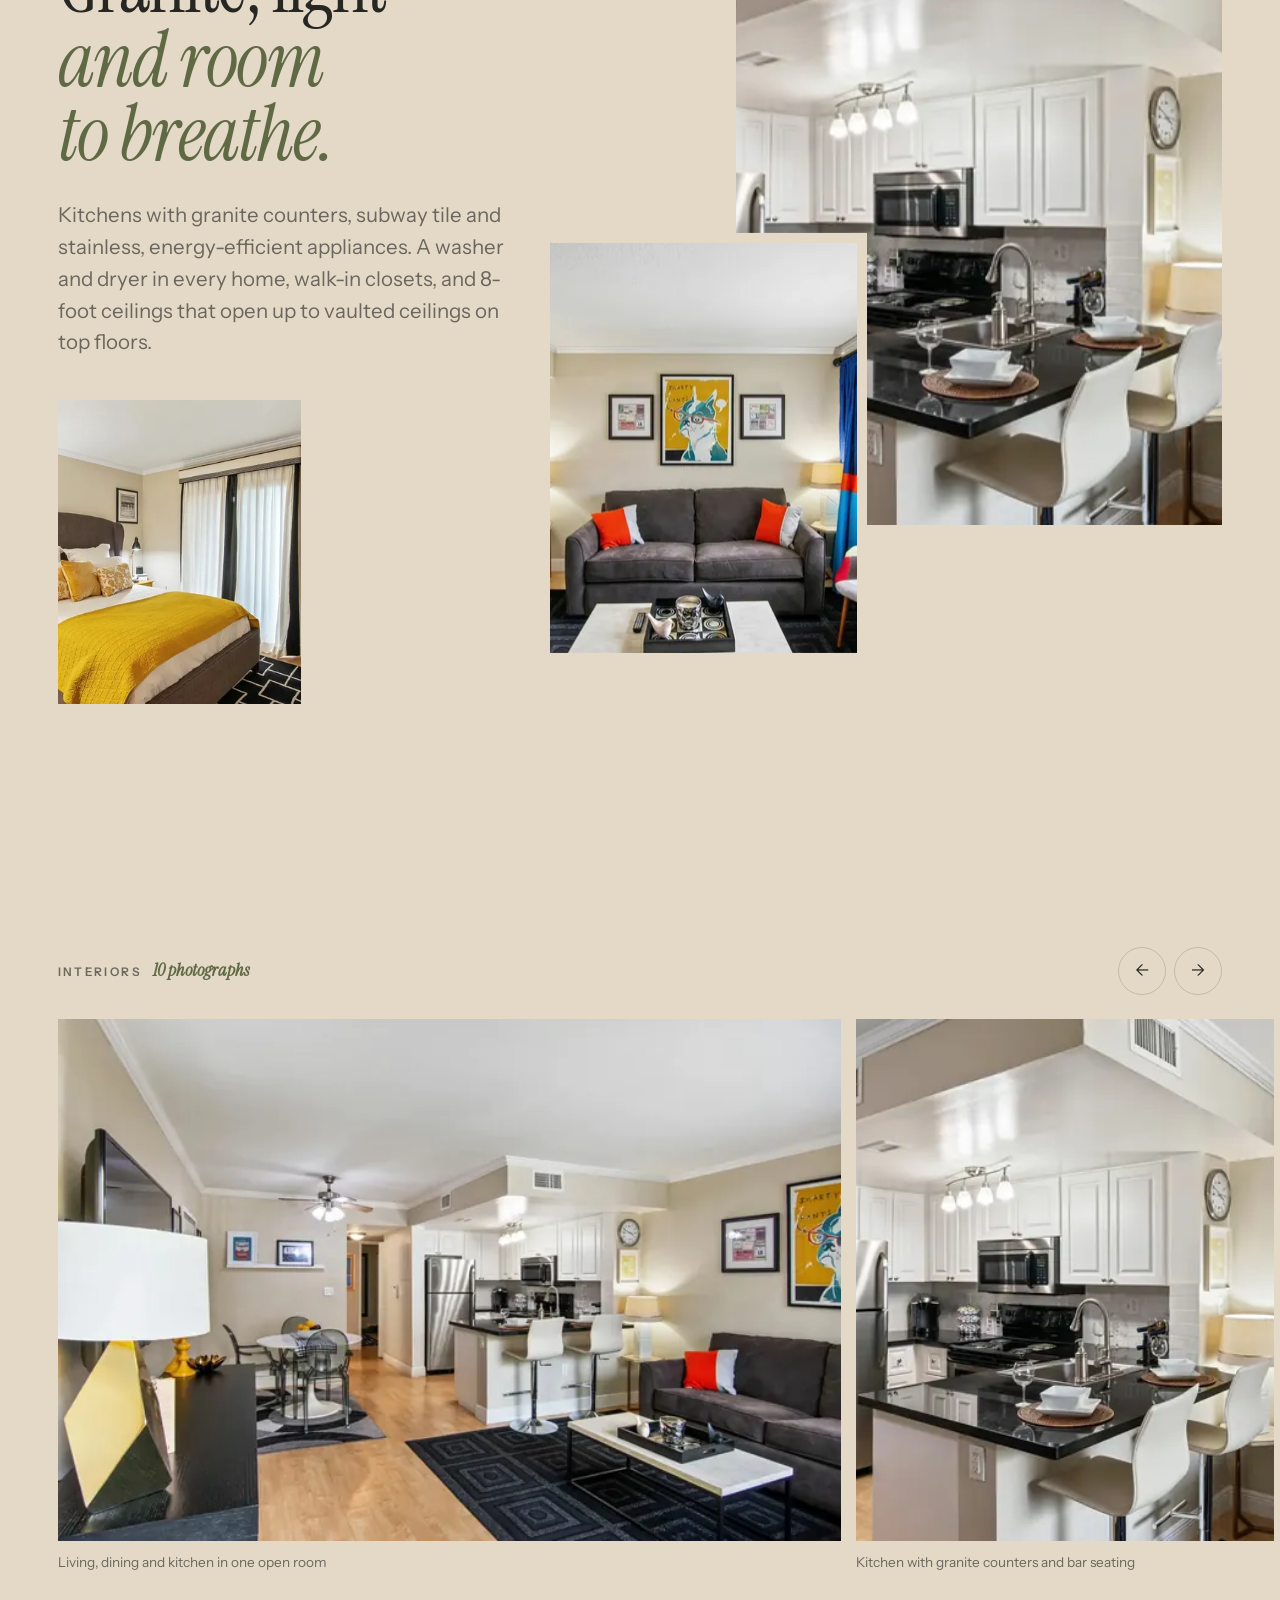
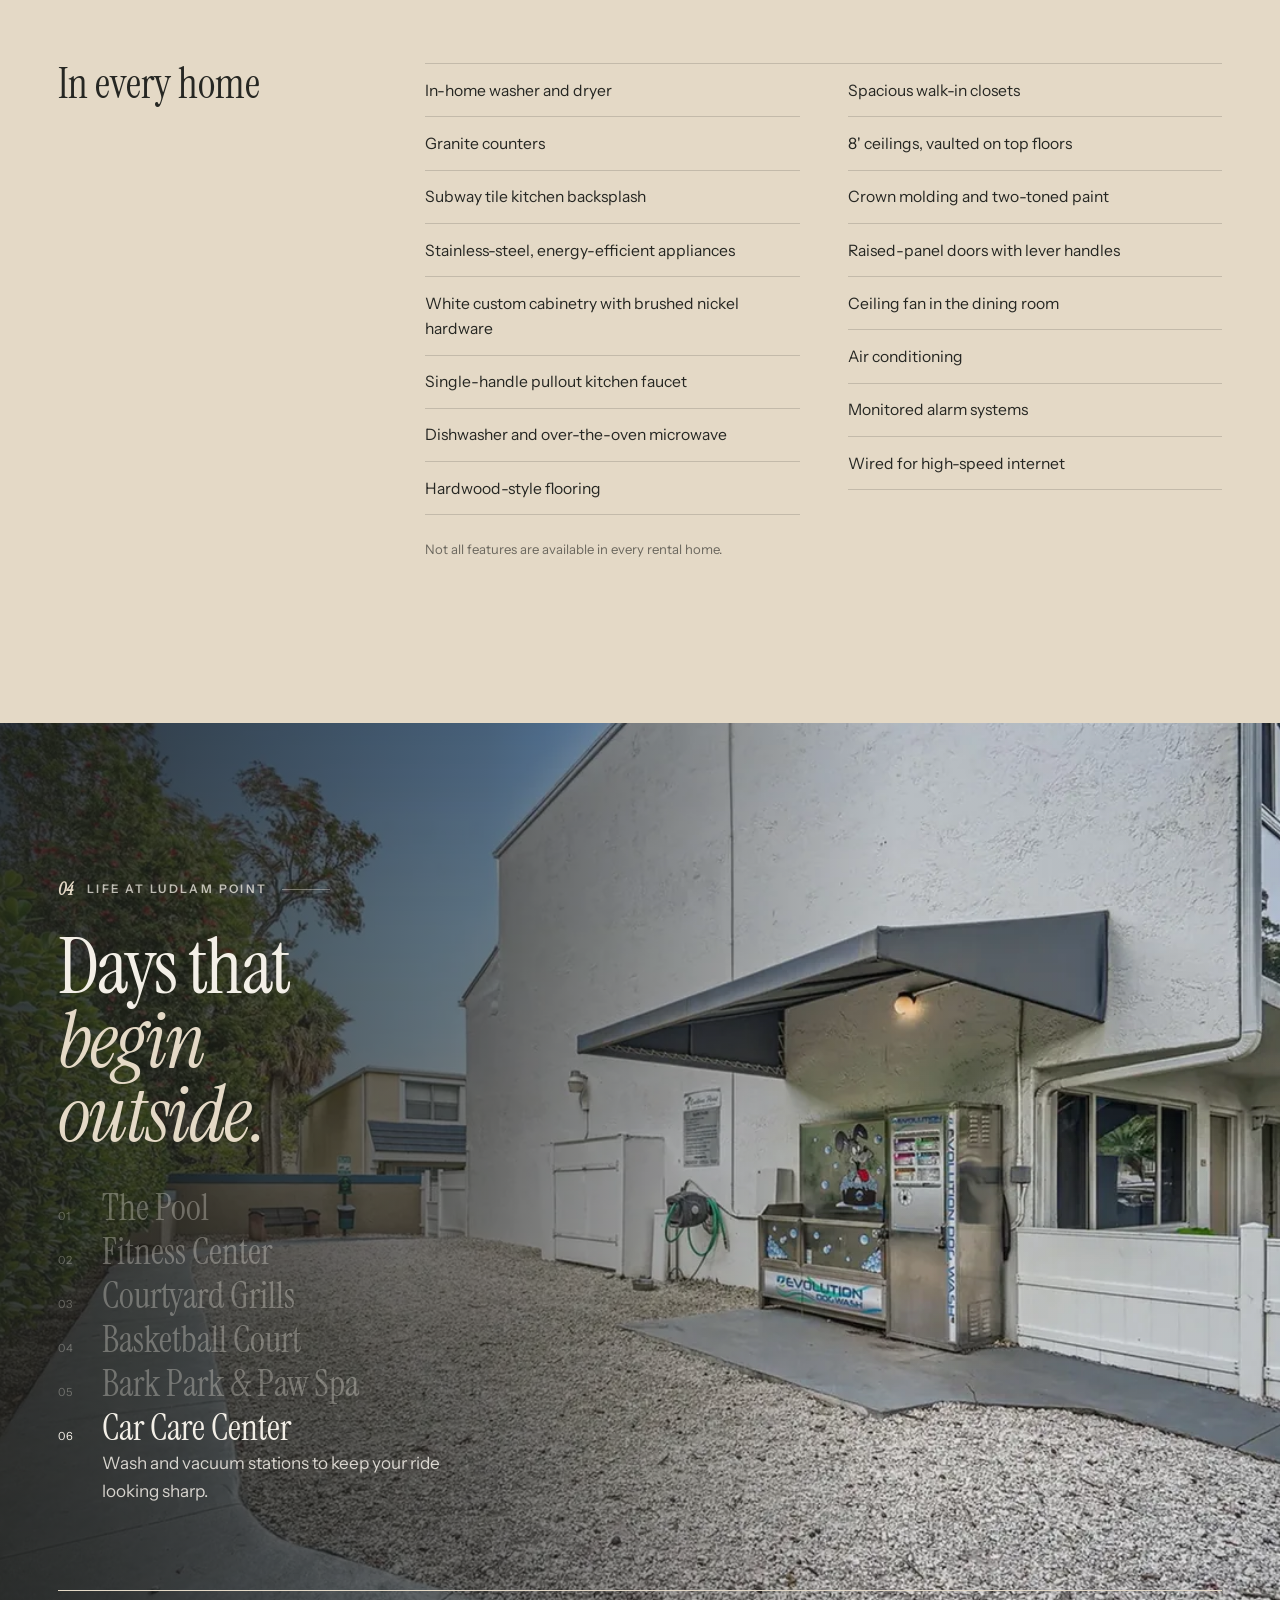
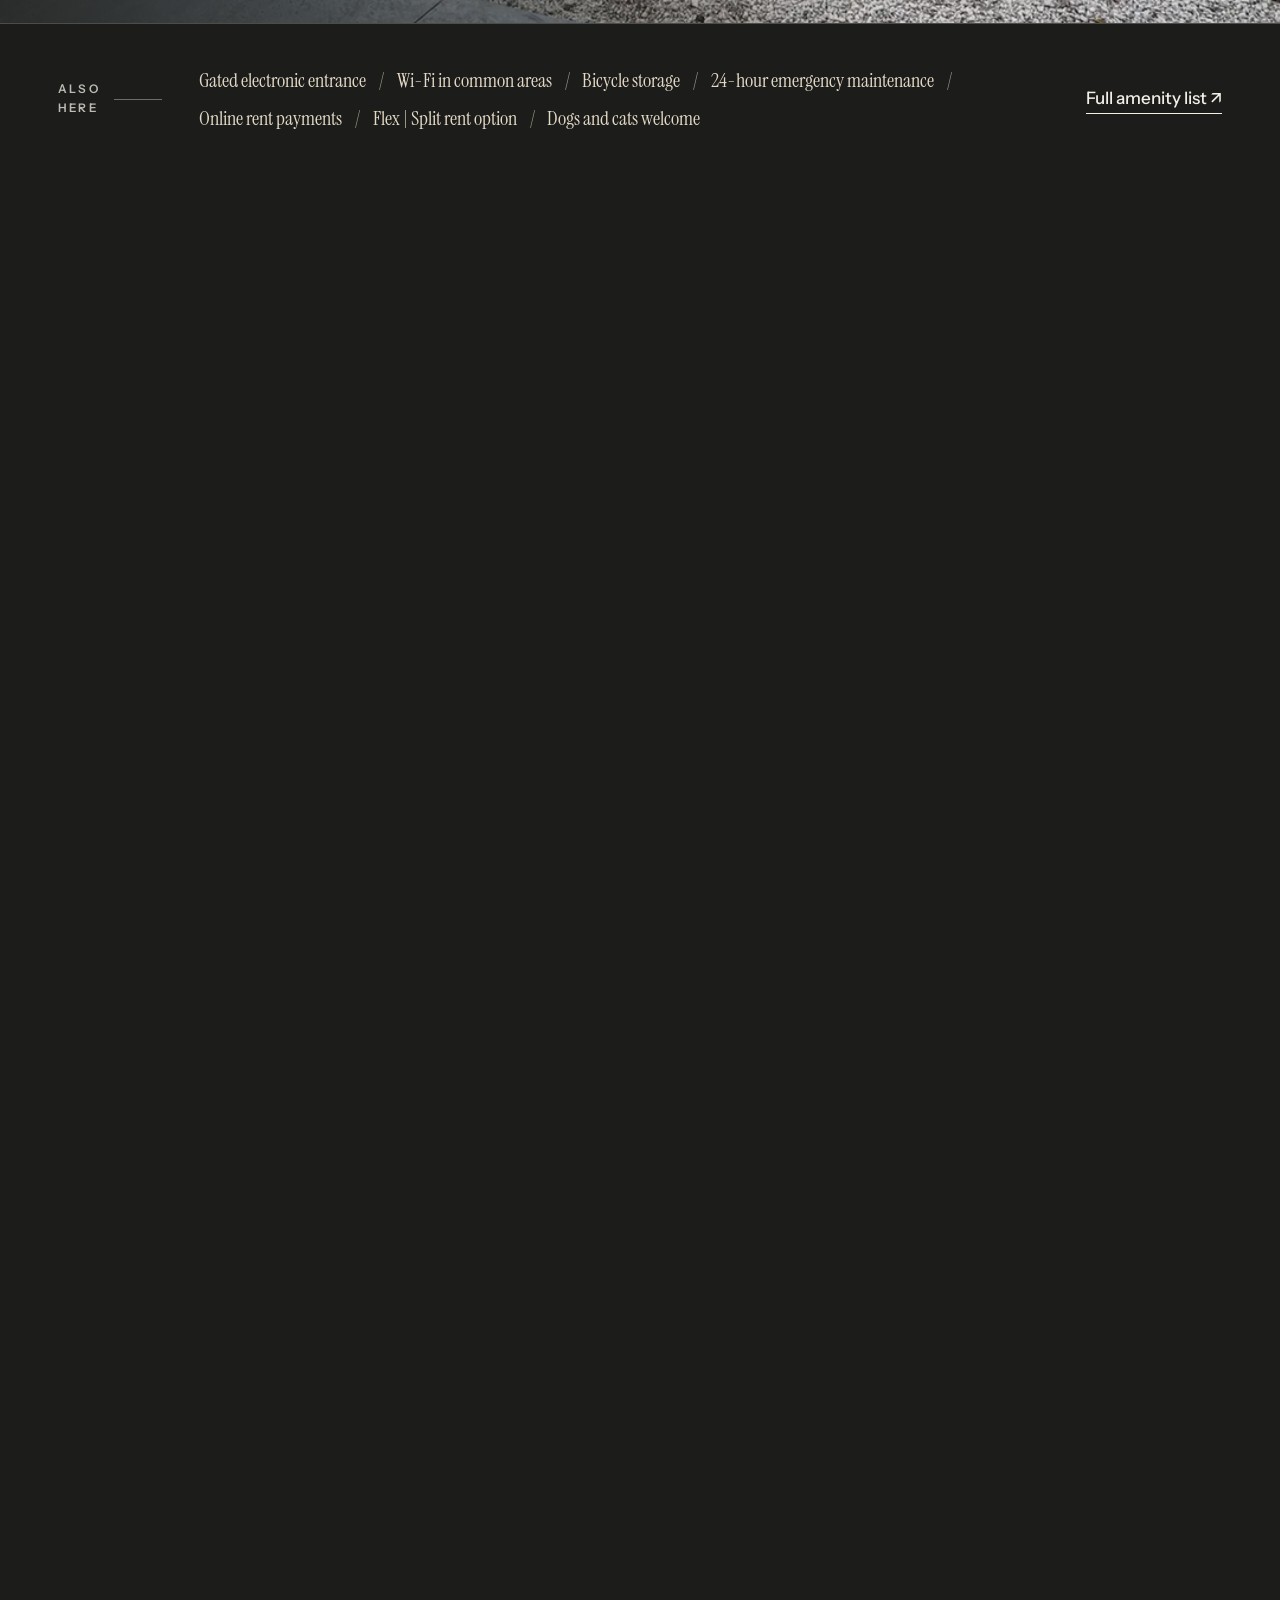
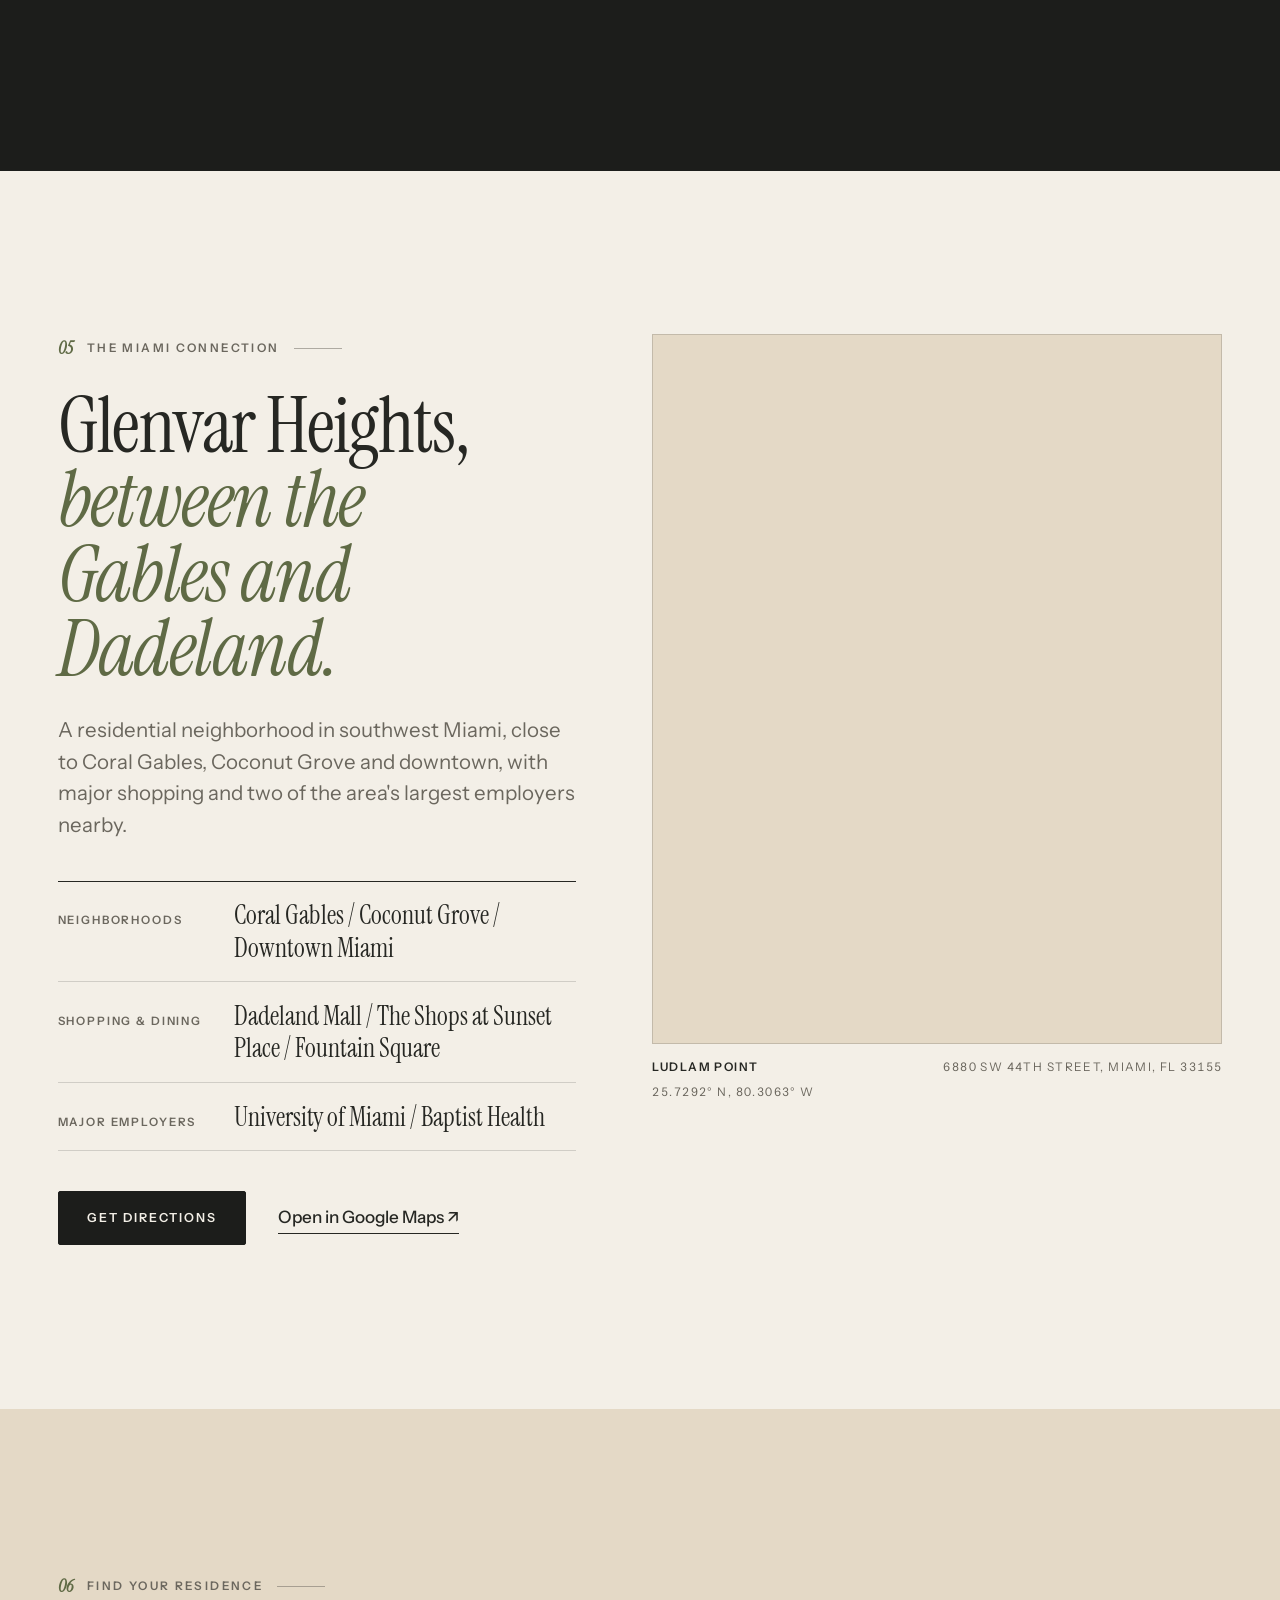
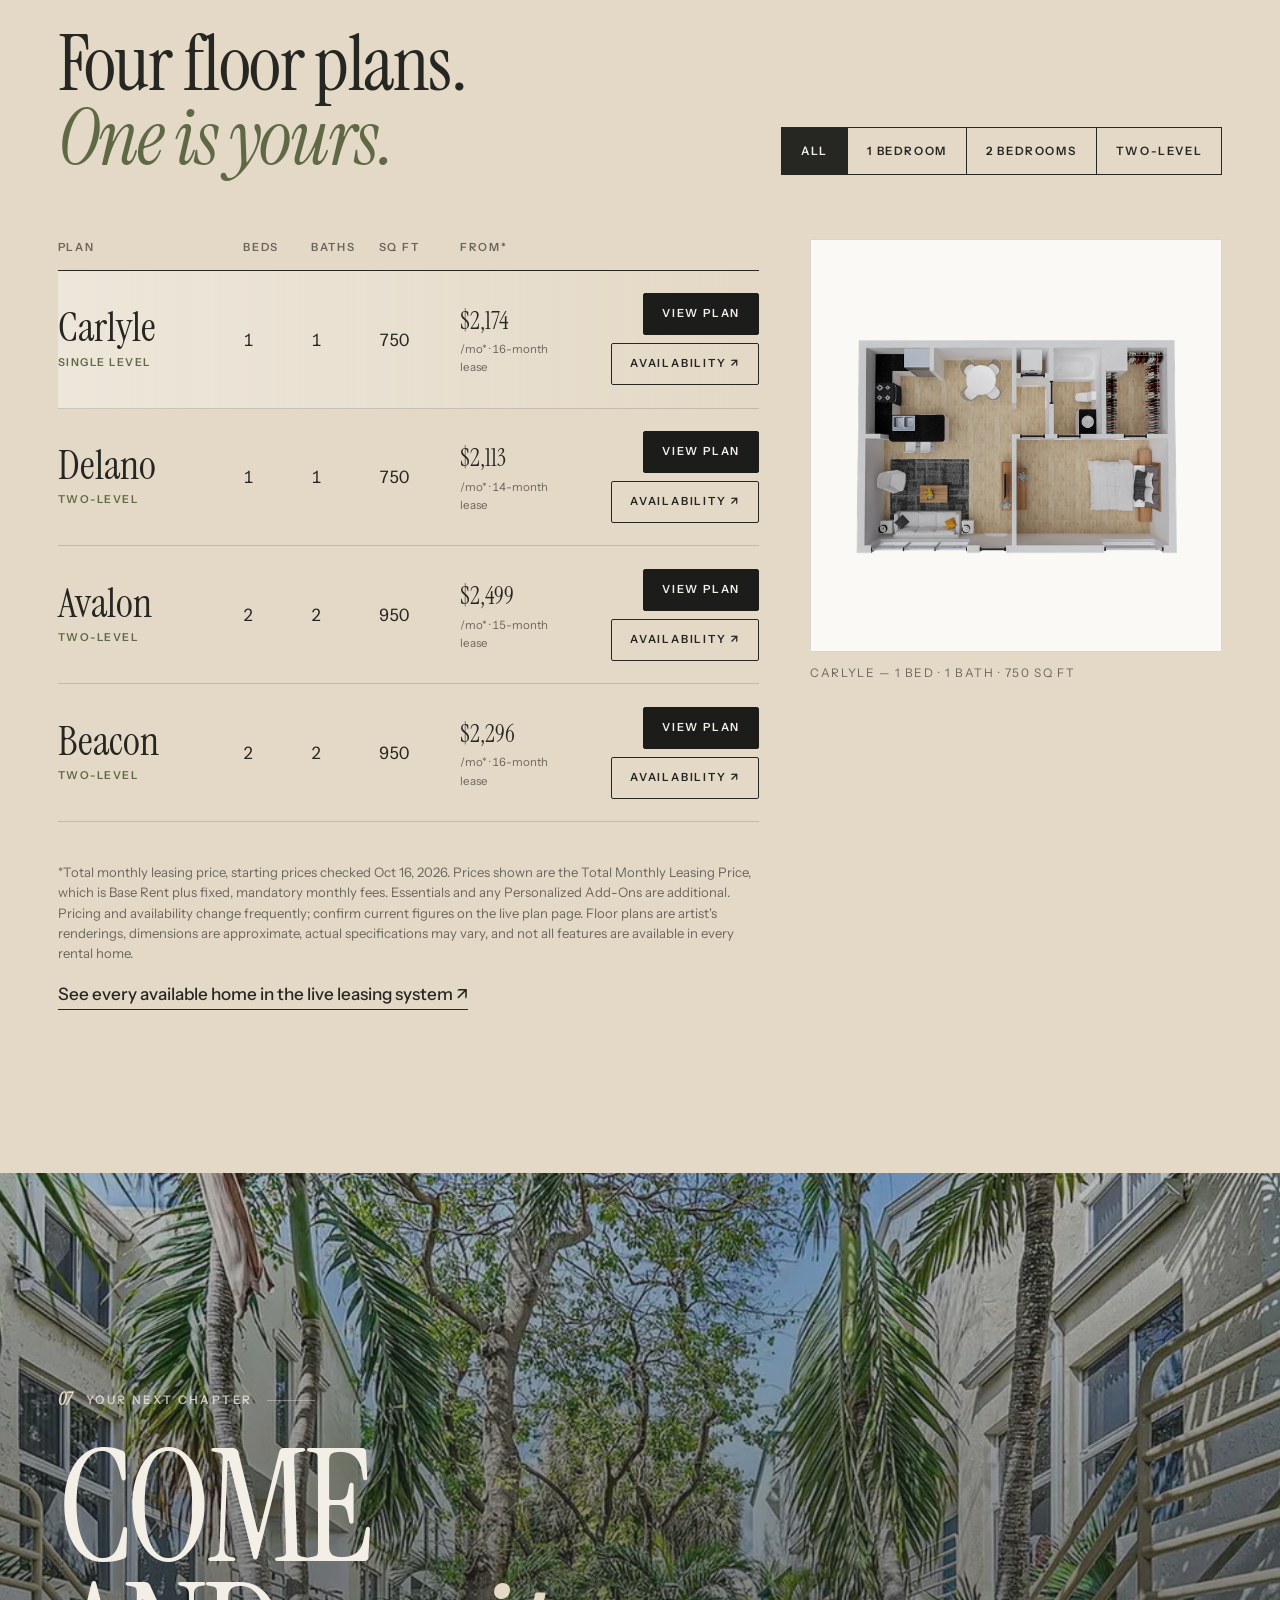
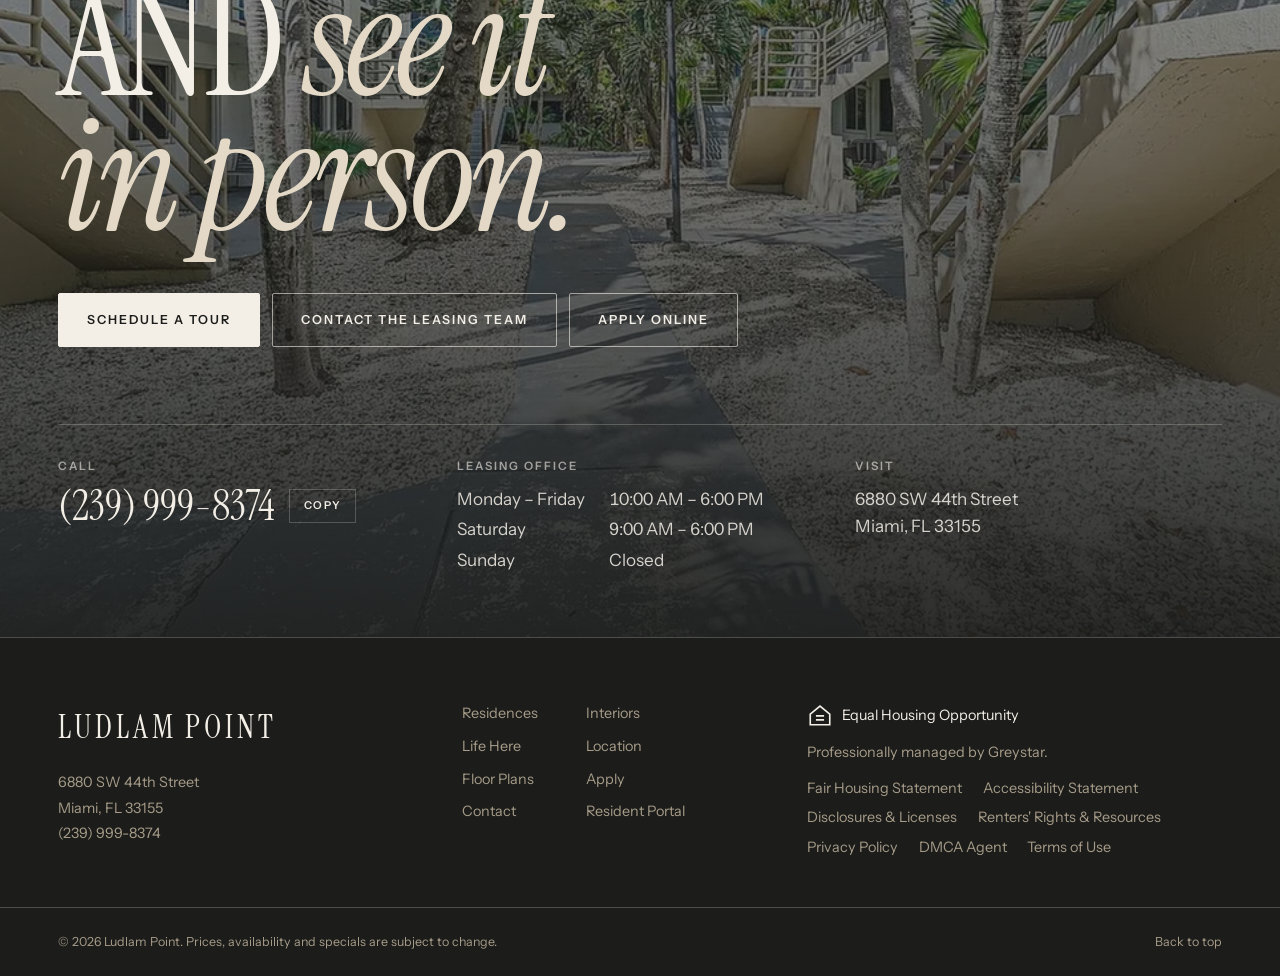
==== commit 8f94aaef: "Editorial cinematic redesign: eight scenes and a page per floor plan - Ivory, sand, charcoal and oli" ====
--- a/index.html
+++ b/index.html
@@ -3,25 +3,22 @@
 <head>
   <meta charset="utf-8">
   <meta name="viewport" content="width=device-width, initial-scale=1, viewport-fit=cover">
-  <title>Ludlam Point | Apartments in Glenvar Heights, Miami, FL</title>
-  <meta name="description" content="One- and two-bedroom apartments, including two-level layouts, at 6880 SW 44th Street in Miami. In-home washer and dryer, resort-style pool, fitness center, bark park and a gated entrance. Schedule a tour.">
+  <title>Ludlam Point | Apartments in Glenvar Heights, Miami</title>
+  <meta name="description" content="Your own corner of Miami. One- and two-bedroom apartments and two-level homes at 6880 SW 44th Street, with in-home washer and dryer, a resort-style pool and a fitness center. Explore floor plans and schedule a tour.">
   <link rel="canonical" href="https://www.ludlampoint.com/">
-  <meta name="theme-color" content="#19b3c3">
-
+  <meta name="theme-color" content="#1c1d1b">
   <meta property="og:type" content="website">
   <meta property="og:site_name" content="Ludlam Point">
-  <meta property="og:title" content="Ludlam Point | Apartments in Miami, FL">
-  <meta property="og:description" content="One- and two-bedroom apartments with in-home laundry, a resort-style pool and palm-lined grounds in Glenvar Heights, Miami.">
+  <meta property="og:title" content="Ludlam Point | Your own corner of Miami">
+  <meta property="og:description" content="One- and two-bedroom apartments and two-level homes in Glenvar Heights, Miami.">
   <meta property="og:image" content="assets/img/1920/poolPalms.webp">
-  <meta property="og:url" content="https://www.ludlampoint.com/">
   <meta name="twitter:card" content="summary_large_image">
-
-  <link rel="icon" href="data:image/svg+xml,%3Csvg xmlns='http://www.w3.org/2000/svg' viewBox='0 0 32 32'%3E%3Crect width='32' height='32' rx='8' fill='%2319b3c3'/%3E%3Ccircle cx='16' cy='14' r='6' fill='%23ffc93c'/%3E%3Cpath d='M4 23c4-3 8-3 12 0s8 3 12 0' fill='none' stroke='%23fff' stroke-width='2.5'/%3E%3C/svg%3E">
+  <link rel="icon" href="data:image/svg+xml,%3Csvg xmlns='http://www.w3.org/2000/svg' viewBox='0 0 32 32'%3E%3Crect width='32' height='32' fill='%231c1d1b'/%3E%3Ctext x='16' y='22' font-family='Georgia' font-size='17' text-anchor='middle' fill='%23f3efe7'%3ELP%3C/text%3E%3C/svg%3E">
 
   <link rel="preconnect" href="https://fonts.googleapis.com">
   <link rel="preconnect" href="https://fonts.gstatic.com" crossorigin>
-  <link rel="stylesheet" href="https://fonts.googleapis.com/css2?family=Bricolage+Grotesque:opsz,wght@12..96,500..800&family=Fraunces:ital,opsz,wght@1,9..144,500..700&family=Figtree:wght@400;500;600;700&display=swap">
-  <link rel="preload" as="image" href="assets/img/1280/poolPalms.webp"
+  <link rel="stylesheet" href="https://fonts.googleapis.com/css2?family=Instrument+Serif:ital@0;1&family=Instrument+Sans:wght@400;500;600&display=swap">
+  <link rel="preload" as="image" href="assets/img/1920/poolPalms.webp"
         imagesrcset="assets/img/640/poolPalms.webp 640w, assets/img/1280/poolPalms.webp 1280w, assets/img/1920/poolPalms.webp 1920w"
         imagesizes="100vw" fetchpriority="high">
   <link rel="stylesheet" href="assets/css/styles.css">
@@ -33,14 +30,7 @@
     "name": "Ludlam Point",
     "url": "https://www.ludlampoint.com/",
     "telephone": "+1-239-999-8374",
-    "address": {
-      "@type": "PostalAddress",
-      "streetAddress": "6880 SW 44th Street",
-      "addressLocality": "Miami",
-      "addressRegion": "FL",
-      "postalCode": "33155",
-      "addressCountry": "US"
-    },
+    "address": { "@type": "PostalAddress", "streetAddress": "6880 SW 44th Street", "addressLocality": "Miami", "addressRegion": "FL", "postalCode": "33155", "addressCountry": "US" },
     "geo": { "@type": "GeoCoordinates", "latitude": 25.7291836, "longitude": -80.3063361 },
     "petsAllowed": true,
     "amenityFeature": [
@@ -57,375 +47,325 @@
   }
   </script>
 </head>
-<body>
+<body class="home">
   <a class="skip" href="#main">Skip to content</a>
 
-  <!-- ================= NAV ================= -->
-  <header class="nav" id="nav">
+  <header class="nav" id="nav" data-theme="light-on-dark">
     <div class="nav__inner">
-      <a class="logo" href="#top" aria-label="Ludlam Point, back to top">
-        <svg class="logo__sun" viewBox="0 0 40 40" aria-hidden="true">
-          <circle cx="20" cy="17" r="8"/>
-          <path d="M4 29c5-4 11-4 16 0s11 4 16 0"/>
-        </svg>
-        <span class="logo__word">Ludlam<b>Point</b></span>
-      </a>
+      <a class="mark" href="#top" aria-label="Ludlam Point, back to top">Ludlam<span>Point</span></a>
       <nav class="nav__links" aria-label="Primary">
-        <a href="#apartments">Apartments</a>
-        <a href="#amenities">Amenities</a>
-        <a href="#gallery">Gallery</a>
-        <a href="#neighborhood">Neighborhood</a>
+        <a href="#residences">Residences</a>
+        <a href="#inside">Interiors</a>
+        <a href="#life">Life Here</a>
+        <a href="#location">Location</a>
+        <a href="#find">Floor Plans</a>
       </nav>
       <div class="nav__actions">
         <a class="nav__apply" href="" data-link="apply" target="_blank" rel="noopener">Apply</a>
-        <a class="btn btn--coral btn--sm nav__tour" href="" data-link="contact" target="_blank" rel="noopener">Schedule a Tour</a>
-        <button class="burger" id="menuToggle" aria-expanded="false" aria-controls="menu" aria-label="Open menu">
-          <span></span><span></span>
-        </button>
+        <a class="btn btn--light btn--sm nav__cta" href="" data-link="contact" target="_blank" rel="noopener">Schedule a Tour</a>
+        <button class="menu-btn" id="menuToggle" aria-expanded="false" aria-controls="menu"><span class="menu-btn__label">Menu</span><span class="menu-btn__lines" aria-hidden="true"><i></i><i></i></span></button>
       </div>
     </div>
   </header>
 
   <div class="menu" id="menu" hidden>
     <nav class="menu__links" aria-label="Mobile">
-      <a href="#apartments"><span>01</span>Apartments</a>
-      <a href="#amenities"><span>02</span>Amenities</a>
-      <a href="#gallery"><span>03</span>Gallery</a>
-      <a href="#neighborhood"><span>04</span>Neighborhood</a>
-      <a href="#visit"><span>05</span>Visit &amp; Lease</a>
+      <a href="#residences"><small>02</small>Residences</a>
+      <a href="#inside"><small>03</small>Interiors</a>
+      <a href="#life"><small>04</small>Life Here</a>
+      <a href="#location"><small>05</small>Location</a>
+      <a href="#find"><small>06</small>Floor Plans</a>
+      <a href="#chapter"><small>07</small>Visit</a>
     </nav>
-    <div class="menu__actions">
-      <a class="btn btn--coral" href="" data-link="contact" target="_blank" rel="noopener">Schedule a Tour</a>
-      <a class="btn btn--white" href="" data-link="apply" target="_blank" rel="noopener">Apply Online</a>
+    <div class="menu__foot">
+      <a class="btn btn--light" href="" data-link="contact" target="_blank" rel="noopener">Schedule a Tour</a>
+      <a class="btn btn--line-light" href="" data-link="apply" target="_blank" rel="noopener">Apply Online</a>
+      <p><span data-fill="street"></span>, <span data-fill="cityline"></span><br><a href="" data-link="phone" data-fill="phone"></a></p>
     </div>
-    <p class="menu__meta"><span data-fill="street"></span>, <span data-fill="cityline"></span><br><a href="" data-link="phone" data-fill="phone"></a></p>
   </div>
 
   <main id="main">
 
-    <!-- ================= HERO: framed pool that opens to full screen ================= -->
-    <section class="hero" id="top" data-scroll aria-labelledby="hero-title">
-      <div class="hero__stage">
-        <div class="hero__copy">
-          <p class="tag tag--pool"><span class="dot"></span>Glenvar Heights · Miami, Florida</p>
-          <h1 class="hero__title" id="hero-title">
-            <span class="ln"><span>Your next chapter</span></span>
-            <span class="ln"><span>starts <em>here.</em></span></span>
+    <!-- 01 — THE INTRODUCTION -->
+    <section class="intro" id="top" data-scroll aria-labelledby="intro-title">
+      <div class="intro__stage">
+        <div class="intro__media">
+          <img class="intro__img" data-photo="poolPalms" data-sizes="100vw" data-eager
+               alt="The Ludlam Point pool framed by palm trees, with the apartment buildings behind it">
+        </div>
+        <div class="intro__veil" aria-hidden="true"></div>
+        <div class="intro__content">
+          <p class="kicker kicker--light"><span>01</span> The Introduction</p>
+          <h1 class="intro__title" id="intro-title">
+            <span class="ln"><span>Your own</span></span>
+            <span class="ln"><span>corner <em>of</em></span></span>
+            <span class="ln"><span>Miami.</span></span>
           </h1>
-        </div>
-        <div class="hero__frame">
-          <img class="hero__img" data-photo="poolPalms" data-sizes="100vw" data-eager
-               alt="The Ludlam Point pool framed by palm trees, with the apartment buildings behind it under a clear sky">
-          <div class="hero__glow" aria-hidden="true"></div>
-          <div class="hero__panel">
-            <p class="hero__lede">Discover comfortable apartment living in Miami, with the spaces, amenities, and convenience to make yourself at home.</p>
-            <div class="hero__ctas">
-              <a class="btn btn--sun" href="#apartments">Explore Floor Plans</a>
-              <a class="btn btn--glass" href="" data-link="contact" target="_blank" rel="noopener">Schedule a Tour ↗</a>
+          <div class="intro__foot">
+            <p class="intro__lede">Discover a more considered way to live at Ludlam Point.</p>
+            <div class="intro__ctas">
+              <a class="btn btn--light" href="#residences">Explore the Residences</a>
+              <a class="btn btn--line-light" href="#life">Discover Life Here</a>
             </div>
           </div>
         </div>
-        <div class="badge" aria-hidden="true">
-          <svg viewBox="0 0 200 200">
-            <defs><path id="badgeCircle" d="M100,100 m-78,0 a78,78 0 1,1 156,0 a78,78 0 1,1 -156,0"/></defs>
-            <text><textPath href="#badgeCircle">6880 SW 44TH STREET · MIAMI FL 33155 · </textPath></text>
-          </svg>
-          <span class="badge__sun"></span>
-        </div>
-      </div>
-    </section>
-
-    <!-- Ticker -->
-    <div class="ticker" aria-label="Community highlights">
-      <div class="ticker__track">
-        <ul>
-          <li>Resort-style pool</li><li>In-home washer &amp; dryer</li><li>Fitness center</li><li>Bark park &amp; paw spa</li><li>Courtyard BBQ grills</li><li>Basketball court</li><li>Gated entrance</li><li>Car care center</li>
-        </ul>
-        <ul aria-hidden="true">
-          <li>Resort-style pool</li><li>In-home washer &amp; dryer</li><li>Fitness center</li><li>Bark park &amp; paw spa</li><li>Courtyard BBQ grills</li><li>Basketball court</li><li>Gated entrance</li><li>Car care center</li>
-        </ul>
-      </div>
-    </div>
-
-    <!-- ================= POSTCARDS: photos fan out on scroll ================= -->
-    <section class="cards" id="community" data-scroll aria-labelledby="cards-title">
-      <div class="cards__stage">
-        <div class="cards__head">
-          <p class="tag tag--coral"><span class="dot"></span>Outside your door</p>
-          <h2 class="h-xl" id="cards-title">Palms, sunshine <em>and a pool</em> to come home to.</h2>
-        </div>
-        <div class="cards__deck" id="cardDeck">
-          <figure class="card" style="--r:-7deg;--tone:var(--pool)">
-            <img data-photo="amenPool" data-sizes="(min-width: 900px) 30vw, 78vw" alt="Pool with lounge chairs, palm trees and apartment buildings">
-            <figcaption>The pool</figcaption>
-          </figure>
-          <figure class="card" style="--r:4deg;--tone:var(--coral)">
-            <img data-photo="entrance" data-sizes="(min-width: 900px) 30vw, 78vw" alt="Blue stucco building entrance with palms and a brick walkway">
-            <figcaption>Blue stucco &amp; brick walks</figcaption>
-          </figure>
-          <figure class="card" style="--r:-3deg;--tone:var(--sun)">
-            <img data-photo="path" data-sizes="(min-width: 900px) 30vw, 78vw" alt="Shaded path between buildings lined with palms">
-            <figcaption>Palm-lined paths</figcaption>
-          </figure>
-          <figure class="card" style="--r:6deg;--tone:var(--palm)">
-            <img data-photo="poolBar" data-sizes="(min-width: 900px) 30vw, 78vw" alt="Covered poolside bar with high stools">
-            <figcaption>Poolside shade</figcaption>
-          </figure>
-          <figure class="card" style="--r:-5deg;--tone:var(--coral)">
-            <img data-photo="amenBbq" data-sizes="(min-width: 900px) 30vw, 78vw" alt="Covered grill area with stainless-steel grills and tropical plants">
-            <figcaption>Courtyard grills</figcaption>
-          </figure>
-        </div>
-      </div>
-    </section>
-
-    <!-- ================= STEP INSIDE: color changes per room ================= -->
-    <section class="inside" id="inside" aria-labelledby="inside-title" data-tone="pool">
-      <h2 class="sr-only" id="inside-title">Inside the apartments</h2>
-      <div class="inside__grid">
-        <div class="inside__media" id="insideMedia" aria-hidden="true"></div>
-        <div class="inside__steps" id="insideSteps"></div>
-      </div>
-      <div class="inside__features">
-        <p class="tag tag--ink"><span class="dot"></span>In every home</p>
+        <div class="intro__meta" aria-hidden="true">
+          <span>25.7292° N</span><span>80.3063° W</span><span>Glenvar Heights</span>
+        </div>
+        <a class="intro__cue" href="#statement" aria-label="Scroll to continue"><span></span></a>
+      </div>
+    </section>
+
+    <!-- Statement: words light up as you read -->
+    <section class="statement" id="statement" data-scroll aria-label="About Ludlam Point">
+      <div class="statement__stage">
+        <p class="statement__text" id="statementText">Ludlam Point is a garden community of one- and two-bedroom apartments and two-level homes in Glenvar Heights, with palm-lined paths, a resort-style pool and Coral Gables close by.</p>
+      </div>
+    </section>
+
+    <!-- 02 — THE RESIDENCES -->
+    <section class="residences" id="residences" aria-labelledby="res-title">
+      <div class="wrap">
+        <header class="sec-head">
+          <p class="kicker"><span>02</span> The Residences</p>
+          <h2 class="display" id="res-title">Three ways <em>to live here.</em></h2>
+        </header>
+        <ol class="index" id="residenceIndex">
+          <li class="index__row" data-img="openConcept">
+            <a href="#find" data-filter-link="1">
+              <span class="index__num">I.</span>
+              <span class="index__name">One Bedroom</span>
+              <span class="index__facts">1 bed · 1 bath · 750 sq ft</span>
+              <span class="index__plans">Carlyle, Delano</span>
+              <span class="index__arrow" aria-hidden="true">→</span>
+            </a>
+            <figure class="index__thumb"><img data-photo="openConcept" data-sizes="90vw" alt="Open living, dining and kitchen room"></figure>
+          </li>
+          <li class="index__row" data-img="bed2">
+            <a href="#find" data-filter-link="2">
+              <span class="index__num">II.</span>
+              <span class="index__name">Two Bedrooms</span>
+              <span class="index__facts">2 beds · 2 baths · 950 sq ft</span>
+              <span class="index__plans">Avalon, Beacon</span>
+              <span class="index__arrow" aria-hidden="true">→</span>
+            </a>
+            <figure class="index__thumb"><img data-photo="bed2" data-sizes="90vw" alt="Bedroom with nightstands and a mirror"></figure>
+          </li>
+          <li class="index__row" data-img="model3">
+            <a href="#find" data-filter-link="two-level">
+              <span class="index__num">III.</span>
+              <span class="index__name">Two-Level Homes</span>
+              <span class="index__facts">Townhome-style · living across two floors</span>
+              <span class="index__plans">Delano, Avalon, Beacon</span>
+              <span class="index__arrow" aria-hidden="true">→</span>
+            </a>
+            <figure class="index__thumb"><img data-photo="model3" data-sizes="90vw" alt="Two-level home with stairs to the upper floor"></figure>
+          </li>
+        </ol>
+        <div class="cursor-img" id="cursorImg" aria-hidden="true"><img alt=""></div>
+      </div>
+    </section>
+
+    <!-- 03 — INSIDE YOUR SPACE -->
+    <section class="inside" id="inside" aria-labelledby="inside-title">
+      <div class="inside__stage">
+        <div class="inside__layer inside__layer--a" data-speed="-0.12">
+          <img data-photo="kitchenBar" data-sizes="(min-width: 861px) 34vw, 70vw" alt="Kitchen with granite counters, stainless appliances and bar seating">
+        </div>
+        <div class="inside__layer inside__layer--b" data-speed="0.18">
+          <img data-photo="living" data-sizes="(min-width: 861px) 26vw, 55vw" alt="Living room with a sofa and large window">
+        </div>
+        <div class="inside__layer inside__layer--c" data-speed="0.32">
+          <img data-photo="bed3" data-sizes="(min-width: 861px) 20vw, 45vw" alt="Bedroom with a yellow throw and a large window">
+        </div>
+        <div class="inside__copy">
+          <p class="kicker"><span>03</span> Inside Your Space</p>
+          <h2 class="display" id="inside-title">Granite, light <em>and room to breathe.</em></h2>
+          <p class="body-l">Kitchens with granite counters, subway tile and stainless, energy-efficient appliances. A washer and dryer in every home, walk-in closets, and 8-foot ceilings that open up to vaulted ceilings on top floors.</p>
+        </div>
+      </div>
+      <div class="film">
+        <div class="film__head wrap">
+          <p class="film__label">Interiors <span id="filmCount"></span></p>
+          <div class="film__nav">
+            <button class="arrow" type="button" id="filmPrev" aria-label="Scroll interiors left">←</button>
+            <button class="arrow" type="button" id="filmNext" aria-label="Scroll interiors right">→</button>
+          </div>
+        </div>
+        <ul class="film__track" id="filmTrack" aria-label="Interior photos"></ul>
+      </div>
+      <div class="wrap specs-list">
+        <h3 class="specs-list__title">In every home</h3>
         <ul id="featureList"></ul>
         <p class="fine">Not all features are available in every rental home.</p>
       </div>
     </section>
 
-    <!-- ================= FLOOR PLANS ================= -->
-    <section class="plans" id="apartments" aria-labelledby="plans-title">
+    <!-- 04 — LIFE AT LUDLAM POINT -->
+    <section class="life" id="life" data-scroll aria-labelledby="life-title">
+      <div class="life__stage">
+        <div class="life__frames" id="lifeFrames" aria-hidden="true"></div>
+        <div class="life__shade" aria-hidden="true"></div>
+        <div class="life__copy">
+          <p class="kicker kicker--light"><span>04</span> Life at Ludlam Point</p>
+          <h2 class="life__title" id="life-title">Days that <em>begin outside.</em></h2>
+          <ol class="life__list" id="lifeList"></ol>
+        </div>
+        <div class="life__progress" aria-hidden="true"><span></span></div>
+      </div>
+      <div class="life__also">
+        <div class="wrap life__also-inner">
+          <p class="kicker kicker--light">Also here</p>
+          <ul id="alsoList"></ul>
+          <a class="textlink textlink--light" href="" data-link="amenities" target="_blank" rel="noopener">Full amenity list ↗</a>
+        </div>
+      </div>
+    </section>
+
+    <!-- 05 — THE MIAMI CONNECTION -->
+    <section class="location" id="location" aria-labelledby="loc-title">
+      <div class="wrap location__grid">
+        <div class="location__copy">
+          <p class="kicker"><span>05</span> The Miami Connection</p>
+          <h2 class="display" id="loc-title">Glenvar Heights, <em>between the Gables and Dadeland.</em></h2>
+          <p class="body-l">A residential neighborhood in southwest Miami, close to Coral Gables, Coconut Grove and downtown, with major shopping and two of the area's largest employers nearby.</p>
+          <dl class="places" id="nearbyList"></dl>
+          <div class="location__ctas">
+            <a class="btn btn--dark" href="" data-link="directions" target="_blank" rel="noopener">Get Directions</a>
+            <a class="textlink" href="" data-link="mapOpen" target="_blank" rel="noopener">Open in Google Maps ↗</a>
+          </div>
+        </div>
+        <div class="location__map">
+          <div class="map-frame" id="mapFrame">
+            <button class="map-frame__load" id="mapLoad" type="button">Load map</button>
+          </div>
+          <div class="map-caption">
+            <span>Ludlam Point</span>
+            <span><span data-fill="street"></span>, <span data-fill="cityline"></span></span>
+            <span>25.7292° N, 80.3063° W</span>
+          </div>
+        </div>
+      </div>
+    </section>
+
+    <!-- 06 — FIND YOUR RESIDENCE -->
+    <section class="find" id="find" aria-labelledby="find-title">
       <div class="wrap">
-        <div class="plans__head">
+        <header class="find__head">
           <div>
-            <p class="tag tag--palm"><span class="dot"></span>Apartments</p>
-            <h2 class="h-xl" id="plans-title">Pick your <em>layout.</em></h2>
-          </div>
-          <div class="pills" role="group" aria-label="Filter floor plans">
-            <button class="pill" aria-pressed="true" data-filter="all">All</button>
-            <button class="pill" aria-pressed="false" data-filter="1">1 Bedroom</button>
-            <button class="pill" aria-pressed="false" data-filter="2">2 Bedrooms</button>
-            <button class="pill" aria-pressed="false" data-filter="two-level">Two-level</button>
-          </div>
-        </div>
-
-        <div class="viewer">
-          <div class="viewer__list" id="planList" role="tablist" aria-label="Floor plans"></div>
-          <div class="viewer__stage" id="planStage" role="tabpanel" aria-live="polite">
-            <div class="viewer__blob" aria-hidden="true"></div>
-            <div class="viewer__img"><img id="stageImg" alt=""></div>
-            <div class="viewer__info">
-              <div class="viewer__top">
-                <h3 class="viewer__name" id="stageName"></h3>
-                <span class="viewer__levels" id="stageLevels"></span>
-              </div>
-              <dl class="viewer__specs" id="stageSpecs"></dl>
-              <p class="viewer__price" id="stagePrice"></p>
-              <div class="viewer__ctas">
-                <button class="btn btn--ink" type="button" id="stageOpen">Plan Details</button>
-                <a class="btn btn--line" id="stageLive" href="" target="_blank" rel="noopener">Check Availability ↗</a>
-              </div>
+            <p class="kicker"><span>06</span> Find Your Residence</p>
+            <h2 class="display" id="find-title">Four floor plans. <em>One is yours.</em></h2>
+          </div>
+          <div class="filters" role="group" aria-label="Filter floor plans">
+            <button class="filter" aria-pressed="true" data-filter="all">All</button>
+            <button class="filter" aria-pressed="false" data-filter="1">1 Bedroom</button>
+            <button class="filter" aria-pressed="false" data-filter="2">2 Bedrooms</button>
+            <button class="filter" aria-pressed="false" data-filter="two-level">Two-Level</button>
+          </div>
+        </header>
+        <div class="find__body">
+          <div class="table" role="table" aria-label="Floor plans">
+            <div class="table__head" role="row">
+              <span role="columnheader">Plan</span>
+              <span role="columnheader">Beds</span>
+              <span role="columnheader">Baths</span>
+              <span role="columnheader">Sq ft</span>
+              <span role="columnheader">From*</span>
+              <span role="columnheader"><span class="sr-only">Actions</span></span>
             </div>
-          </div>
-        </div>
-
-        <div class="plans__foot">
+            <div id="planRows" role="rowgroup"></div>
+          </div>
+          <aside class="find__preview" aria-hidden="true">
+            <div class="find__preview-frame"><img id="previewImg" alt=""></div>
+            <p class="find__preview-cap" id="previewCap"></p>
+          </aside>
+        </div>
+        <div class="find__foot">
           <p id="specialNote" class="special" hidden></p>
           <p class="fine" id="pricingNote"></p>
-          <a class="link" href="" data-link="floorPlans" target="_blank" rel="noopener">See every available home in the live leasing system ↗</a>
-        </div>
-      </div>
-    </section>
-
-    <!-- ================= AMENITIES: a day in four colors ================= -->
-    <section class="day" id="amenities" data-scroll aria-labelledby="day-title">
-      <div class="day__stage">
-        <div class="day__intro">
-          <p class="tag tag--white"><span class="dot"></span>Amenities</p>
-          <h2 class="h-xl" id="day-title">A day at <em>Ludlam Point.</em></h2>
-          <p class="day__hint" aria-hidden="true">Keep scrolling →</p>
-        </div>
-        <div class="day__track" id="dayTrack"></div>
-      </div>
-    </section>
-
-    <!-- ================= GALLERY ================= -->
-    <section class="gallery" id="gallery" aria-labelledby="gallery-title">
-      <div class="wrap">
-        <div class="gallery__head">
+          <a class="textlink" href="" data-link="floorPlans" target="_blank" rel="noopener">See every available home in the live leasing system ↗</a>
+        </div>
+      </div>
+    </section>
+
+    <!-- 07 — YOUR NEXT CHAPTER -->
+    <section class="chapter" id="chapter" data-scroll="through" aria-labelledby="chapter-title">
+      <div class="chapter__media">
+        <img data-photo="path" data-sizes="100vw" alt="Palm-lined walkway between Ludlam Point buildings">
+      </div>
+      <div class="chapter__shade" aria-hidden="true"></div>
+      <div class="wrap chapter__content">
+        <p class="kicker kicker--light"><span>07</span> Your Next Chapter</p>
+        <h2 class="chapter__title" id="chapter-title">Come and <em>see it in person.</em></h2>
+        <div class="chapter__ctas">
+          <a class="btn btn--light" href="" data-link="contact" target="_blank" rel="noopener">Schedule a Tour</a>
+          <a class="btn btn--line-light" href="" data-link="contact" target="_blank" rel="noopener">Contact the Leasing Team</a>
+          <a class="btn btn--line-light" href="" data-link="apply" target="_blank" rel="noopener">Apply Online</a>
+        </div>
+        <div class="chapter__info">
           <div>
-            <p class="tag tag--pool"><span class="dot"></span>Gallery</p>
-            <h2 class="h-xl" id="gallery-title">Take a <em>look around.</em></h2>
-          </div>
-          <div class="pills" role="tablist" aria-label="Photo categories">
-            <button class="pill" role="tab" id="tab-apartments" aria-selected="true" aria-controls="galleryGrid" data-tab="apartments">Apartments <small></small></button>
-            <button class="pill" role="tab" id="tab-community" aria-selected="false" aria-controls="galleryGrid" data-tab="community" tabindex="-1">Community <small></small></button>
-            <button class="pill" role="tab" id="tab-plans" aria-selected="false" aria-controls="galleryGrid" data-tab="plans" tabindex="-1">Floor plans <small></small></button>
-          </div>
-        </div>
-        <div class="gallery__grid" id="galleryGrid" role="tabpanel" aria-labelledby="tab-apartments"></div>
-        <div class="gallery__more"><button class="btn btn--line" id="galleryMore" hidden>Show all photos</button></div>
-      </div>
-    </section>
-
-    <!-- ================= NEIGHBORHOOD ================= -->
-    <section class="hood" id="neighborhood" aria-labelledby="hood-title">
-      <div class="wrap hood__grid">
-        <div class="hood__copy">
-          <p class="tag tag--ink"><span class="dot"></span>Neighborhood</p>
-          <h2 class="h-xl" id="hood-title">Between the Gables <em>and Dadeland.</em></h2>
-          <p class="lede">Ludlam Point sits in Glenvar Heights, a residential part of southwest Miami close to Coral Gables, Coconut Grove and downtown, with major shopping and two of the area's largest employers nearby.</p>
-          <div class="hood__stickers" id="nearbyList"></div>
-          <div class="hood__ctas">
-            <a class="btn btn--ink" href="" data-link="directions" target="_blank" rel="noopener">Get Directions ↗</a>
-            <a class="link" href="" data-link="mapOpen" target="_blank" rel="noopener">Open in Google Maps ↗</a>
-          </div>
-        </div>
-        <div class="hood__map">
-          <div class="hood__map-frame" id="mapFrame">
-            <button class="hood__map-load" id="mapLoad" type="button"><span class="pin" aria-hidden="true"></span>Show map</button>
-          </div>
-          <address class="hood__address">
-            <strong>Ludlam Point</strong>
-            <span data-fill="street"></span><br><span data-fill="cityline"></span>
-          </address>
-        </div>
-      </div>
-    </section>
-
-    <!-- ================= VISIT ================= -->
-    <section class="visit" id="visit" aria-labelledby="visit-title">
-      <div class="wrap">
-        <h2 class="visit__title" id="visit-title">Come see it <em>in person.</em></h2>
-        <div class="visit__grid">
-          <a class="go go--sun" href="" data-link="contact" target="_blank" rel="noopener">
-            <span class="go__label">Tour</span>
-            <span class="go__title">Schedule a tour</span>
-            <span class="go__desc">Request a time with the leasing team on the official form.</span>
-            <span class="go__arrow" aria-hidden="true">↗</span>
-          </a>
-          <a class="go go--white" href="" data-link="floorPlans" target="_blank" rel="noopener">
-            <span class="go__label">Homes</span>
-            <span class="go__title">Check availability</span>
-            <span class="go__desc">Today's available homes, move-in dates and pricing.</span>
-            <span class="go__arrow" aria-hidden="true">↗</span>
-          </a>
-          <a class="go go--ink" href="" data-link="apply" target="_blank" rel="noopener">
-            <span class="go__label">Apply</span>
-            <span class="go__title">Apply online</span>
-            <span class="go__desc">Start your application in the official leasing portal.</span>
-            <span class="go__arrow" aria-hidden="true">↗</span>
-          </a>
-        </div>
-        <div class="visit__info">
+            <p class="label">Call</p>
+            <p class="chapter__phone"><a href="" data-link="phone" data-fill="phone"></a> <button class="copy" type="button" id="copyPhone">Copy</button></p>
+            <p class="chapter__status" id="copyStatus" role="status"></p>
+          </div>
           <div>
-            <p class="label">Call the leasing office</p>
-            <p class="visit__phone"><a href="" data-link="phone" data-fill="phone"></a> <button class="copy" type="button" id="copyPhone">Copy</button></p>
-            <p class="visit__status" id="copyStatus" role="status"></p>
+            <p class="label">Leasing office</p>
+            <dl class="hours" id="hoursList"></dl>
           </div>
           <div>
-            <p class="label">Office hours</p>
-            <dl class="hours" id="hoursList"></dl>
-          </div>
-          <div>
-            <p class="label">Pets</p>
-            <p>Dogs and cats are welcome. Ask the leasing team about pet policies and fees.</p>
+            <p class="label">Visit</p>
+            <p><span data-fill="street"></span><br><span data-fill="cityline"></span></p>
           </div>
         </div>
       </div>
     </section>
   </main>
 
-  <!-- ================= FOOTER ================= -->
+  <!-- 08 — FOOTER -->
   <footer class="footer">
-    <div class="wrap">
-      <p class="footer__big" aria-hidden="true">Ludlam Point</p>
-      <div class="footer__grid">
-        <address>
-          <span data-fill="street"></span><br>
-          <span data-fill="cityline"></span><br>
-          <a href="" data-link="phone" data-fill="phone"></a>
-        </address>
-        <nav class="footer__nav" aria-label="Footer">
-          <a href="#apartments">Apartments</a>
-          <a href="#amenities">Amenities</a>
-          <a href="#gallery">Gallery</a>
-          <a href="#neighborhood">Neighborhood</a>
-          <a href="" data-link="apply" target="_blank" rel="noopener">Apply</a>
-          <a href="" data-link="residents" target="_blank" rel="noopener">Resident Portal</a>
-        </nav>
-        <div class="footer__legal">
-          <p class="eho">
-            <svg viewBox="0 0 32 32" aria-hidden="true"><path d="M4 15 16 5l12 10v13H4z" fill="none" stroke="currentColor" stroke-width="2"/><path d="M11 17h10M11 22h10" stroke="currentColor" stroke-width="2"/></svg>
-            Equal Housing Opportunity
-          </p>
-          <p>Professionally managed by <span data-fill="manager"></span>.</p>
-          <ul id="legalLinks"></ul>
-        </div>
-      </div>
-      <div class="footer__base">
-        <p>© <span id="year">2026</span> Ludlam Point. Prices, availability and specials are subject to change.</p>
-        <a href="#top">Back to top ↑</a>
-      </div>
+    <div class="wrap footer__grid">
+      <div>
+        <p class="footer__mark">Ludlam Point</p>
+        <address><span data-fill="street"></span><br><span data-fill="cityline"></span><br><a href="" data-link="phone" data-fill="phone"></a></address>
+      </div>
+      <nav class="footer__nav" aria-label="Footer">
+        <a href="#residences">Residences</a>
+        <a href="#inside">Interiors</a>
+        <a href="#life">Life Here</a>
+        <a href="#location">Location</a>
+        <a href="#find">Floor Plans</a>
+        <a href="" data-link="apply" target="_blank" rel="noopener">Apply</a>
+        <a href="" data-link="contact" target="_blank" rel="noopener">Contact</a>
+        <a href="" data-link="residents" target="_blank" rel="noopener">Resident Portal</a>
+      </nav>
+      <div class="footer__legal">
+        <p class="eho"><svg viewBox="0 0 32 32" aria-hidden="true"><path d="M4 15 16 5l12 10v13H4z" fill="none" stroke="currentColor" stroke-width="2"/><path d="M11 17h10M11 22h10" stroke="currentColor" stroke-width="2"/></svg> Equal Housing Opportunity</p>
+        <p>Professionally managed by <span data-fill="manager"></span>.</p>
+        <ul id="legalLinks"></ul>
+      </div>
+    </div>
+    <div class="wrap footer__base">
+      <p>© <span id="year">2026</span> Ludlam Point. Prices, availability and specials are subject to change.</p>
+      <a href="#top">Back to top</a>
     </div>
   </footer>
 
   <div class="dock" id="dock">
-    <a class="dock__btn" href="#apartments">Floor Plans</a>
-    <a class="dock__btn dock__btn--coral" href="" data-link="contact" target="_blank" rel="noopener">Schedule a Tour</a>
+    <a class="dock__btn" href="#find">Floor Plans</a>
+    <a class="dock__btn dock__btn--main" href="" data-link="contact" target="_blank" rel="noopener">Schedule a Tour</a>
   </div>
 
-  <!-- Floor plan details -->
-  <dialog class="sheet" id="planDialog" aria-labelledby="pdName">
-    <div class="sheet__inner">
-      <header class="sheet__bar">
-        <p class="sheet__crumb">Floor plan <span id="pdIndex"></span></p>
-        <div class="sheet__nav">
-          <button type="button" class="round" id="pdPrev" aria-label="Previous floor plan">←</button>
-          <button type="button" class="round" id="pdNext" aria-label="Next floor plan">→</button>
-          <button type="button" class="round" id="pdClose" aria-label="Close floor plan">✕</button>
-        </div>
-      </header>
-      <div class="sheet__body">
-        <figure class="sheet__figure">
-          <img id="pdImg" alt="">
-          <figcaption><a id="pdImgLink" href="" target="_blank" rel="noopener">Open full-size floor plan ↗</a></figcaption>
-        </figure>
-        <div class="sheet__info">
-          <h2 class="sheet__name" id="pdName"></h2>
-          <dl class="viewer__specs" id="pdSpecs"></dl>
-          <p class="sheet__note" id="pdNote" hidden></p>
-          <div class="sheet__price" id="pdPrice"></div>
-          <div class="sheet__ctas">
-            <a class="btn btn--coral" id="pdLive" href="" target="_blank" rel="noopener">See Available Homes ↗</a>
-            <a class="btn btn--line" href="" data-link="apply" target="_blank" rel="noopener">Apply Online ↗</a>
-            <a class="link" href="" data-link="contact" target="_blank" rel="noopener">Schedule a tour ↗</a>
-          </div>
-          <details class="sheet__features">
-            <summary>Home features</summary>
-            <ul id="pdFeatures"></ul>
-            <p class="fine">Not all features are available in every rental home.</p>
-          </details>
-          <p class="fine" id="pdDisclosure"></p>
-        </div>
-      </div>
-    </div>
-  </dialog>
-
-  <!-- Lightbox -->
   <dialog class="lightbox" id="lightbox" aria-label="Photo viewer">
-    <button type="button" class="round lightbox__close" id="lbClose" aria-label="Close photo viewer">✕</button>
-    <button type="button" class="round lightbox__prev" id="lbPrev" aria-label="Previous photo">←</button>
+    <button type="button" class="arrow arrow--light lightbox__close" id="lbClose" aria-label="Close photo viewer">✕</button>
+    <button type="button" class="arrow arrow--light lightbox__prev" id="lbPrev" aria-label="Previous photo">←</button>
     <figure class="lightbox__figure">
       <img id="lbImg" alt="">
       <figcaption><span id="lbCaption"></span><span id="lbCount"></span></figcaption>
     </figure>
-    <button type="button" class="round lightbox__next" id="lbNext" aria-label="Next photo">→</button>
+    <button type="button" class="arrow arrow--light lightbox__next" id="lbNext" aria-label="Next photo">→</button>
   </dialog>
 
-  <noscript>
-    <p class="noscript">This page needs JavaScript for floor plans and photos. See <a href="https://www.ludlampoint.com/miami/ludlam-point/conventional/">floor plans</a> or call (239) 999-8374.</p>
-  </noscript>
+  <noscript><p class="noscript">This page needs JavaScript for photos and floor plans. See <a href="https://www.ludlampoint.com/miami/ludlam-point/conventional/">floor plans</a> or call (239) 999-8374.</p></noscript>
 
   <script src="assets/js/data.js"></script>
   <script src="assets/js/main.js"></script>
--- a/assets/css/styles.css
+++ b/assets/css/styles.css
@@ -1,49 +1,47 @@
 /* =================================================================
-   LUDLAM POINT — "Miami Summer"
-   Layout concept: a sunny day told in color blocks. Pool turquoise,
-   coral, sun yellow and palm green take turns owning each scene;
-   the photography sits in soft rounded frames like postcards.
+   LUDLAM POINT — an architectural film in eight reels
+   Layout concept: charcoal "screen" scenes alternate with ivory and
+   sand "page" scenes, like a film cut with a magazine. Oversized
+   serif display, hairline rules, asymmetric photography.
    ================================================================= */
 :root {
   /* Color */
-  --pool: #19b3c3;        /* turquoise water */
-  --pool-deep: #0b7f8c;
-  --foam: #e9f8f6;        /* pale aqua ground */
-  --lagoon: #0b3438;      /* ink */
-  --coral: #ff6b4a;
-  --sun: #ffc93c;
-  --palm: #127a55;
-  --white: #ffffff;
-  --muted: #3f6366;
-  --line: rgba(11, 52, 56, 0.14);
+  --ivory: #f3efe7;
+  --sand: #e4d9c6;
+  --stone: #a69b88;
+  --charcoal: #1c1d1b;
+  --ink: #262723;
+  --olive: #5f6a45;
+  --green: #344a38;
+  --brass: #a88b57;
+  --muted: #6b675e;
+  --line: rgba(28, 29, 27, 0.16);
+  --line-light: rgba(243, 239, 231, 0.22);
 
   /* Type */
-  --display: "Bricolage Grotesque", "Arial Black", "Helvetica Neue", system-ui, sans-serif;
-  --serif: "Fraunces", "Georgia", "Times New Roman", serif;
-  --body: "Figtree", "Helvetica Neue", Arial, system-ui, sans-serif;
-
-  --fs-hero: clamp(3rem, 0.9rem + 7.6vw, 9rem);
-  --fs-xl: clamp(2.5rem, 1.2rem + 4.6vw, 6rem);
-  --fs-l: clamp(2rem, 1.2rem + 2.8vw, 3.8rem);
-  --fs-m: clamp(1.4rem, 1.1rem + 1.1vw, 2rem);
-  --fs-body: clamp(1rem, 0.96rem + 0.2vw, 1.125rem);
+  --serif: "Instrument Serif", "Iowan Old Style", "Times New Roman", Georgia, serif;
+  --sans: "Instrument Sans", "Helvetica Neue", Arial, system-ui, sans-serif;
+  --fs-mega: clamp(3.6rem, 0.6rem + 11.5vw, 13.5rem);
+  --fs-display: clamp(2.6rem, 1.2rem + 4.6vw, 6.4rem);
+  --fs-l: clamp(1.7rem, 1.2rem + 1.8vw, 2.9rem);
+  --fs-body-l: clamp(1.05rem, 1rem + .35vw, 1.3rem);
+  --fs-body: clamp(.98rem, .95rem + .15vw, 1.08rem);
 
   /* Space & motion */
-  --gutter: clamp(16px, 4vw, 56px);
-  --section: clamp(5rem, 3rem + 7vw, 9rem);
-  --radius: clamp(20px, 2.4vw, 36px);
+  --gutter: clamp(16px, 4.5vw, 72px);
+  --section: clamp(5.5rem, 3rem + 9vw, 11rem);
   --ease: cubic-bezier(0.22, 1, 0.36, 1);
-  --spring: cubic-bezier(0.34, 1.56, 0.64, 1);
+  --ease-io: cubic-bezier(0.65, 0, 0.35, 1);
   --nav-h: 76px;
   color-scheme: light;
 }
 
 /* ---------- Base ---------- */
 *, *::before, *::after { box-sizing: border-box; }
-html { -webkit-text-size-adjust: 100%; scroll-behavior: smooth; scroll-padding-top: calc(var(--nav-h) + 12px); }
+html { -webkit-text-size-adjust: 100%; scroll-behavior: smooth; scroll-padding-top: calc(var(--nav-h) + 8px); }
 body {
-  margin: 0; background: var(--white); color: var(--lagoon);
-  font-family: var(--body); font-size: var(--fs-body); line-height: 1.6;
+  margin: 0; background: var(--ivory); color: var(--ink);
+  font-family: var(--sans); font-size: var(--fs-body); line-height: 1.6;
   -webkit-font-smoothing: antialiased; overflow-x: clip;
 }
 img { display: block; max-width: 100%; }
@@ -52,701 +50,568 @@
 h1, h2, h3, p, figure { margin: 0; }
 ul, ol, dl, dd { margin: 0; padding: 0; }
 [hidden] { display: none !important; }
-:focus-visible { outline: 3px solid var(--coral); outline-offset: 3px; border-radius: 6px; }
+:focus-visible { outline: 2px solid var(--brass); outline-offset: 3px; }
 .sr-only { position: absolute; width: 1px; height: 1px; overflow: hidden; clip: rect(0 0 0 0); white-space: nowrap; }
-
 .wrap {
-  width: 100%; max-width: 1480px; margin-inline: auto;
+  width: 100%; max-width: 1560px; margin-inline: auto;
   padding-left: max(var(--gutter), env(safe-area-inset-left, 0px));
   padding-right: max(var(--gutter), env(safe-area-inset-right, 0px));
 }
-.skip { position: fixed; left: 12px; top: -60px; z-index: 100; background: var(--lagoon); color: var(--white); padding: 10px 16px; border-radius: 999px; text-decoration: none; transition: top .2s; }
+.skip { position: fixed; left: 12px; top: -60px; z-index: 100; background: var(--charcoal); color: var(--ivory); padding: 10px 16px; text-decoration: none; transition: top .2s; }
 .skip:focus { top: 12px; }
+img.is-missing { opacity: 0; }
 
 /* ---------- Type ---------- */
-.h-xl, .hero__title, .viewer__name, .sheet__name, .visit__title, .footer__big {
-  font-family: var(--display); font-weight: 800; letter-spacing: -0.035em; line-height: .94;
-  text-wrap: balance; font-variation-settings: "opsz" 96;
-}
-.h-xl { font-size: var(--fs-xl); }
-em { font-family: var(--serif); font-style: italic; font-weight: 600; letter-spacing: -0.02em; }
-.h-xl em { color: var(--coral); }
-
-.tag {
-  display: inline-flex; align-items: center; gap: .55rem;
-  font-size: .78rem; font-weight: 700; letter-spacing: .12em; text-transform: uppercase;
-  padding: .5rem .95rem; border-radius: 999px; margin-bottom: 1.25rem;
-  background: var(--tag-bg); color: var(--tag-fg);
-}
-.tag .dot { width: 8px; height: 8px; border-radius: 50%; background: var(--tag-dot); }
-.tag--pool { --tag-bg: rgba(25,179,195,.14); --tag-fg: var(--pool-deep); --tag-dot: var(--pool); }
-.tag--coral { --tag-bg: rgba(255,107,74,.14); --tag-fg: #c2391b; --tag-dot: var(--coral); }
-.tag--palm { --tag-bg: rgba(18,122,85,.12); --tag-fg: var(--palm); --tag-dot: var(--palm); }
-.tag--ink { --tag-bg: rgba(11,52,56,.1); --tag-fg: var(--lagoon); --tag-dot: var(--lagoon); }
-.tag--white { --tag-bg: rgba(255,255,255,.9); --tag-fg: var(--lagoon); --tag-dot: var(--coral); }
-
-.lede { font-size: clamp(1.1rem, 1rem + .5vw, 1.35rem); line-height: 1.5; color: var(--muted); max-width: 44ch; }
-.fine { font-size: .85rem; line-height: 1.55; color: var(--muted); max-width: 72ch; }
-.label { font-size: .75rem; font-weight: 700; letter-spacing: .14em; text-transform: uppercase; margin-bottom: .5rem; }
-.link { font-weight: 700; text-decoration: underline; text-decoration-thickness: 2px; text-underline-offset: 5px; text-decoration-color: var(--coral); transition: text-underline-offset .3s var(--ease); }
-.link:hover { text-underline-offset: 8px; }
+.display, .intro__title, .life__title, .chapter__title, .res-title {
+  font-family: var(--serif); font-weight: 400; letter-spacing: -0.02em; line-height: .95; text-wrap: balance;
+}
+.display { font-size: var(--fs-display); }
+em { font-style: italic; }
+.display em { color: var(--olive); }
+.kicker {
+  display: flex; align-items: center; gap: .9rem; margin-bottom: 1.6rem;
+  font-size: .74rem; font-weight: 600; letter-spacing: .2em; text-transform: uppercase; color: var(--muted);
+}
+.kicker span { font-family: var(--serif); font-style: italic; font-size: 1.15rem; letter-spacing: 0; text-transform: none; color: var(--olive); }
+.kicker::after { content: ""; flex: 0 0 48px; height: 1px; background: currentColor; opacity: .5; }
+.kicker--light { color: rgba(243,239,231,.75); }
+.kicker--light span { color: var(--sand); }
+.body-l { font-size: var(--fs-body-l); line-height: 1.55; color: var(--muted); max-width: 46ch; }
+.fine { font-size: .82rem; line-height: 1.55; color: var(--muted); max-width: 78ch; }
+.label { font-size: .72rem; font-weight: 600; letter-spacing: .18em; text-transform: uppercase; margin-bottom: .6rem; opacity: .7; }
+.textlink { font-weight: 500; text-decoration: none; border-bottom: 1px solid currentColor; padding-bottom: 2px; transition: opacity .3s; }
+.textlink:hover { opacity: .65; }
+.textlink--light { color: var(--ivory); }
 
 /* ---------- Buttons ---------- */
 .btn {
-  --bg: var(--white); --fg: var(--lagoon); --bd: transparent;
-  display: inline-flex; align-items: center; justify-content: center; gap: .5rem;
-  min-height: 54px; padding: 0 1.6rem; border-radius: 999px;
-  background: var(--bg); color: var(--fg); border: 2px solid var(--bd);
-  font-family: var(--body); font-weight: 700; font-size: 1rem; text-decoration: none; white-space: nowrap;
-  box-shadow: 0 0 0 rgba(11,52,56,0);
-  transition: transform .35s var(--spring), box-shadow .35s var(--ease), background .25s, color .25s;
-}
-.btn:hover { transform: translateY(-3px); box-shadow: 0 10px 24px -8px rgba(11,52,56,.35); }
-.btn:active { transform: translateY(0); }
-.btn--sm { min-height: 44px; padding: 0 1.15rem; font-size: .92rem; }
-.btn--sun { --bg: var(--sun); }
-.btn--coral { --bg: var(--coral); --fg: var(--white); }
-.btn--ink { --bg: var(--lagoon); --fg: var(--white); }
-.btn--white { --bg: var(--white); }
-.btn--line { --bg: transparent; --bd: var(--lagoon); }
-.btn--line:hover { --bg: var(--lagoon); --fg: var(--white); }
-.btn--glass { --bg: rgba(255,255,255,.16); --fg: var(--white); --bd: rgba(255,255,255,.7); backdrop-filter: blur(8px); -webkit-backdrop-filter: blur(8px); }
-.btn--glass:hover { --bg: var(--white); --fg: var(--lagoon); }
-
-.round {
-  width: 48px; height: 48px; border-radius: 50%; display: grid; place-items: center;
-  border: 2px solid var(--line); background: var(--white); font-size: 1.1rem; font-weight: 700;
-  transition: background .25s, color .25s, transform .3s var(--spring);
-}
-.round:hover { background: var(--lagoon); color: var(--white); transform: scale(1.06); }
-
-/* image states */
-img.is-missing { opacity: 0; }
+  --bg: transparent; --fg: var(--ink); --bd: currentColor; --fill: var(--ink); --fill-fg: var(--ivory);
+  position: relative; isolation: isolate; overflow: hidden;
+  display: inline-flex; align-items: center; justify-content: center; gap: .6rem;
+  min-height: 54px; padding: 0 1.75rem; border: 1px solid var(--bd); border-radius: 2px;
+  background: var(--bg); color: var(--fg); text-decoration: none; white-space: nowrap;
+  font-size: .78rem; font-weight: 600; letter-spacing: .16em; text-transform: uppercase;
+  transition: color .45s var(--ease);
+}
+.btn::before { content: ""; position: absolute; inset: 0; z-index: -1; background: var(--fill); transform: scaleX(0); transform-origin: right; transition: transform .6s var(--ease); }
+.btn:hover::before, .btn:focus-visible::before { transform: scaleX(1); transform-origin: left; }
+.btn:hover, .btn:focus-visible { color: var(--fill-fg); }
+.btn--sm { min-height: 42px; padding: 0 1.1rem; font-size: .7rem; }
+.btn--light { --bg: var(--ivory); --fg: var(--charcoal); --bd: var(--ivory); --fill: var(--olive); --fill-fg: var(--ivory); }
+.btn--line-light { --fg: var(--ivory); --bd: rgba(243,239,231,.6); --fill: var(--ivory); --fill-fg: var(--charcoal); }
+.btn--dark { --bg: var(--charcoal); --fg: var(--ivory); --bd: var(--charcoal); --fill: var(--olive); --fill-fg: var(--ivory); }
+.btn--line { --fg: var(--ink); --bd: var(--ink); }
+.arrow { width: 48px; height: 48px; border-radius: 50%; border: 1px solid var(--line); background: transparent; display: grid; place-items: center; font-size: 1.05rem; transition: background .3s, color .3s, border-color .3s; }
+.arrow:hover { background: var(--ink); color: var(--ivory); border-color: var(--ink); }
+.arrow--light { border-color: var(--line-light); color: var(--ivory); }
+.arrow--light:hover { background: var(--ivory); color: var(--charcoal); }
 
 /* =================================================================
    NAV
    ================================================================= */
 .nav {
-  position: fixed; inset: 0 0 auto; z-index: 50; padding-top: env(safe-area-inset-top, 0px);
-  transition: background .4s var(--ease), box-shadow .4s, transform .45s var(--ease);
+  position: fixed; inset: 0 0 auto; z-index: 50; color: var(--ivory);
+  padding-top: env(safe-area-inset-top, 0px);
+  transition: background .5s var(--ease), color .5s var(--ease), transform .5s var(--ease), border-color .5s;
+  border-bottom: 1px solid transparent;
 }
 .nav__inner {
-  max-width: 1480px; margin-inline: auto; height: var(--nav-h);
-  display: flex; align-items: center; gap: 2rem;
-  padding-left: max(var(--gutter), env(safe-area-inset-left, 0px));
-  padding-right: max(var(--gutter), env(safe-area-inset-right, 0px));
-}
-.nav.is-solid { background: rgba(255,255,255,.92); backdrop-filter: blur(12px); -webkit-backdrop-filter: blur(12px); box-shadow: 0 1px 0 var(--line); }
+  max-width: 1560px; margin-inline: auto; height: var(--nav-h); display: flex; align-items: center; gap: 2rem;
+  padding-left: max(var(--gutter), env(safe-area-inset-left, 0px)); padding-right: max(var(--gutter), env(safe-area-inset-right, 0px));
+}
+.nav.is-solid { background: rgba(243,239,231,.94); color: var(--ink); border-bottom-color: var(--line); backdrop-filter: blur(10px); -webkit-backdrop-filter: blur(10px); }
+.nav.is-dark { background: rgba(28,29,27,.9); color: var(--ivory); border-bottom-color: var(--line-light); backdrop-filter: blur(10px); -webkit-backdrop-filter: blur(10px); }
 .nav.is-hidden { transform: translateY(-110%); }
-
-.logo { display: flex; align-items: center; gap: .55rem; text-decoration: none; margin-right: auto; }
-.logo__sun { width: 38px; height: 38px; flex: none; }
-.logo__sun circle { fill: var(--sun); }
-.logo__sun path { fill: none; stroke: var(--pool); stroke-width: 3.2; stroke-linecap: round; }
-.logo__word { font-family: var(--display); font-weight: 800; font-size: 1.45rem; letter-spacing: -.03em; line-height: 1; }
-.logo__word b { font-family: var(--serif); font-style: italic; font-weight: 600; color: var(--pool-deep); margin-left: .18em; }
-
-.nav__links { display: flex; gap: .4rem; }
-.nav__links a, .nav__apply {
-  text-decoration: none; font-weight: 600; font-size: .95rem;
-  padding: .5rem .9rem; border-radius: 999px; transition: background .25s, color .25s;
-}
-.nav__links a:hover, .nav__apply:hover { background: var(--foam); }
-.nav__links a[aria-current="true"] { background: var(--lagoon); color: var(--white); }
-.nav__actions { display: flex; align-items: center; gap: .6rem; }
-
-.burger { display: none; width: 48px; height: 48px; border-radius: 50%; border: 0; background: var(--lagoon); place-content: center; gap: 6px; }
-.burger span { display: block; width: 20px; height: 2px; background: var(--white); border-radius: 2px; transition: transform .35s var(--ease); }
-.burger[aria-expanded="true"] { background: var(--coral); }
-.burger[aria-expanded="true"] span:first-child { transform: translateY(4px) rotate(45deg); }
-.burger[aria-expanded="true"] span:last-child { transform: translateY(-4px) rotate(-45deg); }
+.nav.is-solid .btn--light { --bg: var(--charcoal); --fg: var(--ivory); --bd: var(--charcoal); }
+.mark { margin-right: auto; text-decoration: none; font-family: var(--serif); font-size: 1.55rem; letter-spacing: .14em; text-transform: uppercase; line-height: 1; }
+.mark span { font-style: italic; text-transform: none; letter-spacing: 0; margin-left: .3em; }
+.nav__links { display: flex; gap: 1.9rem; }
+.nav__links a, .nav__apply { position: relative; text-decoration: none; font-size: .74rem; font-weight: 600; letter-spacing: .16em; text-transform: uppercase; padding: .4rem 0; }
+.nav__links a::after, .nav__apply::after { content: ""; position: absolute; left: 0; right: 0; bottom: 0; height: 1px; background: currentColor; transform: scaleX(0); transform-origin: right; transition: transform .5s var(--ease); }
+.nav__links a:hover::after, .nav__links a[aria-current="true"]::after, .nav__apply:hover::after { transform: scaleX(1); transform-origin: left; }
+.nav__actions { display: flex; align-items: center; gap: 1.5rem; }
+.menu-btn { display: none; align-items: center; gap: .7rem; background: none; border: 0; min-height: 44px; font-size: .74rem; font-weight: 600; letter-spacing: .16em; text-transform: uppercase; }
+.menu-btn__lines { width: 24px; display: grid; gap: 6px; }
+.menu-btn__lines i { height: 1px; background: currentColor; transition: transform .4s var(--ease); }
+.menu-btn[aria-expanded="true"] .menu-btn__lines i:first-child { transform: translateY(3.5px) rotate(45deg); }
+.menu-btn[aria-expanded="true"] .menu-btn__lines i:last-child { transform: translateY(-3.5px) rotate(-45deg); }
 
 .menu {
-  position: fixed; inset: 0; z-index: 45; background: var(--pool); color: var(--lagoon);
-  padding: calc(var(--nav-h) + env(safe-area-inset-top, 0px) + 20px) max(var(--gutter), env(safe-area-inset-right, 0px)) calc(28px + env(safe-area-inset-bottom, 0px)) max(var(--gutter), env(safe-area-inset-left, 0px));
-  display: flex; flex-direction: column; gap: 2rem; overflow-y: auto;
-  animation: menuIn .5s var(--ease);
-}
-@keyframes menuIn { from { clip-path: circle(0% at calc(100% - 40px) 38px); } to { clip-path: circle(150% at calc(100% - 40px) 38px); } }
+  position: fixed; inset: 0; z-index: 45; background: var(--charcoal); color: var(--ivory);
+  padding: calc(var(--nav-h) + env(safe-area-inset-top, 0px) + 2rem) max(var(--gutter), env(safe-area-inset-right, 0px)) calc(2rem + env(safe-area-inset-bottom, 0px)) max(var(--gutter), env(safe-area-inset-left, 0px));
+  display: flex; flex-direction: column; justify-content: space-between; gap: 2.5rem; overflow-y: auto;
+  animation: menuIn .7s var(--ease-io);
+}
+@keyframes menuIn { from { clip-path: inset(0 0 100% 0); } to { clip-path: inset(0 0 0 0); } }
 .menu__links { display: grid; }
 .menu__links a {
-  display: flex; align-items: baseline; gap: 1rem; text-decoration: none;
-  font-family: var(--display); font-weight: 800; letter-spacing: -.03em; font-size: clamp(2.2rem, 10vw, 3.2rem); line-height: 1.15;
-  padding: .3rem 0; border-bottom: 2px solid rgba(11,52,56,.15);
-}
-.menu__links span { font-family: var(--body); font-size: .8rem; font-weight: 700; color: var(--white); }
-.menu__actions { display: grid; gap: .7rem; }
-.menu__meta { font-weight: 600; }
+  display: flex; align-items: baseline; gap: 1rem; text-decoration: none; padding: .35rem 0; border-bottom: 1px solid var(--line-light);
+  font-family: var(--serif); font-size: clamp(2.3rem, 10vw, 3.4rem); line-height: 1.1;
+  animation: fadeUp .7s var(--ease) both;
+}
+.menu__links a:nth-child(2) { animation-delay: .04s; } .menu__links a:nth-child(3) { animation-delay: .08s; }
+.menu__links a:nth-child(4) { animation-delay: .12s; } .menu__links a:nth-child(5) { animation-delay: .16s; } .menu__links a:nth-child(6) { animation-delay: .2s; }
+.menu__links small { font-family: var(--sans); font-size: .7rem; letter-spacing: .14em; color: var(--stone); }
+.menu__foot { display: grid; gap: .75rem; }
+.menu__foot p { color: var(--stone); font-size: .95rem; margin-top: .5rem; }
 body.menu-open { overflow: hidden; }
-body.menu-open .nav { background: transparent; box-shadow: none; backdrop-filter: none; }
-body.menu-open .nav__tour, body.menu-open .nav__apply { visibility: hidden; }
-
-/* =================================================================
-   HERO  — the framed pool opens to full screen (--p 0 → 1)
-   ================================================================= */
-.hero { --p: 0; --top: 42vh; position: relative; height: 190vh; background: var(--foam); }
-.hero__stage { position: sticky; top: 0; height: 100vh; height: 100svh; overflow: hidden; }
-.hero__copy {
-  position: relative; z-index: 2;
-  padding: calc(var(--nav-h) + clamp(1rem, 4vh, 3rem)) max(var(--gutter), env(safe-area-inset-right, 0px)) 0 max(var(--gutter), env(safe-area-inset-left, 0px));
-  max-width: 1480px; margin-inline: auto;
-  opacity: calc(1 - var(--p) * 2.2);
-  transform: translateY(calc(var(--p) * -60px));
-}
-.hero__title { font-size: var(--fs-hero); }
-.hero__title em { color: var(--coral); font-weight: 600; }
-.ln { display: block; overflow: hidden; padding-bottom: .08em; margin-bottom: -.08em; }
-.ln > span { display: inline-block; transform: translateY(110%); animation: rise 1.1s var(--ease) forwards; }
-.ln:nth-child(2) > span { animation-delay: .1s; }
-@keyframes rise { to { transform: none; } }
-.hero__copy .tag { animation: pop .8s .2s var(--spring) both; }
-@keyframes pop { from { opacity: 0; transform: scale(.8); } to { opacity: 1; transform: none; } }
-
-.hero__frame {
-  --k: clamp(0, calc(var(--p) * 1.35), 1);
-  --side: max(var(--gutter), env(safe-area-inset-left, 0px));
-  position: absolute; inset: 0; z-index: 1;
-  clip-path: inset(calc(var(--top) * (1 - var(--k))) calc(var(--side) * (1 - var(--k))) calc(var(--side) * (1 - var(--k))) round calc(var(--radius) * (1 - var(--k))));
-  animation: frameIn 1.2s .15s var(--ease) both;
-}
-@keyframes frameIn { from { opacity: 0; transform: translateY(40px); } }
-.hero__img {
-  position: absolute; inset: 0; width: 100%; height: 100%; object-fit: cover; object-position: 50% 38%;
-  transform: scale(calc(1.12 - var(--k) * .1));
-}
-.hero__glow {
+body.menu-open .nav { background: transparent; color: var(--ivory); border-color: transparent; backdrop-filter: none; }
+body.menu-open .nav__cta, body.menu-open .nav__apply { visibility: hidden; }
+@keyframes fadeUp { from { opacity: 0; transform: translateY(18px); } to { opacity: 1; transform: none; } }
+
+/* =================================================================
+   01 — INTRO  (--p: 0 → 1 while pinned)
+   ================================================================= */
+.intro { --p: 0; position: relative; height: 175vh; background: var(--charcoal); }
+.intro__stage { position: sticky; top: 0; height: 100vh; height: 100svh; overflow: hidden; color: var(--ivory); }
+.intro__media {
   position: absolute; inset: 0;
+  clip-path: inset(calc(var(--p) * 14vh) calc(var(--p) * 9vw) calc(var(--p) * 14vh));
+  will-change: clip-path;
+}
+.intro__img {
+  width: 100%; height: 100%; object-fit: cover; object-position: 50% 42%;
+  transform: scale(calc(1.06 + var(--p) * .08));
+  animation: settle 3.2s var(--ease) both;
+}
+@keyframes settle { from { transform: scale(1.22); filter: brightness(.6); } }
+.intro__veil {
+  position: absolute; inset: 0; pointer-events: none;
   background:
-    linear-gradient(0deg, rgba(11,52,56,.78) 0%, rgba(11,52,56,.25) 32%, rgba(11,52,56,0) 55%),
-    radial-gradient(circle at 85% 0%, rgba(255,201,60,.35), rgba(255,201,60,0) 45%);
-}
-.hero__panel {
-  position: absolute; left: 0; right: 0; bottom: 0; z-index: 2;
-  padding: 0 calc(var(--side) + clamp(1.25rem, 3vw, 3rem)) calc(var(--side) + clamp(1.25rem, 3vw, 2.75rem));
-  display: flex; flex-wrap: wrap; align-items: end; justify-content: space-between; gap: 1.25rem 2.5rem;
-  color: var(--white);
-  transform: translateY(calc(var(--k) * -1 * var(--side) * 0));
-}
-.hero__lede { max-width: 38ch; font-size: clamp(1.05rem, .95rem + .5vw, 1.35rem); line-height: 1.45; font-weight: 500; text-shadow: 0 1px 18px rgba(11,52,56,.35); }
-.hero__ctas { display: flex; flex-wrap: wrap; gap: .75rem; }
-
-.badge {
-  --k: clamp(0, calc(var(--p) * 1.35), 1); --side: max(var(--gutter), env(safe-area-inset-left, 0px));
-  position: absolute; z-index: 3; width: clamp(110px, 11vw, 160px); aspect-ratio: 1;
-  right: calc(var(--side) + clamp(1rem, 4vw, 4rem));
-  top: calc(var(--top) * (1 - var(--k)) - clamp(55px, 5.5vw, 80px));
-  opacity: calc(1 - var(--k) * 1.6);
-}
-.badge svg { width: 100%; height: 100%; animation: spin 22s linear infinite; }
-.badge text { font-family: var(--body); font-weight: 700; font-size: 15.5px; letter-spacing: .14em; fill: var(--lagoon); }
-.badge::before { content: ""; position: absolute; inset: 0; border-radius: 50%; background: var(--white); box-shadow: 0 12px 30px -12px rgba(11,52,56,.4); z-index: -1; }
-.badge__sun { position: absolute; inset: 34%; border-radius: 50%; background: var(--sun); box-shadow: 0 0 0 6px rgba(255,201,60,.3); }
-@keyframes spin { to { transform: rotate(360deg); } }
-
-/* ---------- Ticker ---------- */
-.ticker { background: var(--sun); overflow: hidden; padding-block: .95rem; position: relative; z-index: 2; }
-.ticker__track { display: flex; width: max-content; animation: marquee 38s linear infinite; }
-.ticker ul { list-style: none; display: flex; }
-.ticker li {
-  font-family: var(--display); font-weight: 800; font-size: clamp(1.15rem, 1rem + .9vw, 1.9rem); letter-spacing: -.02em;
-  white-space: nowrap; display: flex; align-items: center;
-}
-.ticker li::after { content: ""; width: .55em; height: .55em; border-radius: 50%; background: var(--coral); margin-inline: 1.3rem; }
-@keyframes marquee { to { transform: translateX(-50%); } }
-
-/* =================================================================
-   POSTCARDS — stacked deck fans out (--p 0 → 1)
-   ================================================================= */
-.cards { --p: 0; position: relative; height: 230vh; background: var(--white); }
-.cards__stage { position: sticky; top: 0; height: 100vh; height: 100svh; overflow: hidden; display: grid; grid-template-rows: auto 1fr; padding-top: calc(var(--nav-h) + 1.5rem); }
-.cards__head { max-width: 1480px; width: 100%; margin-inline: auto; padding-left: max(var(--gutter), env(safe-area-inset-left, 0px)); padding-right: max(var(--gutter), env(safe-area-inset-right, 0px)); }
-.cards__head h2 { max-width: 15ch; }
-.cards__deck { position: relative; }
-.card {
-  --w: clamp(220px, 23vw, 360px);
-  position: absolute; left: 50%; top: 50%; width: var(--w);
-  margin: calc(var(--w) * -0.62) 0 0 calc(var(--w) * -0.5);
-  background: var(--white); padding: 12px 12px 0; border-radius: 18px;
-  box-shadow: 0 30px 60px -24px rgba(11,52,56,.45), 0 0 0 1px rgba(11,52,56,.06);
-  transform: translate3d(var(--x, 0px), var(--y, 0px), 0) rotate(var(--rot, var(--r)));
-  will-change: transform;
-}
-.card img { width: 100%; aspect-ratio: 4 / 4.6; object-fit: cover; border-radius: 10px; background: var(--foam); }
-.card figcaption {
-  font-family: var(--serif); font-style: italic; font-weight: 600; font-size: 1.25rem;
-  padding: .7rem .2rem .85rem; display: flex; align-items: center; gap: .6rem;
-}
-.card figcaption::before { content: ""; width: 12px; height: 12px; border-radius: 50%; background: var(--tone); flex: none; }
-
-/* =================================================================
-   STEP INSIDE — the room color changes with each step
-   ================================================================= */
-.inside { --tone-bg: var(--pool); background: var(--tone-bg); transition: background-color 1s var(--ease); padding-bottom: var(--section); }
-.inside[data-tone="pool"] { --tone-bg: var(--pool); }
-.inside[data-tone="sun"] { --tone-bg: var(--sun); }
-.inside[data-tone="coral"] { --tone-bg: var(--coral); }
-.inside__grid {
-  display: grid; grid-template-columns: minmax(0, 1.15fr) minmax(0, 1fr); gap: clamp(2rem, 5vw, 6rem);
-  max-width: 1480px; margin-inline: auto;
+    linear-gradient(180deg, rgba(28,29,27,.55) 0%, rgba(28,29,27,0) 26%),
+    linear-gradient(0deg, rgba(28,29,27,.8) 0%, rgba(28,29,27,.35) 42%, rgba(28,29,27,0) 68%);
+  clip-path: inset(calc(var(--p) * 14vh) calc(var(--p) * 9vw) calc(var(--p) * 14vh));
+}
+.intro__content {
+  position: absolute; inset: auto 0 0 0; max-width: 1560px; margin-inline: auto;
+  padding: 0 max(var(--gutter), env(safe-area-inset-right, 0px)) clamp(2rem, 6vh, 4.5rem) max(var(--gutter), env(safe-area-inset-left, 0px));
+  opacity: calc(1 - var(--p) * 1.8); transform: translateY(calc(var(--p) * -80px));
+}
+.intro__title { font-size: var(--fs-mega); line-height: .84; letter-spacing: -.03em; text-transform: uppercase; margin-bottom: clamp(1.5rem, 4vh, 2.75rem); }
+.intro__title em { text-transform: lowercase; color: var(--sand); }
+.ln { display: block; overflow: hidden; padding-bottom: .06em; margin-bottom: -.06em; }
+.ln > span { display: inline-block; transform: translateY(105%); animation: lineUp 1.4s var(--ease) forwards; }
+.ln:nth-child(1) > span { animation-delay: .35s; }
+.ln:nth-child(2) > span { animation-delay: .5s; }
+.ln:nth-child(3) > span { animation-delay: .65s; }
+@keyframes lineUp { to { transform: none; } }
+.intro .kicker { animation: fadeUp 1s .2s var(--ease) both; }
+.intro__foot { display: flex; flex-wrap: wrap; align-items: end; justify-content: space-between; gap: 1.5rem 3rem; animation: fadeUp 1.2s .95s var(--ease) both; }
+.intro__lede { font-family: var(--serif); font-style: italic; font-size: clamp(1.4rem, 1.1rem + 1vw, 2.1rem); line-height: 1.2; max-width: 22ch; }
+.intro__ctas { display: flex; flex-wrap: wrap; gap: .75rem; }
+.intro__meta {
+  position: absolute; right: max(var(--gutter), env(safe-area-inset-right, 0px)); top: calc(var(--nav-h) + 2.5rem);
+  display: grid; gap: .3rem; text-align: right; font-size: .7rem; letter-spacing: .2em; text-transform: uppercase; color: rgba(243,239,231,.8);
+  font-variant-numeric: tabular-nums; opacity: calc(1 - var(--p) * 2); animation: fadeUp 1s 1.1s var(--ease) both;
+}
+.intro__cue { position: absolute; left: 50%; bottom: 1.25rem; width: 1px; height: 54px; overflow: hidden; background: rgba(243,239,231,.25); opacity: calc(1 - var(--p) * 4); }
+.intro__cue span { position: absolute; inset: 0; background: var(--ivory); animation: cue 2.2s var(--ease-io) infinite; }
+@keyframes cue { 0% { transform: translateY(-100%); } 100% { transform: translateY(100%); } }
+
+/* ---------- Statement: words light up with scroll ---------- */
+.statement { --p: 0; position: relative; height: 210vh; background: var(--charcoal); color: var(--ivory); }
+.statement__stage { position: sticky; top: 0; height: 100vh; height: 100svh; display: grid; place-items: center; padding-inline: max(var(--gutter), env(safe-area-inset-left, 0px)); }
+.statement__text { font-family: var(--serif); font-size: clamp(1.9rem, 1rem + 3.4vw, 4.6rem); line-height: 1.12; letter-spacing: -.01em; max-width: 24ch; text-wrap: pretty; }
+.statement__text .w { opacity: .16; transition: opacity .35s linear; }
+.statement__text .w.is-on { opacity: 1; }
+
+/* =================================================================
+   02 — RESIDENCES (editorial index)
+   ================================================================= */
+.residences { padding-block: var(--section); background: var(--ivory); position: relative; }
+.sec-head { margin-bottom: clamp(2.5rem, 5vw, 5rem); }
+.sec-head .display { max-width: 12ch; }
+.index { list-style: none; border-top: 1px solid var(--ink); }
+.index__row { position: relative; border-bottom: 1px solid var(--line); }
+.index__row a {
+  display: grid; grid-template-columns: 4rem minmax(0, 1.4fr) minmax(0, 1fr) minmax(0, .8fr) 3rem; align-items: baseline; gap: 1.5rem;
+  padding: clamp(1.5rem, 3vw, 2.6rem) 0; text-decoration: none; transition: padding .7s var(--ease), color .4s;
+}
+.index__num { font-family: var(--serif); font-style: italic; font-size: 1.3rem; color: var(--olive); }
+.index__name { font-family: var(--serif); font-size: clamp(2.4rem, 1.4rem + 3.6vw, 5.4rem); line-height: 1; letter-spacing: -.02em; }
+.index__facts, .index__plans { font-size: .92rem; color: var(--muted); }
+.index__plans { font-family: var(--serif); font-style: italic; font-size: 1.25rem; color: var(--ink); }
+.index__arrow { justify-self: end; font-size: 1.4rem; transition: transform .6s var(--ease); }
+.index__row a:hover { padding-left: 1.5rem; }
+.index__row a:hover .index__arrow { transform: translateX(8px); }
+.index:hover .index__row a:not(:hover) { color: rgba(38,39,35,.35); }
+.index__thumb { display: none; }
+.cursor-img {
+  position: fixed; left: 0; top: 0; z-index: 30; width: clamp(240px, 22vw, 380px); aspect-ratio: 4 / 5; pointer-events: none; overflow: hidden;
+  opacity: 0; transform: translate3d(var(--cx, 0), var(--cy, 0), 0) scale(.9); transition: opacity .4s var(--ease), transform .25s var(--ease);
+}
+.cursor-img.is-on { opacity: 1; transform: translate3d(var(--cx, 0), var(--cy, 0), 0) scale(1); }
+.cursor-img img { width: 100%; height: 100%; object-fit: cover; }
+
+/* =================================================================
+   03 — INSIDE (layered parallax collage + filmstrip)
+   ================================================================= */
+.inside { background: var(--sand); padding-top: var(--section); overflow: hidden; }
+.inside__stage { position: relative; max-width: 1560px; margin-inline: auto; min-height: clamp(720px, 112vh, 1100px); padding-left: max(var(--gutter), env(safe-area-inset-left, 0px)); padding-right: max(var(--gutter), env(safe-area-inset-right, 0px)); }
+.inside__copy { position: relative; z-index: 2; width: min(40%, 560px); padding-top: 2rem; }
+.inside__copy .display { margin-bottom: 1.75rem; max-width: 11ch; }
+.inside__layer { position: absolute; overflow: hidden; transform: translate3d(0, calc(var(--ly, 0) * 1px), 0); will-change: transform; }
+.inside__layer img { width: 100%; height: 100%; object-fit: cover; transform: scale(1.04); }
+.inside__layer--a { right: max(var(--gutter), env(safe-area-inset-right, 0px)); top: 0; width: 38%; aspect-ratio: 4 / 5; }
+.inside__layer--b { right: 33%; top: 46%; width: 24%; aspect-ratio: 3 / 4; z-index: 1; box-shadow: 0 0 0 10px var(--sand); }
+.inside__layer--c { left: max(var(--gutter), env(safe-area-inset-left, 0px)); bottom: 2%; width: 19%; aspect-ratio: 4 / 5; }
+
+.film { padding-block: clamp(3rem, 6vw, 5rem) 0; }
+.film__head { display: flex; justify-content: space-between; align-items: center; margin-bottom: 1.5rem; }
+.film__label { font-size: .74rem; font-weight: 600; letter-spacing: .2em; text-transform: uppercase; color: var(--muted); }
+.film__label span { font-family: var(--serif); font-style: italic; font-size: 1.1rem; letter-spacing: 0; text-transform: none; color: var(--olive); margin-left: .4rem; }
+.film__nav { display: flex; gap: .5rem; }
+.film__track {
+  list-style: none; display: flex; gap: clamp(10px, 1.2vw, 18px); overflow-x: auto; scroll-snap-type: x mandatory; scrollbar-width: none;
   padding-left: max(var(--gutter), env(safe-area-inset-left, 0px)); padding-right: max(var(--gutter), env(safe-area-inset-right, 0px));
-}
-.inside__media { position: sticky; top: calc(var(--nav-h) + 24px); height: calc(100svh - var(--nav-h) - 48px); margin-top: calc(var(--section) * .6); }
-.inside__media figure {
-  position: absolute; inset: 0; overflow: hidden; border-radius: var(--radius);
-  clip-path: inset(100% 0 0 0 round var(--radius)); transition: clip-path 1.1s var(--ease);
-  box-shadow: 0 40px 80px -40px rgba(11,52,56,.55);
-}
-.inside__media figure.is-active { clip-path: inset(0 0 0 0 round var(--radius)); z-index: 1; }
-.inside__media figure.was-active { clip-path: inset(0 0 0 0 round var(--radius)); }
-.inside__media img { width: 100%; height: 100%; object-fit: cover; transform: scale(1.08); transition: transform 1.6s var(--ease); }
-.inside__media figure.is-active img { transform: none; }
-.inside__count {
-  position: absolute; z-index: 3; top: 1.25rem; left: 1.25rem; background: var(--white); color: var(--lagoon);
-  border-radius: 999px; padding: .45rem .9rem; font-weight: 700; font-size: .85rem; font-variant-numeric: tabular-nums;
-}
-.step { min-height: 92svh; display: flex; flex-direction: column; justify-content: center; gap: 1.25rem; padding-block: 4rem; }
-.step__media { display: none; }
-.step__kicker {
-  align-self: start; background: var(--lagoon); color: var(--white); border-radius: 999px;
-  font-size: .78rem; font-weight: 700; letter-spacing: .12em; text-transform: uppercase; padding: .5rem .95rem;
-}
-.step__title { font-family: var(--display); font-weight: 800; font-size: var(--fs-l); line-height: .98; letter-spacing: -.035em; text-wrap: balance; }
-.step__body { font-size: clamp(1.05rem, 1rem + .4vw, 1.3rem); line-height: 1.5; max-width: 36ch; font-weight: 500; }
-.inside__features {
-  max-width: 1480px; margin: clamp(2rem, 5vw, 4rem) auto 0;
-  padding-left: max(var(--gutter), env(safe-area-inset-left, 0px)); padding-right: max(var(--gutter), env(safe-area-inset-right, 0px));
-}
-.inside__features .tag { --tag-bg: var(--white); }
-.inside__features ul { list-style: none; display: flex; flex-wrap: wrap; gap: .6rem; margin-bottom: 1.25rem; }
-.inside__features li {
-  background: rgba(255,255,255,.9); border-radius: 999px; padding: .6rem 1.1rem; font-weight: 600; font-size: .98rem;
-  transition: transform .35s var(--spring), background .3s;
-}
-.inside__features li:hover { transform: translateY(-3px) rotate(-1.5deg); background: var(--white); }
-.inside__features .fine { color: var(--lagoon); }
-
-/* =================================================================
-   FLOOR PLANS — viewer
-   ================================================================= */
-.plans { padding-block: var(--section); background: var(--white); }
-.plans__head { display: flex; flex-wrap: wrap; justify-content: space-between; align-items: end; gap: 1.5rem 2rem; margin-bottom: clamp(2rem, 4vw, 3.5rem); }
-.pills { display: flex; flex-wrap: wrap; gap: .5rem; }
-.pill {
-  min-height: 46px; padding: 0 1.2rem; border-radius: 999px; border: 2px solid var(--line); background: var(--white);
-  font-weight: 700; font-size: .95rem; white-space: nowrap; transition: background .25s, color .25s, border-color .25s, transform .3s var(--spring);
-}
-.pill:hover { border-color: var(--lagoon); transform: translateY(-2px); }
-.pill[aria-pressed="true"], .pill[aria-selected="true"] { background: var(--lagoon); color: var(--white); border-color: var(--lagoon); }
-.pill small { font-size: .75rem; opacity: .7; font-variant-numeric: tabular-nums; margin-left: .2rem; }
-
-.viewer { display: grid; grid-template-columns: minmax(0, .85fr) minmax(0, 1.5fr); gap: clamp(1.5rem, 3vw, 3rem); align-items: start; }
-.viewer__list { display: grid; gap: .5rem; }
-.plan-tab {
-  --tone: var(--pool);
-  display: grid; grid-template-columns: 1fr auto; align-items: center; gap: .25rem 1rem; text-align: left;
-  border: 0; border-radius: 24px; padding: 1.1rem 1.4rem; background: var(--foam);
-  transition: background .35s var(--ease), color .35s, transform .35s var(--spring);
-  animation: pop .55s var(--spring) both;
-}
-.plan-tab:hover { transform: translateX(6px); }
-.plan-tab__name { font-family: var(--display); font-weight: 800; letter-spacing: -.035em; font-size: clamp(2rem, 1.4rem + 2vw, 3.3rem); line-height: 1; }
-.plan-tab__meta { grid-column: 1; font-size: .92rem; font-weight: 600; color: var(--muted); font-variant-numeric: tabular-nums; }
-.plan-tab__arrow { grid-row: 1 / span 2; grid-column: 2; width: 46px; height: 46px; border-radius: 50%; display: grid; place-items: center; background: var(--white); font-weight: 700; transition: transform .35s var(--spring); }
-.plan-tab[aria-selected="true"] { background: var(--tone); }
-.plan-tab[aria-selected="true"] .plan-tab__meta { color: var(--lagoon); }
-.plan-tab[aria-selected="true"] .plan-tab__arrow { transform: rotate(-45deg); }
-.plan-tab[data-tone="palm"][aria-selected="true"] { color: var(--white); }
-.plan-tab[data-tone="palm"][aria-selected="true"] .plan-tab__meta { color: rgba(255,255,255,.85); }
-.plan-tab[data-tone="palm"][aria-selected="true"] .plan-tab__arrow { color: var(--lagoon); }
-.plans__empty { padding: 1.5rem; border-radius: 24px; background: var(--foam); }
-
-.viewer__stage {
-  --tone: var(--pool);
-  position: relative; overflow: hidden; border-radius: var(--radius); background: var(--foam);
-  display: grid; grid-template-columns: minmax(0, 1.25fr) minmax(0, 1fr); gap: 1.5rem; padding: clamp(1rem, 2vw, 1.75rem);
-  min-height: 560px;
-}
-.viewer__blob {
-  position: absolute; width: 70%; aspect-ratio: 1; border-radius: 50%; left: -12%; top: -18%;
-  background: var(--tone); opacity: .9; transition: background .6s var(--ease);
-}
-.viewer__img { position: relative; background: var(--white); border-radius: calc(var(--radius) - 8px); display: grid; place-items: center; padding: clamp(.75rem, 1.5vw, 1.5rem); box-shadow: 0 30px 50px -30px rgba(11,52,56,.4); }
-.viewer__img img { width: 100%; height: 100%; max-height: 520px; object-fit: contain; transition: opacity .3s, transform .5s var(--ease); }
-.viewer__img img.is-swapping { opacity: 0; transform: scale(.97); }
-.viewer__info { position: relative; display: flex; flex-direction: column; gap: 1.25rem; justify-content: center; padding: .5rem; }
-.viewer__top { display: flex; flex-wrap: wrap; align-items: center; gap: .75rem; }
-.viewer__name { font-size: clamp(2.6rem, 1.6rem + 3vw, 4.6rem); }
-.viewer__levels { background: var(--lagoon); color: var(--white); border-radius: 999px; padding: .35rem .8rem; font-size: .78rem; font-weight: 700; letter-spacing: .1em; text-transform: uppercase; }
-.viewer__specs { display: grid; grid-template-columns: repeat(3, minmax(0, 1fr)); gap: .5rem; }
-.viewer__specs div { background: var(--white); border-radius: 18px; padding: .8rem .9rem; }
-.viewer__specs dt { font-size: .72rem; font-weight: 700; letter-spacing: .12em; text-transform: uppercase; color: var(--muted); }
-.viewer__specs dd { font-family: var(--display); font-weight: 800; font-size: clamp(1.6rem, 1.2rem + 1vw, 2.2rem); letter-spacing: -.03em; font-variant-numeric: tabular-nums; line-height: 1.1; }
-.viewer__price { font-size: 1rem; font-variant-numeric: tabular-nums; }
-.viewer__price strong { font-family: var(--display); font-weight: 800; font-size: 1.9rem; letter-spacing: -.02em; }
-.viewer__price small { display: block; color: var(--muted); font-size: .82rem; }
-.viewer__ctas { display: flex; flex-wrap: wrap; gap: .6rem; }
-
-.plans__foot { margin-top: 2rem; display: grid; gap: 1rem; justify-items: start; }
-.special { display: inline-flex; align-items: center; gap: .7rem; background: var(--sun); border-radius: 999px; padding: .65rem 1.2rem; font-weight: 600; font-size: .95rem; }
-.special::before { content: ""; width: 10px; height: 10px; border-radius: 50%; background: var(--coral); flex: none; animation: blink 1.6s ease-in-out infinite; }
-@keyframes blink { 50% { opacity: .3; } }
-
-/* =================================================================
-   AMENITIES — horizontal day in four colors (--p 0 → 1)
-   ================================================================= */
-.day { --p: 0; position: relative; background: var(--lagoon); }
-.day__stage { position: sticky; top: 0; height: 100vh; height: 100svh; overflow: hidden; display: flex; align-items: stretch; }
-.day__track { display: flex; height: 100%; padding-left: min(42vw, 640px); will-change: transform; }
-.day__intro {
-  flex: none; width: min(42vw, 640px); padding: calc(var(--nav-h) + 2rem) clamp(2rem, 4vw, 4rem) 3rem max(var(--gutter), env(safe-area-inset-left, 0px));
-  display: flex; flex-direction: column; justify-content: center; color: var(--white);
-  position: absolute; left: 0; top: 0; bottom: 0; z-index: 2;
-  transform: translateX(calc(var(--shift, 0) * 1px));
-}
-.day__intro .h-xl em { color: var(--sun); }
-.day__hint { margin-top: 2rem; font-weight: 700; color: var(--sun); animation: nudge 1.8s ease-in-out infinite; }
-@keyframes nudge { 50% { transform: translateX(8px); } }
-.scene {
-  --bg: var(--sun); --fg: var(--lagoon);
-  flex: none; width: min(88vw, 1180px); height: 100%; background: var(--bg); color: var(--fg);
-  display: grid; grid-template-columns: minmax(0, 1fr) minmax(0, 1fr); gap: clamp(1.5rem, 3vw, 3.5rem); align-items: center;
-  padding: calc(var(--nav-h) + 1.5rem) clamp(1.5rem, 3.5vw, 4rem) 2.5rem;
-}
-.scene--sun { --bg: var(--sun); }
-.scene--pool { --bg: var(--pool); }
-.scene--palm { --bg: var(--palm); --fg: var(--white); }
-.scene--coral { --bg: var(--coral); }
-.scene__photo { height: min(70svh, 640px); border-radius: var(--radius); overflow: hidden; box-shadow: 0 40px 70px -40px rgba(11,52,56,.6); transform: rotate(var(--tilt, -1.5deg)); }
-.scene:nth-child(even) .scene__photo { --tilt: 1.5deg; }
-.scene__photo img { width: 100%; height: 100%; object-fit: cover; }
-.scene__text { display: grid; gap: 1.1rem; align-content: center; }
-.scene__num { font-family: var(--serif); font-style: italic; font-weight: 600; font-size: clamp(3rem, 2rem + 3vw, 5.5rem); line-height: .8; opacity: .9; }
-.scene__title { font-family: var(--display); font-weight: 800; font-size: var(--fs-l); line-height: .96; letter-spacing: -.035em; }
-.scene__body { font-size: clamp(1.02rem, 1rem + .3vw, 1.22rem); line-height: 1.5; font-weight: 500; max-width: 34ch; }
-.scene__items { list-style: none; display: flex; flex-wrap: wrap; gap: .45rem; }
-.scene__items li { background: rgba(255,255,255,.88); color: var(--lagoon); border-radius: 999px; padding: .4rem .85rem; font-size: .88rem; font-weight: 700; }
-.scene--palm .scene__items li { background: rgba(255,255,255,.95); }
-.scene__end {
-  flex: none; width: min(46vw, 620px); height: 100%; background: var(--lagoon); color: var(--white);
-  display: grid; align-content: center; gap: 1.25rem; padding: calc(var(--nav-h) + 1.5rem) clamp(2rem, 4vw, 4rem) 2.5rem;
-}
-.scene__end p { font-family: var(--display); font-weight: 800; font-size: var(--fs-m); line-height: 1.1; letter-spacing: -.02em; }
-.scene__end .link { color: var(--sun); text-decoration-color: var(--sun); }
-
-/* =================================================================
-   GALLERY
-   ================================================================= */
-.gallery { background: var(--foam); padding-block: var(--section); }
-.gallery__head { display: flex; flex-wrap: wrap; justify-content: space-between; align-items: end; gap: 1.5rem 2rem; margin-bottom: 2.25rem; }
-.gallery__grid { display: grid; grid-template-columns: repeat(12, minmax(0, 1fr)); grid-auto-rows: clamp(110px, 12vw, 200px); gap: clamp(8px, 1vw, 16px); }
-.shot {
-  position: relative; overflow: hidden; border: 0; padding: 0; border-radius: 22px; background: var(--white);
-  grid-column: span 4; grid-row: span 2; cursor: zoom-in; animation: pop .6s var(--spring) both;
-}
-.shot:nth-child(7n+1) { grid-column: span 7; grid-row: span 3; }
-.shot:nth-child(7n+2) { grid-column: span 5; grid-row: span 3; }
-.shot:nth-child(7n+3), .shot:nth-child(7n+4), .shot:nth-child(7n+5) { grid-column: span 4; grid-row: span 2; }
-.shot:nth-child(7n+6) { grid-column: span 5; grid-row: span 3; }
-.shot:nth-child(7n) { grid-column: span 7; grid-row: span 3; }
-.shot img { width: 100%; height: 100%; object-fit: cover; transition: transform 1s var(--ease); }
-.shot:hover img { transform: scale(1.06); }
-.shot span {
-  position: absolute; left: .75rem; bottom: .75rem; right: auto; max-width: calc(100% - 1.5rem);
-  background: var(--white); border-radius: 999px; padding: .4rem .85rem; font-size: .82rem; font-weight: 600; text-align: left;
-  opacity: 0; transform: translateY(8px); transition: opacity .35s, transform .45s var(--spring);
-}
-.shot:hover span, .shot:focus-visible span { opacity: 1; transform: none; }
-.gallery__grid--plans .shot { grid-column: span 6 !important; grid-row: span 3 !important; }
-.gallery__grid--plans .shot img { object-fit: contain; padding: 1.25rem; }
-.gallery__grid--plans .shot span { opacity: 1; transform: none; background: var(--lagoon); color: var(--white); }
-.gallery__more { display: flex; justify-content: center; padding-top: 2rem; }
-
-/* =================================================================
-   NEIGHBORHOOD
-   ================================================================= */
-.hood { padding-block: var(--section); background: var(--white); overflow: hidden; }
-.hood__grid { display: grid; grid-template-columns: minmax(0, 1fr) minmax(0, 1fr); gap: clamp(2.5rem, 6vw, 7rem); align-items: center; }
-.hood__copy h2 { margin-bottom: 1.4rem; max-width: 13ch; }
-.hood__copy .lede { margin-bottom: 2rem; }
-.hood__stickers { display: grid; gap: 1.2rem; margin-bottom: 2.25rem; }
-.hood__group h3 { font-size: .75rem; font-weight: 700; letter-spacing: .14em; text-transform: uppercase; color: var(--muted); margin-bottom: .55rem; }
-.hood__group ul { list-style: none; display: flex; flex-wrap: wrap; gap: .5rem; }
-.hood__group li {
-  border-radius: 999px; padding: .55rem 1.05rem; font-family: var(--display); font-weight: 700; font-size: 1.05rem; letter-spacing: -.01em;
-  background: var(--chip); transform: rotate(var(--tilt)); transition: transform .4s var(--spring);
-}
-.hood__group li:hover { transform: rotate(0) scale(1.05); }
-.hood__group:nth-child(1) li { --chip: var(--sun); }
-.hood__group:nth-child(2) li { --chip: rgba(25,179,195,.25); }
-.hood__group:nth-child(3) li { --chip: rgba(255,107,74,.2); }
-.hood__group li:nth-child(odd) { --tilt: -1.5deg; }
-.hood__group li:nth-child(even) { --tilt: 1.2deg; }
-.hood__ctas { display: flex; flex-wrap: wrap; gap: 1rem 1.5rem; align-items: center; }
-.hood__map { position: relative; }
-.hood__map-frame {
-  position: relative; aspect-ratio: 1; width: 100%; max-width: 640px; margin-inline: auto;
-  border-radius: 50%; overflow: hidden; background: var(--foam);
-  box-shadow: 0 0 0 14px var(--white), 0 0 0 26px var(--sun), 0 40px 80px -30px rgba(11,52,56,.45);
-}
-.hood__map-frame iframe { position: absolute; inset: 0; width: 100%; height: 100%; border: 0; filter: saturate(1.1); }
-.hood__map-load {
-  position: absolute; inset: 0; border: 0; display: grid; place-content: center; justify-items: center; gap: .8rem; font-weight: 700;
-  background: radial-gradient(circle, rgba(25,179,195,.18) 0 2px, transparent 2.5px) 0 0 / 22px 22px, var(--foam);
-}
-.pin { width: 26px; height: 26px; border-radius: 50% 50% 50% 0; transform: rotate(-45deg); background: var(--coral); box-shadow: 0 0 0 10px rgba(255,107,74,.2); }
-.hood__address {
-  position: absolute; left: 0; bottom: 4%; font-style: normal; background: var(--lagoon); color: var(--white);
-  border-radius: 24px; padding: 1rem 1.25rem; line-height: 1.45; transform: rotate(-3deg);
-  box-shadow: 0 20px 40px -20px rgba(11,52,56,.6);
-}
-.hood__address strong { display: block; font-family: var(--display); font-size: 1.3rem; color: var(--sun); }
-
-/* =================================================================
-   VISIT
-   ================================================================= */
-.visit { background: var(--coral); padding-block: var(--section); }
-.visit__title { font-size: clamp(3rem, 1rem + 8vw, 9.5rem); margin-bottom: clamp(2rem, 4vw, 3.5rem); max-width: 12ch; }
-.visit__title em { color: var(--white); }
-.visit__grid { display: grid; grid-template-columns: repeat(3, minmax(0, 1fr)); gap: clamp(.75rem, 1.5vw, 1.25rem); }
-.go {
-  --bg: var(--white); --fg: var(--lagoon);
-  position: relative; display: grid; gap: .6rem; align-content: start; min-height: 260px;
-  padding: clamp(1.5rem, 2.5vw, 2.25rem); border-radius: var(--radius); background: var(--bg); color: var(--fg); text-decoration: none;
-  transition: transform .45s var(--spring), box-shadow .45s var(--ease);
-}
-.go:hover { transform: translateY(-8px) rotate(-1deg); box-shadow: 0 30px 50px -25px rgba(11,52,56,.55); }
-.go--sun { --bg: var(--sun); }
-.go--ink { --bg: var(--lagoon); --fg: var(--white); }
-.go__label { font-size: .75rem; font-weight: 700; letter-spacing: .14em; text-transform: uppercase; opacity: .75; }
-.go__title { font-family: var(--display); font-weight: 800; font-size: var(--fs-m); line-height: 1.05; letter-spacing: -.03em; margin-top: auto; }
-.go__desc { font-weight: 500; max-width: 30ch; }
-.go__arrow { position: absolute; top: 1.4rem; right: 1.4rem; width: 52px; height: 52px; border-radius: 50%; display: grid; place-items: center; font-size: 1.3rem; background: var(--fg); color: var(--bg); transition: transform .45s var(--spring); }
-.go:hover .go__arrow { transform: rotate(45deg) scale(1.08); }
-.visit__info { display: grid; grid-template-columns: repeat(3, minmax(0, 1fr)); gap: 2rem; margin-top: clamp(2.5rem, 4vw, 3.5rem); font-weight: 500; }
-.visit__phone { display: flex; align-items: center; gap: .75rem; flex-wrap: wrap; }
-.visit__phone a { font-family: var(--display); font-weight: 800; font-size: var(--fs-m); text-decoration: none; letter-spacing: -.02em; font-variant-numeric: tabular-nums; }
-.copy { border: 2px solid var(--lagoon); background: transparent; border-radius: 999px; min-height: 38px; padding: 0 .95rem; font-weight: 700; font-size: .85rem; }
-.copy:hover { background: var(--lagoon); color: var(--white); }
-.visit__status { font-size: .9rem; font-weight: 700; min-height: 1.4em; }
-.hours { display: grid; grid-template-columns: auto auto; gap: .25rem 1.5rem; justify-content: start; font-variant-numeric: tabular-nums; }
-.hours dt { font-weight: 700; }
-
-/* =================================================================
-   FOOTER + DOCK
-   ================================================================= */
-.footer { background: var(--lagoon); color: var(--foam); padding-top: clamp(3rem, 6vw, 5rem); font-size: .93rem; }
-.footer__big {
-  font-size: clamp(3.4rem, 15vw, 15rem); line-height: .82; color: var(--pool); margin-bottom: 2.5rem;
-  white-space: nowrap; overflow: hidden; letter-spacing: -.05em;
-}
-.footer__grid { display: grid; grid-template-columns: 1fr 1fr 1.5fr; gap: 2.5rem; padding-bottom: 3rem; }
-.footer address { font-style: normal; line-height: 1.75; }
-.footer a { text-decoration: none; }
-.footer a:hover { color: var(--sun); }
-.footer__nav { display: grid; grid-template-columns: repeat(2, max-content); gap: .55rem 2.5rem; align-content: start; }
+  scroll-padding-inline: max(var(--gutter), env(safe-area-inset-left, 0px));
+}
+.film__track::-webkit-scrollbar { display: none; }
+.film__item { flex: none; scroll-snap-align: start; }
+.film__item button { display: block; border: 0; padding: 0; background: var(--stone); height: clamp(320px, 58vh, 620px); aspect-ratio: var(--ar, 3 / 2); overflow: hidden; cursor: zoom-in; }
+.film__item:nth-child(3n+2) button { --ar: 4 / 5; }
+.film__item img { width: 100%; height: 100%; object-fit: cover; transition: transform 1.4s var(--ease); }
+.film__item button:hover img { transform: scale(1.05); }
+.film__item p { margin-top: .7rem; font-size: .85rem; color: var(--muted); max-width: 40ch; }
+
+.specs-list { padding-block: clamp(3.5rem, 7vw, 6rem) var(--section); display: grid; grid-template-columns: minmax(0, .8fr) minmax(0, 2fr); gap: 1.5rem 3rem; }
+.specs-list__title { font-family: var(--serif); font-weight: 400; font-size: var(--fs-l); line-height: 1; }
+.specs-list ul { list-style: none; columns: 2; column-gap: 3rem; border-top: 1px solid var(--line); }
+.specs-list li { break-inside: avoid; padding: .85rem 0; border-bottom: 1px solid var(--line); font-size: .98rem; }
+.specs-list .fine { grid-column: 2; }
+
+/* =================================================================
+   04 — LIFE (pinned amenity sequence on charcoal)
+   ================================================================= */
+.life { --p: 0; position: relative; background: var(--charcoal); color: var(--ivory); }
+.life__stage { position: sticky; top: 0; height: 100vh; height: 100svh; overflow: hidden; }
+.life__frames { position: absolute; inset: 0; }
+.life__frames figure {
+  position: absolute; inset: 0; clip-path: inset(100% 0 0 0); transition: clip-path 1.2s var(--ease-io);
+}
+.life__frames figure.is-past { clip-path: inset(0 0 0 0); }
+.life__frames figure.is-active { clip-path: inset(0 0 0 0); z-index: 1; }
+.life__frames img { width: 100%; height: 100%; object-fit: cover; transform: scale(1.12); transition: transform 2.4s var(--ease); }
+.life__frames figure.is-active img { transform: scale(1.02); }
+.life__shade { position: absolute; inset: 0; z-index: 2; background: linear-gradient(90deg, rgba(28,29,27,.85) 0%, rgba(28,29,27,.55) 38%, rgba(28,29,27,.05) 70%); }
+.life__copy {
+  position: relative; z-index: 3; height: 100%; max-width: 1560px; margin-inline: auto;
+  padding: calc(var(--nav-h) + 2rem) max(var(--gutter), env(safe-area-inset-right, 0px)) 4rem max(var(--gutter), env(safe-area-inset-left, 0px));
+  display: flex; flex-direction: column; justify-content: center;
+}
+.life__title { font-size: var(--fs-display); max-width: 9ch; margin-bottom: clamp(1.5rem, 4vh, 3rem); }
+.life__title em { color: var(--sand); }
+.life__list { list-style: none; counter-reset: life; display: grid; gap: .2rem; max-width: 520px; }
+.life__item { counter-increment: life; }
+.life__name { display: flex; align-items: baseline; gap: 1rem; font-family: var(--serif); font-size: clamp(1.5rem, 1.1rem + 1.4vw, 2.5rem); line-height: 1.15; color: rgba(243,239,231,.32); transition: color .6s var(--ease); }
+.life__name::before { content: counter(life, decimal-leading-zero); font-family: var(--sans); font-size: .7rem; letter-spacing: .15em; width: 1.8rem; flex: none; }
+.life__line { display: grid; grid-template-rows: 0fr; transition: grid-template-rows .7s var(--ease); }
+.life__line > span { overflow: hidden; padding-left: 2.8rem; color: rgba(243,239,231,.85); max-width: 40ch; }
+.life__item.is-active .life__name { color: var(--ivory); }
+.life__item.is-active .life__line { grid-template-rows: 1fr; }
+.life__item.is-active .life__line > span { padding-bottom: .7rem; }
+.life__media { display: none; }
+.life__progress { position: absolute; z-index: 3; left: max(var(--gutter), env(safe-area-inset-left, 0px)); right: max(var(--gutter), env(safe-area-inset-right, 0px)); bottom: 2rem; height: 1px; background: var(--line-light); }
+.life__progress span { position: absolute; inset: 0; background: var(--sand); transform-origin: left; transform: scaleX(var(--p)); }
+.life__also { border-top: 1px solid var(--line-light); }
+.life__also-inner { display: flex; flex-wrap: wrap; align-items: center; gap: 1rem 2.5rem; padding-block: 2.5rem; }
+.life__also .kicker { margin: 0; }
+.life__also ul { list-style: none; display: flex; flex-wrap: wrap; gap: .4rem 0; flex: 1; }
+.life__also li { font-family: var(--serif); font-size: 1.25rem; color: var(--sand); }
+.life__also li:not(:last-child)::after { content: "/"; margin-inline: .8rem; color: var(--stone); }
+
+/* =================================================================
+   05 — LOCATION
+   ================================================================= */
+.location { padding-block: var(--section); background: var(--ivory); }
+.location__grid { display: grid; grid-template-columns: minmax(0, 1fr) minmax(0, 1.1fr); gap: clamp(2.5rem, 6vw, 7rem); align-items: start; }
+.location__copy .display { max-width: 13ch; margin-bottom: 1.75rem; }
+.location__copy .body-l { margin-bottom: 2.5rem; }
+.places { border-top: 1px solid var(--ink); margin-bottom: 2.5rem; }
+.places div { display: grid; grid-template-columns: minmax(0, 10rem) minmax(0, 1fr); gap: 1rem; padding: 1.1rem 0; border-bottom: 1px solid var(--line); align-items: baseline; }
+.places dt { font-size: .72rem; font-weight: 600; letter-spacing: .16em; text-transform: uppercase; color: var(--muted); }
+.places dd { font-family: var(--serif); font-size: clamp(1.25rem, 1.05rem + .7vw, 1.75rem); line-height: 1.25; }
+.location__ctas { display: flex; flex-wrap: wrap; align-items: center; gap: 1rem 2rem; }
+.location__map { position: sticky; top: calc(var(--nav-h) + 2rem); }
+.map-frame { position: relative; aspect-ratio: 4 / 5; max-height: 78svh; width: 100%; background: var(--sand); border: 1px solid var(--line); padding: 10px; }
+.map-frame iframe { width: 100%; height: 100%; border: 0; filter: grayscale(1) contrast(1.05) sepia(.18); }
+.map-frame__load { position: absolute; inset: 10px; border: 0; background: repeating-linear-gradient(90deg, transparent 0 39px, rgba(28,29,27,.06) 39px 40px), repeating-linear-gradient(0deg, transparent 0 39px, rgba(28,29,27,.06) 39px 40px), var(--sand); font-size: .74rem; font-weight: 600; letter-spacing: .18em; text-transform: uppercase; }
+.map-caption { display: flex; flex-wrap: wrap; justify-content: space-between; gap: .4rem 1.5rem; padding-top: .9rem; font-size: .74rem; letter-spacing: .12em; text-transform: uppercase; color: var(--muted); font-variant-numeric: tabular-nums; }
+.map-caption > span:first-child { color: var(--ink); font-weight: 600; }
+
+/* =================================================================
+   06 — FIND YOUR RESIDENCE
+   ================================================================= */
+.find { padding-block: var(--section); background: var(--sand); }
+.find__head { display: flex; flex-wrap: wrap; justify-content: space-between; align-items: end; gap: 2rem; margin-bottom: clamp(2.5rem, 5vw, 4rem); }
+.find__head .display { max-width: 12ch; }
+.filters { display: flex; flex-wrap: wrap; gap: 0; border: 1px solid var(--ink); }
+.filter { min-height: 46px; padding: 0 1.2rem; border: 0; background: transparent; font-size: .72rem; font-weight: 600; letter-spacing: .14em; text-transform: uppercase; transition: background .3s, color .3s; white-space: nowrap; }
+.filter + .filter { border-left: 1px solid var(--ink); }
+.filter[aria-pressed="true"] { background: var(--ink); color: var(--ivory); }
+.filter:hover:not([aria-pressed="true"]) { background: rgba(28,29,27,.06); }
+.find__body { display: grid; grid-template-columns: minmax(0, 1.7fr) minmax(0, 1fr); gap: clamp(2rem, 4vw, 4.5rem); align-items: start; }
+.table__head, .plan-row { display: grid; grid-template-columns: minmax(0, 1.8fr) .55fr .55fr .7fr 1.1fr minmax(0, 1.9fr); gap: 1rem; align-items: center; }
+.table__head { padding-bottom: .8rem; border-bottom: 1px solid var(--ink); font-size: .7rem; font-weight: 600; letter-spacing: .16em; text-transform: uppercase; color: var(--muted); }
+.plan-row { padding: 1.4rem 0; border-bottom: 1px solid var(--line); font-variant-numeric: tabular-nums; animation: fadeUp .6s var(--ease) both; transition: background .4s; }
+.plan-row.is-active { background: linear-gradient(90deg, rgba(243,239,231,.6), rgba(243,239,231,0)); }
+.plan-row__name a { font-family: var(--serif); font-size: clamp(1.9rem, 1.3rem + 1.6vw, 2.9rem); line-height: 1; text-decoration: none; }
+.plan-row__name a:hover { color: var(--olive); }
+.plan-row__tag { display: block; margin-top: .3rem; font-size: .68rem; font-weight: 600; letter-spacing: .14em; text-transform: uppercase; color: var(--olive); }
+.plan-row__price small { display: block; font-size: .72rem; color: var(--muted); }
+.plan-row__price strong { font-family: var(--serif); font-weight: 400; font-size: 1.5rem; }
+.plan-row__cell-label { display: none; }
+.plan-row__actions { display: flex; flex-wrap: wrap; gap: .5rem; justify-content: end; }
+.plan-row__thumb { display: none; }
+.find__empty { padding: 2rem 0; color: var(--muted); }
+.find__preview { position: sticky; top: calc(var(--nav-h) + 2rem); }
+.find__preview-frame { background: #fbf9f5; aspect-ratio: 1; display: grid; place-items: center; padding: clamp(1rem, 2vw, 2rem); border: 1px solid var(--line); }
+.find__preview-frame img { width: 100%; height: 100%; object-fit: contain; transition: opacity .35s, transform .6s var(--ease); }
+.find__preview-frame img.is-swapping { opacity: 0; transform: scale(.97); }
+.find__preview-cap { margin-top: .8rem; font-size: .74rem; letter-spacing: .14em; text-transform: uppercase; color: var(--muted); }
+.find__foot { margin-top: 2.5rem; display: grid; gap: 1rem; justify-items: start; }
+.special { display: inline-flex; align-items: center; gap: .7rem; border: 1px solid var(--olive); color: var(--green); padding: .6rem 1rem; font-size: .9rem; }
+.special::before { content: ""; width: 7px; height: 7px; border-radius: 50%; background: var(--olive); flex: none; }
+
+/* =================================================================
+   07 — CHAPTER
+   ================================================================= */
+.chapter { --p: 0; position: relative; overflow: hidden; color: var(--ivory); background: var(--charcoal); min-height: 100svh; display: grid; align-items: end; }
+.chapter__media { position: absolute; inset: 0; }
+.chapter__media img { width: 100%; height: 100%; object-fit: cover; transform: scale(calc(1.18 - var(--p) * .16)); will-change: transform; }
+.chapter__shade { position: absolute; inset: 0; background: linear-gradient(0deg, rgba(28,29,27,.92) 0%, rgba(28,29,27,.6) 45%, rgba(28,29,27,.25) 100%); }
+.chapter__content { position: relative; padding-block: calc(var(--section) * 1.3) clamp(2.5rem, 5vw, 4rem); }
+.chapter__title { font-size: var(--fs-mega); text-transform: uppercase; line-height: .86; letter-spacing: -.03em; max-width: 9ch; margin-bottom: clamp(2rem, 4vw, 3rem); }
+.chapter__title em { text-transform: lowercase; color: var(--sand); }
+.chapter__ctas { display: flex; flex-wrap: wrap; gap: .75rem; margin-bottom: clamp(3rem, 6vw, 5rem); }
+.chapter__info { display: grid; grid-template-columns: repeat(3, minmax(0, 1fr)); gap: 2rem; border-top: 1px solid var(--line-light); padding-top: 2rem; color: rgba(243,239,231,.85); }
+.chapter__phone { display: flex; align-items: center; gap: .9rem; flex-wrap: wrap; }
+.chapter__phone a { font-family: var(--serif); font-size: var(--fs-l); text-decoration: none; line-height: 1; font-variant-numeric: tabular-nums; color: var(--ivory); }
+.copy { border: 1px solid var(--line-light); background: transparent; color: var(--ivory); min-height: 34px; padding: 0 .85rem; font-size: .68rem; font-weight: 600; letter-spacing: .14em; text-transform: uppercase; }
+.copy:hover { background: var(--ivory); color: var(--charcoal); }
+.chapter__status { font-size: .85rem; min-height: 1.3em; color: var(--sand); }
+.hours { display: grid; grid-template-columns: auto auto; gap: .2rem 1.5rem; justify-content: start; font-variant-numeric: tabular-nums; }
+
+/* =================================================================
+   08 — FOOTER + DOCK
+   ================================================================= */
+.footer { background: var(--charcoal); color: var(--stone); border-top: 1px solid var(--line-light); font-size: .9rem; }
+.footer__grid { display: grid; grid-template-columns: 1.2fr 1fr 1.4fr; gap: 3rem; padding-block: 4rem 3rem; }
+.footer__mark { font-family: var(--serif); font-size: 2rem; letter-spacing: .12em; text-transform: uppercase; color: var(--ivory); margin-bottom: 1rem; }
+.footer address { font-style: normal; line-height: 1.8; }
+.footer a { text-decoration: none; transition: color .3s; }
+.footer a:hover { color: var(--ivory); }
+.footer__nav { display: grid; grid-template-columns: repeat(2, max-content); gap: .6rem 3rem; align-content: start; }
 .footer__legal { display: grid; gap: .8rem; align-content: start; }
-.footer__legal ul { list-style: none; display: flex; flex-wrap: wrap; gap: .4rem 1.2rem; }
-.eho { display: flex; align-items: center; gap: .6rem; font-weight: 700; color: var(--white); }
-.eho svg { width: 28px; height: 28px; }
-.footer__base {
-  display: flex; flex-wrap: wrap; justify-content: space-between; gap: 1rem; font-size: .82rem;
-  border-top: 1px solid rgba(233,248,246,.2); padding-block: 1.5rem calc(1.5rem + env(safe-area-inset-bottom, 0px));
-}
+.footer__legal ul { list-style: none; display: flex; flex-wrap: wrap; gap: .4rem 1.3rem; }
+.eho { display: flex; align-items: center; gap: .6rem; color: var(--ivory); }
+.eho svg { width: 26px; height: 26px; }
+.footer__base { display: flex; flex-wrap: wrap; justify-content: space-between; gap: 1rem; font-size: .78rem; border-top: 1px solid var(--line-light); padding-block: 1.5rem calc(1.5rem + env(safe-area-inset-bottom, 0px)); }
 .dock { display: none; }
 
 /* =================================================================
-   PLAN SHEET (dialog)
+   LIGHTBOX
    ================================================================= */
 dialog { padding: 0; border: 0; max-width: none; max-height: none; }
-.sheet { width: min(1240px, calc(100vw - 32px)); height: min(860px, calc(100svh - 32px)); border-radius: var(--radius); background: var(--white); color: var(--lagoon); overflow: hidden; }
-.sheet[open] { animation: sheetIn .55s var(--spring); }
-.sheet::backdrop { background: rgba(11,52,56,.55); backdrop-filter: blur(6px); }
-@keyframes sheetIn { from { opacity: 0; transform: translateY(30px) scale(.97); } }
-.sheet__inner { height: 100%; display: grid; grid-template-rows: auto minmax(0, 1fr); }
-.sheet__bar { display: flex; justify-content: space-between; align-items: center; gap: 1rem; padding: .9rem 1.25rem; border-bottom: 1px solid var(--line); }
-.sheet__crumb { font-size: .78rem; font-weight: 700; letter-spacing: .12em; text-transform: uppercase; font-variant-numeric: tabular-nums; }
-.sheet__nav { display: flex; gap: .5rem; }
-.sheet__body { display: grid; grid-template-columns: minmax(0, 1.2fr) minmax(0, 1fr); min-height: 0; overflow: auto; }
-.sheet__figure { background: var(--foam); display: grid; grid-template-rows: minmax(0, 1fr) auto; padding: 2rem; gap: 1rem; min-height: 320px; }
-.sheet__figure img { width: 100%; height: 100%; object-fit: contain; }
-.sheet__figure figcaption { font-weight: 600; font-size: .9rem; }
-.sheet__info { padding: clamp(1.5rem, 3vw, 2.75rem); display: grid; gap: 1.4rem; align-content: start; }
-.sheet__name { font-size: clamp(2.6rem, 1.8rem + 2.5vw, 4.2rem); }
-.sheet__info .viewer__specs div { background: var(--foam); }
-.sheet__note { font-size: 1.02rem; font-weight: 500; }
-.sheet__price { display: grid; gap: .3rem; }
-.sheet__price .from strong { font-family: var(--display); font-weight: 800; font-size: 2.2rem; letter-spacing: -.02em; }
-.sheet__price small { color: var(--muted); font-size: .84rem; }
-.sheet__price .special { justify-self: start; margin-top: .4rem; }
-.sheet__ctas { display: flex; flex-wrap: wrap; gap: .7rem 1.2rem; align-items: center; }
-.sheet__features summary { cursor: pointer; font-weight: 700; padding: .7rem 0; border-top: 1px solid var(--line); }
-.sheet__features ul { columns: 2; column-gap: 1.5rem; padding: .4rem 0 .75rem 1.1rem; font-size: .93rem; }
-.sheet__features li { break-inside: avoid; margin-bottom: .3rem; }
-
-/* =================================================================
-   LIGHTBOX
-   ================================================================= */
 .lightbox {
-  width: 100vw; height: 100svh; margin: 0; inset: 0; background: var(--lagoon); color: var(--white);
-  display: none; grid-template-columns: auto minmax(0, 1fr) auto; align-items: center; gap: 1rem;
+  width: 100vw; height: 100svh; margin: 0; inset: 0; background: var(--charcoal); color: var(--ivory);
+  display: none; grid-template-columns: auto minmax(0, 1fr) auto; align-items: center; gap: 1.25rem;
   padding: calc(16px + env(safe-area-inset-top, 0px)) max(16px, env(safe-area-inset-right, 0px)) calc(16px + env(safe-area-inset-bottom, 0px)) max(16px, env(safe-area-inset-left, 0px));
 }
-.lightbox[open] { display: grid; animation: fade .35s ease; }
+.lightbox[open] { display: grid; animation: fade .4s ease; }
 .lightbox::backdrop { background: transparent; }
 @keyframes fade { from { opacity: 0; } }
-.lightbox__figure { height: 100%; display: grid; grid-template-rows: minmax(0, 1fr) auto; gap: .9rem; min-width: 0; padding-top: 52px; }
-.lightbox__figure img { width: 100%; height: 100%; object-fit: contain; border-radius: 14px; transition: opacity .3s, transform .45s var(--ease); }
-.lightbox__figure img.is-swapping { opacity: 0; transform: scale(.98); }
-.lightbox__figure figcaption { display: flex; justify-content: space-between; gap: 1rem; font-weight: 600; font-size: .95rem; }
-#lbCount { font-variant-numeric: tabular-nums; color: var(--sun); }
-.lightbox .round { background: transparent; color: var(--white); border-color: rgba(255,255,255,.3); }
-.lightbox .round:hover { background: var(--sun); color: var(--lagoon); border-color: var(--sun); }
+.lightbox__figure { height: 100%; display: grid; grid-template-rows: minmax(0, 1fr) auto; gap: 1rem; min-width: 0; padding-top: 56px; }
+.lightbox__figure img { width: 100%; height: 100%; object-fit: contain; transition: opacity .35s, transform .5s var(--ease); }
+.lightbox__figure img.is-swapping { opacity: 0; transform: scale(.985); }
+.lightbox__figure figcaption { display: flex; justify-content: space-between; gap: 1rem; font-size: .9rem; color: var(--stone); }
+#lbCount { font-family: var(--serif); font-style: italic; font-size: 1.15rem; color: var(--ivory); font-variant-numeric: tabular-nums; }
 .lightbox__close { position: absolute; top: calc(16px + env(safe-area-inset-top, 0px)); right: max(16px, env(safe-area-inset-right, 0px)); z-index: 2; }
-
-.noscript { padding: 1rem var(--gutter); background: var(--sun); }
+.noscript { padding: 1rem var(--gutter); background: var(--sand); }
+
+/* =================================================================
+   RESIDENCE PAGES
+   ================================================================= */
+.rp-hero { background: var(--charcoal); color: var(--ivory); padding: calc(var(--nav-h) + clamp(2rem, 6vw, 5rem)) 0 clamp(3rem, 6vw, 5rem); }
+.rp-crumbs { font-size: .72rem; letter-spacing: .16em; text-transform: uppercase; color: var(--stone); margin-bottom: 2rem; }
+.rp-crumbs a { text-decoration: none; border-bottom: 1px solid currentColor; }
+.rp-hero__grid { display: grid; grid-template-columns: minmax(0, 1.2fr) minmax(0, 1fr); gap: 2rem 4rem; align-items: end; }
+.res-title { font-size: var(--fs-mega); text-transform: uppercase; line-height: .86; letter-spacing: -.03em; }
+.rp-hero__facts { display: grid; grid-template-columns: repeat(3, minmax(0, 1fr)); border-top: 1px solid var(--line-light); }
+.rp-hero__facts div { padding: 1rem 0; }
+.rp-hero__facts dt { font-size: .7rem; letter-spacing: .16em; text-transform: uppercase; color: var(--stone); }
+.rp-hero__facts dd { font-family: var(--serif); font-size: clamp(2rem, 1.4rem + 2vw, 3.4rem); line-height: 1.05; font-variant-numeric: tabular-nums; }
+.rp-body { padding-block: clamp(3rem, 6vw, 6rem) var(--section); }
+.rp-grid { display: grid; grid-template-columns: minmax(0, 1.4fr) minmax(0, 1fr); gap: clamp(2rem, 5vw, 6rem); align-items: start; }
+.rp-plan { background: #fbf9f5; border: 1px solid var(--line); padding: clamp(1rem, 3vw, 3rem); }
+.rp-plan img { width: 100%; height: auto; }
+.rp-plan figcaption { margin-top: 1rem; font-size: .85rem; }
+.rp-side { position: sticky; top: calc(var(--nav-h) + 2rem); display: grid; gap: 1.6rem; }
+.rp-note { font-family: var(--serif); font-size: var(--fs-l); line-height: 1.15; }
+.rp-price { border-top: 1px solid var(--ink); padding-top: 1.2rem; display: grid; gap: .35rem; }
+.rp-price strong { font-family: var(--serif); font-weight: 400; font-size: 2.6rem; line-height: 1; }
+.rp-price small { color: var(--muted); font-size: .85rem; }
+.rp-ctas { display: grid; gap: .6rem; }
+.rp-features { border-top: 1px solid var(--line); padding-top: 1.2rem; }
+.rp-features h2 { font-size: .74rem; font-weight: 600; letter-spacing: .18em; text-transform: uppercase; margin-bottom: .8rem; }
+.rp-features ul { list-style: none; columns: 2; column-gap: 1.5rem; font-size: .92rem; }
+.rp-features li { break-inside: avoid; padding: .35rem 0; border-bottom: 1px solid var(--line); }
+.rp-others { background: var(--sand); padding-block: clamp(3rem, 6vw, 5rem); }
+.rp-others__list { list-style: none; display: grid; grid-template-columns: repeat(3, minmax(0, 1fr)); border-top: 1px solid var(--ink); }
+.rp-others__list a { display: grid; gap: .3rem; padding: 1.5rem 1.5rem 1.5rem 0; text-decoration: none; border-bottom: 1px solid var(--line); }
+.rp-others__list a span:first-child { font-family: var(--serif); font-size: clamp(2rem, 1.5rem + 1.5vw, 3rem); line-height: 1; }
+.rp-others__list a span:last-child { font-size: .9rem; color: var(--muted); }
+.rp-others__list a:hover span:first-child { color: var(--olive); }
+.rp-others h2 { font-size: .74rem; font-weight: 600; letter-spacing: .18em; text-transform: uppercase; margin-bottom: 1.5rem; }
 
 /* =================================================================
    TABLET
    ================================================================= */
 @media (max-width: 1100px) {
-  .nav__links a { padding: .5rem .6rem; }
-  .viewer { grid-template-columns: minmax(0, 1fr); }
-  .viewer__list { display: flex; gap: .5rem; overflow-x: auto; scrollbar-width: none; padding-bottom: .25rem; }
-  .plan-tab { flex: none; padding: .9rem 1.2rem; }
-  .plan-tab:hover { transform: translateY(-3px); }
-  .plan-tab__arrow { display: none; }
-  .plan-tab__name { font-size: 1.9rem; }
+  .nav__links { gap: 1.1rem; }
+  .find__body { grid-template-columns: minmax(0, 1fr); }
+  .find__preview { display: none; }
+  .index__row a { grid-template-columns: 3rem minmax(0, 1fr) minmax(0, .9fr) 2rem; }
+  .index__plans { display: none; }
 }
 
 /* =================================================================
    PHONES — own art direction
    ================================================================= */
 @media (max-width: 860px) {
-  :root { --nav-h: 66px; }
+  :root { --nav-h: 64px; }
   .nav__links, .nav__apply { display: none; }
-  .burger { display: grid; }
-  .nav .btn--sm { min-height: 42px; padding: 0 .95rem; font-size: .85rem; }
-
-  /* Hero: headline on aqua, tall portrait photo below */
-  .hero { height: 150vh; }
-  .hero__img { object-position: 40% 55%; }
-  .hero__panel { flex-direction: column; align-items: stretch; gap: 1rem; padding: 0 calc(var(--side) + 1.1rem) calc(var(--side) + 1.1rem); }
-  .hero__lede { font-size: 1.02rem; }
-  .hero__ctas { display: grid; grid-template-columns: 1fr; gap: .6rem; }
-  .hero__glow { background: linear-gradient(0deg, rgba(11,52,56,.9) 0%, rgba(11,52,56,.55) 38%, rgba(11,52,56,0) 62%); }
-  .badge { width: 96px; right: calc(var(--side) + .75rem); top: calc(var(--top) * (1 - var(--k)) - 48px); }
-  .badge text { font-size: 16.5px; }
-
-  /* Postcards: swipeable row instead of a pinned fan */
-  .cards { height: auto !important; }
-  .cards__stage { position: relative; height: auto; padding-block: var(--section) 3rem; gap: 2rem; }
-  .cards__deck { display: flex; gap: 1rem; overflow-x: auto; scroll-snap-type: x mandatory; scrollbar-width: none; padding: 1.5rem max(var(--gutter), env(safe-area-inset-right, 0px)) 2.5rem max(var(--gutter), env(safe-area-inset-left, 0px)); }
-  .cards__deck::-webkit-scrollbar { display: none; }
-  .card { --w: 74vw; position: relative; left: auto; top: auto; margin: 0; flex: none; scroll-snap-align: center; transform: rotate(calc(var(--r) * .45)) !important; }
-
-  /* Step inside: each step carries its own photo */
-  .inside__grid { grid-template-columns: minmax(0, 1fr); }
-  .inside__media { display: none; }
-  .step { min-height: 0; padding-block: 3rem 1rem; }
-  .step:first-child { padding-top: var(--section); }
-  .step__media { display: block; border-radius: var(--radius); overflow: hidden; aspect-ratio: 4 / 4.4; box-shadow: 0 30px 60px -35px rgba(11,52,56,.6); margin-bottom: .5rem; }
-  .step__media img { width: 100%; height: 100%; object-fit: cover; }
-
-  .viewer__stage { grid-template-columns: minmax(0, 1fr); min-height: 0; }
-  .viewer__img { aspect-ratio: 4 / 3; }
-  .viewer__img img { max-height: none; }
-  .viewer__ctas .btn { flex: 1 1 100%; }
-  .pills { flex-wrap: nowrap; overflow-x: auto; scrollbar-width: none; margin-inline: calc(var(--gutter) * -1); padding-inline: var(--gutter); width: calc(100% + var(--gutter) * 2); }
-  .pills::-webkit-scrollbar { display: none; }
-  .pill { flex: none; }
-
-  /* Amenities: stacked color blocks */
-  .day { height: auto !important; }
-  .day__stage { position: relative; height: auto; display: block; }
-  .day__intro { position: relative; width: auto; padding: var(--section) var(--gutter) 2.5rem; transform: none !important; }
-  .day__hint { display: none; }
-  .day__track { display: block; padding-left: 0; transform: none !important; }
-  .scene { width: auto; height: auto; grid-template-columns: minmax(0, 1fr); padding: 2.5rem var(--gutter) 3rem; }
-  .scene__photo { height: auto; aspect-ratio: 4 / 4.2; }
-  .scene__end { width: auto; height: auto; padding: 3rem var(--gutter) var(--section); }
-
-  .gallery__grid { grid-template-columns: repeat(2, minmax(0, 1fr)); grid-auto-rows: 44vw; }
-  .shot, .shot:nth-child(n) { grid-column: span 1; grid-row: span 1; border-radius: 16px; }
-  .shot:nth-child(3n+1) { grid-column: span 2; grid-row: span 2; }
-  .shot span { display: none; }
-  .gallery__grid--plans .shot { grid-column: span 2 !important; grid-row: span 2 !important; }
-  .gallery__grid--plans .shot span { display: block; }
-
-  .hood__grid { grid-template-columns: minmax(0, 1fr); }
-  .hood__map { order: -1; padding: 0 6% 1rem; }
-  .hood__map-frame { box-shadow: 0 0 0 10px var(--white), 0 0 0 18px var(--sun), 0 30px 60px -30px rgba(11,52,56,.45); }
-  .hood__address { left: 0; bottom: 0; }
-
-  .visit__grid, .visit__info { grid-template-columns: minmax(0, 1fr); }
-  .go { min-height: 200px; }
-  .footer__grid { grid-template-columns: minmax(0, 1fr); }
-
-  body { padding-bottom: calc(84px + env(safe-area-inset-bottom, 0px)); }
-  .footer { margin-bottom: calc(-84px - env(safe-area-inset-bottom, 0px)); padding-bottom: calc(84px + env(safe-area-inset-bottom, 0px)); }
+  .menu-btn { display: inline-flex; }
+  .nav__actions { gap: .9rem; }
+  .mark { font-size: 1.3rem; }
+
+  .intro { height: 140vh; }
+  .intro__media, .intro__veil { clip-path: inset(calc(var(--p) * 10vh) calc(var(--p) * 5vw) calc(var(--p) * 10vh)); }
+  .intro__img { object-position: 38% 50%; }
+  .intro__veil { background: linear-gradient(180deg, rgba(28,29,27,.5) 0%, rgba(28,29,27,.05) 30%, rgba(28,29,27,.5) 55%, rgba(28,29,27,.9) 100%); }
+  .intro__title { font-size: clamp(3.4rem, 17vw, 5.4rem); }
+  .intro__foot { flex-direction: column; align-items: stretch; gap: 1.25rem; }
+  .intro__ctas { display: grid; grid-template-columns: 1fr; }
+  .intro__meta, .intro__cue { display: none; }
+
+  .statement { height: 170vh; }
+
+  .index__row a { grid-template-columns: 2.2rem minmax(0, 1fr) 1.5rem; gap: .25rem .75rem; padding: 1.5rem 0 1rem; }
+  .index__num { grid-row: 1; }
+  .index__name { grid-column: 2; font-size: clamp(2.3rem, 11vw, 3rem); }
+  .index__arrow { grid-row: 1; grid-column: 3; }
+  .index__facts { grid-column: 2 / -1; }
+  .index__row a:hover { padding-left: 0; }
+  .index:hover .index__row a:not(:hover) { color: inherit; }
+  .index__thumb { display: block; aspect-ratio: 16 / 10; overflow: hidden; margin-bottom: 1.5rem; }
+  .index__thumb img { width: 100%; height: 100%; object-fit: cover; }
+  .cursor-img { display: none; }
+
+  .inside__stage { min-height: 0; display: grid; gap: 1rem; grid-template-columns: 1fr 1fr; padding-bottom: 1rem; }
+  .inside__copy { grid-column: 1 / -1; width: auto; padding-top: 0; margin-bottom: 1.5rem; }
+  .inside__layer { position: relative; inset: auto; width: auto; transform: none !important; box-shadow: none; }
+  .inside__layer--a { grid-column: 1 / -1; aspect-ratio: 4 / 4.3; }
+  .inside__layer--b, .inside__layer--c { aspect-ratio: 3 / 4; }
+  .film__item button { height: 62vw; }
+  .film__nav { display: none; }
+  .specs-list { grid-template-columns: minmax(0, 1fr); }
+  .specs-list ul { columns: 1; }
+  .specs-list .fine { grid-column: 1; }
+
+  /* Life: stacked photographs instead of a pinned sequence */
+  .life { height: auto !important; }
+  .life__stage { position: relative; height: auto; }
+  .life__frames, .life__shade, .life__progress { display: none; }
+  .life__copy { padding-block: var(--section) 2rem; }
+  .life__list { max-width: none; gap: 2.5rem; }
+  .life__name { color: var(--ivory); font-size: 2rem; }
+  .life__line { grid-template-rows: 1fr; }
+  .life__line > span { padding-left: 0; padding-top: .4rem; }
+  .life__name::before { width: 1.6rem; }
+  .life__media { display: block; aspect-ratio: 4 / 3.4; overflow: hidden; margin-bottom: 1rem; }
+  .life__media img { width: 100%; height: 100%; object-fit: cover; }
+  .life__also ul { flex-direction: column; flex: 1 1 100%; }
+  .life__also li { padding: .45rem 0; border-bottom: 1px solid var(--line-light); }
+  .life__also li:not(:last-child)::after { content: none; }
+
+  .location__grid { grid-template-columns: minmax(0, 1fr); }
+  .location__map { position: relative; top: 0; }
+  .map-frame { aspect-ratio: 1; }
+  .places div { grid-template-columns: minmax(0, 1fr); gap: .25rem; }
+
+  .filters { width: 100%; display: grid; grid-template-columns: repeat(4, minmax(0, 1fr)); }
+  .filter { padding: 0 .3rem; font-size: .64rem; letter-spacing: .08em; white-space: normal; line-height: 1.2; }
+  .table__head { display: none; }
+  .plan-row { grid-template-columns: repeat(3, minmax(0, 1fr)); gap: .9rem .75rem; padding: 1.75rem 0 2rem; }
+  .plan-row__thumb { display: block; grid-column: 1 / -1; background: #fbf9f5; border: 1px solid var(--line); aspect-ratio: 4 / 3; padding: .75rem; }
+  .plan-row__thumb img { width: 100%; height: 100%; object-fit: contain; }
+  .plan-row__name, .plan-row__price, .plan-row__actions { grid-column: 1 / -1; }
+  .plan-row__cell-label { display: block; font-size: .66rem; letter-spacing: .14em; text-transform: uppercase; color: var(--muted); }
+  .plan-row__num { font-family: var(--serif); font-size: 1.6rem; line-height: 1.1; }
+  .plan-row__actions { justify-content: stretch; }
+  .plan-row__actions .btn { flex: 1 1 auto; }
+
+  .chapter__title { font-size: clamp(3.2rem, 15vw, 5rem); }
+  .chapter__ctas { display: grid; grid-template-columns: 1fr; }
+  .chapter__info { grid-template-columns: minmax(0, 1fr); }
+
+  .footer__grid { grid-template-columns: minmax(0, 1fr); gap: 2rem; }
+
+  body { padding-bottom: calc(68px + env(safe-area-inset-bottom, 0px)); }
+  .footer { margin-bottom: calc(-68px - env(safe-area-inset-bottom, 0px)); padding-bottom: calc(68px + env(safe-area-inset-bottom, 0px)); }
   .dock {
-    display: grid; grid-template-columns: 1fr 1.35fr; gap: 6px;
-    position: fixed; z-index: 40;
-    left: max(12px, env(safe-area-inset-left, 0px)); right: max(12px, env(safe-area-inset-right, 0px));
-    bottom: calc(12px + env(safe-area-inset-bottom, 0px));
-    padding: 6px; border-radius: 999px; background: var(--white);
-    box-shadow: 0 16px 40px -12px rgba(11,52,56,.45), 0 0 0 1px rgba(11,52,56,.08);
-    transform: translateY(150%); transition: transform .5s var(--spring);
+    display: grid; grid-template-columns: 1fr 1.3fr; position: fixed; z-index: 40; left: 0; right: 0; bottom: 0;
+    background: var(--charcoal); border-top: 1px solid var(--line-light);
+    padding: 8px max(10px, env(safe-area-inset-right, 0px)) calc(8px + env(safe-area-inset-bottom, 0px)) max(10px, env(safe-area-inset-left, 0px));
+    gap: 8px; transform: translateY(110%); transition: transform .5s var(--ease);
   }
   .dock.is-visible { transform: none; }
-  .dock__btn { min-height: 50px; border-radius: 999px; display: grid; place-items: center; text-decoration: none; font-weight: 700; font-size: .95rem; background: var(--foam); }
-  .dock__btn--coral { background: var(--coral); color: var(--white); }
-
-  .sheet { width: 100vw; height: 100svh; max-height: 100svh; margin: 0; inset: 0; border-radius: 0; }
-  .sheet[open] { animation: sheetUp .5s var(--ease); }
-  @keyframes sheetUp { from { transform: translateY(100%); } }
-  .sheet__bar { padding-top: calc(.9rem + env(safe-area-inset-top, 0px)); }
-  .sheet__body { grid-template-columns: minmax(0, 1fr); grid-template-rows: auto auto; align-content: start; }
-  .sheet__figure { padding: 1rem; min-height: 0; height: min(92vw, 50svh); }
-  .sheet__info { padding-bottom: calc(2rem + env(safe-area-inset-bottom, 0px)); }
-  .sheet__ctas .btn { flex: 1 1 100%; }
-  .sheet__features ul { columns: 1; }
+  .dock__btn { min-height: 50px; display: grid; place-items: center; text-decoration: none; color: var(--ivory); border: 1px solid var(--line-light); font-size: .72rem; font-weight: 600; letter-spacing: .14em; text-transform: uppercase; }
+  .dock__btn--main { background: var(--ivory); color: var(--charcoal); border-color: var(--ivory); }
 
   .lightbox { grid-template-columns: 1fr 1fr; grid-template-rows: minmax(0, 1fr) auto; }
   .lightbox__figure { grid-column: 1 / -1; grid-row: 1; }
   .lightbox__prev { grid-row: 2; grid-column: 1; justify-self: start; }
   .lightbox__next { grid-row: 2; grid-column: 2; justify-self: end; }
-}
-
-@media (max-width: 400px) {
-  .nav .nav__tour { display: none; }
-  .logo__word { font-size: 1.3rem; }
-  .viewer__specs dd { font-size: 1.45rem; }
-}
-
-@media (min-width: 861px) and (max-height: 760px) {
-  .hero__title { font-size: clamp(3rem, 11vh, 7rem); }
-}
-
-/* =================================================================
-   REDUCED MOTION — everything rests in place
+
+  .rp-hero__grid, .rp-grid { grid-template-columns: minmax(0, 1fr); }
+  .rp-side { position: relative; top: 0; }
+  .rp-features ul { columns: 1; }
+  .rp-others__list { grid-template-columns: minmax(0, 1fr); }
+  .res-title { font-size: clamp(3.4rem, 18vw, 6rem); }
+}
+
+@media (max-width: 480px) {
+  .nav__cta { display: none; }
+}
+@media (min-width: 861px) and (max-height: 780px) {
+  .intro__title { font-size: clamp(3.4rem, 15vh, 9rem); }
+}
+
+/* =================================================================
+   REDUCED MOTION — every scene rests in its finished state
    ================================================================= */
 @media (prefers-reduced-motion: reduce) {
   html { scroll-behavior: auto; }
   *, *::before, *::after { animation-duration: .01ms !important; animation-delay: 0s !important; animation-iteration-count: 1 !important; transition-duration: .01ms !important; }
   .ln > span { transform: none !important; }
-  .hero { height: auto; }
-  .hero__stage { position: relative; height: 100svh; }
-  .hero__copy { opacity: 1 !important; transform: none !important; }
-  .cards { height: auto !important; }
-  .cards__stage { position: relative; height: auto; padding-bottom: 3rem; }
-  .cards__deck { display: flex; flex-wrap: wrap; justify-content: center; gap: 1.5rem; padding: 2rem var(--gutter); }
-  .card { position: relative; left: auto; top: auto; margin: 0; transform: rotate(var(--r)) !important; }
-  .day { height: auto !important; }
-  .day__stage { position: relative; height: auto; display: block; }
-  .day__intro { position: relative; width: auto; transform: none !important; }
-  .day__track { flex-direction: column; padding-left: 0; transform: none !important; }
-  .scene, .scene__end { width: auto; min-height: 90svh; }
-  .inside__media figure { transition: none; }
-  .ticker__track { animation: none; }
-}
-body.menu-open .logo__sun path { stroke: var(--white); }
+  .intro, .statement { height: auto; }
+  .intro__stage { position: relative; }
+  .intro__media, .intro__veil { clip-path: none !important; }
+  .intro__img { transform: none !important; }
+  .intro__content, .intro__meta { opacity: 1 !important; transform: none !important; }
+  .statement__stage { position: relative; height: auto; padding-block: var(--section); }
+  .statement__text .w { opacity: 1 !important; }
+  .inside__layer { transform: none !important; }
+  .life { height: auto !important; }
+  .life__stage { position: relative; height: auto; }
+  .life__frames, .life__shade, .life__progress { display: none; }
+  .life__copy { padding-block: var(--section) 2rem; }
+  .life__name { color: var(--ivory); }
+  .life__line { grid-template-rows: 1fr; }
+  .life__media { display: block; aspect-ratio: 16 / 9; max-width: 720px; overflow: hidden; margin-bottom: 1rem; }
+  .life__media img { width: 100%; height: 100%; object-fit: cover; }
+  .life__list { gap: 2rem; }
+  .chapter__media img { transform: none !important; }
+  .cursor-img { display: none; }
+}
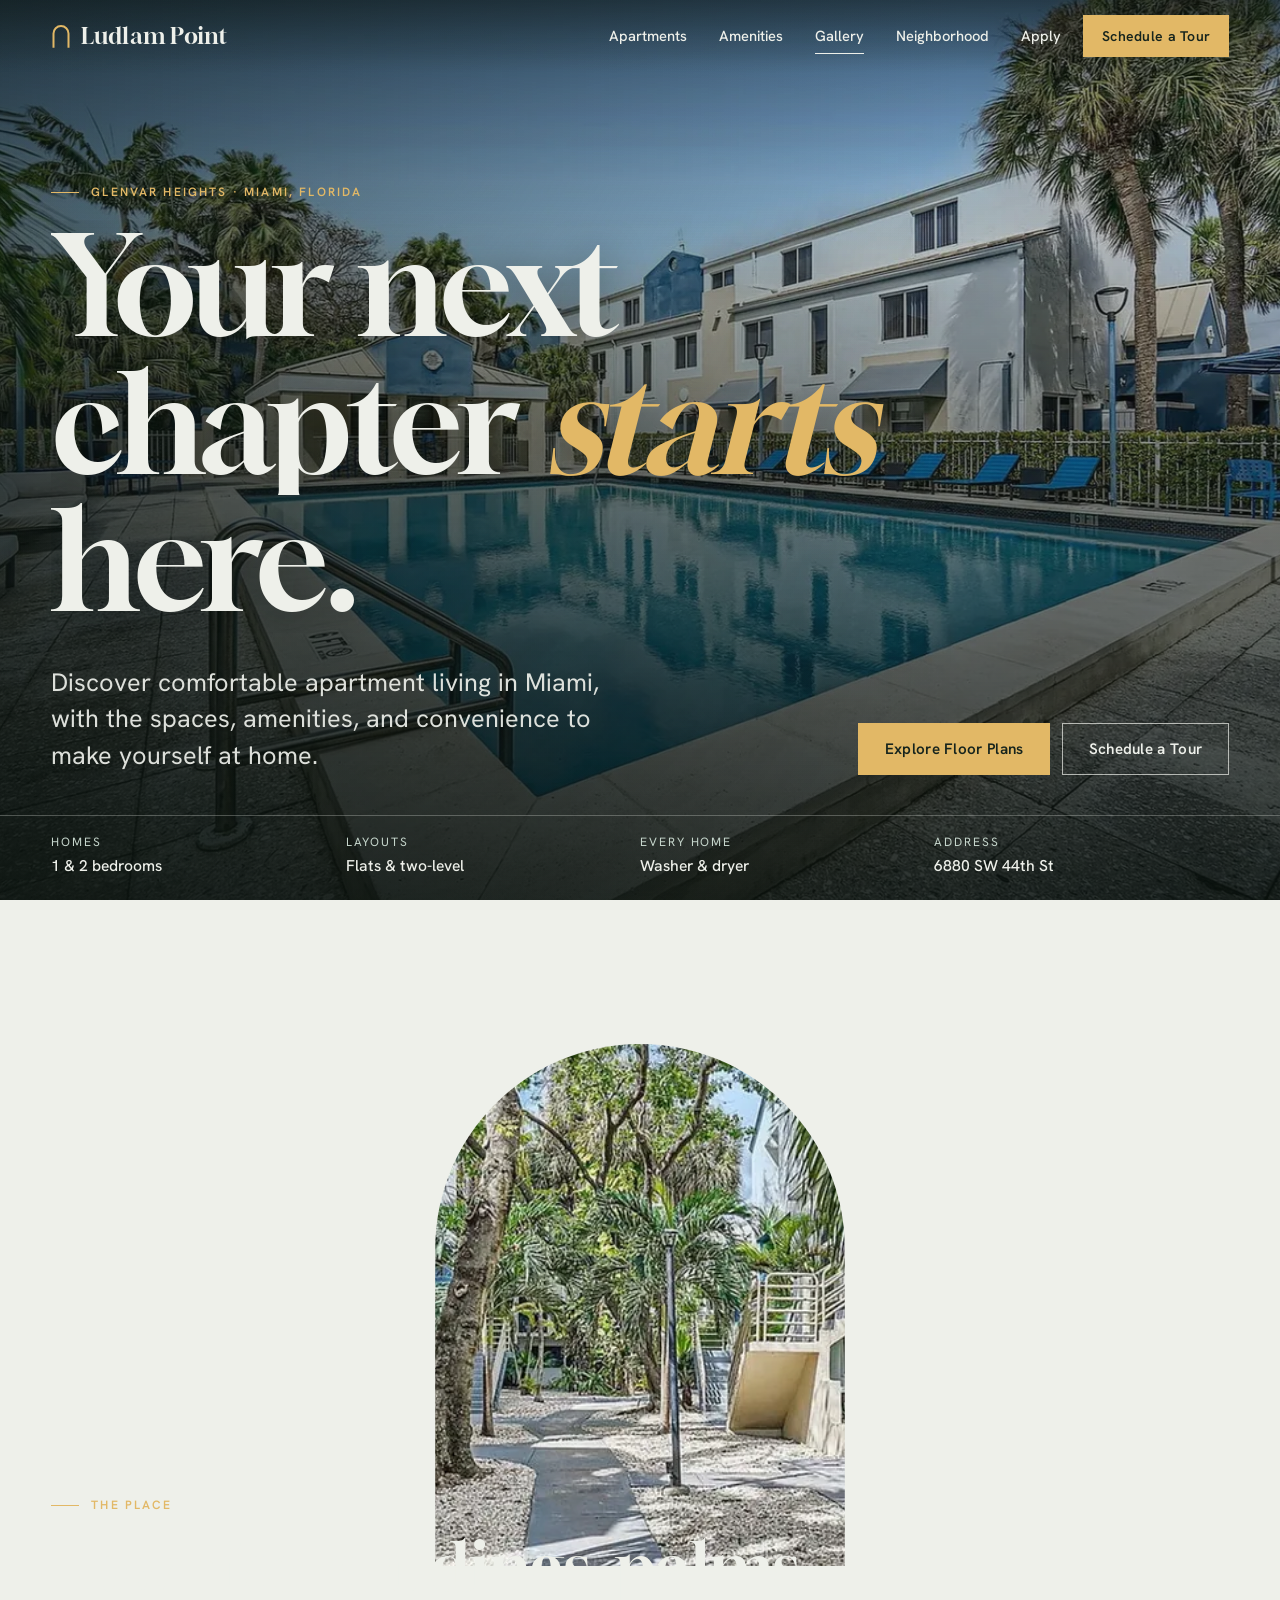
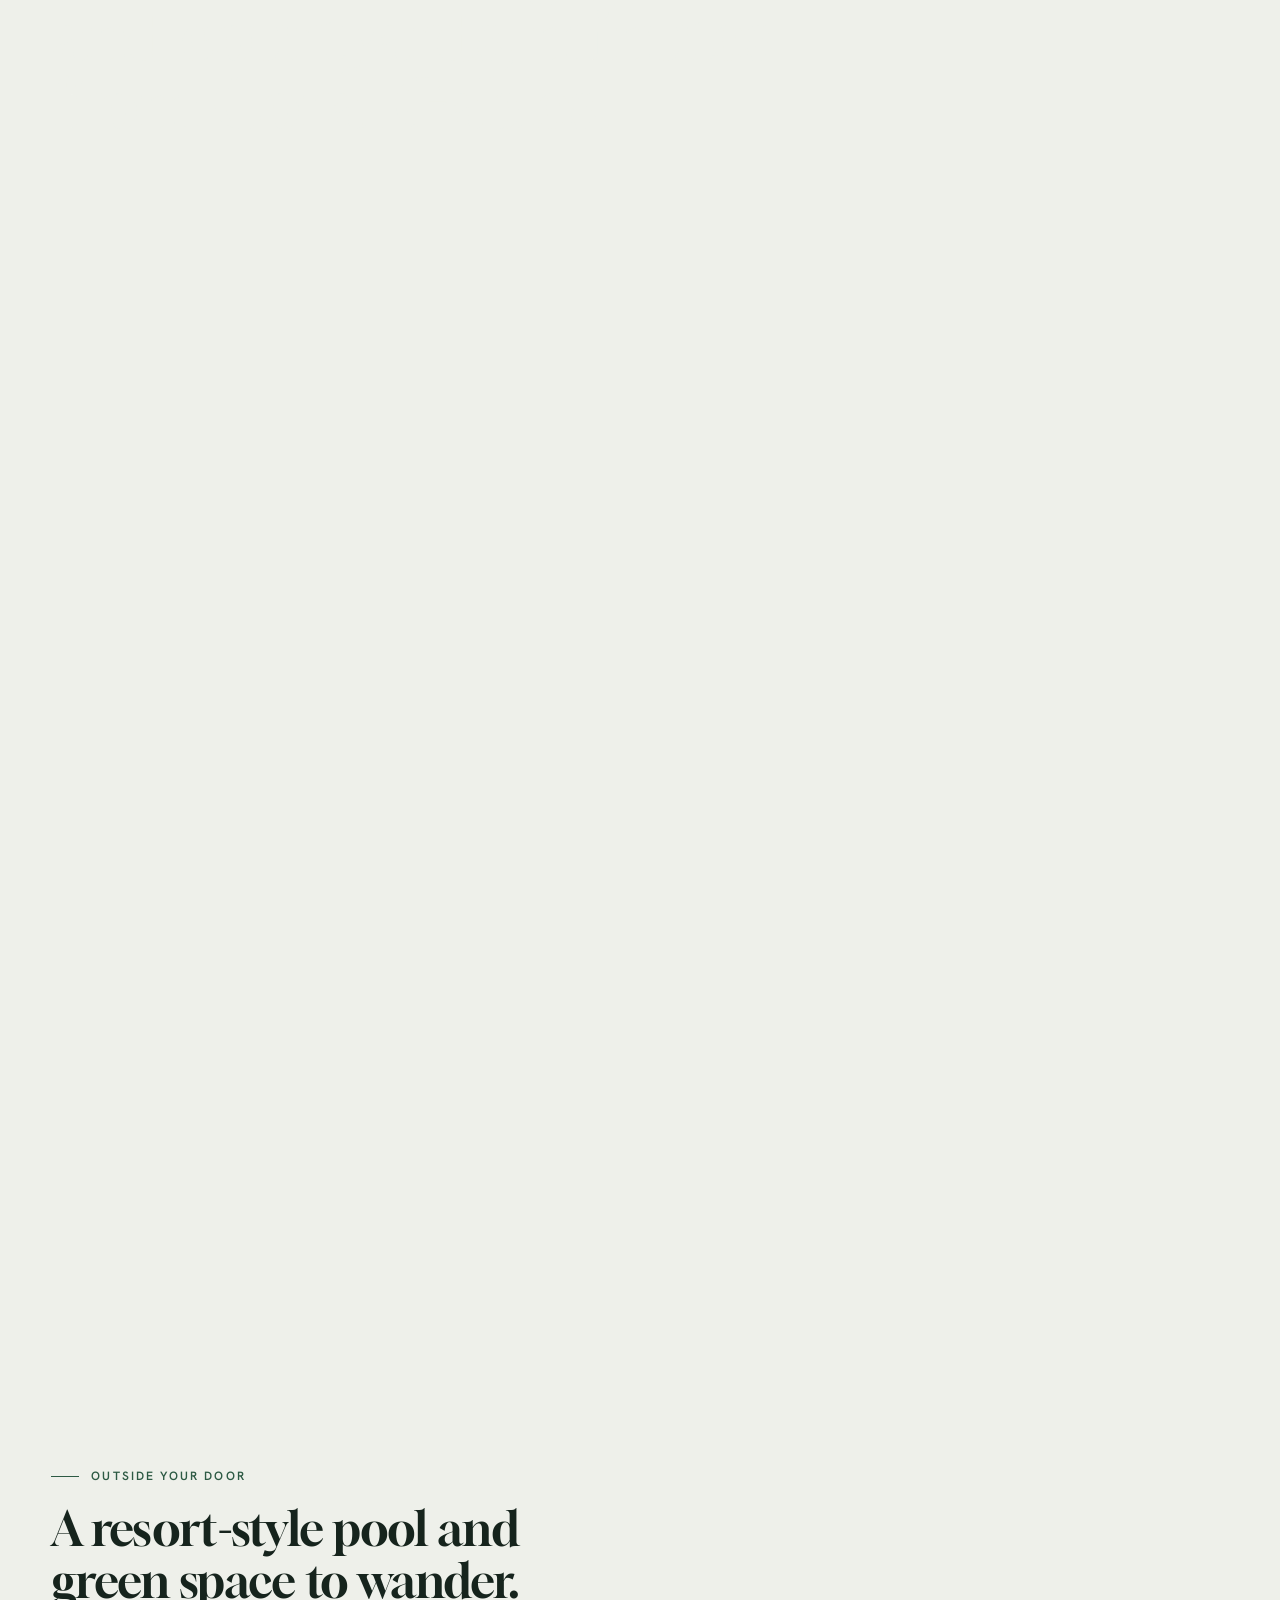
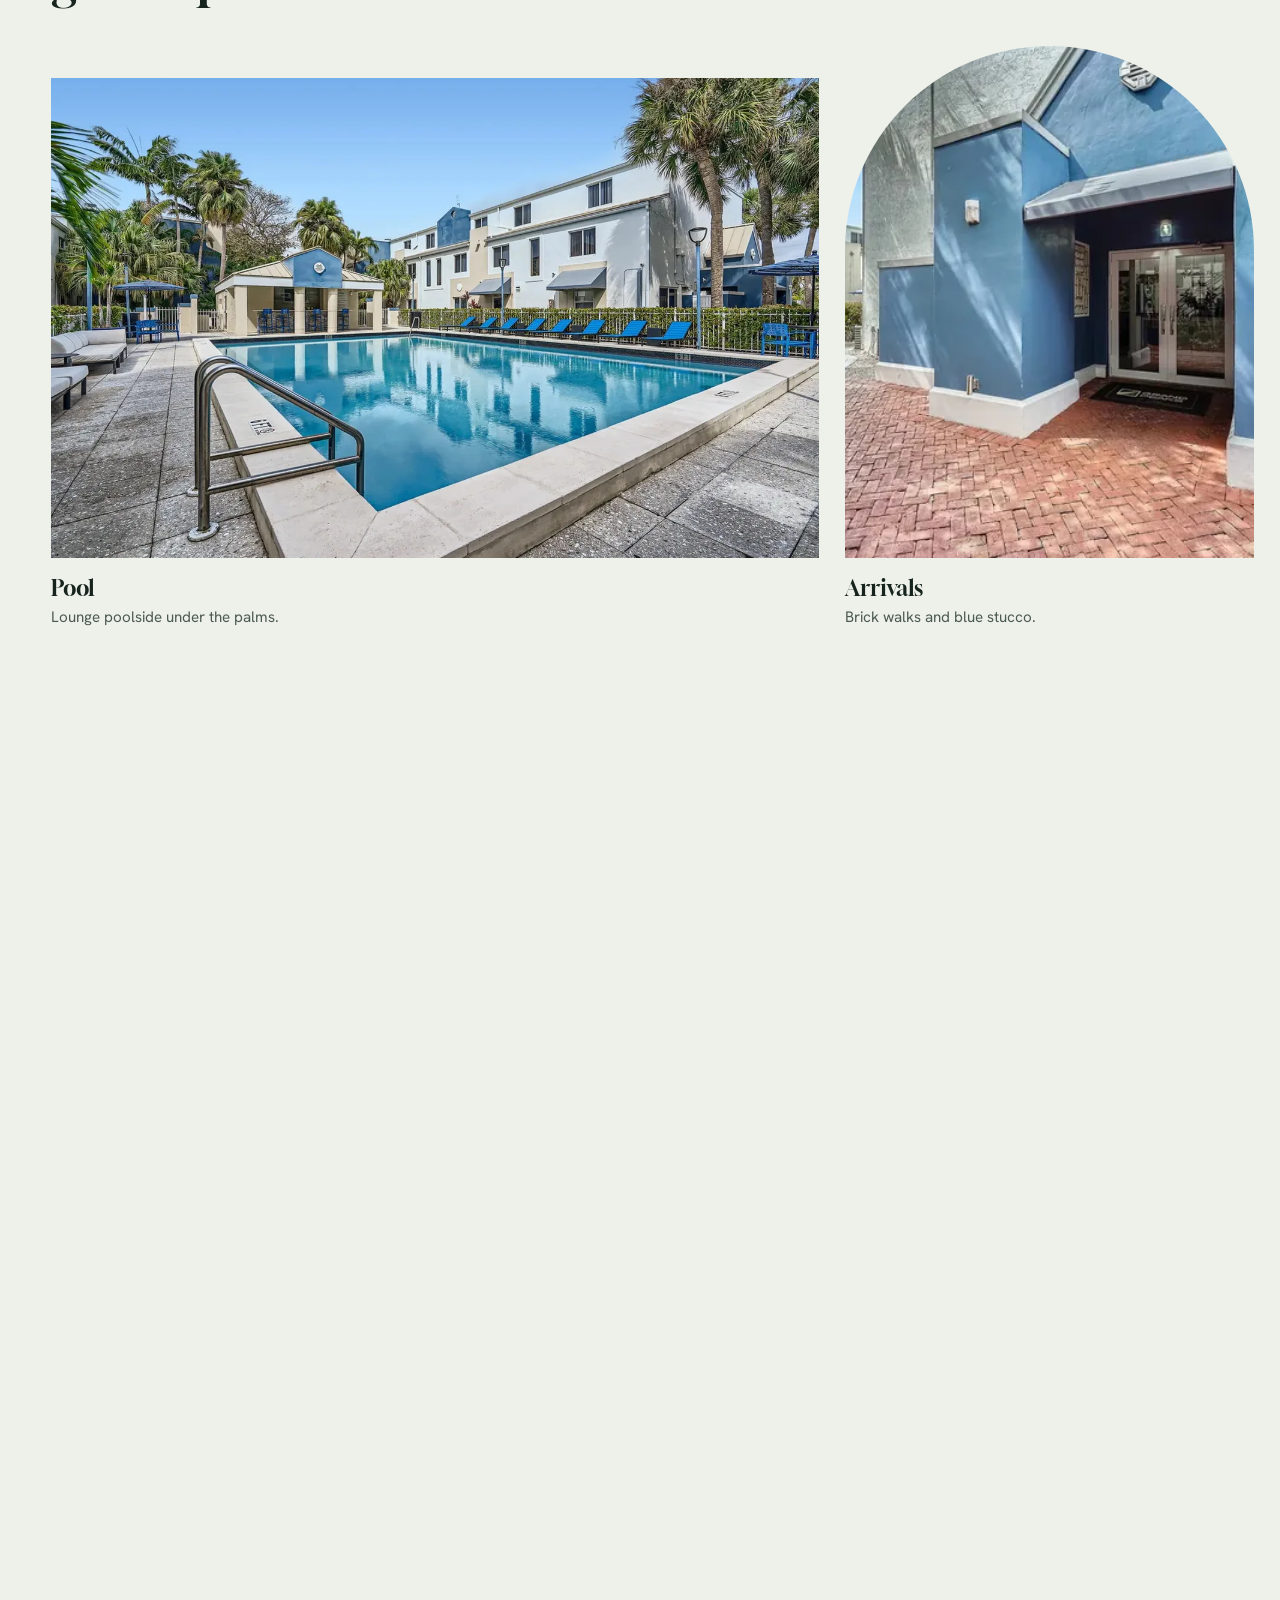
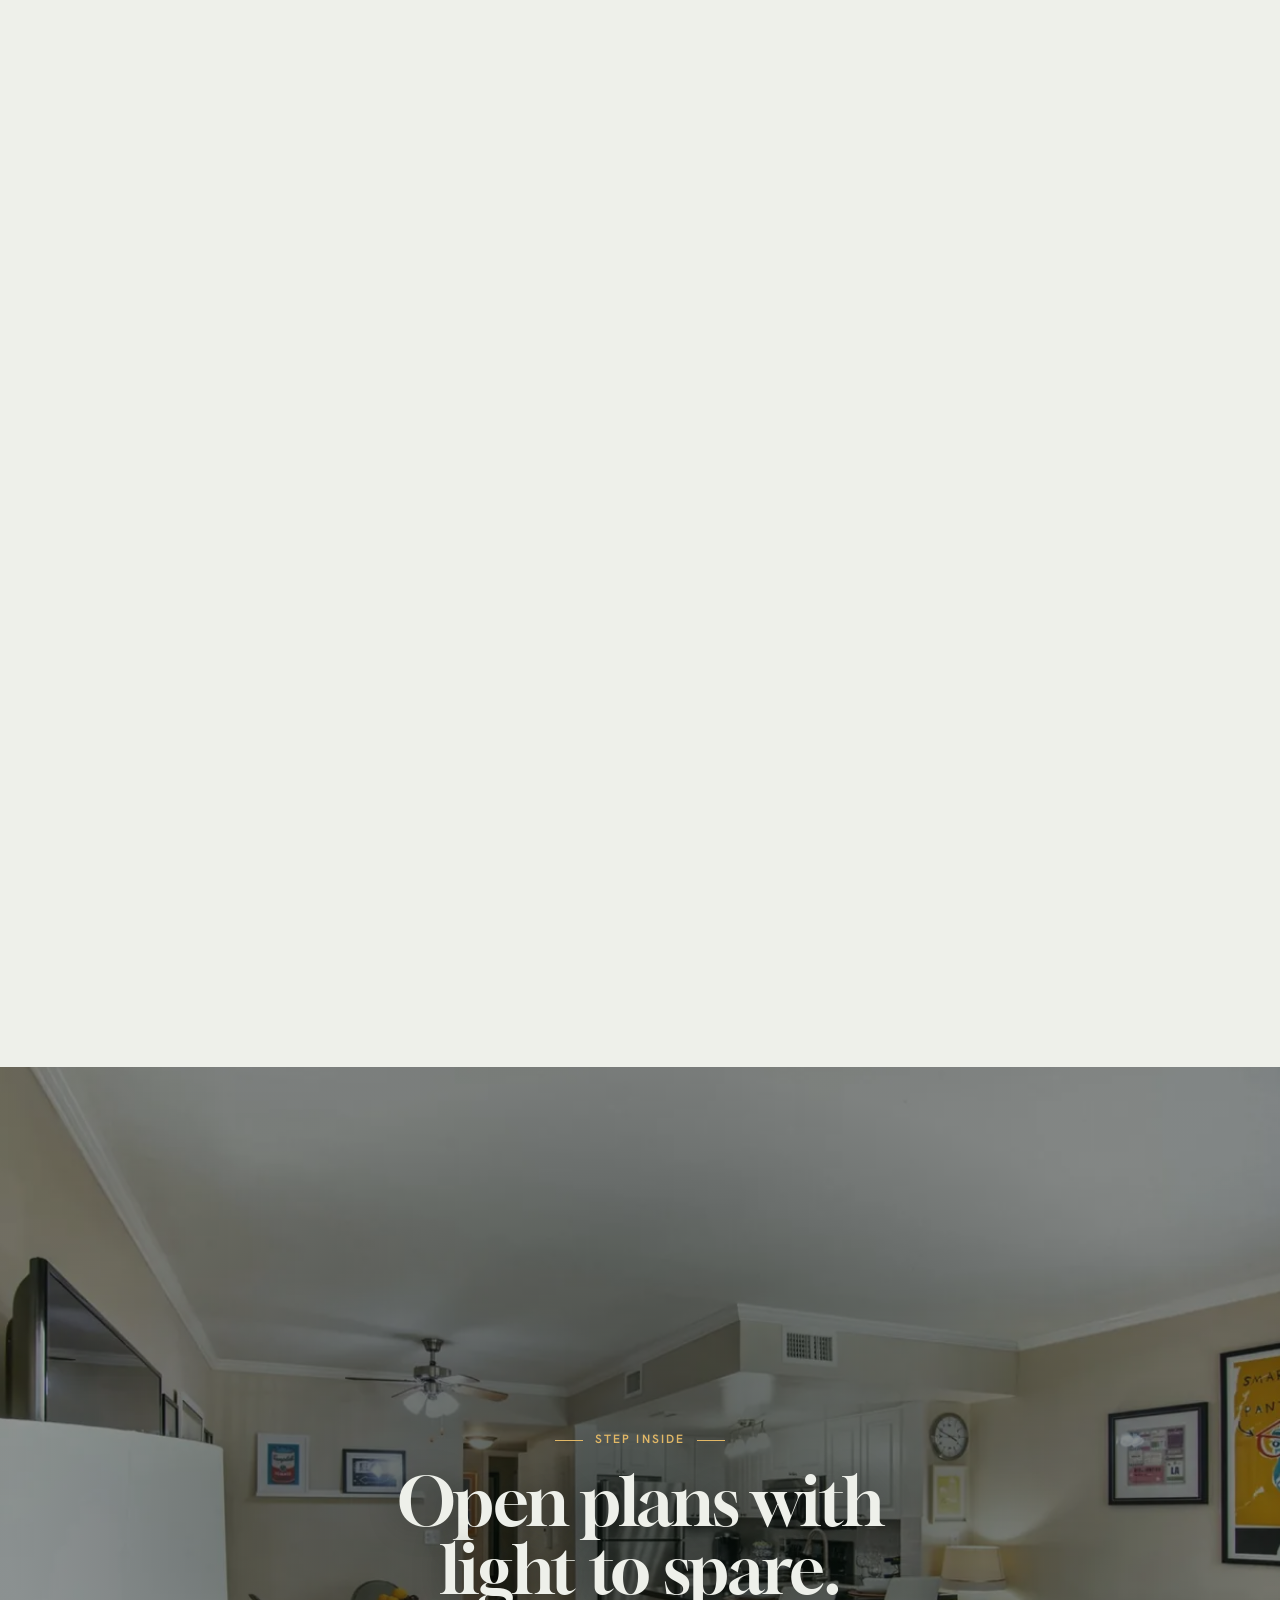
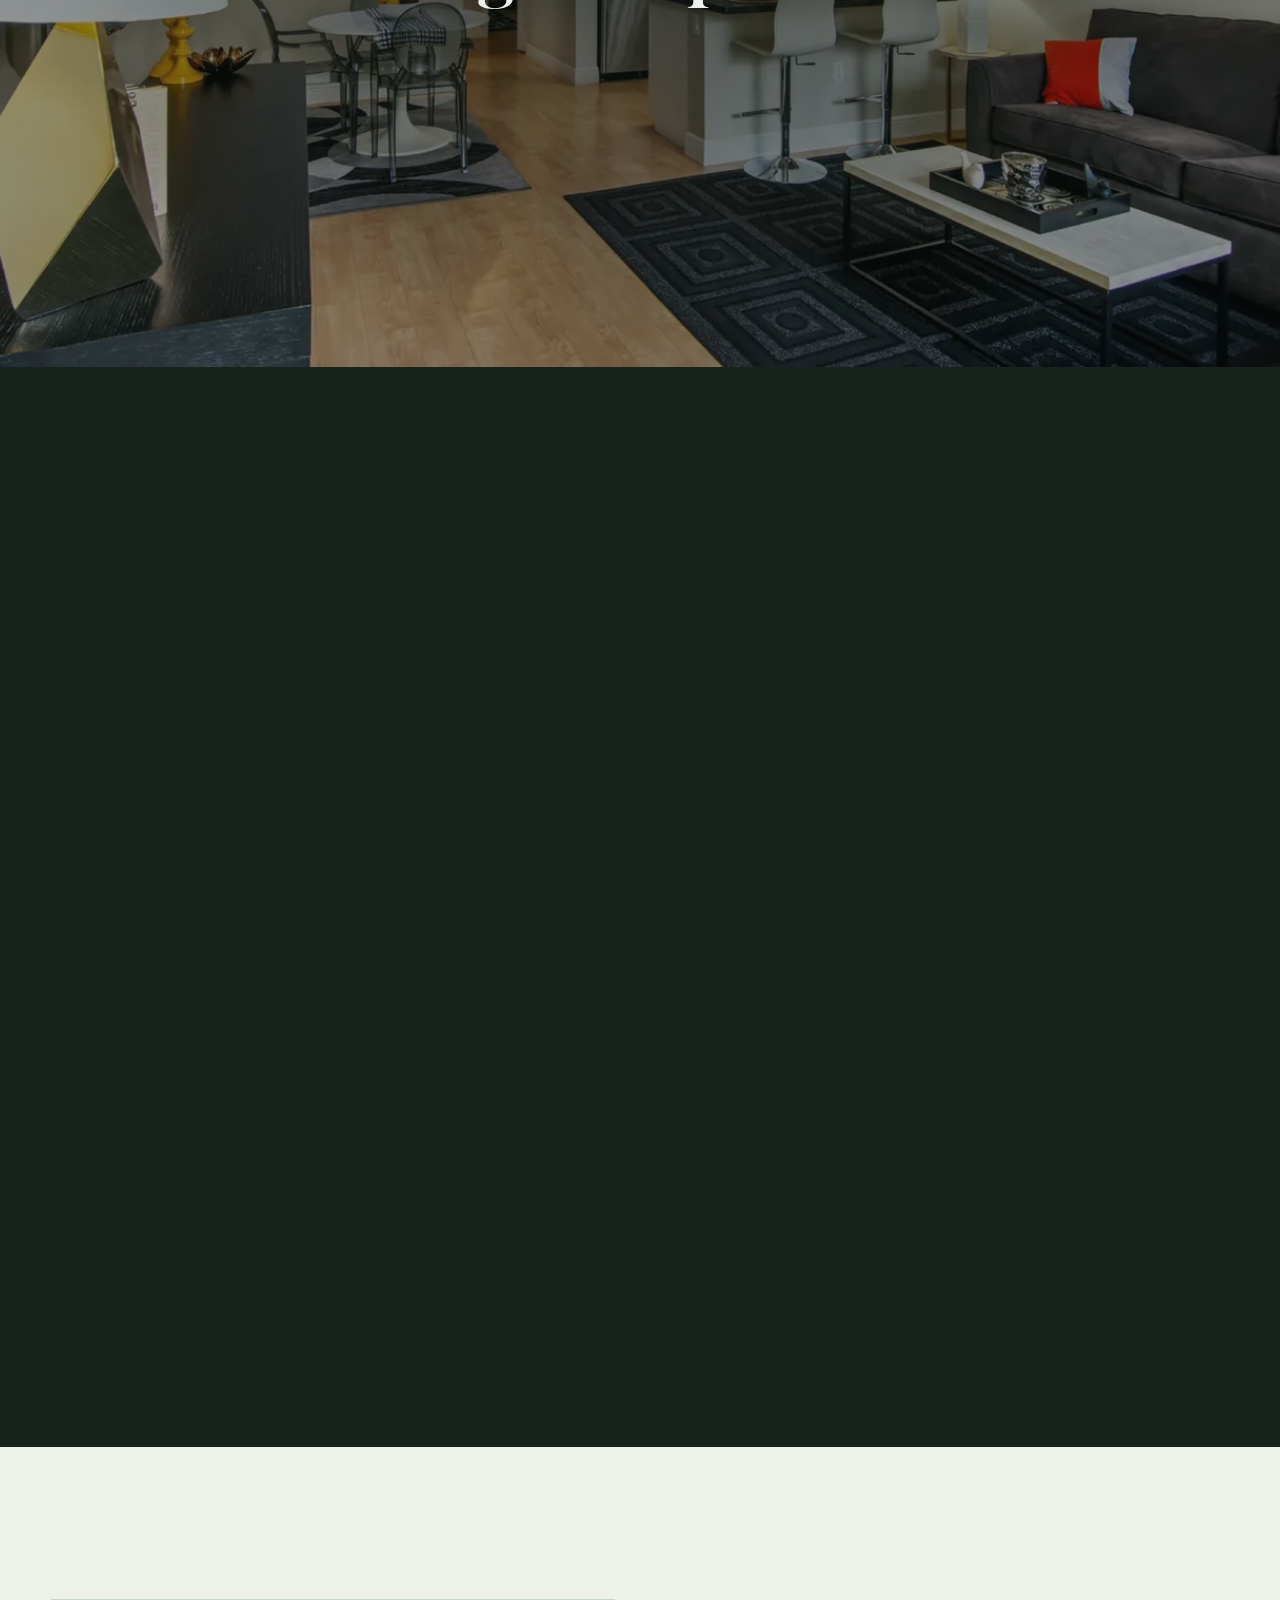
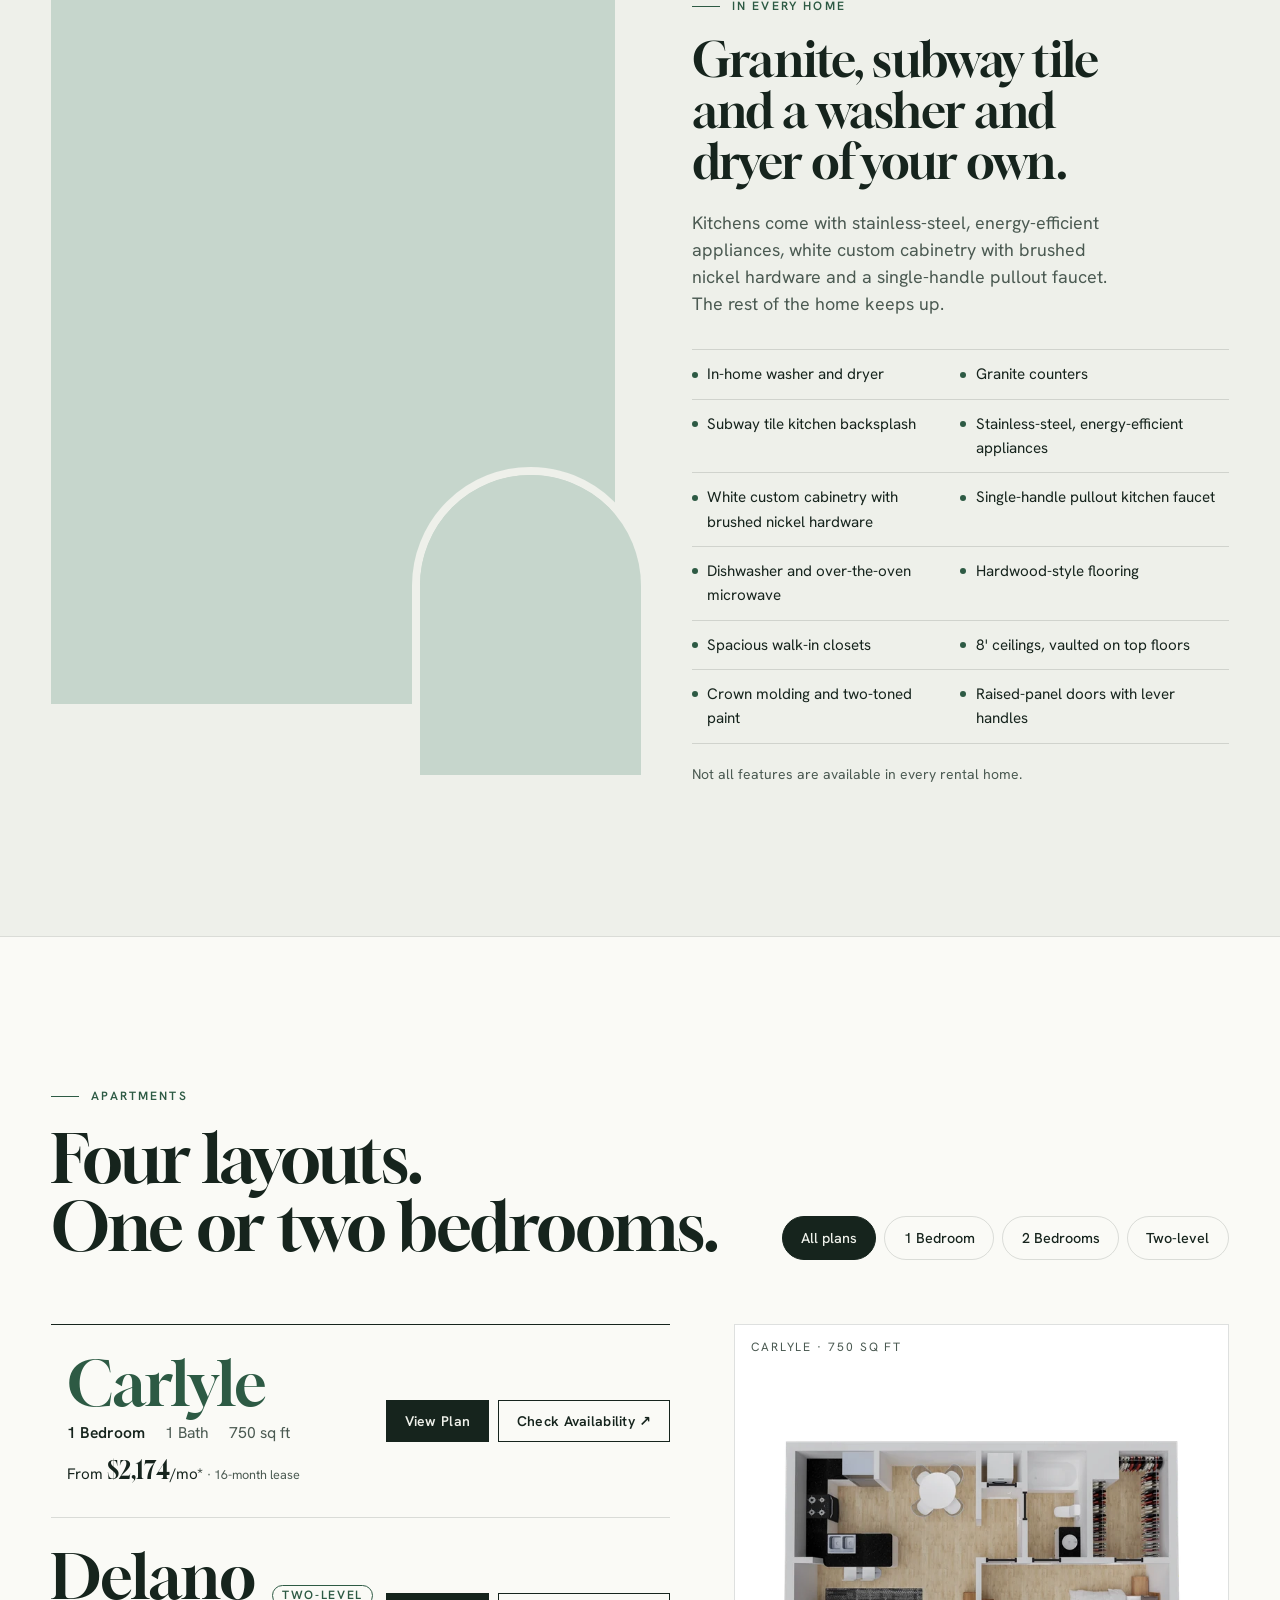
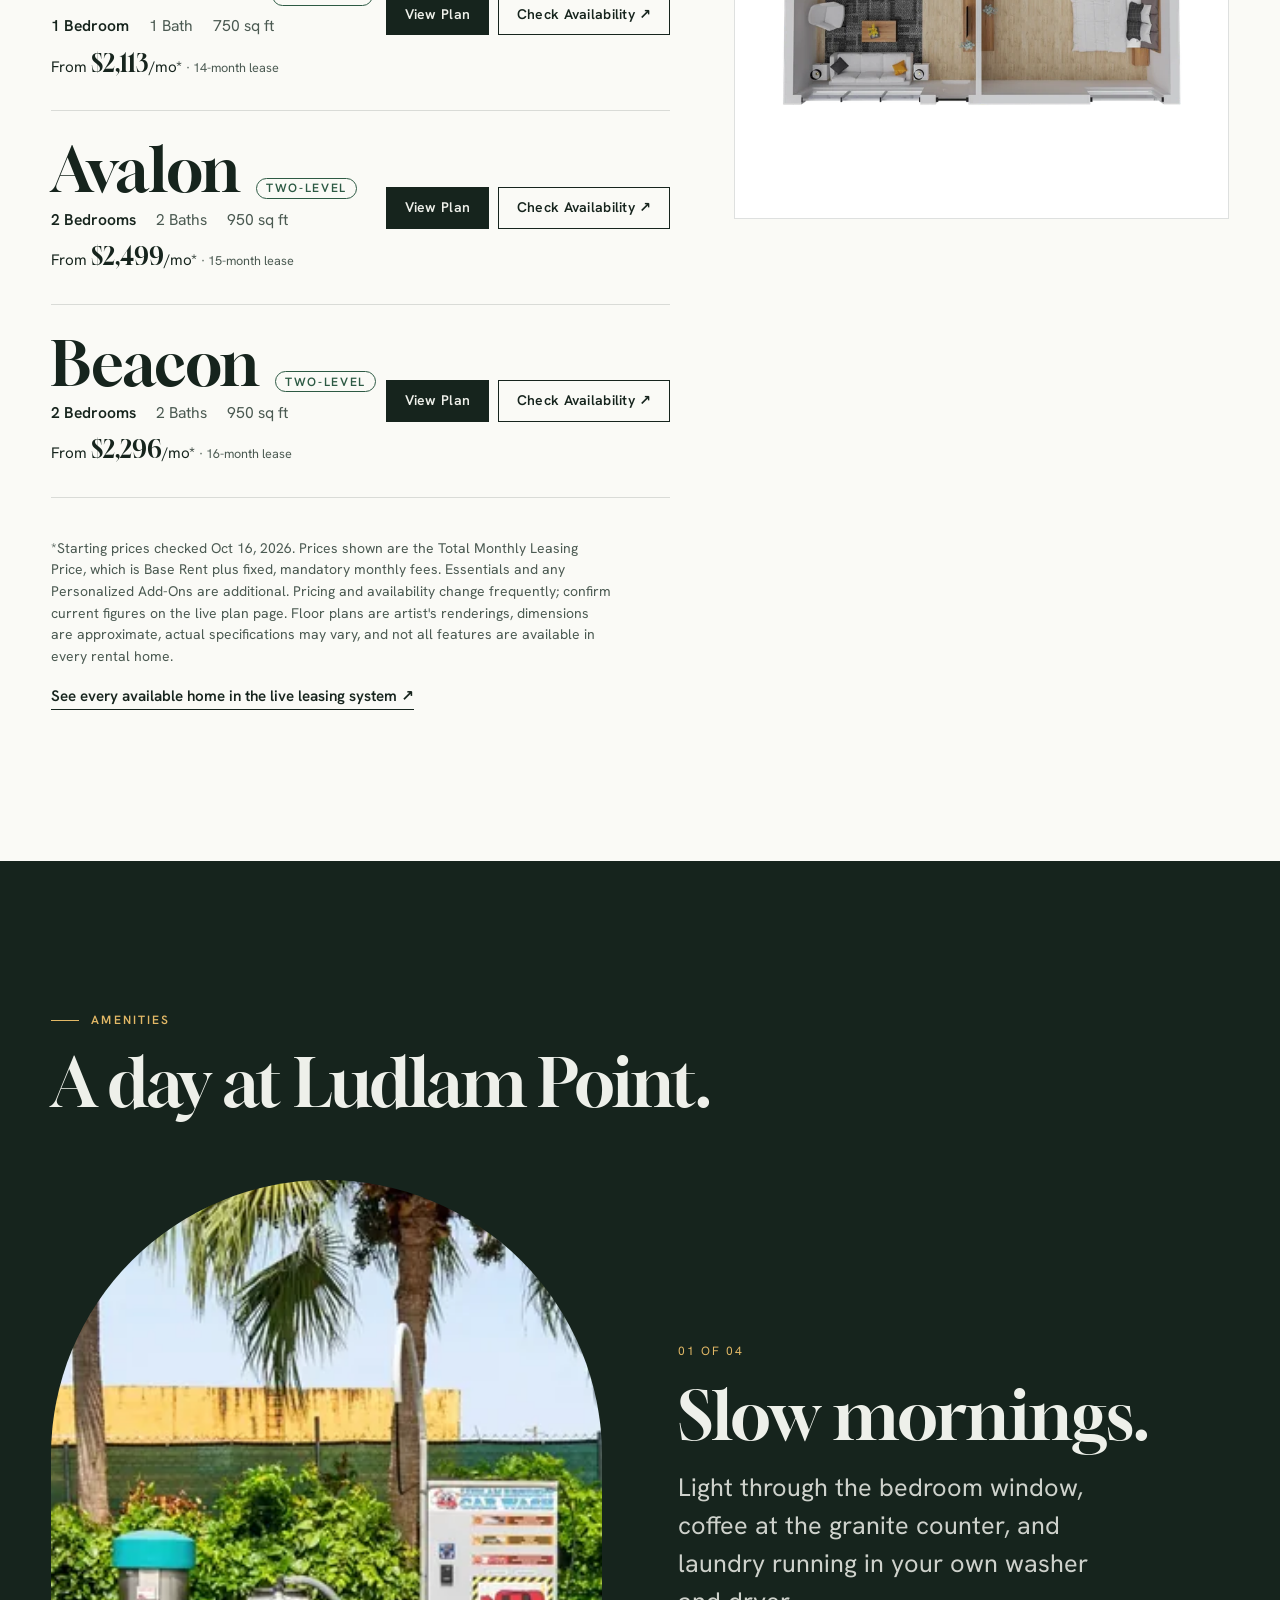
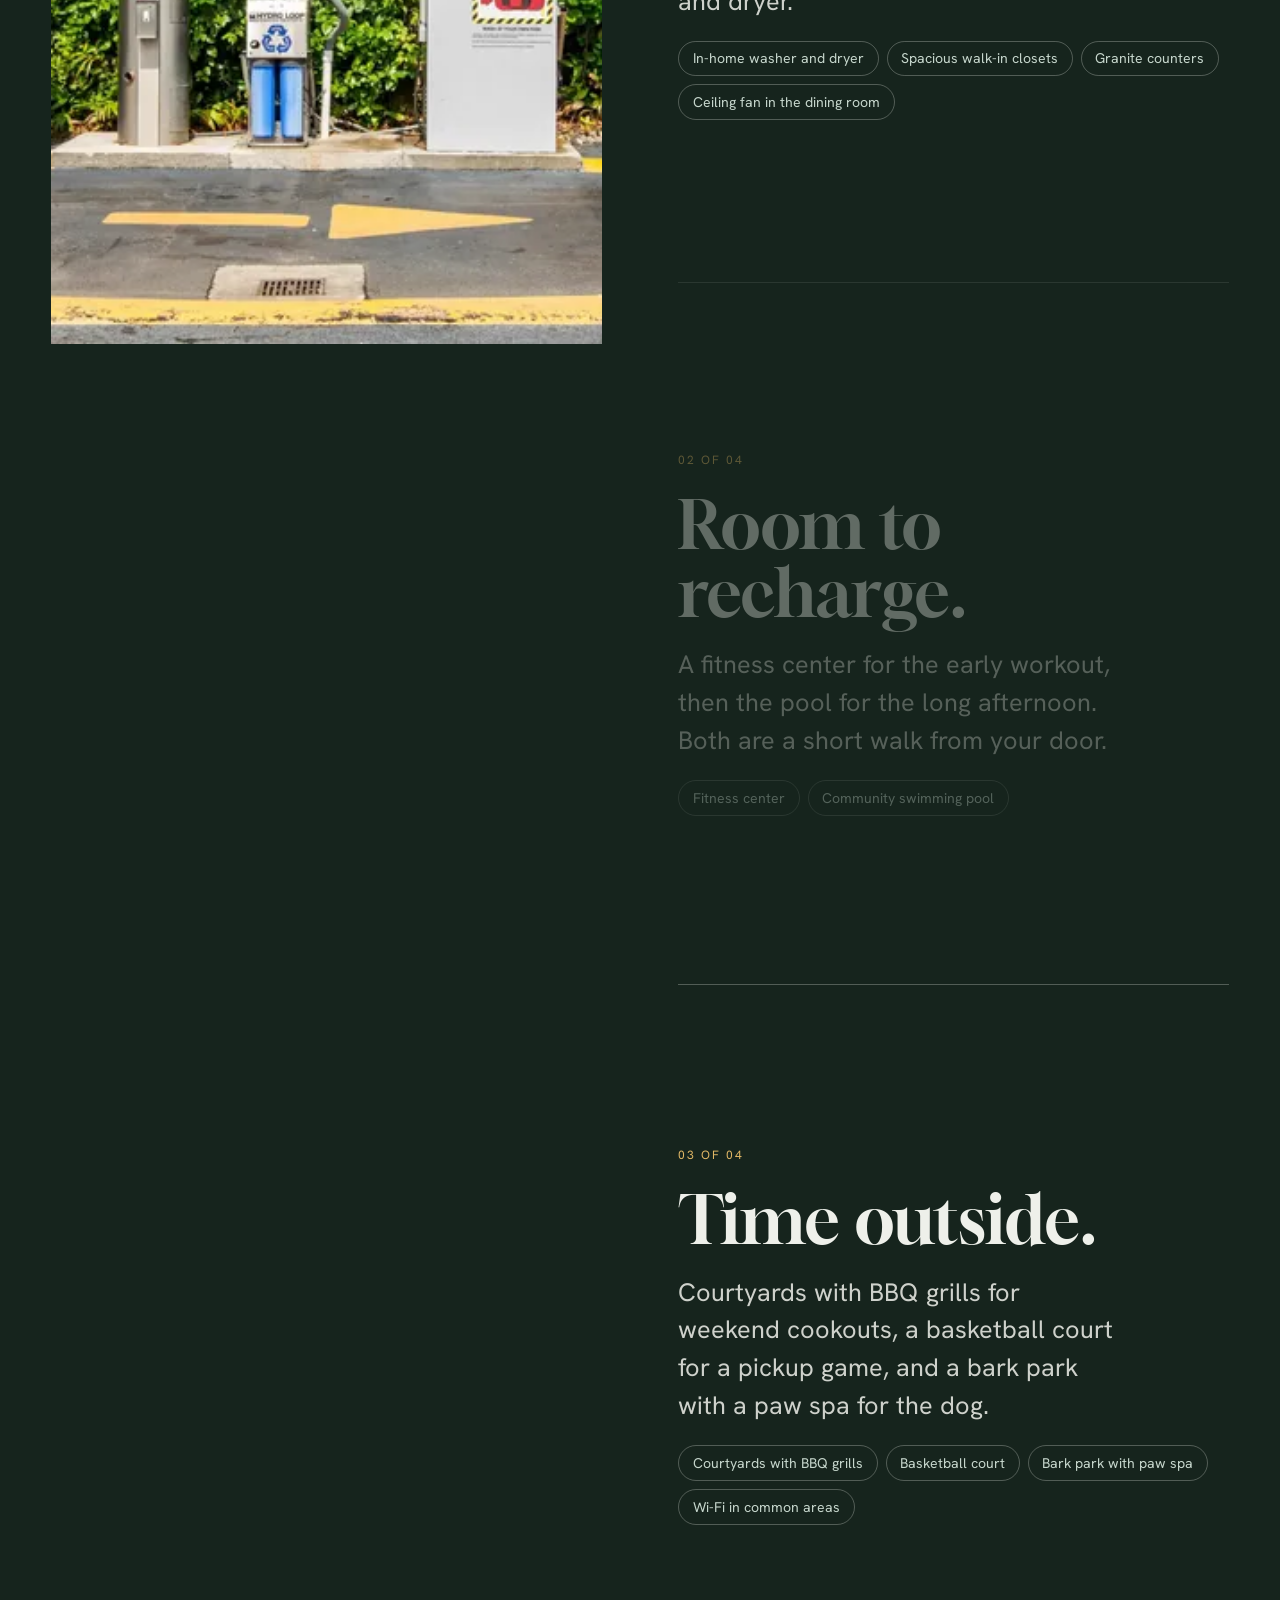
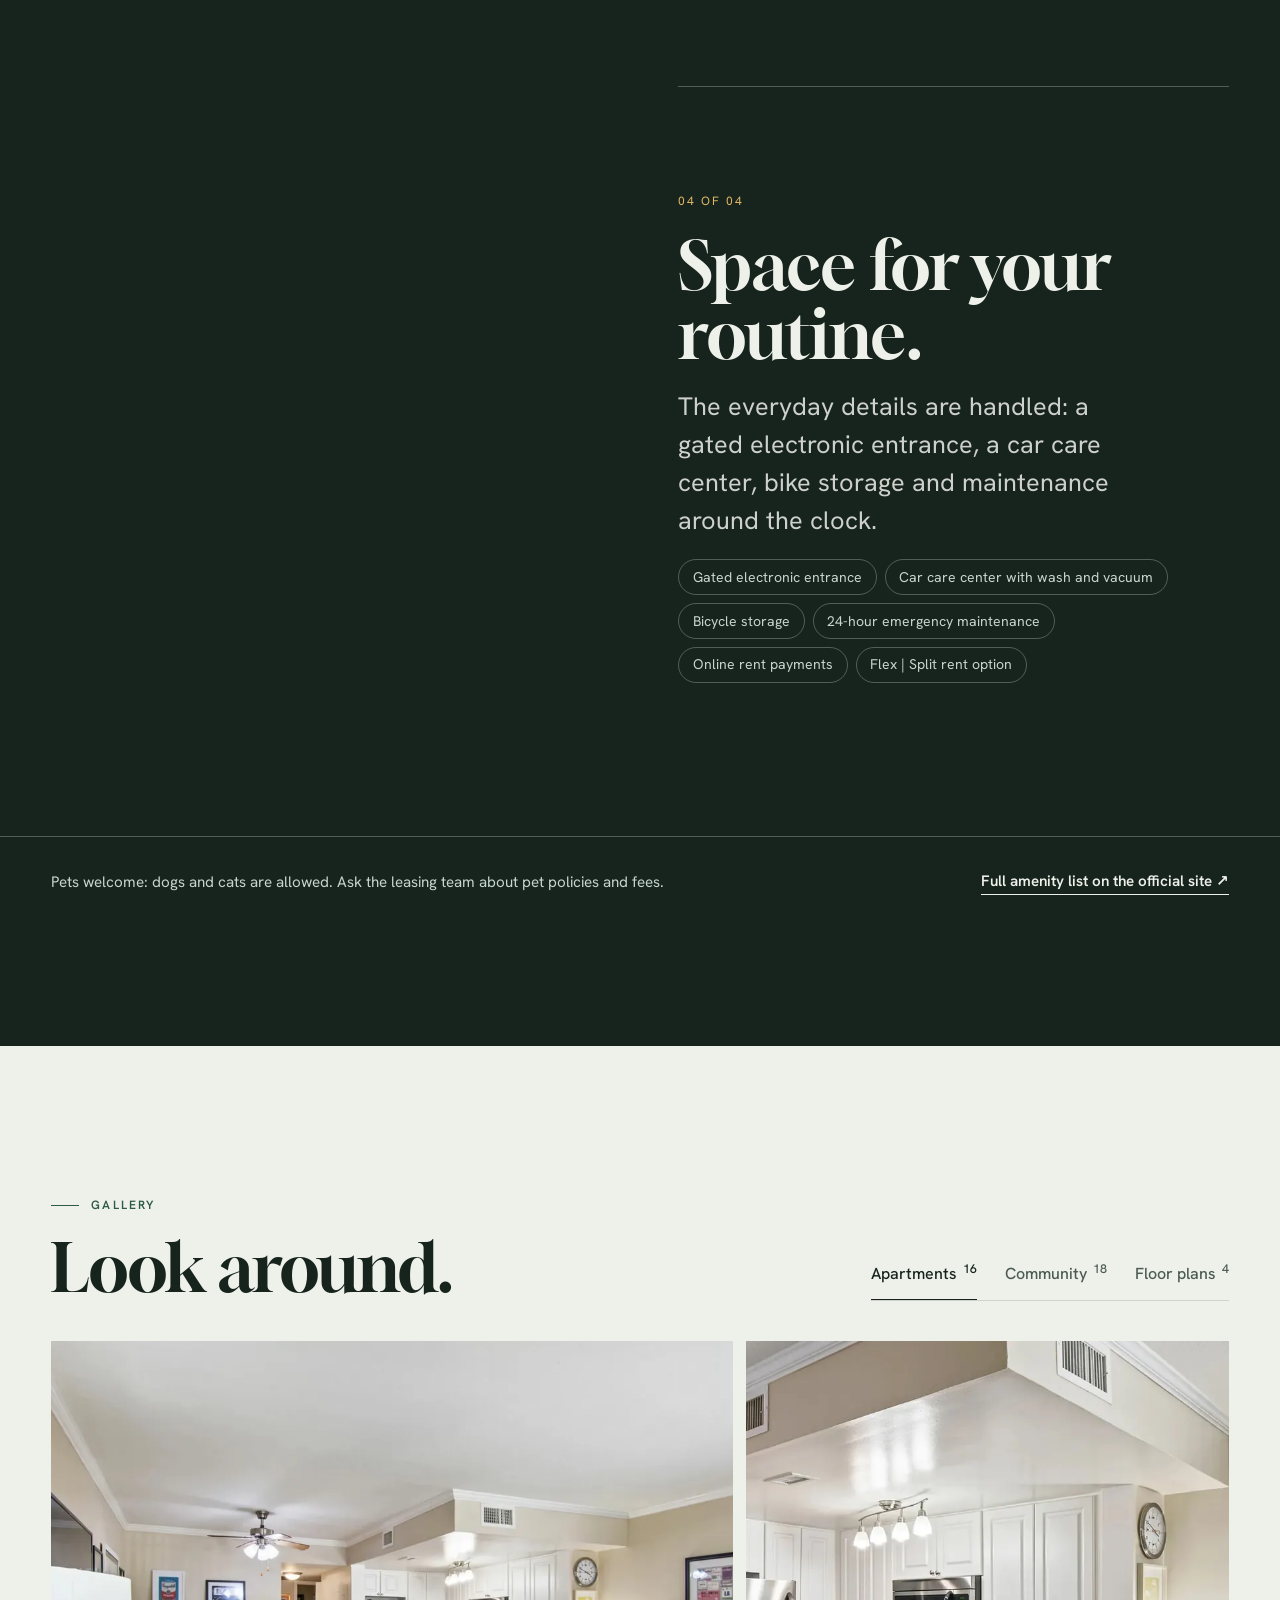
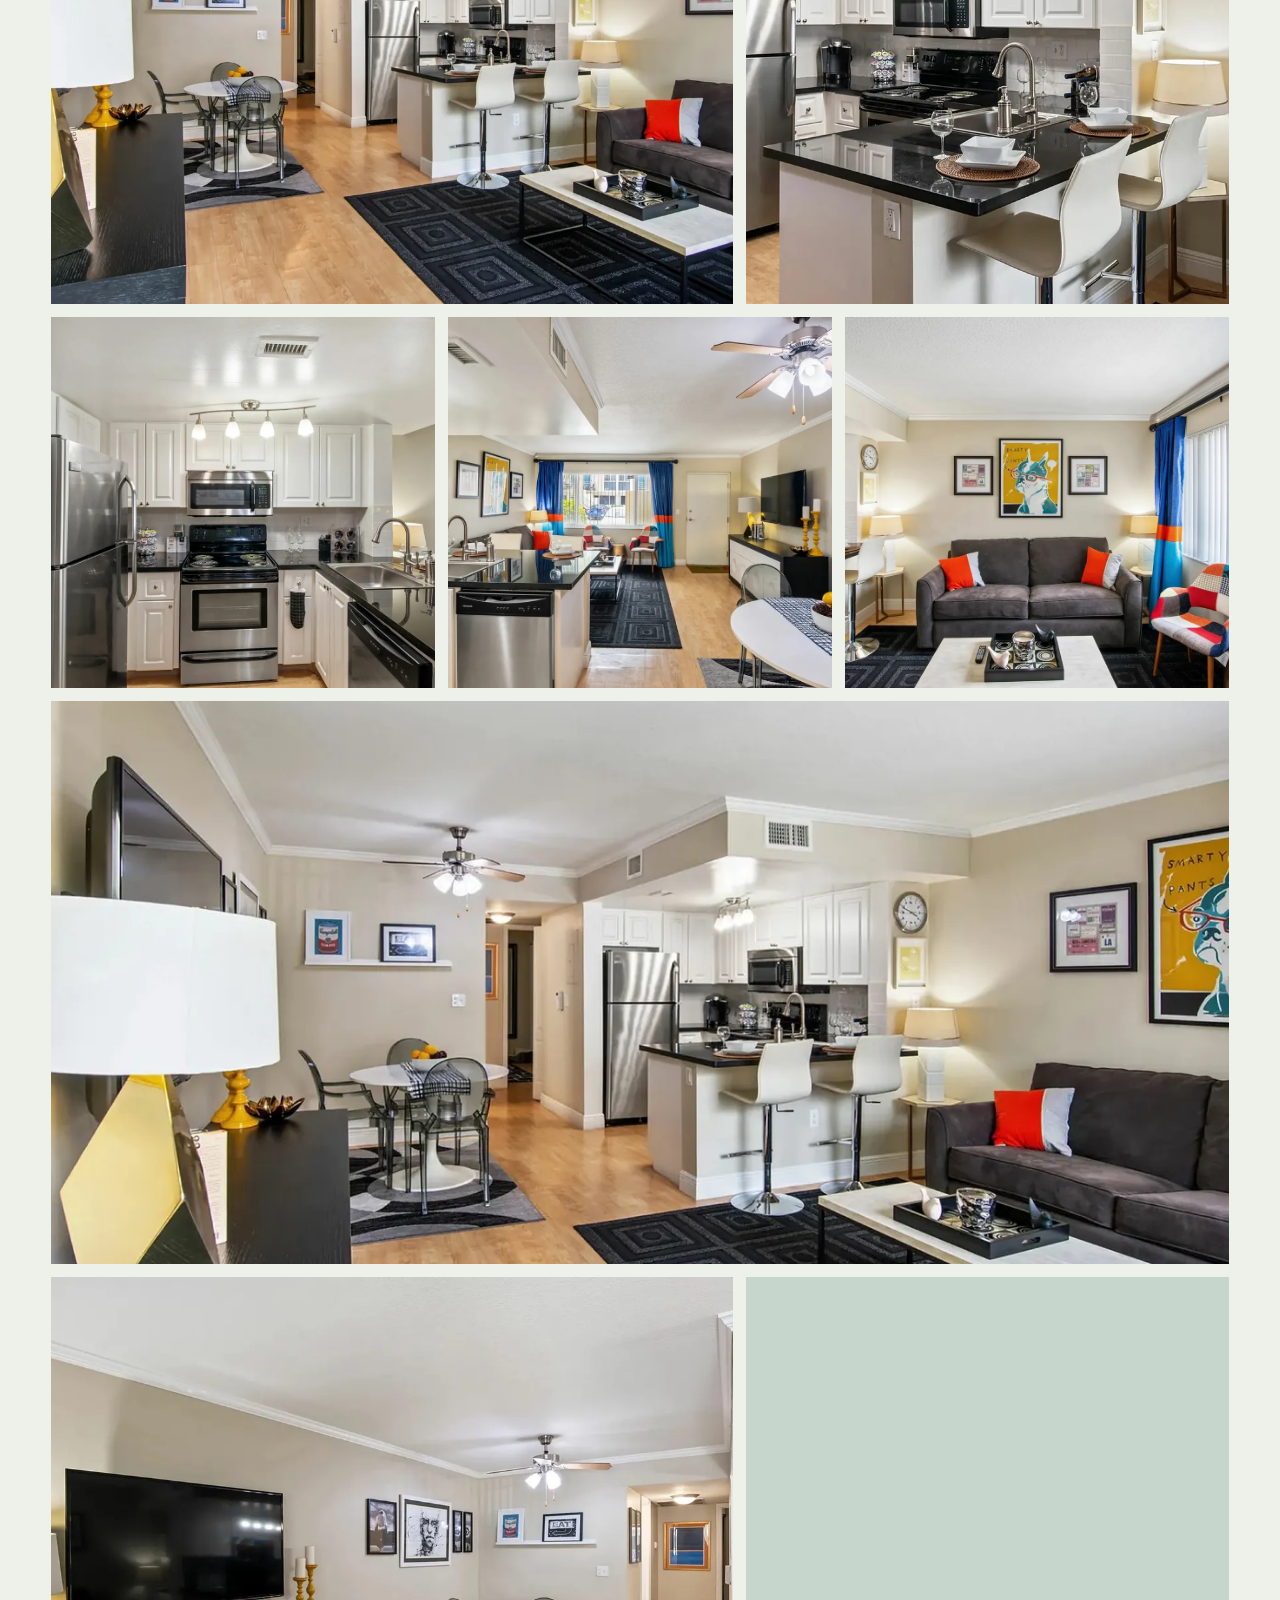
==== commit ebf9a70b: "Restore the first design without the 360 tour Brings back the stone-and-palm cinematic design with t" ====
--- a/index.html
+++ b/index.html
@@ -3,22 +3,26 @@
 <head>
   <meta charset="utf-8">
   <meta name="viewport" content="width=device-width, initial-scale=1, viewport-fit=cover">
-  <title>Ludlam Point | Apartments in Glenvar Heights, Miami</title>
-  <meta name="description" content="Your own corner of Miami. One- and two-bedroom apartments and two-level homes at 6880 SW 44th Street, with in-home washer and dryer, a resort-style pool and a fitness center. Explore floor plans and schedule a tour.">
+  <title>Ludlam Point | Apartments in Glenvar Heights, Miami, FL</title>
+  <meta name="description" content="One- and two-bedroom apartments, including two-level layouts, at 6880 SW 44th Street in Miami. In-home washer and dryer, resort-style pool, fitness center, bark park and a gated entrance. Schedule a tour.">
   <link rel="canonical" href="https://www.ludlampoint.com/">
-  <meta name="theme-color" content="#1c1d1b">
+  <meta name="theme-color" content="#16241d">
+
   <meta property="og:type" content="website">
   <meta property="og:site_name" content="Ludlam Point">
-  <meta property="og:title" content="Ludlam Point | Your own corner of Miami">
-  <meta property="og:description" content="One- and two-bedroom apartments and two-level homes in Glenvar Heights, Miami.">
-  <meta property="og:image" content="assets/img/1920/poolPalms.webp">
+  <meta property="og:title" content="Ludlam Point | Apartments in Miami, FL">
+  <meta property="og:description" content="One- and two-bedroom apartments with in-home laundry, a resort-style pool and room to breathe in Glenvar Heights, Miami.">
+  <meta property="og:image" content="https://medialibrarycfo.entrata.com/16362/MLv3/5/29/2025/09/10/101025/62746_100120030_6802bb329f53f3.80988154285.jpg">
+  <meta property="og:url" content="https://www.ludlampoint.com/">
   <meta name="twitter:card" content="summary_large_image">
-  <link rel="icon" href="data:image/svg+xml,%3Csvg xmlns='http://www.w3.org/2000/svg' viewBox='0 0 32 32'%3E%3Crect width='32' height='32' fill='%231c1d1b'/%3E%3Ctext x='16' y='22' font-family='Georgia' font-size='17' text-anchor='middle' fill='%23f3efe7'%3ELP%3C/text%3E%3C/svg%3E">
-
+
+  <link rel="icon" href="data:image/svg+xml,%3Csvg xmlns='http://www.w3.org/2000/svg' viewBox='0 0 32 32'%3E%3Crect width='32' height='32' fill='%2316241d'/%3E%3Cpath d='M8 26V14a8 8 0 0 1 16 0v12' fill='none' stroke='%23e2b866' stroke-width='3'/%3E%3C/svg%3E">
+
+  <link rel="preconnect" href="https://medialibrarycfo.entrata.com" crossorigin>
   <link rel="preconnect" href="https://fonts.googleapis.com">
   <link rel="preconnect" href="https://fonts.gstatic.com" crossorigin>
-  <link rel="stylesheet" href="https://fonts.googleapis.com/css2?family=Instrument+Serif:ital@0;1&family=Instrument+Sans:wght@400;500;600&display=swap">
-  <link rel="preload" as="image" href="assets/img/1920/poolPalms.webp"
+  <link rel="stylesheet" href="https://fonts.googleapis.com/css2?family=Gloock&family=Hanken+Grotesk:ital,wght@0,400;0,500;0,600;1,400&display=swap">
+  <link rel="preload" as="image" href="assets/img/1280/poolPalms.webp"
         imagesrcset="assets/img/640/poolPalms.webp 640w, assets/img/1280/poolPalms.webp 1280w, assets/img/1920/poolPalms.webp 1920w"
         imagesizes="100vw" fetchpriority="high">
   <link rel="stylesheet" href="assets/css/styles.css">
@@ -30,7 +34,15 @@
     "name": "Ludlam Point",
     "url": "https://www.ludlampoint.com/",
     "telephone": "+1-239-999-8374",
-    "address": { "@type": "PostalAddress", "streetAddress": "6880 SW 44th Street", "addressLocality": "Miami", "addressRegion": "FL", "postalCode": "33155", "addressCountry": "US" },
+    "image": "https://medialibrarycfo.entrata.com/16362/MLv3/5/29/2025/09/10/101025/62746_100120030_6802bb329f53f3.80988154285.jpg",
+    "address": {
+      "@type": "PostalAddress",
+      "streetAddress": "6880 SW 44th Street",
+      "addressLocality": "Miami",
+      "addressRegion": "FL",
+      "postalCode": "33155",
+      "addressCountry": "US"
+    },
     "geo": { "@type": "GeoCoordinates", "latitude": 25.7291836, "longitude": -80.3063361 },
     "petsAllowed": true,
     "amenityFeature": [
@@ -47,325 +59,403 @@
   }
   </script>
 </head>
-<body class="home">
+<body>
   <a class="skip" href="#main">Skip to content</a>
 
-  <header class="nav" id="nav" data-theme="light-on-dark">
+  <!-- ============ NAVIGATION ============ -->
+  <header class="nav" id="nav" data-state="over-hero">
     <div class="nav__inner">
-      <a class="mark" href="#top" aria-label="Ludlam Point, back to top">Ludlam<span>Point</span></a>
+      <a class="wordmark" href="#top" aria-label="Ludlam Point, back to top">
+        <svg class="wordmark__arch" viewBox="0 0 24 30" aria-hidden="true"><path d="M3 29V12a9 9 0 0 1 18 0v17"/></svg>
+        <span class="wordmark__name">Ludlam Point</span>
+      </a>
       <nav class="nav__links" aria-label="Primary">
-        <a href="#residences">Residences</a>
-        <a href="#inside">Interiors</a>
-        <a href="#life">Life Here</a>
-        <a href="#location">Location</a>
-        <a href="#find">Floor Plans</a>
+        <a href="#apartments">Apartments</a>
+        <a href="#amenities">Amenities</a>
+        <a href="#gallery">Gallery</a>
+        <a href="#neighborhood">Neighborhood</a>
       </nav>
       <div class="nav__actions">
         <a class="nav__apply" href="" data-link="apply" target="_blank" rel="noopener">Apply</a>
-        <a class="btn btn--light btn--sm nav__cta" href="" data-link="contact" target="_blank" rel="noopener">Schedule a Tour</a>
-        <button class="menu-btn" id="menuToggle" aria-expanded="false" aria-controls="menu"><span class="menu-btn__label">Menu</span><span class="menu-btn__lines" aria-hidden="true"><i></i><i></i></span></button>
+        <a class="btn btn--sun btn--sm" href="" data-link="contact" target="_blank" rel="noopener">Schedule a Tour</a>
+        <button class="nav__toggle" id="menuToggle" aria-expanded="false" aria-controls="menu">
+          <span class="nav__toggle-label">Menu</span>
+          <span class="nav__toggle-icon" aria-hidden="true"><i></i><i></i></span>
+        </button>
       </div>
     </div>
   </header>
 
+  <!-- Mobile menu -->
   <div class="menu" id="menu" hidden>
     <nav class="menu__links" aria-label="Mobile">
-      <a href="#residences"><small>02</small>Residences</a>
-      <a href="#inside"><small>03</small>Interiors</a>
-      <a href="#life"><small>04</small>Life Here</a>
-      <a href="#location"><small>05</small>Location</a>
-      <a href="#find"><small>06</small>Floor Plans</a>
-      <a href="#chapter"><small>07</small>Visit</a>
+      <a href="#apartments">Apartments</a>
+      <a href="#amenities">Amenities</a>
+      <a href="#gallery">Gallery</a>
+      <a href="#neighborhood">Neighborhood</a>
+      <a href="#visit">Visit &amp; Lease</a>
     </nav>
-    <div class="menu__foot">
-      <a class="btn btn--light" href="" data-link="contact" target="_blank" rel="noopener">Schedule a Tour</a>
+    <div class="menu__actions">
+      <a class="btn btn--sun" href="" data-link="contact" target="_blank" rel="noopener">Schedule a Tour</a>
       <a class="btn btn--line-light" href="" data-link="apply" target="_blank" rel="noopener">Apply Online</a>
-      <p><span data-fill="street"></span>, <span data-fill="cityline"></span><br><a href="" data-link="phone" data-fill="phone"></a></p>
+    </div>
+    <div class="menu__meta">
+      <p><span data-fill="street"></span>, <span data-fill="cityline"></span></p>
+      <p><a href="" data-link="phone" data-fill="phone"></a></p>
+      <p><a href="" data-link="residents" target="_blank" rel="noopener">Resident portal</a></p>
     </div>
   </div>
 
   <main id="main">
 
-    <!-- 01 — THE INTRODUCTION -->
-    <section class="intro" id="top" data-scroll aria-labelledby="intro-title">
-      <div class="intro__stage">
-        <div class="intro__media">
-          <img class="intro__img" data-photo="poolPalms" data-sizes="100vw" data-eager
-               alt="The Ludlam Point pool framed by palm trees, with the apartment buildings behind it">
-        </div>
-        <div class="intro__veil" aria-hidden="true"></div>
-        <div class="intro__content">
-          <p class="kicker kicker--light"><span>01</span> The Introduction</p>
-          <h1 class="intro__title" id="intro-title">
-            <span class="ln"><span>Your own</span></span>
-            <span class="ln"><span>corner <em>of</em></span></span>
-            <span class="ln"><span>Miami.</span></span>
-          </h1>
-          <div class="intro__foot">
-            <p class="intro__lede">Discover a more considered way to live at Ludlam Point.</p>
-            <div class="intro__ctas">
-              <a class="btn btn--light" href="#residences">Explore the Residences</a>
-              <a class="btn btn--line-light" href="#life">Discover Life Here</a>
+    <!-- ============ SCENE 1 · HERO ============ -->
+    <section class="hero" id="top" aria-labelledby="hero-title">
+      <div class="hero__media">
+        <img class="hero__img" data-photo="poolPalms" data-sizes="100vw" data-eager
+             alt="The Ludlam Point pool framed by palm trees, with the apartment buildings behind it under a clear sky">
+        <div class="hero__shade" aria-hidden="true"></div>
+      </div>
+      <div class="hero__content wrap">
+        <p class="eyebrow eyebrow--light reveal-line"><span>Glenvar Heights · Miami, Florida</span></p>
+        <h1 class="hero__title" id="hero-title">
+          <span class="line"><span>Your next</span></span>
+          <span class="line"><span>chapter <em>starts</em></span></span>
+          <span class="line"><span>here.</span></span>
+        </h1>
+        <div class="hero__foot">
+          <p class="hero__lede">Discover comfortable apartment living in Miami, with the spaces, amenities, and convenience to make yourself at home.</p>
+          <div class="hero__ctas">
+            <a class="btn btn--sun" href="#apartments">Explore Floor Plans</a>
+            <a class="btn btn--line-light" href="" data-link="contact" target="_blank" rel="noopener">Schedule a Tour</a>
+          </div>
+        </div>
+      </div>
+      <dl class="hero__facts wrap" aria-label="At a glance">
+        <div><dt>Homes</dt><dd>1 &amp; 2 bedrooms</dd></div>
+        <div><dt>Layouts</dt><dd>Flats &amp; two-level</dd></div>
+        <div><dt>Every home</dt><dd>Washer &amp; dryer</dd></div>
+        <div><dt>Address</dt><dd>6880 SW 44th St</dd></div>
+      </dl>
+    </section>
+
+    <!-- ============ SCENE 2 · THE PLACE (arch reveal) ============ -->
+    <section class="reveal-scene" id="story" data-scroll aria-labelledby="story-title">
+      <div class="reveal-scene__stage">
+        <div class="reveal-scene__frame">
+          <img data-photo="path" data-sizes="100vw" alt="A shaded walking path between Ludlam Point buildings, lined with palms">
+        </div>
+        <div class="reveal-scene__copy wrap">
+          <p class="eyebrow">The place</p>
+          <h2 id="story-title" class="display-l">Low-rise buildings, palms and courtyards, minutes from Coral Gables.</h2>
+        </div>
+      </div>
+    </section>
+
+    <!-- ============ SCENE 3 · COMMUNITY (horizontal) ============ -->
+    <section class="reel" id="community" data-scroll aria-labelledby="community-title">
+      <div class="reel__stage">
+        <div class="reel__head wrap">
+          <p class="eyebrow">Outside your door</p>
+          <h2 id="community-title" class="display-m">A resort-style pool and green space to wander.</h2>
+        </div>
+        <div class="reel__track" tabindex="0" aria-label="Community photos, scroll sideways">
+          <figure class="reel__panel reel__panel--wide">
+            <img data-photo="amenPool" data-sizes="(min-width: 900px) 60vw, 85vw" alt="Pool with lounge seating, palm trees and apartment buildings">
+            <figcaption><span>Pool</span> Lounge poolside under the palms.</figcaption>
+          </figure>
+          <figure class="reel__panel reel__panel--tall">
+            <img data-photo="entrance" data-sizes="(min-width: 900px) 32vw, 75vw" alt="Blue stucco building entrance with palms and a brick walkway">
+            <figcaption><span>Arrivals</span> Brick walks and blue stucco.</figcaption>
+          </figure>
+          <figure class="reel__panel reel__panel--wide">
+            <img data-photo="poolBar" data-sizes="(min-width: 900px) 60vw, 85vw" alt="Covered poolside bar with high stools beside the pool">
+            <figcaption><span>Poolside bar</span> Shade, stools and a view of the water.</figcaption>
+          </figure>
+          <figure class="reel__panel reel__panel--tall">
+            <img data-photo="ext2" data-sizes="(min-width: 900px) 32vw, 75vw" alt="Covered grill station with a stone counter and bar stools">
+            <figcaption><span>Grill pavilion</span> Covered grills for weekend cookouts.</figcaption>
+          </figure>
+          <figure class="reel__panel reel__panel--wide">
+            <img data-photo="amenCourt" data-sizes="(min-width: 900px) 60vw, 85vw" alt="Outdoor basketball court surrounded by trees">
+            <figcaption><span>Basketball court</span> For a pickup game or a solo shootaround.</figcaption>
+          </figure>
+        </div>
+      </div>
+    </section>
+
+    <!-- ============ SCENE 4 · INSIDE (arch expands) ============ -->
+    <section class="inside" id="inside" data-scroll aria-labelledby="inside-title">
+      <div class="inside__stage">
+        <div class="inside__frame">
+          <img data-photo="openConcept" data-sizes="100vw" alt="Open-concept apartment with living area, kitchen with breakfast bar and dining space">
+        </div>
+        <div class="inside__copy">
+          <p class="eyebrow eyebrow--light">Step inside</p>
+          <h2 id="inside-title" class="display-l">Open plans with light to spare.</h2>
+        </div>
+      </div>
+    </section>
+
+    <!-- ============ SCENE 5 · KITCHEN & FEATURES ============ -->
+    <section class="features wrap" id="features" aria-labelledby="features-title">
+      <div class="features__media">
+        <div class="features__img" data-parallax>
+          <img data-photo="kitchenBar" data-sizes="(min-width: 900px) 45vw, 100vw" alt="Kitchen with stainless-steel appliances and bar seating">
+        </div>
+        <div class="features__inset">
+          <img data-photo="bed3" data-sizes="(min-width: 900px) 18vw, 40vw" alt="Bedroom with a yellow throw and a large window">
+        </div>
+      </div>
+      <div class="features__copy">
+        <p class="eyebrow">In every home</p>
+        <h2 id="features-title" class="display-m">Granite, subway tile and a washer and dryer of your own.</h2>
+        <p class="lede">Kitchens come with stainless-steel, energy-efficient appliances, white custom cabinetry with brushed nickel hardware and a single-handle pullout faucet. The rest of the home keeps up.</p>
+        <ul class="features__list" id="featureList"></ul>
+        <p class="fineprint">Not all features are available in every rental home.</p>
+      </div>
+    </section>
+
+    <!-- ============ SCENE 6 · FLOOR PLANS ============ -->
+    <section class="plans" id="apartments" aria-labelledby="plans-title">
+      <div class="wrap">
+        <div class="plans__head">
+          <div>
+            <p class="eyebrow">Apartments</p>
+            <h2 id="plans-title" class="display-l">Four layouts. <br class="br-wide">One or two bedrooms.</h2>
+          </div>
+          <div class="plans__filters" role="group" aria-label="Filter floor plans">
+            <button class="chip" aria-pressed="true" data-filter="all">All plans</button>
+            <button class="chip" aria-pressed="false" data-filter="1">1 Bedroom</button>
+            <button class="chip" aria-pressed="false" data-filter="2">2 Bedrooms</button>
+            <button class="chip" aria-pressed="false" data-filter="two-level">Two-level</button>
+          </div>
+        </div>
+        <div class="plans__body">
+          <ol class="plans__list" id="planList" aria-live="polite"></ol>
+          <div class="plans__preview" aria-hidden="true">
+            <div class="plans__preview-card">
+              <img id="planPreviewImg" alt="">
+              <p class="plans__preview-name" id="planPreviewName"></p>
             </div>
           </div>
         </div>
-        <div class="intro__meta" aria-hidden="true">
-          <span>25.7292° N</span><span>80.3063° W</span><span>Glenvar Heights</span>
-        </div>
-        <a class="intro__cue" href="#statement" aria-label="Scroll to continue"><span></span></a>
-      </div>
-    </section>
-
-    <!-- Statement: words light up as you read -->
-    <section class="statement" id="statement" data-scroll aria-label="About Ludlam Point">
-      <div class="statement__stage">
-        <p class="statement__text" id="statementText">Ludlam Point is a garden community of one- and two-bedroom apartments and two-level homes in Glenvar Heights, with palm-lined paths, a resort-style pool and Coral Gables close by.</p>
-      </div>
-    </section>
-
-    <!-- 02 — THE RESIDENCES -->
-    <section class="residences" id="residences" aria-labelledby="res-title">
+        <div class="plans__note">
+          <p id="specialNote" class="special" hidden></p>
+          <p class="fineprint" id="pricingNote"></p>
+          <a class="textlink" href="" data-link="floorPlans" target="_blank" rel="noopener">See every available home in the live leasing system</a>
+        </div>
+      </div>
+    </section>
+
+    <!-- ============ SCENE 7 · AMENITIES STORY ============ -->
+    <section class="scenes" id="amenities" aria-labelledby="amenities-title">
+      <div class="wrap scenes__intro">
+        <p class="eyebrow eyebrow--light">Amenities</p>
+        <h2 id="amenities-title" class="display-l">A day at Ludlam Point.</h2>
+      </div>
+      <div class="wrap scenes__grid">
+        <div class="scenes__visual" aria-hidden="true" id="sceneVisual"></div>
+        <div class="scenes__list" id="sceneList"></div>
+      </div>
+      <div class="wrap scenes__foot">
+        <p>Pets welcome: dogs and cats are allowed. Ask the leasing team about pet policies and fees.</p>
+        <a class="textlink textlink--light" href="" data-link="amenities" target="_blank" rel="noopener">Full amenity list on the official site</a>
+      </div>
+    </section>
+
+    <!-- ============ SCENE 8 · GALLERY ============ -->
+    <section class="gallery" id="gallery" aria-labelledby="gallery-title">
       <div class="wrap">
-        <header class="sec-head">
-          <p class="kicker"><span>02</span> The Residences</p>
-          <h2 class="display" id="res-title">Three ways <em>to live here.</em></h2>
-        </header>
-        <ol class="index" id="residenceIndex">
-          <li class="index__row" data-img="openConcept">
-            <a href="#find" data-filter-link="1">
-              <span class="index__num">I.</span>
-              <span class="index__name">One Bedroom</span>
-              <span class="index__facts">1 bed · 1 bath · 750 sq ft</span>
-              <span class="index__plans">Carlyle, Delano</span>
-              <span class="index__arrow" aria-hidden="true">→</span>
-            </a>
-            <figure class="index__thumb"><img data-photo="openConcept" data-sizes="90vw" alt="Open living, dining and kitchen room"></figure>
-          </li>
-          <li class="index__row" data-img="bed2">
-            <a href="#find" data-filter-link="2">
-              <span class="index__num">II.</span>
-              <span class="index__name">Two Bedrooms</span>
-              <span class="index__facts">2 beds · 2 baths · 950 sq ft</span>
-              <span class="index__plans">Avalon, Beacon</span>
-              <span class="index__arrow" aria-hidden="true">→</span>
-            </a>
-            <figure class="index__thumb"><img data-photo="bed2" data-sizes="90vw" alt="Bedroom with nightstands and a mirror"></figure>
-          </li>
-          <li class="index__row" data-img="model3">
-            <a href="#find" data-filter-link="two-level">
-              <span class="index__num">III.</span>
-              <span class="index__name">Two-Level Homes</span>
-              <span class="index__facts">Townhome-style · living across two floors</span>
-              <span class="index__plans">Delano, Avalon, Beacon</span>
-              <span class="index__arrow" aria-hidden="true">→</span>
-            </a>
-            <figure class="index__thumb"><img data-photo="model3" data-sizes="90vw" alt="Two-level home with stairs to the upper floor"></figure>
-          </li>
-        </ol>
-        <div class="cursor-img" id="cursorImg" aria-hidden="true"><img alt=""></div>
-      </div>
-    </section>
-
-    <!-- 03 — INSIDE YOUR SPACE -->
-    <section class="inside" id="inside" aria-labelledby="inside-title">
-      <div class="inside__stage">
-        <div class="inside__layer inside__layer--a" data-speed="-0.12">
-          <img data-photo="kitchenBar" data-sizes="(min-width: 861px) 34vw, 70vw" alt="Kitchen with granite counters, stainless appliances and bar seating">
-        </div>
-        <div class="inside__layer inside__layer--b" data-speed="0.18">
-          <img data-photo="living" data-sizes="(min-width: 861px) 26vw, 55vw" alt="Living room with a sofa and large window">
-        </div>
-        <div class="inside__layer inside__layer--c" data-speed="0.32">
-          <img data-photo="bed3" data-sizes="(min-width: 861px) 20vw, 45vw" alt="Bedroom with a yellow throw and a large window">
-        </div>
-        <div class="inside__copy">
-          <p class="kicker"><span>03</span> Inside Your Space</p>
-          <h2 class="display" id="inside-title">Granite, light <em>and room to breathe.</em></h2>
-          <p class="body-l">Kitchens with granite counters, subway tile and stainless, energy-efficient appliances. A washer and dryer in every home, walk-in closets, and 8-foot ceilings that open up to vaulted ceilings on top floors.</p>
-        </div>
-      </div>
-      <div class="film">
-        <div class="film__head wrap">
-          <p class="film__label">Interiors <span id="filmCount"></span></p>
-          <div class="film__nav">
-            <button class="arrow" type="button" id="filmPrev" aria-label="Scroll interiors left">←</button>
-            <button class="arrow" type="button" id="filmNext" aria-label="Scroll interiors right">→</button>
-          </div>
-        </div>
-        <ul class="film__track" id="filmTrack" aria-label="Interior photos"></ul>
-      </div>
-      <div class="wrap specs-list">
-        <h3 class="specs-list__title">In every home</h3>
-        <ul id="featureList"></ul>
-        <p class="fine">Not all features are available in every rental home.</p>
-      </div>
-    </section>
-
-    <!-- 04 — LIFE AT LUDLAM POINT -->
-    <section class="life" id="life" data-scroll aria-labelledby="life-title">
-      <div class="life__stage">
-        <div class="life__frames" id="lifeFrames" aria-hidden="true"></div>
-        <div class="life__shade" aria-hidden="true"></div>
-        <div class="life__copy">
-          <p class="kicker kicker--light"><span>04</span> Life at Ludlam Point</p>
-          <h2 class="life__title" id="life-title">Days that <em>begin outside.</em></h2>
-          <ol class="life__list" id="lifeList"></ol>
-        </div>
-        <div class="life__progress" aria-hidden="true"><span></span></div>
-      </div>
-      <div class="life__also">
-        <div class="wrap life__also-inner">
-          <p class="kicker kicker--light">Also here</p>
-          <ul id="alsoList"></ul>
-          <a class="textlink textlink--light" href="" data-link="amenities" target="_blank" rel="noopener">Full amenity list ↗</a>
-        </div>
-      </div>
-    </section>
-
-    <!-- 05 — THE MIAMI CONNECTION -->
-    <section class="location" id="location" aria-labelledby="loc-title">
-      <div class="wrap location__grid">
-        <div class="location__copy">
-          <p class="kicker"><span>05</span> The Miami Connection</p>
-          <h2 class="display" id="loc-title">Glenvar Heights, <em>between the Gables and Dadeland.</em></h2>
-          <p class="body-l">A residential neighborhood in southwest Miami, close to Coral Gables, Coconut Grove and downtown, with major shopping and two of the area's largest employers nearby.</p>
-          <dl class="places" id="nearbyList"></dl>
-          <div class="location__ctas">
-            <a class="btn btn--dark" href="" data-link="directions" target="_blank" rel="noopener">Get Directions</a>
-            <a class="textlink" href="" data-link="mapOpen" target="_blank" rel="noopener">Open in Google Maps ↗</a>
-          </div>
-        </div>
-        <div class="location__map">
-          <div class="map-frame" id="mapFrame">
-            <button class="map-frame__load" id="mapLoad" type="button">Load map</button>
-          </div>
-          <div class="map-caption">
-            <span>Ludlam Point</span>
-            <span><span data-fill="street"></span>, <span data-fill="cityline"></span></span>
-            <span>25.7292° N, 80.3063° W</span>
-          </div>
-        </div>
-      </div>
-    </section>
-
-    <!-- 06 — FIND YOUR RESIDENCE -->
-    <section class="find" id="find" aria-labelledby="find-title">
-      <div class="wrap">
-        <header class="find__head">
+        <div class="gallery__head">
           <div>
-            <p class="kicker"><span>06</span> Find Your Residence</p>
-            <h2 class="display" id="find-title">Four floor plans. <em>One is yours.</em></h2>
-          </div>
-          <div class="filters" role="group" aria-label="Filter floor plans">
-            <button class="filter" aria-pressed="true" data-filter="all">All</button>
-            <button class="filter" aria-pressed="false" data-filter="1">1 Bedroom</button>
-            <button class="filter" aria-pressed="false" data-filter="2">2 Bedrooms</button>
-            <button class="filter" aria-pressed="false" data-filter="two-level">Two-Level</button>
-          </div>
-        </header>
-        <div class="find__body">
-          <div class="table" role="table" aria-label="Floor plans">
-            <div class="table__head" role="row">
-              <span role="columnheader">Plan</span>
-              <span role="columnheader">Beds</span>
-              <span role="columnheader">Baths</span>
-              <span role="columnheader">Sq ft</span>
-              <span role="columnheader">From*</span>
-              <span role="columnheader"><span class="sr-only">Actions</span></span>
-            </div>
-            <div id="planRows" role="rowgroup"></div>
-          </div>
-          <aside class="find__preview" aria-hidden="true">
-            <div class="find__preview-frame"><img id="previewImg" alt=""></div>
-            <p class="find__preview-cap" id="previewCap"></p>
-          </aside>
-        </div>
-        <div class="find__foot">
-          <p id="specialNote" class="special" hidden></p>
-          <p class="fine" id="pricingNote"></p>
-          <a class="textlink" href="" data-link="floorPlans" target="_blank" rel="noopener">See every available home in the live leasing system ↗</a>
-        </div>
-      </div>
-    </section>
-
-    <!-- 07 — YOUR NEXT CHAPTER -->
-    <section class="chapter" id="chapter" data-scroll="through" aria-labelledby="chapter-title">
-      <div class="chapter__media">
-        <img data-photo="path" data-sizes="100vw" alt="Palm-lined walkway between Ludlam Point buildings">
-      </div>
-      <div class="chapter__shade" aria-hidden="true"></div>
-      <div class="wrap chapter__content">
-        <p class="kicker kicker--light"><span>07</span> Your Next Chapter</p>
-        <h2 class="chapter__title" id="chapter-title">Come and <em>see it in person.</em></h2>
-        <div class="chapter__ctas">
-          <a class="btn btn--light" href="" data-link="contact" target="_blank" rel="noopener">Schedule a Tour</a>
-          <a class="btn btn--line-light" href="" data-link="contact" target="_blank" rel="noopener">Contact the Leasing Team</a>
-          <a class="btn btn--line-light" href="" data-link="apply" target="_blank" rel="noopener">Apply Online</a>
-        </div>
-        <div class="chapter__info">
+            <p class="eyebrow">Gallery</p>
+            <h2 id="gallery-title" class="display-l">Look around.</h2>
+          </div>
+          <div class="tabs" role="tablist" aria-label="Photo categories">
+            <button role="tab" id="tab-apartments" aria-selected="true" aria-controls="galleryGrid" data-tab="apartments">Apartments <span></span></button>
+            <button role="tab" id="tab-community" aria-selected="false" aria-controls="galleryGrid" data-tab="community" tabindex="-1">Community <span></span></button>
+            <button role="tab" id="tab-plans" aria-selected="false" aria-controls="galleryGrid" data-tab="plans" tabindex="-1">Floor plans <span></span></button>
+          </div>
+        </div>
+        <div class="gallery__grid" id="galleryGrid" role="tabpanel" aria-labelledby="tab-apartments"></div>
+        <div class="gallery__more">
+          <button class="btn btn--line" id="galleryMore" hidden>Show all photos</button>
+        </div>
+      </div>
+
+    </section>
+
+    <!-- ============ SCENE 9 · NEIGHBORHOOD ============ -->
+    <section class="hood" id="neighborhood" aria-labelledby="hood-title">
+      <div class="wrap hood__grid">
+        <div class="hood__copy">
+          <p class="eyebrow">Neighborhood</p>
+          <h2 id="hood-title" class="display-l">Glenvar Heights, between the Gables and Dadeland.</h2>
+          <p class="lede">Ludlam Point sits in a residential part of southwest Miami, close to Coral Gables, Coconut Grove and downtown, with major shopping and two of the area's largest employers nearby.</p>
+          <div class="hood__lists" id="nearbyList"></div>
+          <address class="hood__address">
+            <span data-fill="street"></span><br><span data-fill="cityline"></span>
+          </address>
+          <div class="hood__ctas">
+            <a class="btn btn--ink" href="" data-link="directions" target="_blank" rel="noopener">Get Directions</a>
+            <a class="textlink" href="" data-link="mapOpen" target="_blank" rel="noopener">Open in Google Maps</a>
+          </div>
+        </div>
+        <div class="hood__map">
+          <div class="hood__map-frame" id="mapFrame" data-src="">
+            <button class="hood__map-load" id="mapLoad" type="button">
+              <span class="hood__pin" aria-hidden="true"></span>
+              <span>Show interactive map</span>
+            </button>
+          </div>
+          <p class="fineprint">Map data © Google. Use directions for travel times from your starting point.</p>
+        </div>
+      </div>
+    </section>
+
+    <!-- ============ SCENE 10 · VISIT & LEASE ============ -->
+    <section class="visit" id="visit" aria-labelledby="visit-title">
+      <div class="visit__bg" aria-hidden="true">
+        <img data-photo="ext1" data-sizes="100vw" alt="">
+      </div>
+      <div class="wrap visit__inner">
+        <div class="visit__head">
+          <p class="eyebrow eyebrow--light">Visit &amp; lease</p>
+          <h2 id="visit-title" class="display-xl">Come see it in person.</h2>
+        </div>
+        <div class="visit__actions">
+          <a class="action" href="" data-link="contact" target="_blank" rel="noopener">
+            <span class="action__step">Tour</span>
+            <span class="action__title">Schedule a tour</span>
+            <span class="action__desc">Request a time with the leasing team using the official form.</span>
+            <span class="action__arrow" aria-hidden="true">↗</span>
+          </a>
+          <a class="action" href="" data-link="floorPlans" target="_blank" rel="noopener">
+            <span class="action__step">Homes</span>
+            <span class="action__title">Check availability</span>
+            <span class="action__desc">See today's available homes, move-in dates and pricing.</span>
+            <span class="action__arrow" aria-hidden="true">↗</span>
+          </a>
+          <a class="action" href="" data-link="apply" target="_blank" rel="noopener">
+            <span class="action__step">Apply</span>
+            <span class="action__title">Apply online</span>
+            <span class="action__desc">Start your application in the official leasing portal.</span>
+            <span class="action__arrow" aria-hidden="true">↗</span>
+          </a>
+        </div>
+        <div class="visit__contact">
           <div>
-            <p class="label">Call</p>
-            <p class="chapter__phone"><a href="" data-link="phone" data-fill="phone"></a> <button class="copy" type="button" id="copyPhone">Copy</button></p>
-            <p class="chapter__status" id="copyStatus" role="status"></p>
+            <p class="visit__label">Call the leasing office</p>
+            <p class="visit__phone">
+              <a href="" data-link="phone" data-fill="phone"></a>
+              <button class="copy" type="button" id="copyPhone">Copy</button>
+            </p>
+            <p class="visit__copy-status" id="copyStatus" role="status"></p>
           </div>
           <div>
-            <p class="label">Leasing office</p>
+            <p class="visit__label">Office hours</p>
             <dl class="hours" id="hoursList"></dl>
           </div>
           <div>
-            <p class="label">Visit</p>
-            <p><span data-fill="street"></span><br><span data-fill="cityline"></span></p>
+            <p class="visit__label">Already live here?</p>
+            <a class="textlink textlink--light" href="" data-link="residents" target="_blank" rel="noopener">Resident portal</a>
           </div>
         </div>
       </div>
     </section>
   </main>
 
-  <!-- 08 — FOOTER -->
+  <!-- ============ FOOTER ============ -->
   <footer class="footer">
     <div class="wrap footer__grid">
-      <div>
-        <p class="footer__mark">Ludlam Point</p>
-        <address><span data-fill="street"></span><br><span data-fill="cityline"></span><br><a href="" data-link="phone" data-fill="phone"></a></address>
+      <div class="footer__brand">
+        <p class="footer__name">Ludlam Point</p>
+        <address>
+          <span data-fill="street"></span><br>
+          <span data-fill="cityline"></span><br>
+          <a href="" data-link="phone" data-fill="phone"></a>
+        </address>
       </div>
       <nav class="footer__nav" aria-label="Footer">
-        <a href="#residences">Residences</a>
-        <a href="#inside">Interiors</a>
-        <a href="#life">Life Here</a>
-        <a href="#location">Location</a>
-        <a href="#find">Floor Plans</a>
+        <a href="#apartments">Apartments</a>
+        <a href="#amenities">Amenities</a>
+        <a href="#gallery">Gallery</a>
+        <a href="#neighborhood">Neighborhood</a>
         <a href="" data-link="apply" target="_blank" rel="noopener">Apply</a>
-        <a href="" data-link="contact" target="_blank" rel="noopener">Contact</a>
-        <a href="" data-link="residents" target="_blank" rel="noopener">Resident Portal</a>
+        <a href="" data-link="residents" target="_blank" rel="noopener">Residents</a>
       </nav>
       <div class="footer__legal">
-        <p class="eho"><svg viewBox="0 0 32 32" aria-hidden="true"><path d="M4 15 16 5l12 10v13H4z" fill="none" stroke="currentColor" stroke-width="2"/><path d="M11 17h10M11 22h10" stroke="currentColor" stroke-width="2"/></svg> Equal Housing Opportunity</p>
+        <p class="eho">
+          <svg viewBox="0 0 32 32" aria-hidden="true"><path d="M4 15 16 5l12 10v13H4z" fill="none" stroke="currentColor" stroke-width="2"/><path d="M11 17h10M11 22h10" stroke="currentColor" stroke-width="2"/></svg>
+          <span>Equal Housing Opportunity</span>
+        </p>
         <p>Professionally managed by <span data-fill="manager"></span>.</p>
         <ul id="legalLinks"></ul>
       </div>
     </div>
     <div class="wrap footer__base">
       <p>© <span id="year">2026</span> Ludlam Point. Prices, availability and specials are subject to change.</p>
-      <a href="#top">Back to top</a>
+      <a href="#top">Back to top ↑</a>
     </div>
   </footer>
 
-  <div class="dock" id="dock">
-    <a class="dock__btn" href="#find">Floor Plans</a>
-    <a class="dock__btn dock__btn--main" href="" data-link="contact" target="_blank" rel="noopener">Schedule a Tour</a>
+  <!-- Mobile leasing bar -->
+  <div class="dock" id="dock" aria-label="Quick actions">
+    <a class="dock__btn" href="#apartments">Floor Plans</a>
+    <a class="dock__btn dock__btn--sun" href="" data-link="contact" target="_blank" rel="noopener">Schedule a Tour</a>
   </div>
 
+  <!-- Floor plan detail -->
+  <dialog class="plan-dialog" id="planDialog" aria-labelledby="pdName">
+    <div class="plan-dialog__inner">
+      <header class="plan-dialog__bar">
+        <p class="plan-dialog__crumb">Floor plan <span id="pdIndex"></span></p>
+        <div class="plan-dialog__nav">
+          <button type="button" class="iconbtn" id="pdPrev" aria-label="Previous floor plan">←</button>
+          <button type="button" class="iconbtn" id="pdNext" aria-label="Next floor plan">→</button>
+          <button type="button" class="iconbtn" id="pdClose" aria-label="Close floor plan">✕</button>
+        </div>
+      </header>
+      <div class="plan-dialog__body">
+        <figure class="plan-dialog__figure">
+          <img id="pdImg" alt="">
+          <figcaption><a id="pdImgLink" href="" target="_blank" rel="noopener">Open full-size floor plan ↗</a></figcaption>
+        </figure>
+        <div class="plan-dialog__info">
+          <h2 class="display-l" id="pdName"></h2>
+          <dl class="specs" id="pdSpecs"></dl>
+          <p class="plan-dialog__note" id="pdNote" hidden></p>
+          <div class="plan-dialog__price" id="pdPrice"></div>
+          <div class="plan-dialog__ctas">
+            <a class="btn btn--ink" id="pdLive" href="" target="_blank" rel="noopener">See Available Homes</a>
+            <a class="btn btn--line" href="" data-link="apply" target="_blank" rel="noopener">Apply Online</a>
+            <a class="textlink" href="" data-link="contact" target="_blank" rel="noopener">Schedule a tour</a>
+          </div>
+          <details class="plan-dialog__features">
+            <summary>Home features</summary>
+            <ul id="pdFeatures"></ul>
+            <p class="fineprint">Not all features are available in every rental home.</p>
+          </details>
+          <p class="fineprint" id="pdDisclosure"></p>
+        </div>
+      </div>
+    </div>
+  </dialog>
+
+  <!-- Lightbox -->
   <dialog class="lightbox" id="lightbox" aria-label="Photo viewer">
-    <button type="button" class="arrow arrow--light lightbox__close" id="lbClose" aria-label="Close photo viewer">✕</button>
-    <button type="button" class="arrow arrow--light lightbox__prev" id="lbPrev" aria-label="Previous photo">←</button>
+    <button type="button" class="iconbtn lightbox__close" id="lbClose" aria-label="Close photo viewer">✕</button>
+    <button type="button" class="iconbtn lightbox__prev" id="lbPrev" aria-label="Previous photo">←</button>
     <figure class="lightbox__figure">
       <img id="lbImg" alt="">
-      <figcaption><span id="lbCaption"></span><span id="lbCount"></span></figcaption>
+      <figcaption><span id="lbCaption"></span><span id="lbCount" class="lightbox__count"></span></figcaption>
     </figure>
-    <button type="button" class="arrow arrow--light lightbox__next" id="lbNext" aria-label="Next photo">→</button>
+    <button type="button" class="iconbtn lightbox__next" id="lbNext" aria-label="Next photo">→</button>
   </dialog>
 
-  <noscript><p class="noscript">This page needs JavaScript for photos and floor plans. See <a href="https://www.ludlampoint.com/miami/ludlam-point/conventional/">floor plans</a> or call (239) 999-8374.</p></noscript>
+  <noscript>
+    <p class="noscript">This page needs JavaScript for floor plans and photos. View <a href="https://www.ludlampoint.com/miami/ludlam-point/conventional/">floor plans</a> or call (239) 999-8374.</p>
+  </noscript>
 
   <script src="assets/js/data.js"></script>
   <script src="assets/js/main.js"></script>
--- a/assets/css/styles.css
+++ b/assets/css/styles.css
@@ -1,38 +1,40 @@
 /* =================================================================
-   LUDLAM POINT — an architectural film in eight reels
-   Layout concept: charcoal "screen" scenes alternate with ivory and
-   sand "page" scenes, like a film cut with a magazine. Oversized
-   serif display, hairline rules, asymmetric photography.
+   LUDLAM POINT — design system
+   Layout concept: a film in scenes. Full-bleed photography, with the
+   Miami-Mediterranean arch (Coral Gables, MiMo) as the one recurring
+   mask. Limestone-and-palm palette, golden-hour accent used sparingly.
    ================================================================= */
 :root {
   /* Color */
-  --ivory: #f3efe7;
-  --sand: #e4d9c6;
-  --stone: #a69b88;
-  --charcoal: #1c1d1b;
-  --ink: #262723;
-  --olive: #5f6a45;
-  --green: #344a38;
-  --brass: #a88b57;
-  --muted: #6b675e;
-  --line: rgba(28, 29, 27, 0.16);
-  --line-light: rgba(243, 239, 231, 0.22);
+  --night: #16241d;        /* deep palm-shade green, text + dark scenes */
+  --palm: #2d5a44;         /* brand green */
+  --limestone: #eef0ea;    /* page ground, green-biased off-white */
+  --stucco: #fafaf6;       /* raised surfaces */
+  --mist: #c6d6cc;         /* sea-glass, rules on dark */
+  --sun: #e2b866;          /* golden hour, primary CTA only */
+  --sun-deep: #c9973d;
+  --ink-soft: #4b5a52;     /* secondary text on light */
+  --line: rgba(22, 36, 29, 0.14);
+  --line-light: rgba(238, 240, 234, 0.28);
 
   /* Type */
-  --serif: "Instrument Serif", "Iowan Old Style", "Times New Roman", Georgia, serif;
-  --sans: "Instrument Sans", "Helvetica Neue", Arial, system-ui, sans-serif;
-  --fs-mega: clamp(3.6rem, 0.6rem + 11.5vw, 13.5rem);
-  --fs-display: clamp(2.6rem, 1.2rem + 4.6vw, 6.4rem);
-  --fs-l: clamp(1.7rem, 1.2rem + 1.8vw, 2.9rem);
-  --fs-body-l: clamp(1.05rem, 1rem + .35vw, 1.3rem);
-  --fs-body: clamp(.98rem, .95rem + .15vw, 1.08rem);
+  --display: "Gloock", "Bodoni 72", "Didot", Georgia, serif;
+  --body: "Hanken Grotesk", "Helvetica Neue", Arial, system-ui, sans-serif;
+
+  --fs-xl: clamp(3rem, 1.4rem + 7vw, 8.5rem);
+  --fs-l: clamp(2.2rem, 1.3rem + 3.6vw, 4.6rem);
+  --fs-m: clamp(1.8rem, 1.2rem + 2.2vw, 3.2rem);
+  --fs-s: clamp(1.25rem, 1.1rem + 0.6vw, 1.6rem);
+  --fs-body: clamp(1rem, 0.96rem + 0.2vw, 1.125rem);
+  --fs-small: 0.875rem;
+  --fs-label: 0.75rem;
 
   /* Space & motion */
-  --gutter: clamp(16px, 4.5vw, 72px);
-  --section: clamp(5.5rem, 3rem + 9vw, 11rem);
+  --gutter: clamp(16px, 4vw, 56px);
+  --section: clamp(5rem, 3rem + 8vw, 10rem);
   --ease: cubic-bezier(0.22, 1, 0.36, 1);
-  --ease-io: cubic-bezier(0.65, 0, 0.35, 1);
-  --nav-h: 76px;
+  --nav-h: 72px;
+
   color-scheme: light;
 }
 
@@ -40,578 +42,760 @@
 *, *::before, *::after { box-sizing: border-box; }
 html { -webkit-text-size-adjust: 100%; scroll-behavior: smooth; scroll-padding-top: calc(var(--nav-h) + 8px); }
 body {
-  margin: 0; background: var(--ivory); color: var(--ink);
-  font-family: var(--sans); font-size: var(--fs-body); line-height: 1.6;
-  -webkit-font-smoothing: antialiased; overflow-x: clip;
+  margin: 0;
+  background: var(--limestone);
+  color: var(--night);
+  font-family: var(--body);
+  font-size: var(--fs-body);
+  line-height: 1.6;
+  -webkit-font-smoothing: antialiased;
+  overflow-x: clip;
 }
 img { display: block; max-width: 100%; }
 a { color: inherit; }
 button { font: inherit; color: inherit; cursor: pointer; }
-h1, h2, h3, p, figure { margin: 0; }
+h1, h2, h3, p { margin: 0; }
 ul, ol, dl, dd { margin: 0; padding: 0; }
 [hidden] { display: none !important; }
-:focus-visible { outline: 2px solid var(--brass); outline-offset: 3px; }
-.sr-only { position: absolute; width: 1px; height: 1px; overflow: hidden; clip: rect(0 0 0 0); white-space: nowrap; }
+
+:focus-visible { outline: 2px solid var(--sun-deep); outline-offset: 3px; border-radius: 2px; }
+
 .wrap {
-  width: 100%; max-width: 1560px; margin-inline: auto;
+  width: 100%;
+  max-width: 1440px;
+  margin-inline: auto;
   padding-left: max(var(--gutter), env(safe-area-inset-left, 0px));
   padding-right: max(var(--gutter), env(safe-area-inset-right, 0px));
 }
-.skip { position: fixed; left: 12px; top: -60px; z-index: 100; background: var(--charcoal); color: var(--ivory); padding: 10px 16px; text-decoration: none; transition: top .2s; }
+
+.skip {
+  position: fixed; left: 12px; top: -60px; z-index: 100;
+  background: var(--night); color: var(--limestone);
+  padding: 10px 16px; text-decoration: none; transition: top .2s;
+}
 .skip:focus { top: 12px; }
-img.is-missing { opacity: 0; }
 
 /* ---------- Type ---------- */
-.display, .intro__title, .life__title, .chapter__title, .res-title {
-  font-family: var(--serif); font-weight: 400; letter-spacing: -0.02em; line-height: .95; text-wrap: balance;
-}
-.display { font-size: var(--fs-display); }
+.display-xl, .display-l, .display-m, .hero__title {
+  font-family: var(--display);
+  font-weight: 400;
+  letter-spacing: -0.015em;
+  line-height: 1.02;
+  text-wrap: balance;
+}
+.display-xl { font-size: var(--fs-xl); }
+.display-l { font-size: var(--fs-l); }
+.display-m { font-size: var(--fs-m); line-height: 1.08; }
 em { font-style: italic; }
-.display em { color: var(--olive); }
-.kicker {
-  display: flex; align-items: center; gap: .9rem; margin-bottom: 1.6rem;
-  font-size: .74rem; font-weight: 600; letter-spacing: .2em; text-transform: uppercase; color: var(--muted);
-}
-.kicker span { font-family: var(--serif); font-style: italic; font-size: 1.15rem; letter-spacing: 0; text-transform: none; color: var(--olive); }
-.kicker::after { content: ""; flex: 0 0 48px; height: 1px; background: currentColor; opacity: .5; }
-.kicker--light { color: rgba(243,239,231,.75); }
-.kicker--light span { color: var(--sand); }
-.body-l { font-size: var(--fs-body-l); line-height: 1.55; color: var(--muted); max-width: 46ch; }
-.fine { font-size: .82rem; line-height: 1.55; color: var(--muted); max-width: 78ch; }
-.label { font-size: .72rem; font-weight: 600; letter-spacing: .18em; text-transform: uppercase; margin-bottom: .6rem; opacity: .7; }
-.textlink { font-weight: 500; text-decoration: none; border-bottom: 1px solid currentColor; padding-bottom: 2px; transition: opacity .3s; }
-.textlink:hover { opacity: .65; }
-.textlink--light { color: var(--ivory); }
+
+.eyebrow {
+  font-size: var(--fs-label);
+  font-weight: 600;
+  letter-spacing: 0.18em;
+  text-transform: uppercase;
+  color: var(--palm);
+  margin-bottom: 1.1rem;
+  display: flex; align-items: center; gap: .75rem;
+}
+.eyebrow::before { content: ""; width: 28px; height: 1px; background: currentColor; }
+.eyebrow--light { color: var(--sun); }
+
+.lede { font-size: var(--fs-s); line-height: 1.5; color: var(--ink-soft); max-width: 36ch; }
+.fineprint { font-size: var(--fs-small); color: var(--ink-soft); line-height: 1.55; max-width: 70ch; }
+
+.textlink {
+  font-weight: 600; font-size: .95rem; text-decoration: none;
+  background: linear-gradient(currentColor, currentColor) 0 100% / 100% 1px no-repeat;
+  padding-bottom: 2px; transition: background-size .4s var(--ease);
+}
+.textlink:hover { background-size: 0 1px; background-position: 100% 100%; }
+.textlink::after { content: " ↗"; }
+.textlink[href^="#"]::after { content: " →"; }
+.textlink--light { color: var(--limestone); }
 
 /* ---------- Buttons ---------- */
 .btn {
-  --bg: transparent; --fg: var(--ink); --bd: currentColor; --fill: var(--ink); --fill-fg: var(--ivory);
-  position: relative; isolation: isolate; overflow: hidden;
+  --bg: transparent; --fg: var(--night); --bd: currentColor;
   display: inline-flex; align-items: center; justify-content: center; gap: .6rem;
-  min-height: 54px; padding: 0 1.75rem; border: 1px solid var(--bd); border-radius: 2px;
-  background: var(--bg); color: var(--fg); text-decoration: none; white-space: nowrap;
-  font-size: .78rem; font-weight: 600; letter-spacing: .16em; text-transform: uppercase;
-  transition: color .45s var(--ease);
-}
-.btn::before { content: ""; position: absolute; inset: 0; z-index: -1; background: var(--fill); transform: scaleX(0); transform-origin: right; transition: transform .6s var(--ease); }
-.btn:hover::before, .btn:focus-visible::before { transform: scaleX(1); transform-origin: left; }
-.btn:hover, .btn:focus-visible { color: var(--fill-fg); }
-.btn--sm { min-height: 42px; padding: 0 1.1rem; font-size: .7rem; }
-.btn--light { --bg: var(--ivory); --fg: var(--charcoal); --bd: var(--ivory); --fill: var(--olive); --fill-fg: var(--ivory); }
-.btn--line-light { --fg: var(--ivory); --bd: rgba(243,239,231,.6); --fill: var(--ivory); --fill-fg: var(--charcoal); }
-.btn--dark { --bg: var(--charcoal); --fg: var(--ivory); --bd: var(--charcoal); --fill: var(--olive); --fill-fg: var(--ivory); }
-.btn--line { --fg: var(--ink); --bd: var(--ink); }
-.arrow { width: 48px; height: 48px; border-radius: 50%; border: 1px solid var(--line); background: transparent; display: grid; place-items: center; font-size: 1.05rem; transition: background .3s, color .3s, border-color .3s; }
-.arrow:hover { background: var(--ink); color: var(--ivory); border-color: var(--ink); }
-.arrow--light { border-color: var(--line-light); color: var(--ivory); }
-.arrow--light:hover { background: var(--ivory); color: var(--charcoal); }
+  min-height: 52px; padding: 0 1.6rem;
+  background: var(--bg); color: var(--fg);
+  border: 1px solid var(--bd); border-radius: 0;
+  font-weight: 600; font-size: .95rem; letter-spacing: .02em;
+  text-decoration: none; white-space: nowrap;
+  position: relative; overflow: hidden; isolation: isolate;
+  transition: color .35s var(--ease), border-color .35s var(--ease);
+}
+.btn::before {
+  content: ""; position: absolute; inset: 0; z-index: -1;
+  background: var(--fill, var(--night));
+  transform: scaleY(0); transform-origin: 50% 100%;
+  transition: transform .45s var(--ease);
+}
+.btn:hover::before, .btn:focus-visible::before { transform: scaleY(1); }
+.btn--sm { min-height: 42px; padding: 0 1.1rem; font-size: .875rem; }
+.btn--sun { --bg: var(--sun); --fg: var(--night); --bd: var(--sun); --fill: var(--stucco); }
+.btn--sun:hover { --bd: var(--stucco); }
+.btn--ink { --bg: var(--night); --fg: var(--limestone); --bd: var(--night); --fill: var(--palm); }
+.btn--line { --fg: var(--night); --bd: var(--night); --fill: var(--night); }
+.btn--line:hover { color: var(--limestone); }
+.btn--line-light { --fg: var(--limestone); --bd: rgba(238,240,234,.7); --fill: var(--limestone); }
+.btn--line-light:hover { color: var(--night); }
+
+.iconbtn {
+  width: 48px; height: 48px; display: grid; place-items: center;
+  border: 1px solid var(--line); background: var(--stucco); border-radius: 50%;
+  font-size: 1.1rem; transition: background .25s, color .25s;
+}
+.iconbtn:hover { background: var(--night); color: var(--limestone); }
+
+/* ---------- Image loading states ---------- */
+img[data-photo], .gallery__item img, .plans__preview img { background: var(--mist); }
+img.is-missing { opacity: 0; }
+.img-fade { opacity: 0; transition: opacity .9s var(--ease); }
+.img-fade.is-loaded { opacity: 1; }
 
 /* =================================================================
    NAV
    ================================================================= */
 .nav {
-  position: fixed; inset: 0 0 auto; z-index: 50; color: var(--ivory);
+  position: fixed; inset: 0 0 auto; z-index: 50;
   padding-top: env(safe-area-inset-top, 0px);
-  transition: background .5s var(--ease), color .5s var(--ease), transform .5s var(--ease), border-color .5s;
-  border-bottom: 1px solid transparent;
+  color: var(--limestone);
+  transition: background .4s var(--ease), color .4s var(--ease), transform .45s var(--ease), box-shadow .4s;
 }
 .nav__inner {
-  max-width: 1560px; margin-inline: auto; height: var(--nav-h); display: flex; align-items: center; gap: 2rem;
-  padding-left: max(var(--gutter), env(safe-area-inset-left, 0px)); padding-right: max(var(--gutter), env(safe-area-inset-right, 0px));
-}
-.nav.is-solid { background: rgba(243,239,231,.94); color: var(--ink); border-bottom-color: var(--line); backdrop-filter: blur(10px); -webkit-backdrop-filter: blur(10px); }
-.nav.is-dark { background: rgba(28,29,27,.9); color: var(--ivory); border-bottom-color: var(--line-light); backdrop-filter: blur(10px); -webkit-backdrop-filter: blur(10px); }
-.nav.is-hidden { transform: translateY(-110%); }
-.nav.is-solid .btn--light { --bg: var(--charcoal); --fg: var(--ivory); --bd: var(--charcoal); }
-.mark { margin-right: auto; text-decoration: none; font-family: var(--serif); font-size: 1.55rem; letter-spacing: .14em; text-transform: uppercase; line-height: 1; }
-.mark span { font-style: italic; text-transform: none; letter-spacing: 0; margin-left: .3em; }
-.nav__links { display: flex; gap: 1.9rem; }
-.nav__links a, .nav__apply { position: relative; text-decoration: none; font-size: .74rem; font-weight: 600; letter-spacing: .16em; text-transform: uppercase; padding: .4rem 0; }
-.nav__links a::after, .nav__apply::after { content: ""; position: absolute; left: 0; right: 0; bottom: 0; height: 1px; background: currentColor; transform: scaleX(0); transform-origin: right; transition: transform .5s var(--ease); }
+  max-width: 1440px; margin-inline: auto; height: var(--nav-h);
+  display: flex; align-items: center; gap: 2rem;
+  padding-left: max(var(--gutter), env(safe-area-inset-left, 0px));
+  padding-right: max(var(--gutter), env(safe-area-inset-right, 0px));
+}
+.nav[data-state="solid"] { background: rgba(238, 240, 234, .94); color: var(--night); box-shadow: 0 1px 0 var(--line); backdrop-filter: saturate(1.4) blur(10px); }
+.nav[data-state="hidden"] { transform: translateY(-110%); }
+.nav[data-state="over-hero"] { background: linear-gradient(rgba(10,18,14,.45), transparent); }
+
+.wordmark { display: flex; align-items: center; gap: .6rem; text-decoration: none; margin-right: auto; }
+.wordmark__arch { width: 20px; height: 26px; fill: none; stroke: var(--sun); stroke-width: 2.4; }
+.wordmark__name { font-family: var(--display); font-size: 1.45rem; letter-spacing: .01em; line-height: 1; }
+
+.nav__links { display: flex; gap: 2rem; }
+.nav__links a, .nav__apply {
+  text-decoration: none; font-size: .92rem; font-weight: 500; position: relative; padding: .4rem 0;
+}
+.nav__links a::after, .nav__apply::after {
+  content: ""; position: absolute; left: 0; right: 0; bottom: 0; height: 1px;
+  background: currentColor; transform: scaleX(0); transform-origin: right; transition: transform .4s var(--ease);
+}
 .nav__links a:hover::after, .nav__links a[aria-current="true"]::after, .nav__apply:hover::after { transform: scaleX(1); transform-origin: left; }
-.nav__actions { display: flex; align-items: center; gap: 1.5rem; }
-.menu-btn { display: none; align-items: center; gap: .7rem; background: none; border: 0; min-height: 44px; font-size: .74rem; font-weight: 600; letter-spacing: .16em; text-transform: uppercase; }
-.menu-btn__lines { width: 24px; display: grid; gap: 6px; }
-.menu-btn__lines i { height: 1px; background: currentColor; transition: transform .4s var(--ease); }
-.menu-btn[aria-expanded="true"] .menu-btn__lines i:first-child { transform: translateY(3.5px) rotate(45deg); }
-.menu-btn[aria-expanded="true"] .menu-btn__lines i:last-child { transform: translateY(-3.5px) rotate(-45deg); }
+.nav__actions { display: flex; align-items: center; gap: 1.4rem; }
+.nav[data-state="solid"] .btn--sun:hover { --bd: var(--night); }
+.nav[data-state="solid"] .btn--sun { --fill: var(--night); }
+.nav[data-state="solid"] .btn--sun:hover { color: var(--limestone); }
+
+.nav__toggle {
+  display: none; align-items: center; gap: .6rem; min-height: 44px;
+  background: none; border: 0; padding: 0 .2rem; font-size: .9rem; font-weight: 600;
+}
+.nav__toggle-icon { width: 22px; display: grid; gap: 6px; }
+.nav__toggle-icon i { height: 1.5px; background: currentColor; transition: transform .35s var(--ease); }
+.nav__toggle[aria-expanded="true"] .nav__toggle-icon i:first-child { transform: translateY(3.75px) rotate(45deg); }
+.nav__toggle[aria-expanded="true"] .nav__toggle-icon i:last-child { transform: translateY(-3.75px) rotate(-45deg); }
 
 .menu {
-  position: fixed; inset: 0; z-index: 45; background: var(--charcoal); color: var(--ivory);
-  padding: calc(var(--nav-h) + env(safe-area-inset-top, 0px) + 2rem) max(var(--gutter), env(safe-area-inset-right, 0px)) calc(2rem + env(safe-area-inset-bottom, 0px)) max(var(--gutter), env(safe-area-inset-left, 0px));
-  display: flex; flex-direction: column; justify-content: space-between; gap: 2.5rem; overflow-y: auto;
-  animation: menuIn .7s var(--ease-io);
+  position: fixed; inset: 0; z-index: 45;
+  background: var(--night); color: var(--limestone);
+  padding: calc(var(--nav-h) + env(safe-area-inset-top, 0px) + 24px) max(var(--gutter), env(safe-area-inset-right, 0px)) calc(32px + env(safe-area-inset-bottom, 0px)) max(var(--gutter), env(safe-area-inset-left, 0px));
+  display: flex; flex-direction: column; gap: 2.5rem; overflow-y: auto;
+  animation: menuIn .45s var(--ease);
 }
 @keyframes menuIn { from { clip-path: inset(0 0 100% 0); } to { clip-path: inset(0 0 0 0); } }
 .menu__links { display: grid; }
 .menu__links a {
-  display: flex; align-items: baseline; gap: 1rem; text-decoration: none; padding: .35rem 0; border-bottom: 1px solid var(--line-light);
-  font-family: var(--serif); font-size: clamp(2.3rem, 10vw, 3.4rem); line-height: 1.1;
+  font-family: var(--display); font-size: clamp(2.2rem, 9vw, 3rem); line-height: 1.25;
+  text-decoration: none; padding: .35rem 0; border-bottom: 1px solid var(--line-light);
+}
+.menu__actions { display: grid; gap: .75rem; }
+.menu__meta { font-size: .95rem; color: var(--mist); display: grid; gap: .35rem; }
+body.menu-open .nav { color: var(--limestone); background: transparent; box-shadow: none; backdrop-filter: none; }
+body.menu-open .nav .btn--sun { visibility: hidden; }
+body.menu-open { overflow: hidden; }
+
+/* =================================================================
+   HERO
+   ================================================================= */
+.hero {
+  position: relative; min-height: 100svh; color: var(--limestone);
+  display: grid; grid-template-rows: 1fr auto; overflow: hidden;
+  background: var(--night);
+}
+.hero__media { position: absolute; inset: 0; }
+.hero__img {
+  width: 100%; height: 100%; object-fit: cover; object-position: 50% 60%;
+  transform: scale(1.12);
+  animation: heroSettle 2.6s var(--ease) forwards;
+  will-change: transform;
+}
+.hero__media { transform: translate3d(0, calc(var(--hero-shift, 0) * 1px), 0); }
+@keyframes heroSettle { to { transform: scale(1.02); } }
+.hero__shade {
+  position: absolute; inset: 0;
+  background:
+    linear-gradient(180deg, rgba(10,18,14,.45) 0%, rgba(10,18,14,0) 28%),
+    linear-gradient(90deg, rgba(10,18,14,.55) 0%, rgba(10,18,14,.15) 55%, rgba(10,18,14,0) 75%),
+    linear-gradient(0deg, rgba(10,18,14,.85) 0%, rgba(10,18,14,.45) 50%, rgba(10,18,14,.1) 80%);
+}
+.hero__content {
+  position: relative; align-self: end;
+  padding-top: calc(var(--nav-h) + 3rem); padding-bottom: 2.5rem;
+}
+.hero__title { font-size: clamp(3.3rem, 1rem + 9.5vw, 10rem); line-height: .94; letter-spacing: -0.025em; margin-bottom: 2rem; text-shadow: 0 2px 40px rgba(10,18,14,.35); }
+.hero__title em { color: var(--sun); }
+.line { display: block; overflow: hidden; padding-bottom: .06em; }
+.line > span { display: inline-block; transform: translateY(105%); animation: lineUp 1.2s var(--ease) forwards; }
+.line:nth-child(2) > span { animation-delay: .12s; }
+.line:nth-child(3) > span { animation-delay: .24s; }
+@keyframes lineUp { to { transform: none; } }
+.reveal-line span { display: inline-block; opacity: 0; animation: fadeUp 1s .5s var(--ease) forwards; }
+@keyframes fadeUp { from { opacity: 0; transform: translateY(12px); } to { opacity: 1; transform: none; } }
+
+.hero__foot {
+  display: flex; flex-wrap: wrap; align-items: end; justify-content: space-between; gap: 1.75rem 3rem;
+  opacity: 0; animation: fadeUp 1s .55s var(--ease) forwards;
+}
+.hero__lede { max-width: 40ch; font-size: var(--fs-s); line-height: 1.45; color: rgba(238,240,234,.92); }
+.hero__ctas { display: flex; flex-wrap: wrap; gap: .75rem; }
+
+.hero__facts {
+  position: relative;
+  display: grid; grid-template-columns: repeat(4, minmax(0, 1fr));
+  border-top: 1px solid var(--line-light);
+  padding-top: 1.1rem; padding-bottom: calc(1.4rem + env(safe-area-inset-bottom, 0px));
+  opacity: 0; animation: fadeUp 1s .8s var(--ease) forwards;
+}
+.hero__facts div { padding-right: 1rem; }
+.hero__facts dt { font-size: var(--fs-label); letter-spacing: .16em; text-transform: uppercase; color: var(--mist); }
+.hero__facts dd { font-size: .98rem; font-weight: 500; }
+
+/* =================================================================
+   SCENE 2 · ARCH REVEAL  (--p: 0 → 1 across the section)
+   ================================================================= */
+.reveal-scene { --p: 1; position: relative; height: 230vh; background: var(--limestone); }
+.reveal-scene__stage { position: sticky; top: 0; height: 100vh; height: 100svh; overflow: hidden; display: grid; }
+.reveal-scene__frame {
+  --k: clamp(0, calc(var(--p) * 1.45), 1);
+  position: absolute; inset: 0;
+  clip-path: inset(
+    calc((1 - var(--k)) * 16vh) calc((1 - var(--k)) * 34vw) calc((1 - var(--k)) * 26vh)
+    round calc((1 - var(--k)) * 40vw) calc((1 - var(--k)) * 40vw) 0 0);
+  will-change: clip-path;
+}
+.reveal-scene__frame img {
+  width: 100%; height: 100%; object-fit: cover;
+  transform: scale(calc(1.25 - var(--k) * .2));
+}
+.reveal-scene__frame::after {
+  content: ""; position: absolute; inset: 0;
+  background: linear-gradient(0deg, rgba(10,18,14,.75), rgba(10,18,14,0) 55%);
+  opacity: var(--k);
+}
+.reveal-scene__copy {
+  position: relative; align-self: end; padding-bottom: clamp(2.5rem, 7vh, 5rem);
+  color: var(--limestone);
+  opacity: clamp(0, calc((var(--p) - .68) * 5), 1);
+  transform: translateY(calc((1 - clamp(0, calc((var(--p) - .68) * 5), 1)) * 30px));
+}
+.reveal-scene__copy .eyebrow { color: var(--sun); }
+.reveal-scene__copy h2 { max-width: 18ch; }
+
+/* =================================================================
+   SCENE 3 · HORIZONTAL REEL
+   ================================================================= */
+.reel { --p: 0; position: relative; background: var(--limestone); }
+.reel__stage { position: sticky; top: 0; min-height: 100svh; display: flex; flex-direction: column; justify-content: center; gap: 2.5rem; overflow: hidden; padding-block: calc(var(--nav-h) + 1rem) 2rem; }
+.reel__head h2 { max-width: 20ch; }
+.reel__track {
+  display: flex; gap: clamp(1rem, 2vw, 2rem); align-items: end;
+  padding-left: max(var(--gutter), env(safe-area-inset-left, 0px));
+  padding-right: max(var(--gutter), env(safe-area-inset-right, 0px));
+  will-change: transform;
+}
+.reel__panel { margin: 0; flex: none; display: grid; gap: .8rem; }
+.reel__panel img { width: 100%; height: 100%; object-fit: cover; }
+.reel__panel--wide { width: min(60vw, 920px); }
+.reel__panel--wide img { aspect-ratio: 16 / 10; }
+.reel__panel--tall { width: min(32vw, 460px); }
+.reel__panel--tall img { aspect-ratio: 4 / 5; border-radius: 999px 999px 0 0; }
+.reel__panel figcaption { font-size: .95rem; color: var(--ink-soft); }
+.reel__panel figcaption span { display: block; font-family: var(--display); font-size: 1.35rem; color: var(--night); }
+
+/* =================================================================
+   SCENE 4 · INSIDE (arch grows to full-bleed)
+   ================================================================= */
+.inside { --p: 1; position: relative; height: 220vh; background: var(--night); }
+.inside__stage { position: sticky; top: 0; height: 100vh; height: 100svh; overflow: hidden; display: grid; place-items: center; }
+.inside__frame {
+  --k: clamp(0, calc(var(--p) * 1.5), 1);
+  position: absolute; inset: 0;
+  clip-path: inset(calc((1 - var(--k)) * 20vh) calc((1 - var(--k)) * 38vw) calc((1 - var(--k)) * 12vh) round calc((1 - var(--k)) * 30vw) calc((1 - var(--k)) * 30vw) 0 0);
+}
+.inside__frame img { width: 100%; height: 100%; object-fit: cover; transform: scale(calc(1.3 - var(--k) * .3)); }
+.inside__frame::after { content: ""; position: absolute; inset: 0; background: radial-gradient(ellipse at center, rgba(10,18,14,.72), rgba(10,18,14,.42) 70%); opacity: var(--k); }
+.inside__copy {
+  position: relative; text-align: center; color: var(--limestone);
+  padding-inline: var(--gutter);
+  opacity: clamp(0, calc((var(--p) - .5) * 4), 1);
+  transform: scale(calc(1.06 - clamp(0, calc((var(--p) - .5) * 4), 1) * .06));
+}
+.inside__copy .eyebrow { justify-content: center; }
+.inside__copy .eyebrow::after { content: ""; width: 28px; height: 1px; background: currentColor; }
+.inside__copy h2 { max-width: 14ch; margin-inline: auto; text-shadow: 0 2px 30px rgba(0,0,0,.35); }
+
+/* =================================================================
+   SCENE 5 · FEATURES
+   ================================================================= */
+.features {
+  display: grid; grid-template-columns: minmax(0, 1.05fr) minmax(0, 1fr); gap: clamp(2.5rem, 6vw, 7rem);
+  align-items: center; padding-block: var(--section);
+}
+.features__media { position: relative; padding-bottom: 14%; }
+.features__img { overflow: hidden; aspect-ratio: 4 / 5; border-radius: 0 0 0 0; }
+.features__img img { width: 100%; height: 118%; object-fit: cover; transform: translateY(calc(var(--py, 0) * 1px)); }
+.features__inset {
+  position: absolute; right: -6%; bottom: 0; width: 42%;
+  aspect-ratio: 3 / 4; overflow: hidden; border-radius: 999px 999px 0 0;
+  border: 8px solid var(--limestone);
+}
+.features__inset img { width: 100%; height: 100%; object-fit: cover; }
+.features__copy h2 { margin-bottom: 1.4rem; max-width: 16ch; }
+.features__copy .lede { margin-bottom: 2rem; max-width: 42ch; font-size: var(--fs-body); }
+.features__list {
+  list-style: none; display: grid; grid-template-columns: repeat(2, minmax(0, 1fr));
+  border-top: 1px solid var(--line); margin-bottom: 1.25rem;
+}
+.features__list li { padding: .75rem .75rem .75rem 0; border-bottom: 1px solid var(--line); font-size: .95rem; display: flex; gap: .6rem; }
+.features__list li::before { content: ""; flex: none; width: 6px; height: 6px; margin-top: .6em; background: var(--palm); border-radius: 50%; }
+
+/* =================================================================
+   SCENE 6 · FLOOR PLANS
+   ================================================================= */
+.plans { background: var(--stucco); padding-block: var(--section); border-top: 1px solid var(--line); }
+.plans__head { display: flex; flex-wrap: wrap; justify-content: space-between; align-items: end; gap: 2rem; margin-bottom: clamp(2.5rem, 5vw, 4.5rem); }
+.plans__filters { display: flex; flex-wrap: wrap; gap: .5rem; }
+.chip {
+  min-height: 44px; padding: 0 1.15rem; border-radius: 999px;
+  border: 1px solid var(--line); background: transparent; font-size: .9rem; font-weight: 500;
+  transition: background .3s, color .3s, border-color .3s;
+}
+.chip:hover { border-color: var(--night); }
+.chip[aria-pressed="true"] { background: var(--night); color: var(--limestone); border-color: var(--night); }
+
+.plans__body { display: grid; grid-template-columns: minmax(0, 1.25fr) minmax(0, 1fr); gap: clamp(2rem, 5vw, 6rem); align-items: start; }
+.plans__list { list-style: none; border-top: 1px solid var(--night); counter-reset: plan; }
+.plan {
+  display: grid; grid-template-columns: minmax(0, 1fr) auto; gap: .5rem 2rem; align-items: center;
+  padding: 1.75rem 0; border-bottom: 1px solid var(--line);
+  transition: padding .45s var(--ease), background .3s;
+  animation: fadeUp .6s var(--ease) both;
+}
+.plan__main { display: grid; gap: .35rem; min-width: 0; }
+.plan__name {
+  font-family: var(--display); font-size: clamp(2.4rem, 1.6rem + 2.8vw, 4.2rem); line-height: 1; font-weight: 400;
+  display: flex; align-items: baseline; gap: 1rem;
+}
+.plan__tag { font-family: var(--body); font-size: var(--fs-label); letter-spacing: .14em; text-transform: uppercase; color: var(--palm); font-weight: 600; border: 1px solid currentColor; padding: .2rem .55rem; border-radius: 999px; white-space: nowrap; }
+.plan__specs { display: flex; flex-wrap: wrap; gap: .25rem 1.25rem; font-size: .98rem; color: var(--ink-soft); font-variant-numeric: tabular-nums; }
+.plan__specs b { color: var(--night); font-weight: 600; }
+.plan__price { font-size: .95rem; font-variant-numeric: tabular-nums; }
+.plan__price strong { font-family: var(--display); font-size: 1.5rem; font-weight: 400; }
+.plan__price small { color: var(--ink-soft); }
+.plan__actions { display: flex; flex-wrap: wrap; gap: .6rem; justify-content: end; }
+.plan__thumb { display: none; }
+.plan:hover, .plan.is-active { padding-left: 1rem; }
+.plan.is-active .plan__name { color: var(--palm); }
+
+.plans__preview { position: sticky; top: calc(var(--nav-h) + 2rem); }
+.plans__preview-card {
+  background: #fff; border: 1px solid var(--line); aspect-ratio: 1 / 1; display: grid; place-items: center; position: relative;
+  padding: 1.5rem;
+}
+.plans__preview-card img { width: 100%; height: 100%; object-fit: contain; background: transparent; transition: opacity .35s; }
+.plans__preview-card img.is-swapping { opacity: 0; }
+.plans__preview-name { position: absolute; left: 1rem; top: .8rem; font-size: var(--fs-label); letter-spacing: .16em; text-transform: uppercase; color: var(--ink-soft); }
+
+.plans__note { margin-top: 2.5rem; display: grid; gap: 1rem; justify-items: start; }
+.special { background: var(--night); color: var(--limestone); padding: .75rem 1rem; font-size: .95rem; display: inline-flex; gap: .6rem; align-items: center; }
+.special::before { content: ""; width: 8px; height: 8px; border-radius: 50%; background: var(--sun); flex: none; }
+.plans__empty { padding: 2rem 0; color: var(--ink-soft); }
+
+/* =================================================================
+   SCENE 7 · AMENITY STORY
+   ================================================================= */
+.scenes { background: var(--night); color: var(--limestone); padding-block: var(--section); }
+.scenes__intro { margin-bottom: clamp(2rem, 5vw, 4rem); }
+.scenes__grid { display: grid; grid-template-columns: minmax(0, 1fr) minmax(0, 1fr); gap: clamp(2rem, 6vw, 7rem); }
+.scenes__visual { position: sticky; top: calc(var(--nav-h) + 2rem); height: calc(100svh - var(--nav-h) - 4rem); max-height: 820px; }
+.scenes__visual figure {
+  position: absolute; inset: 0; margin: 0; overflow: hidden; border-radius: 999px 999px 0 0;
+  opacity: 0; transform: scale(1.04); transition: opacity 1s var(--ease), transform 1.4s var(--ease);
+}
+.scenes__visual figure.is-active { opacity: 1; transform: none; }
+.scenes__visual img { width: 100%; height: 100%; object-fit: cover; }
+.scene {
+  min-height: 78svh; display: flex; flex-direction: column; justify-content: center; gap: 1.25rem;
+  padding-block: 3rem; border-top: 1px solid var(--line-light);
+  opacity: .35; transition: opacity .6s var(--ease);
+}
+.scene.is-active { opacity: 1; }
+.scene:first-child { border-top: 0; }
+.scene__media { display: none; }
+.scene__index { font-size: var(--fs-label); letter-spacing: .16em; text-transform: uppercase; color: var(--sun); }
+.scene__title { font-family: var(--display); font-weight: 400; font-size: var(--fs-l); line-height: 1.02; }
+.scene__body { font-size: var(--fs-s); line-height: 1.5; color: rgba(238,240,234,.85); max-width: 32ch; }
+.scene__items { list-style: none; display: flex; flex-wrap: wrap; gap: .5rem; }
+.scene__items li { border: 1px solid var(--line-light); border-radius: 999px; padding: .35rem .85rem; font-size: .88rem; color: var(--mist); }
+.scenes__foot { margin-top: 3rem; padding-top: 2rem; border-top: 1px solid var(--line-light); display: flex; flex-wrap: wrap; gap: 1rem 2rem; justify-content: space-between; align-items: center; color: var(--mist); font-size: .95rem; }
+
+/* =================================================================
+   SCENE 8 · GALLERY
+   ================================================================= */
+.gallery { padding-block: var(--section); }
+.gallery__head { display: flex; flex-wrap: wrap; justify-content: space-between; align-items: end; gap: 2rem; margin-bottom: 2.5rem; }
+.tabs { display: flex; gap: 1.75rem; border-bottom: 1px solid var(--line); overflow-x: auto; scrollbar-width: none; max-width: 100%; }
+.tabs button {
+  background: none; border: 0; padding: .8rem 0; min-height: 44px; white-space: nowrap;
+  font-size: 1rem; font-weight: 500; color: var(--ink-soft); position: relative;
+}
+.tabs button span { font-size: .78rem; font-variant-numeric: tabular-nums; vertical-align: super; margin-left: 2px; }
+.tabs button[aria-selected="true"] { color: var(--night); }
+.tabs button[aria-selected="true"]::after { content: ""; position: absolute; left: 0; right: 0; bottom: -1px; height: 2px; background: var(--night); }
+
+.gallery__grid {
+  display: grid; grid-template-columns: repeat(12, minmax(0, 1fr)); grid-auto-rows: clamp(120px, 14vw, 220px);
+  gap: clamp(8px, 1vw, 14px);
+}
+.gallery__item {
+  position: relative; overflow: hidden; border: 0; padding: 0; background: var(--mist);
+  grid-column: span 4; grid-row: span 2; cursor: zoom-in;
   animation: fadeUp .7s var(--ease) both;
 }
-.menu__links a:nth-child(2) { animation-delay: .04s; } .menu__links a:nth-child(3) { animation-delay: .08s; }
-.menu__links a:nth-child(4) { animation-delay: .12s; } .menu__links a:nth-child(5) { animation-delay: .16s; } .menu__links a:nth-child(6) { animation-delay: .2s; }
-.menu__links small { font-family: var(--sans); font-size: .7rem; letter-spacing: .14em; color: var(--stone); }
-.menu__foot { display: grid; gap: .75rem; }
-.menu__foot p { color: var(--stone); font-size: .95rem; margin-top: .5rem; }
-body.menu-open { overflow: hidden; }
-body.menu-open .nav { background: transparent; color: var(--ivory); border-color: transparent; backdrop-filter: none; }
-body.menu-open .nav__cta, body.menu-open .nav__apply { visibility: hidden; }
-@keyframes fadeUp { from { opacity: 0; transform: translateY(18px); } to { opacity: 1; transform: none; } }
-
-/* =================================================================
-   01 — INTRO  (--p: 0 → 1 while pinned)
-   ================================================================= */
-.intro { --p: 0; position: relative; height: 175vh; background: var(--charcoal); }
-.intro__stage { position: sticky; top: 0; height: 100vh; height: 100svh; overflow: hidden; color: var(--ivory); }
-.intro__media {
-  position: absolute; inset: 0;
-  clip-path: inset(calc(var(--p) * 14vh) calc(var(--p) * 9vw) calc(var(--p) * 14vh));
-  will-change: clip-path;
-}
-.intro__img {
-  width: 100%; height: 100%; object-fit: cover; object-position: 50% 42%;
-  transform: scale(calc(1.06 + var(--p) * .08));
-  animation: settle 3.2s var(--ease) both;
-}
-@keyframes settle { from { transform: scale(1.22); filter: brightness(.6); } }
-.intro__veil {
-  position: absolute; inset: 0; pointer-events: none;
+.gallery__item:nth-child(6n+1) { grid-column: span 7; grid-row: span 3; }
+.gallery__item:nth-child(6n+2) { grid-column: span 5; grid-row: span 3; }
+.gallery__item:nth-child(6n+3), .gallery__item:nth-child(6n+4), .gallery__item:nth-child(6n+5) { grid-column: span 4; grid-row: span 2; }
+.gallery__item:nth-child(6n) { grid-column: span 12; grid-row: span 3; }
+.gallery__item img { width: 100%; height: 100%; object-fit: cover; transition: transform 1.2s var(--ease); }
+.gallery__item:hover img { transform: scale(1.05); }
+.gallery__item figcaption {
+  position: absolute; left: 0; right: 0; bottom: 0; padding: 2rem .9rem .8rem; text-align: left;
+  color: var(--limestone); font-size: .85rem;
+  background: linear-gradient(transparent, rgba(10,18,14,.7));
+  opacity: 0; transform: translateY(6px); transition: opacity .4s, transform .4s var(--ease);
+}
+.gallery__item:hover figcaption, .gallery__item:focus-visible figcaption { opacity: 1; transform: none; }
+.gallery__grid--plans .gallery__item { background: #fff; }
+.gallery__grid--plans .gallery__item img { object-fit: contain; padding: 1.5rem; }
+.gallery__grid--plans .gallery__item figcaption { opacity: 1; transform: none; color: var(--night); background: none; font-family: var(--display); font-size: 1.3rem; }
+.gallery__grid--plans .gallery__item { grid-column: span 6 !important; grid-row: span 3 !important; }
+.gallery__more { display: flex; justify-content: center; padding-top: 2rem; }
+
+
+/* =================================================================
+   SCENE 9 · NEIGHBORHOOD
+   ================================================================= */
+.hood { padding-block: var(--section); }
+.hood__grid { display: grid; grid-template-columns: minmax(0, 1fr) minmax(0, 1.1fr); gap: clamp(2.5rem, 6vw, 7rem); align-items: start; }
+.hood__copy h2 { margin-bottom: 1.4rem; max-width: 15ch; }
+.hood__copy .lede { margin-bottom: 2.25rem; max-width: 44ch; font-size: var(--fs-body); }
+.hood__lists { display: grid; gap: 1.5rem; margin-bottom: 2.25rem; }
+.hood__group h3 { font-size: var(--fs-label); letter-spacing: .16em; text-transform: uppercase; color: var(--palm); font-weight: 600; margin-bottom: .5rem; }
+.hood__group ul { list-style: none; display: flex; flex-wrap: wrap; gap: 0 .2rem; font-family: var(--display); font-size: var(--fs-s); line-height: 1.35; }
+.hood__group li:not(:last-child)::after { content: " ·"; color: var(--sun-deep); }
+.hood__address { font-style: normal; font-size: 1.05rem; font-weight: 500; border-left: 2px solid var(--sun); padding-left: 1rem; margin-bottom: 1.75rem; }
+.hood__ctas { display: flex; flex-wrap: wrap; gap: 1rem 1.75rem; align-items: center; }
+.hood__map { position: sticky; top: calc(var(--nav-h) + 2rem); display: grid; gap: .75rem; }
+.hood__map-frame {
+  position: relative; aspect-ratio: 4 / 5; max-height: 78svh; width: 100%;
+  border-radius: 999px 999px 0 0; overflow: hidden; background: var(--mist);
+}
+.hood__map-frame iframe { position: absolute; inset: 0; width: 100%; height: 100%; border: 0; filter: grayscale(.35) sepia(.12) saturate(1.05); }
+.hood__map-load {
+  position: absolute; inset: 0; border: 0; display: grid; place-content: center; justify-items: center; gap: 1rem;
   background:
-    linear-gradient(180deg, rgba(28,29,27,.55) 0%, rgba(28,29,27,0) 26%),
-    linear-gradient(0deg, rgba(28,29,27,.8) 0%, rgba(28,29,27,.35) 42%, rgba(28,29,27,0) 68%);
-  clip-path: inset(calc(var(--p) * 14vh) calc(var(--p) * 9vw) calc(var(--p) * 14vh));
-}
-.intro__content {
-  position: absolute; inset: auto 0 0 0; max-width: 1560px; margin-inline: auto;
-  padding: 0 max(var(--gutter), env(safe-area-inset-right, 0px)) clamp(2rem, 6vh, 4.5rem) max(var(--gutter), env(safe-area-inset-left, 0px));
-  opacity: calc(1 - var(--p) * 1.8); transform: translateY(calc(var(--p) * -80px));
-}
-.intro__title { font-size: var(--fs-mega); line-height: .84; letter-spacing: -.03em; text-transform: uppercase; margin-bottom: clamp(1.5rem, 4vh, 2.75rem); }
-.intro__title em { text-transform: lowercase; color: var(--sand); }
-.ln { display: block; overflow: hidden; padding-bottom: .06em; margin-bottom: -.06em; }
-.ln > span { display: inline-block; transform: translateY(105%); animation: lineUp 1.4s var(--ease) forwards; }
-.ln:nth-child(1) > span { animation-delay: .35s; }
-.ln:nth-child(2) > span { animation-delay: .5s; }
-.ln:nth-child(3) > span { animation-delay: .65s; }
-@keyframes lineUp { to { transform: none; } }
-.intro .kicker { animation: fadeUp 1s .2s var(--ease) both; }
-.intro__foot { display: flex; flex-wrap: wrap; align-items: end; justify-content: space-between; gap: 1.5rem 3rem; animation: fadeUp 1.2s .95s var(--ease) both; }
-.intro__lede { font-family: var(--serif); font-style: italic; font-size: clamp(1.4rem, 1.1rem + 1vw, 2.1rem); line-height: 1.2; max-width: 22ch; }
-.intro__ctas { display: flex; flex-wrap: wrap; gap: .75rem; }
-.intro__meta {
-  position: absolute; right: max(var(--gutter), env(safe-area-inset-right, 0px)); top: calc(var(--nav-h) + 2.5rem);
-  display: grid; gap: .3rem; text-align: right; font-size: .7rem; letter-spacing: .2em; text-transform: uppercase; color: rgba(243,239,231,.8);
-  font-variant-numeric: tabular-nums; opacity: calc(1 - var(--p) * 2); animation: fadeUp 1s 1.1s var(--ease) both;
-}
-.intro__cue { position: absolute; left: 50%; bottom: 1.25rem; width: 1px; height: 54px; overflow: hidden; background: rgba(243,239,231,.25); opacity: calc(1 - var(--p) * 4); }
-.intro__cue span { position: absolute; inset: 0; background: var(--ivory); animation: cue 2.2s var(--ease-io) infinite; }
-@keyframes cue { 0% { transform: translateY(-100%); } 100% { transform: translateY(100%); } }
-
-/* ---------- Statement: words light up with scroll ---------- */
-.statement { --p: 0; position: relative; height: 210vh; background: var(--charcoal); color: var(--ivory); }
-.statement__stage { position: sticky; top: 0; height: 100vh; height: 100svh; display: grid; place-items: center; padding-inline: max(var(--gutter), env(safe-area-inset-left, 0px)); }
-.statement__text { font-family: var(--serif); font-size: clamp(1.9rem, 1rem + 3.4vw, 4.6rem); line-height: 1.12; letter-spacing: -.01em; max-width: 24ch; text-wrap: pretty; }
-.statement__text .w { opacity: .16; transition: opacity .35s linear; }
-.statement__text .w.is-on { opacity: 1; }
-
-/* =================================================================
-   02 — RESIDENCES (editorial index)
-   ================================================================= */
-.residences { padding-block: var(--section); background: var(--ivory); position: relative; }
-.sec-head { margin-bottom: clamp(2.5rem, 5vw, 5rem); }
-.sec-head .display { max-width: 12ch; }
-.index { list-style: none; border-top: 1px solid var(--ink); }
-.index__row { position: relative; border-bottom: 1px solid var(--line); }
-.index__row a {
-  display: grid; grid-template-columns: 4rem minmax(0, 1.4fr) minmax(0, 1fr) minmax(0, .8fr) 3rem; align-items: baseline; gap: 1.5rem;
-  padding: clamp(1.5rem, 3vw, 2.6rem) 0; text-decoration: none; transition: padding .7s var(--ease), color .4s;
-}
-.index__num { font-family: var(--serif); font-style: italic; font-size: 1.3rem; color: var(--olive); }
-.index__name { font-family: var(--serif); font-size: clamp(2.4rem, 1.4rem + 3.6vw, 5.4rem); line-height: 1; letter-spacing: -.02em; }
-.index__facts, .index__plans { font-size: .92rem; color: var(--muted); }
-.index__plans { font-family: var(--serif); font-style: italic; font-size: 1.25rem; color: var(--ink); }
-.index__arrow { justify-self: end; font-size: 1.4rem; transition: transform .6s var(--ease); }
-.index__row a:hover { padding-left: 1.5rem; }
-.index__row a:hover .index__arrow { transform: translateX(8px); }
-.index:hover .index__row a:not(:hover) { color: rgba(38,39,35,.35); }
-.index__thumb { display: none; }
-.cursor-img {
-  position: fixed; left: 0; top: 0; z-index: 30; width: clamp(240px, 22vw, 380px); aspect-ratio: 4 / 5; pointer-events: none; overflow: hidden;
-  opacity: 0; transform: translate3d(var(--cx, 0), var(--cy, 0), 0) scale(.9); transition: opacity .4s var(--ease), transform .25s var(--ease);
-}
-.cursor-img.is-on { opacity: 1; transform: translate3d(var(--cx, 0), var(--cy, 0), 0) scale(1); }
-.cursor-img img { width: 100%; height: 100%; object-fit: cover; }
-
-/* =================================================================
-   03 — INSIDE (layered parallax collage + filmstrip)
-   ================================================================= */
-.inside { background: var(--sand); padding-top: var(--section); overflow: hidden; }
-.inside__stage { position: relative; max-width: 1560px; margin-inline: auto; min-height: clamp(720px, 112vh, 1100px); padding-left: max(var(--gutter), env(safe-area-inset-left, 0px)); padding-right: max(var(--gutter), env(safe-area-inset-right, 0px)); }
-.inside__copy { position: relative; z-index: 2; width: min(40%, 560px); padding-top: 2rem; }
-.inside__copy .display { margin-bottom: 1.75rem; max-width: 11ch; }
-.inside__layer { position: absolute; overflow: hidden; transform: translate3d(0, calc(var(--ly, 0) * 1px), 0); will-change: transform; }
-.inside__layer img { width: 100%; height: 100%; object-fit: cover; transform: scale(1.04); }
-.inside__layer--a { right: max(var(--gutter), env(safe-area-inset-right, 0px)); top: 0; width: 38%; aspect-ratio: 4 / 5; }
-.inside__layer--b { right: 33%; top: 46%; width: 24%; aspect-ratio: 3 / 4; z-index: 1; box-shadow: 0 0 0 10px var(--sand); }
-.inside__layer--c { left: max(var(--gutter), env(safe-area-inset-left, 0px)); bottom: 2%; width: 19%; aspect-ratio: 4 / 5; }
-
-.film { padding-block: clamp(3rem, 6vw, 5rem) 0; }
-.film__head { display: flex; justify-content: space-between; align-items: center; margin-bottom: 1.5rem; }
-.film__label { font-size: .74rem; font-weight: 600; letter-spacing: .2em; text-transform: uppercase; color: var(--muted); }
-.film__label span { font-family: var(--serif); font-style: italic; font-size: 1.1rem; letter-spacing: 0; text-transform: none; color: var(--olive); margin-left: .4rem; }
-.film__nav { display: flex; gap: .5rem; }
-.film__track {
-  list-style: none; display: flex; gap: clamp(10px, 1.2vw, 18px); overflow-x: auto; scroll-snap-type: x mandatory; scrollbar-width: none;
-  padding-left: max(var(--gutter), env(safe-area-inset-left, 0px)); padding-right: max(var(--gutter), env(safe-area-inset-right, 0px));
-  scroll-padding-inline: max(var(--gutter), env(safe-area-inset-left, 0px));
-}
-.film__track::-webkit-scrollbar { display: none; }
-.film__item { flex: none; scroll-snap-align: start; }
-.film__item button { display: block; border: 0; padding: 0; background: var(--stone); height: clamp(320px, 58vh, 620px); aspect-ratio: var(--ar, 3 / 2); overflow: hidden; cursor: zoom-in; }
-.film__item:nth-child(3n+2) button { --ar: 4 / 5; }
-.film__item img { width: 100%; height: 100%; object-fit: cover; transition: transform 1.4s var(--ease); }
-.film__item button:hover img { transform: scale(1.05); }
-.film__item p { margin-top: .7rem; font-size: .85rem; color: var(--muted); max-width: 40ch; }
-
-.specs-list { padding-block: clamp(3.5rem, 7vw, 6rem) var(--section); display: grid; grid-template-columns: minmax(0, .8fr) minmax(0, 2fr); gap: 1.5rem 3rem; }
-.specs-list__title { font-family: var(--serif); font-weight: 400; font-size: var(--fs-l); line-height: 1; }
-.specs-list ul { list-style: none; columns: 2; column-gap: 3rem; border-top: 1px solid var(--line); }
-.specs-list li { break-inside: avoid; padding: .85rem 0; border-bottom: 1px solid var(--line); font-size: .98rem; }
-.specs-list .fine { grid-column: 2; }
-
-/* =================================================================
-   04 — LIFE (pinned amenity sequence on charcoal)
-   ================================================================= */
-.life { --p: 0; position: relative; background: var(--charcoal); color: var(--ivory); }
-.life__stage { position: sticky; top: 0; height: 100vh; height: 100svh; overflow: hidden; }
-.life__frames { position: absolute; inset: 0; }
-.life__frames figure {
-  position: absolute; inset: 0; clip-path: inset(100% 0 0 0); transition: clip-path 1.2s var(--ease-io);
-}
-.life__frames figure.is-past { clip-path: inset(0 0 0 0); }
-.life__frames figure.is-active { clip-path: inset(0 0 0 0); z-index: 1; }
-.life__frames img { width: 100%; height: 100%; object-fit: cover; transform: scale(1.12); transition: transform 2.4s var(--ease); }
-.life__frames figure.is-active img { transform: scale(1.02); }
-.life__shade { position: absolute; inset: 0; z-index: 2; background: linear-gradient(90deg, rgba(28,29,27,.85) 0%, rgba(28,29,27,.55) 38%, rgba(28,29,27,.05) 70%); }
-.life__copy {
-  position: relative; z-index: 3; height: 100%; max-width: 1560px; margin-inline: auto;
-  padding: calc(var(--nav-h) + 2rem) max(var(--gutter), env(safe-area-inset-right, 0px)) 4rem max(var(--gutter), env(safe-area-inset-left, 0px));
-  display: flex; flex-direction: column; justify-content: center;
-}
-.life__title { font-size: var(--fs-display); max-width: 9ch; margin-bottom: clamp(1.5rem, 4vh, 3rem); }
-.life__title em { color: var(--sand); }
-.life__list { list-style: none; counter-reset: life; display: grid; gap: .2rem; max-width: 520px; }
-.life__item { counter-increment: life; }
-.life__name { display: flex; align-items: baseline; gap: 1rem; font-family: var(--serif); font-size: clamp(1.5rem, 1.1rem + 1.4vw, 2.5rem); line-height: 1.15; color: rgba(243,239,231,.32); transition: color .6s var(--ease); }
-.life__name::before { content: counter(life, decimal-leading-zero); font-family: var(--sans); font-size: .7rem; letter-spacing: .15em; width: 1.8rem; flex: none; }
-.life__line { display: grid; grid-template-rows: 0fr; transition: grid-template-rows .7s var(--ease); }
-.life__line > span { overflow: hidden; padding-left: 2.8rem; color: rgba(243,239,231,.85); max-width: 40ch; }
-.life__item.is-active .life__name { color: var(--ivory); }
-.life__item.is-active .life__line { grid-template-rows: 1fr; }
-.life__item.is-active .life__line > span { padding-bottom: .7rem; }
-.life__media { display: none; }
-.life__progress { position: absolute; z-index: 3; left: max(var(--gutter), env(safe-area-inset-left, 0px)); right: max(var(--gutter), env(safe-area-inset-right, 0px)); bottom: 2rem; height: 1px; background: var(--line-light); }
-.life__progress span { position: absolute; inset: 0; background: var(--sand); transform-origin: left; transform: scaleX(var(--p)); }
-.life__also { border-top: 1px solid var(--line-light); }
-.life__also-inner { display: flex; flex-wrap: wrap; align-items: center; gap: 1rem 2.5rem; padding-block: 2.5rem; }
-.life__also .kicker { margin: 0; }
-.life__also ul { list-style: none; display: flex; flex-wrap: wrap; gap: .4rem 0; flex: 1; }
-.life__also li { font-family: var(--serif); font-size: 1.25rem; color: var(--sand); }
-.life__also li:not(:last-child)::after { content: "/"; margin-inline: .8rem; color: var(--stone); }
-
-/* =================================================================
-   05 — LOCATION
-   ================================================================= */
-.location { padding-block: var(--section); background: var(--ivory); }
-.location__grid { display: grid; grid-template-columns: minmax(0, 1fr) minmax(0, 1.1fr); gap: clamp(2.5rem, 6vw, 7rem); align-items: start; }
-.location__copy .display { max-width: 13ch; margin-bottom: 1.75rem; }
-.location__copy .body-l { margin-bottom: 2.5rem; }
-.places { border-top: 1px solid var(--ink); margin-bottom: 2.5rem; }
-.places div { display: grid; grid-template-columns: minmax(0, 10rem) minmax(0, 1fr); gap: 1rem; padding: 1.1rem 0; border-bottom: 1px solid var(--line); align-items: baseline; }
-.places dt { font-size: .72rem; font-weight: 600; letter-spacing: .16em; text-transform: uppercase; color: var(--muted); }
-.places dd { font-family: var(--serif); font-size: clamp(1.25rem, 1.05rem + .7vw, 1.75rem); line-height: 1.25; }
-.location__ctas { display: flex; flex-wrap: wrap; align-items: center; gap: 1rem 2rem; }
-.location__map { position: sticky; top: calc(var(--nav-h) + 2rem); }
-.map-frame { position: relative; aspect-ratio: 4 / 5; max-height: 78svh; width: 100%; background: var(--sand); border: 1px solid var(--line); padding: 10px; }
-.map-frame iframe { width: 100%; height: 100%; border: 0; filter: grayscale(1) contrast(1.05) sepia(.18); }
-.map-frame__load { position: absolute; inset: 10px; border: 0; background: repeating-linear-gradient(90deg, transparent 0 39px, rgba(28,29,27,.06) 39px 40px), repeating-linear-gradient(0deg, transparent 0 39px, rgba(28,29,27,.06) 39px 40px), var(--sand); font-size: .74rem; font-weight: 600; letter-spacing: .18em; text-transform: uppercase; }
-.map-caption { display: flex; flex-wrap: wrap; justify-content: space-between; gap: .4rem 1.5rem; padding-top: .9rem; font-size: .74rem; letter-spacing: .12em; text-transform: uppercase; color: var(--muted); font-variant-numeric: tabular-nums; }
-.map-caption > span:first-child { color: var(--ink); font-weight: 600; }
-
-/* =================================================================
-   06 — FIND YOUR RESIDENCE
-   ================================================================= */
-.find { padding-block: var(--section); background: var(--sand); }
-.find__head { display: flex; flex-wrap: wrap; justify-content: space-between; align-items: end; gap: 2rem; margin-bottom: clamp(2.5rem, 5vw, 4rem); }
-.find__head .display { max-width: 12ch; }
-.filters { display: flex; flex-wrap: wrap; gap: 0; border: 1px solid var(--ink); }
-.filter { min-height: 46px; padding: 0 1.2rem; border: 0; background: transparent; font-size: .72rem; font-weight: 600; letter-spacing: .14em; text-transform: uppercase; transition: background .3s, color .3s; white-space: nowrap; }
-.filter + .filter { border-left: 1px solid var(--ink); }
-.filter[aria-pressed="true"] { background: var(--ink); color: var(--ivory); }
-.filter:hover:not([aria-pressed="true"]) { background: rgba(28,29,27,.06); }
-.find__body { display: grid; grid-template-columns: minmax(0, 1.7fr) minmax(0, 1fr); gap: clamp(2rem, 4vw, 4.5rem); align-items: start; }
-.table__head, .plan-row { display: grid; grid-template-columns: minmax(0, 1.8fr) .55fr .55fr .7fr 1.1fr minmax(0, 1.9fr); gap: 1rem; align-items: center; }
-.table__head { padding-bottom: .8rem; border-bottom: 1px solid var(--ink); font-size: .7rem; font-weight: 600; letter-spacing: .16em; text-transform: uppercase; color: var(--muted); }
-.plan-row { padding: 1.4rem 0; border-bottom: 1px solid var(--line); font-variant-numeric: tabular-nums; animation: fadeUp .6s var(--ease) both; transition: background .4s; }
-.plan-row.is-active { background: linear-gradient(90deg, rgba(243,239,231,.6), rgba(243,239,231,0)); }
-.plan-row__name a { font-family: var(--serif); font-size: clamp(1.9rem, 1.3rem + 1.6vw, 2.9rem); line-height: 1; text-decoration: none; }
-.plan-row__name a:hover { color: var(--olive); }
-.plan-row__tag { display: block; margin-top: .3rem; font-size: .68rem; font-weight: 600; letter-spacing: .14em; text-transform: uppercase; color: var(--olive); }
-.plan-row__price small { display: block; font-size: .72rem; color: var(--muted); }
-.plan-row__price strong { font-family: var(--serif); font-weight: 400; font-size: 1.5rem; }
-.plan-row__cell-label { display: none; }
-.plan-row__actions { display: flex; flex-wrap: wrap; gap: .5rem; justify-content: end; }
-.plan-row__thumb { display: none; }
-.find__empty { padding: 2rem 0; color: var(--muted); }
-.find__preview { position: sticky; top: calc(var(--nav-h) + 2rem); }
-.find__preview-frame { background: #fbf9f5; aspect-ratio: 1; display: grid; place-items: center; padding: clamp(1rem, 2vw, 2rem); border: 1px solid var(--line); }
-.find__preview-frame img { width: 100%; height: 100%; object-fit: contain; transition: opacity .35s, transform .6s var(--ease); }
-.find__preview-frame img.is-swapping { opacity: 0; transform: scale(.97); }
-.find__preview-cap { margin-top: .8rem; font-size: .74rem; letter-spacing: .14em; text-transform: uppercase; color: var(--muted); }
-.find__foot { margin-top: 2.5rem; display: grid; gap: 1rem; justify-items: start; }
-.special { display: inline-flex; align-items: center; gap: .7rem; border: 1px solid var(--olive); color: var(--green); padding: .6rem 1rem; font-size: .9rem; }
-.special::before { content: ""; width: 7px; height: 7px; border-radius: 50%; background: var(--olive); flex: none; }
-
-/* =================================================================
-   07 — CHAPTER
-   ================================================================= */
-.chapter { --p: 0; position: relative; overflow: hidden; color: var(--ivory); background: var(--charcoal); min-height: 100svh; display: grid; align-items: end; }
-.chapter__media { position: absolute; inset: 0; }
-.chapter__media img { width: 100%; height: 100%; object-fit: cover; transform: scale(calc(1.18 - var(--p) * .16)); will-change: transform; }
-.chapter__shade { position: absolute; inset: 0; background: linear-gradient(0deg, rgba(28,29,27,.92) 0%, rgba(28,29,27,.6) 45%, rgba(28,29,27,.25) 100%); }
-.chapter__content { position: relative; padding-block: calc(var(--section) * 1.3) clamp(2.5rem, 5vw, 4rem); }
-.chapter__title { font-size: var(--fs-mega); text-transform: uppercase; line-height: .86; letter-spacing: -.03em; max-width: 9ch; margin-bottom: clamp(2rem, 4vw, 3rem); }
-.chapter__title em { text-transform: lowercase; color: var(--sand); }
-.chapter__ctas { display: flex; flex-wrap: wrap; gap: .75rem; margin-bottom: clamp(3rem, 6vw, 5rem); }
-.chapter__info { display: grid; grid-template-columns: repeat(3, minmax(0, 1fr)); gap: 2rem; border-top: 1px solid var(--line-light); padding-top: 2rem; color: rgba(243,239,231,.85); }
-.chapter__phone { display: flex; align-items: center; gap: .9rem; flex-wrap: wrap; }
-.chapter__phone a { font-family: var(--serif); font-size: var(--fs-l); text-decoration: none; line-height: 1; font-variant-numeric: tabular-nums; color: var(--ivory); }
-.copy { border: 1px solid var(--line-light); background: transparent; color: var(--ivory); min-height: 34px; padding: 0 .85rem; font-size: .68rem; font-weight: 600; letter-spacing: .14em; text-transform: uppercase; }
-.copy:hover { background: var(--ivory); color: var(--charcoal); }
-.chapter__status { font-size: .85rem; min-height: 1.3em; color: var(--sand); }
-.hours { display: grid; grid-template-columns: auto auto; gap: .2rem 1.5rem; justify-content: start; font-variant-numeric: tabular-nums; }
-
-/* =================================================================
-   08 — FOOTER + DOCK
-   ================================================================= */
-.footer { background: var(--charcoal); color: var(--stone); border-top: 1px solid var(--line-light); font-size: .9rem; }
-.footer__grid { display: grid; grid-template-columns: 1.2fr 1fr 1.4fr; gap: 3rem; padding-block: 4rem 3rem; }
-.footer__mark { font-family: var(--serif); font-size: 2rem; letter-spacing: .12em; text-transform: uppercase; color: var(--ivory); margin-bottom: 1rem; }
-.footer address { font-style: normal; line-height: 1.8; }
-.footer a { text-decoration: none; transition: color .3s; }
-.footer a:hover { color: var(--ivory); }
-.footer__nav { display: grid; grid-template-columns: repeat(2, max-content); gap: .6rem 3rem; align-content: start; }
+    repeating-linear-gradient(90deg, transparent 0 46px, rgba(22,36,29,.07) 46px 47px),
+    repeating-linear-gradient(0deg, transparent 0 46px, rgba(22,36,29,.07) 46px 47px),
+    var(--mist);
+  font-weight: 600;
+}
+.hood__pin { width: 22px; height: 22px; border-radius: 50% 50% 50% 0; transform: rotate(-45deg); background: var(--palm); box-shadow: 0 0 0 8px rgba(45,90,68,.18); }
+
+/* =================================================================
+   SCENE 10 · VISIT
+   ================================================================= */
+.visit { position: relative; color: var(--limestone); background: var(--night); overflow: hidden; }
+.visit__bg { position: absolute; inset: 0; }
+.visit__bg img { width: 100%; height: 100%; object-fit: cover; opacity: .32; transform: scale(1.05); }
+.visit__bg::after { content: ""; position: absolute; inset: 0; background: linear-gradient(180deg, rgba(22,36,29,.6), var(--night) 85%); }
+.visit__inner { position: relative; padding-block: var(--section); display: grid; gap: clamp(2.5rem, 5vw, 4.5rem); }
+.visit__head h2 { max-width: 11ch; }
+.visit__actions { display: grid; grid-template-columns: repeat(3, minmax(0, 1fr)); border-top: 1px solid var(--line-light); }
+.action {
+  position: relative; display: grid; gap: .6rem; align-content: start;
+  padding: 2rem 2.5rem 2.25rem 0; text-decoration: none; border-bottom: 1px solid var(--line-light);
+  transition: color .3s;
+}
+.action + .action { padding-left: 2rem; border-left: 1px solid var(--line-light); }
+.action__step { font-size: var(--fs-label); letter-spacing: .16em; text-transform: uppercase; color: var(--sun); }
+.action__title { font-family: var(--display); font-size: var(--fs-m); line-height: 1.05; }
+.action__desc { color: var(--mist); font-size: .98rem; max-width: 30ch; }
+.action__arrow { position: absolute; right: 1rem; top: 2rem; font-size: 1.4rem; transition: transform .45s var(--ease); }
+.action:hover .action__title { color: var(--sun); }
+.action:hover .action__arrow { transform: translate(4px, -4px); }
+.visit__contact { display: grid; grid-template-columns: repeat(3, minmax(0, 1fr)); gap: 2rem; }
+.visit__label { font-size: var(--fs-label); letter-spacing: .16em; text-transform: uppercase; color: var(--mist); margin-bottom: .6rem; }
+.visit__phone { display: flex; align-items: center; gap: .9rem; flex-wrap: wrap; }
+.visit__phone a { font-family: var(--display); font-size: var(--fs-s); text-decoration: none; font-variant-numeric: tabular-nums; }
+.copy { border: 1px solid var(--line-light); background: none; color: var(--limestone); border-radius: 999px; min-height: 36px; padding: 0 .9rem; font-size: .82rem; }
+.copy:hover { background: var(--limestone); color: var(--night); }
+.visit__copy-status { font-size: .85rem; color: var(--sun); min-height: 1.3em; }
+.hours { display: grid; grid-template-columns: auto auto; gap: .3rem 1.5rem; justify-content: start; font-size: .98rem; font-variant-numeric: tabular-nums; }
+.hours dt { color: var(--mist); }
+
+/* =================================================================
+   FOOTER + DOCK
+   ================================================================= */
+.footer { background: var(--night); color: var(--mist); border-top: 1px solid var(--line-light); font-size: .92rem; }
+.footer__grid { display: grid; grid-template-columns: 1.1fr 1fr 1.4fr; gap: 2.5rem; padding-block: 4rem 3rem; }
+.footer__name { font-family: var(--display); font-size: 2rem; color: var(--limestone); margin-bottom: .75rem; }
+.footer address { font-style: normal; line-height: 1.7; }
+.footer a { text-decoration: none; }
+.footer a:hover { color: var(--limestone); text-decoration: underline; }
+.footer__nav { display: grid; grid-template-columns: repeat(2, minmax(0, max-content)); gap: .55rem 2.5rem; align-content: start; }
 .footer__legal { display: grid; gap: .8rem; align-content: start; }
-.footer__legal ul { list-style: none; display: flex; flex-wrap: wrap; gap: .4rem 1.3rem; }
-.eho { display: flex; align-items: center; gap: .6rem; color: var(--ivory); }
-.eho svg { width: 26px; height: 26px; }
-.footer__base { display: flex; flex-wrap: wrap; justify-content: space-between; gap: 1rem; font-size: .78rem; border-top: 1px solid var(--line-light); padding-block: 1.5rem calc(1.5rem + env(safe-area-inset-bottom, 0px)); }
+.footer__legal ul { list-style: none; display: flex; flex-wrap: wrap; gap: .4rem 1.2rem; }
+.eho { display: flex; gap: .6rem; align-items: center; color: var(--limestone); font-weight: 600; }
+.eho svg { width: 28px; height: 28px; }
+.footer__base {
+  display: flex; flex-wrap: wrap; justify-content: space-between; gap: 1rem;
+  padding-block: 1.5rem calc(1.5rem + env(safe-area-inset-bottom, 0px)); border-top: 1px solid var(--line-light); font-size: .82rem;
+}
+
 .dock { display: none; }
 
 /* =================================================================
+   FLOOR PLAN DIALOG
+   ================================================================= */
+dialog { padding: 0; border: 0; max-width: none; max-height: none; }
+.plan-dialog {
+  width: min(1240px, calc(100vw - 32px)); height: min(860px, calc(100svh - 32px));
+  background: var(--stucco); color: var(--night);
+}
+.plan-dialog[open] { animation: dialogIn .5s var(--ease); }
+.plan-dialog::backdrop { background: rgba(10,18,14,.6); backdrop-filter: blur(4px); }
+@keyframes dialogIn { from { opacity: 0; transform: translateY(24px); } to { opacity: 1; transform: none; } }
+.plan-dialog__inner { height: 100%; display: grid; grid-template-rows: auto minmax(0, 1fr); }
+.plan-dialog__bar { display: flex; justify-content: space-between; align-items: center; gap: 1rem; padding: .9rem 1.25rem; border-bottom: 1px solid var(--line); }
+.plan-dialog__crumb { font-size: var(--fs-label); letter-spacing: .16em; text-transform: uppercase; color: var(--ink-soft); font-variant-numeric: tabular-nums; }
+.plan-dialog__nav { display: flex; gap: .5rem; }
+.plan-dialog__body { display: grid; grid-template-columns: minmax(0, 1.2fr) minmax(0, 1fr); min-height: 0; overflow: auto; }
+.plan-dialog__figure { margin: 0; background: #fff; display: grid; grid-template-rows: minmax(0, 1fr) auto; padding: 2rem; gap: 1rem; min-height: 320px; }
+.plan-dialog__figure img { width: 100%; height: 100%; object-fit: contain; background: transparent; }
+.plan-dialog__figure figcaption { font-size: .88rem; }
+.plan-dialog__info { padding: clamp(1.5rem, 3vw, 3rem); display: grid; gap: 1.5rem; align-content: start; }
+.specs { display: grid; grid-template-columns: repeat(3, minmax(0, 1fr)); border-top: 1px solid var(--night); }
+.specs div { padding: .9rem 0; border-bottom: 1px solid var(--line); }
+.specs dt { font-size: var(--fs-label); letter-spacing: .16em; text-transform: uppercase; color: var(--ink-soft); }
+.specs dd { font-family: var(--display); font-size: 1.9rem; font-variant-numeric: tabular-nums; }
+.plan-dialog__note { font-size: 1rem; color: var(--ink-soft); }
+.plan-dialog__price { display: grid; gap: .35rem; }
+.plan-dialog__price .from { font-size: .95rem; }
+.plan-dialog__price .from strong { font-family: var(--display); font-weight: 400; font-size: 2.2rem; }
+.plan-dialog__price small { color: var(--ink-soft); font-size: .85rem; }
+.plan-dialog__ctas { display: flex; flex-wrap: wrap; gap: .75rem 1.25rem; align-items: center; }
+.plan-dialog__features summary { cursor: pointer; font-weight: 600; padding: .6rem 0; border-top: 1px solid var(--line); list-style-position: inside; }
+.plan-dialog__features ul { columns: 2; column-gap: 1.5rem; padding: .5rem 0 .75rem 1.1rem; font-size: .92rem; }
+.plan-dialog__features li { break-inside: avoid; margin-bottom: .3rem; }
+
+/* =================================================================
    LIGHTBOX
    ================================================================= */
-dialog { padding: 0; border: 0; max-width: none; max-height: none; }
 .lightbox {
-  width: 100vw; height: 100svh; margin: 0; inset: 0; background: var(--charcoal); color: var(--ivory);
-  display: none; grid-template-columns: auto minmax(0, 1fr) auto; align-items: center; gap: 1.25rem;
+  width: 100vw; height: 100svh; margin: 0; inset: 0;
+  background: #0c1410; color: var(--limestone);
+  display: none; grid-template-columns: auto minmax(0, 1fr) auto; align-items: center; gap: 1rem;
   padding: calc(16px + env(safe-area-inset-top, 0px)) max(16px, env(safe-area-inset-right, 0px)) calc(16px + env(safe-area-inset-bottom, 0px)) max(16px, env(safe-area-inset-left, 0px));
 }
-.lightbox[open] { display: grid; animation: fade .4s ease; }
+.lightbox[open] { display: grid; animation: fadeIn .35s ease; }
 .lightbox::backdrop { background: transparent; }
-@keyframes fade { from { opacity: 0; } }
-.lightbox__figure { height: 100%; display: grid; grid-template-rows: minmax(0, 1fr) auto; gap: 1rem; min-width: 0; padding-top: 56px; }
-.lightbox__figure img { width: 100%; height: 100%; object-fit: contain; transition: opacity .35s, transform .5s var(--ease); }
+@keyframes fadeIn { from { opacity: 0; } }
+.lightbox__figure { margin: 0; height: 100%; display: grid; grid-template-rows: minmax(0, 1fr) auto; gap: .9rem; min-width: 0; }
+.lightbox__figure img { width: 100%; height: 100%; object-fit: contain; background: transparent; }
 .lightbox__figure img.is-swapping { opacity: 0; transform: scale(.985); }
-.lightbox__figure figcaption { display: flex; justify-content: space-between; gap: 1rem; font-size: .9rem; color: var(--stone); }
-#lbCount { font-family: var(--serif); font-style: italic; font-size: 1.15rem; color: var(--ivory); font-variant-numeric: tabular-nums; }
+.lightbox__figure img { transition: opacity .3s, transform .4s var(--ease); }
+.lightbox__figure figcaption { display: flex; justify-content: space-between; gap: 1rem; font-size: .92rem; color: var(--mist); }
+.lightbox__count { font-variant-numeric: tabular-nums; }
+.lightbox .iconbtn { background: transparent; border-color: var(--line-light); color: var(--limestone); }
+.lightbox .iconbtn:hover { background: var(--limestone); color: var(--night); }
 .lightbox__close { position: absolute; top: calc(16px + env(safe-area-inset-top, 0px)); right: max(16px, env(safe-area-inset-right, 0px)); z-index: 2; }
-.noscript { padding: 1rem var(--gutter); background: var(--sand); }
-
-/* =================================================================
-   RESIDENCE PAGES
-   ================================================================= */
-.rp-hero { background: var(--charcoal); color: var(--ivory); padding: calc(var(--nav-h) + clamp(2rem, 6vw, 5rem)) 0 clamp(3rem, 6vw, 5rem); }
-.rp-crumbs { font-size: .72rem; letter-spacing: .16em; text-transform: uppercase; color: var(--stone); margin-bottom: 2rem; }
-.rp-crumbs a { text-decoration: none; border-bottom: 1px solid currentColor; }
-.rp-hero__grid { display: grid; grid-template-columns: minmax(0, 1.2fr) minmax(0, 1fr); gap: 2rem 4rem; align-items: end; }
-.res-title { font-size: var(--fs-mega); text-transform: uppercase; line-height: .86; letter-spacing: -.03em; }
-.rp-hero__facts { display: grid; grid-template-columns: repeat(3, minmax(0, 1fr)); border-top: 1px solid var(--line-light); }
-.rp-hero__facts div { padding: 1rem 0; }
-.rp-hero__facts dt { font-size: .7rem; letter-spacing: .16em; text-transform: uppercase; color: var(--stone); }
-.rp-hero__facts dd { font-family: var(--serif); font-size: clamp(2rem, 1.4rem + 2vw, 3.4rem); line-height: 1.05; font-variant-numeric: tabular-nums; }
-.rp-body { padding-block: clamp(3rem, 6vw, 6rem) var(--section); }
-.rp-grid { display: grid; grid-template-columns: minmax(0, 1.4fr) minmax(0, 1fr); gap: clamp(2rem, 5vw, 6rem); align-items: start; }
-.rp-plan { background: #fbf9f5; border: 1px solid var(--line); padding: clamp(1rem, 3vw, 3rem); }
-.rp-plan img { width: 100%; height: auto; }
-.rp-plan figcaption { margin-top: 1rem; font-size: .85rem; }
-.rp-side { position: sticky; top: calc(var(--nav-h) + 2rem); display: grid; gap: 1.6rem; }
-.rp-note { font-family: var(--serif); font-size: var(--fs-l); line-height: 1.15; }
-.rp-price { border-top: 1px solid var(--ink); padding-top: 1.2rem; display: grid; gap: .35rem; }
-.rp-price strong { font-family: var(--serif); font-weight: 400; font-size: 2.6rem; line-height: 1; }
-.rp-price small { color: var(--muted); font-size: .85rem; }
-.rp-ctas { display: grid; gap: .6rem; }
-.rp-features { border-top: 1px solid var(--line); padding-top: 1.2rem; }
-.rp-features h2 { font-size: .74rem; font-weight: 600; letter-spacing: .18em; text-transform: uppercase; margin-bottom: .8rem; }
-.rp-features ul { list-style: none; columns: 2; column-gap: 1.5rem; font-size: .92rem; }
-.rp-features li { break-inside: avoid; padding: .35rem 0; border-bottom: 1px solid var(--line); }
-.rp-others { background: var(--sand); padding-block: clamp(3rem, 6vw, 5rem); }
-.rp-others__list { list-style: none; display: grid; grid-template-columns: repeat(3, minmax(0, 1fr)); border-top: 1px solid var(--ink); }
-.rp-others__list a { display: grid; gap: .3rem; padding: 1.5rem 1.5rem 1.5rem 0; text-decoration: none; border-bottom: 1px solid var(--line); }
-.rp-others__list a span:first-child { font-family: var(--serif); font-size: clamp(2rem, 1.5rem + 1.5vw, 3rem); line-height: 1; }
-.rp-others__list a span:last-child { font-size: .9rem; color: var(--muted); }
-.rp-others__list a:hover span:first-child { color: var(--olive); }
-.rp-others h2 { font-size: .74rem; font-weight: 600; letter-spacing: .18em; text-transform: uppercase; margin-bottom: 1.5rem; }
-
-/* =================================================================
-   TABLET
-   ================================================================= */
-@media (max-width: 1100px) {
-  .nav__links { gap: 1.1rem; }
-  .find__body { grid-template-columns: minmax(0, 1fr); }
-  .find__preview { display: none; }
-  .index__row a { grid-template-columns: 3rem minmax(0, 1fr) minmax(0, .9fr) 2rem; }
-  .index__plans { display: none; }
-}
-
-/* =================================================================
-   PHONES — own art direction
+
+.noscript { padding: 1rem var(--gutter); background: var(--sun); }
+
+/* =================================================================
+   RESPONSIVE — tablet
+   ================================================================= */
+@media (max-width: 1080px) {
+  .nav__links { gap: 1.4rem; }
+  .plans__body { grid-template-columns: minmax(0, 1fr); }
+  .plans__preview { display: none; }
+  .plan { grid-template-columns: 180px minmax(0, 1fr); grid-template-areas: "thumb main" "thumb actions"; gap: .75rem 1.75rem; }
+  .plan__thumb { display: block; grid-area: thumb; background: #fff; aspect-ratio: 1; border: 1px solid var(--line); padding: .6rem; }
+  .plan__thumb img { width: 100%; height: 100%; object-fit: contain; background: transparent; }
+  .plan__main { grid-area: main; }
+  .plan__actions { grid-area: actions; justify-content: start; }
+  .plan:hover, .plan.is-active { padding-left: 0; }
+}
+
+/* =================================================================
+   RESPONSIVE — phones (own art direction, not a shrink)
    ================================================================= */
 @media (max-width: 860px) {
   :root { --nav-h: 64px; }
   .nav__links, .nav__apply { display: none; }
-  .menu-btn { display: inline-flex; }
-  .nav__actions { gap: .9rem; }
-  .mark { font-size: 1.3rem; }
-
-  .intro { height: 140vh; }
-  .intro__media, .intro__veil { clip-path: inset(calc(var(--p) * 10vh) calc(var(--p) * 5vw) calc(var(--p) * 10vh)); }
-  .intro__img { object-position: 38% 50%; }
-  .intro__veil { background: linear-gradient(180deg, rgba(28,29,27,.5) 0%, rgba(28,29,27,.05) 30%, rgba(28,29,27,.5) 55%, rgba(28,29,27,.9) 100%); }
-  .intro__title { font-size: clamp(3.4rem, 17vw, 5.4rem); }
-  .intro__foot { flex-direction: column; align-items: stretch; gap: 1.25rem; }
-  .intro__ctas { display: grid; grid-template-columns: 1fr; }
-  .intro__meta, .intro__cue { display: none; }
-
-  .statement { height: 170vh; }
-
-  .index__row a { grid-template-columns: 2.2rem minmax(0, 1fr) 1.5rem; gap: .25rem .75rem; padding: 1.5rem 0 1rem; }
-  .index__num { grid-row: 1; }
-  .index__name { grid-column: 2; font-size: clamp(2.3rem, 11vw, 3rem); }
-  .index__arrow { grid-row: 1; grid-column: 3; }
-  .index__facts { grid-column: 2 / -1; }
-  .index__row a:hover { padding-left: 0; }
-  .index:hover .index__row a:not(:hover) { color: inherit; }
-  .index__thumb { display: block; aspect-ratio: 16 / 10; overflow: hidden; margin-bottom: 1.5rem; }
-  .index__thumb img { width: 100%; height: 100%; object-fit: cover; }
-  .cursor-img { display: none; }
-
-  .inside__stage { min-height: 0; display: grid; gap: 1rem; grid-template-columns: 1fr 1fr; padding-bottom: 1rem; }
-  .inside__copy { grid-column: 1 / -1; width: auto; padding-top: 0; margin-bottom: 1.5rem; }
-  .inside__layer { position: relative; inset: auto; width: auto; transform: none !important; box-shadow: none; }
-  .inside__layer--a { grid-column: 1 / -1; aspect-ratio: 4 / 4.3; }
-  .inside__layer--b, .inside__layer--c { aspect-ratio: 3 / 4; }
-  .film__item button { height: 62vw; }
-  .film__nav { display: none; }
-  .specs-list { grid-template-columns: minmax(0, 1fr); }
-  .specs-list ul { columns: 1; }
-  .specs-list .fine { grid-column: 1; }
-
-  /* Life: stacked photographs instead of a pinned sequence */
-  .life { height: auto !important; }
-  .life__stage { position: relative; height: auto; }
-  .life__frames, .life__shade, .life__progress { display: none; }
-  .life__copy { padding-block: var(--section) 2rem; }
-  .life__list { max-width: none; gap: 2.5rem; }
-  .life__name { color: var(--ivory); font-size: 2rem; }
-  .life__line { grid-template-rows: 1fr; }
-  .life__line > span { padding-left: 0; padding-top: .4rem; }
-  .life__name::before { width: 1.6rem; }
-  .life__media { display: block; aspect-ratio: 4 / 3.4; overflow: hidden; margin-bottom: 1rem; }
-  .life__media img { width: 100%; height: 100%; object-fit: cover; }
-  .life__also ul { flex-direction: column; flex: 1 1 100%; }
-  .life__also li { padding: .45rem 0; border-bottom: 1px solid var(--line-light); }
-  .life__also li:not(:last-child)::after { content: none; }
-
-  .location__grid { grid-template-columns: minmax(0, 1fr); }
-  .location__map { position: relative; top: 0; }
-  .map-frame { aspect-ratio: 1; }
-  .places div { grid-template-columns: minmax(0, 1fr); gap: .25rem; }
-
-  .filters { width: 100%; display: grid; grid-template-columns: repeat(4, minmax(0, 1fr)); }
-  .filter { padding: 0 .3rem; font-size: .64rem; letter-spacing: .08em; white-space: normal; line-height: 1.2; }
-  .table__head { display: none; }
-  .plan-row { grid-template-columns: repeat(3, minmax(0, 1fr)); gap: .9rem .75rem; padding: 1.75rem 0 2rem; }
-  .plan-row__thumb { display: block; grid-column: 1 / -1; background: #fbf9f5; border: 1px solid var(--line); aspect-ratio: 4 / 3; padding: .75rem; }
-  .plan-row__thumb img { width: 100%; height: 100%; object-fit: contain; }
-  .plan-row__name, .plan-row__price, .plan-row__actions { grid-column: 1 / -1; }
-  .plan-row__cell-label { display: block; font-size: .66rem; letter-spacing: .14em; text-transform: uppercase; color: var(--muted); }
-  .plan-row__num { font-family: var(--serif); font-size: 1.6rem; line-height: 1.1; }
-  .plan-row__actions { justify-content: stretch; }
-  .plan-row__actions .btn { flex: 1 1 auto; }
-
-  .chapter__title { font-size: clamp(3.2rem, 15vw, 5rem); }
-  .chapter__ctas { display: grid; grid-template-columns: 1fr; }
-  .chapter__info { grid-template-columns: minmax(0, 1fr); }
-
-  .footer__grid { grid-template-columns: minmax(0, 1fr); gap: 2rem; }
-
-  body { padding-bottom: calc(68px + env(safe-area-inset-bottom, 0px)); }
-  .footer { margin-bottom: calc(-68px - env(safe-area-inset-bottom, 0px)); padding-bottom: calc(68px + env(safe-area-inset-bottom, 0px)); }
+  .nav__toggle { display: inline-flex; }
+  .nav__actions { gap: .75rem; }
+  .nav .btn--sm { min-height: 40px; padding: 0 .9rem; font-size: .82rem; }
+
+  .hero__img { object-position: 42% 50%; }
+  .hero__shade { background: linear-gradient(180deg, rgba(10,18,14,.5) 0%, rgba(10,18,14,.2) 22%, rgba(10,18,14,.55) 45%, rgba(10,18,14,.88) 100%); }
+  .hero__content { padding-bottom: 1.75rem; }
+  .hero__title { margin-bottom: 1.4rem; }
+  .hero__foot { gap: 1.25rem; }
+  .hero__ctas { width: 100%; display: grid; grid-template-columns: 1fr 1fr; }
+  .hero__ctas .btn { padding: 0 .75rem; }
+  .hero__facts { grid-template-columns: repeat(2, minmax(0, 1fr)); row-gap: .8rem; }
+  .hero__facts div:nth-child(n+3) { display: none; }
+
+  /* Arch reveal: shorter run, portrait-shaped arch */
+  .reveal-scene { height: 170vh; }
+  .reveal-scene__frame {
+    clip-path: inset(
+      calc((1 - var(--k)) * 14vh) calc((1 - var(--k)) * 16vw) calc((1 - var(--k)) * 30vh)
+      round calc((1 - var(--k)) * 50vw) calc((1 - var(--k)) * 50vw) 0 0);
+  }
+  .reveal-scene__frame img { object-position: 40% 50%; }
+
+  /* Reel: native swipe instead of pinned scroll */
+  .reel { height: auto !important; }
+  .reel__stage { position: relative; min-height: 0; padding-block: var(--section) 2rem; gap: 2rem; }
+  .reel__track { transform: none !important; overflow-x: auto; scroll-snap-type: x mandatory; scrollbar-width: none; overscroll-behavior-x: contain; align-items: start; }
+  .reel__track::-webkit-scrollbar { display: none; }
+  .reel__panel { scroll-snap-align: start; scroll-margin-left: var(--gutter); }
+  .reel__panel--wide { width: 84vw; }
+  .reel__panel--wide img { aspect-ratio: 4 / 5; }
+  .reel__panel--tall { width: 72vw; }
+  .reel__panel--tall img { aspect-ratio: 3 / 4.4; }
+
+  .inside { height: 170vh; }
+  .inside__frame { clip-path: inset(calc((1 - var(--k)) * 18vh) calc((1 - var(--k)) * 14vw) calc((1 - var(--k)) * 18vh) round calc((1 - var(--k)) * 50vw) calc((1 - var(--k)) * 50vw) 0 0); }
+  .inside__frame img { object-position: 30% 50%; }
+
+  .features { grid-template-columns: minmax(0, 1fr); }
+  .features__media { padding-bottom: 22%; margin-right: 8%; }
+  .features__inset { right: -10%; width: 46%; border-width: 6px; }
+  .features__list { grid-template-columns: minmax(0, 1fr); }
+
+  .plan { grid-template-columns: minmax(0, 1fr); grid-template-areas: "thumb" "main" "actions"; padding: 1.75rem 0 2rem; }
+  .plan__thumb { aspect-ratio: 4 / 3; padding: 1rem; }
+  .plan__actions .btn { flex: 1 1 auto; }
+  .plans__filters { flex-wrap: nowrap; overflow-x: auto; scrollbar-width: none; margin-inline: calc(var(--gutter) * -1); padding-inline: var(--gutter); width: calc(100% + var(--gutter) * 2); }
+  .chip { flex: none; }
+
+  /* Amenities: each scene carries its own photo */
+  .scenes__grid { grid-template-columns: minmax(0, 1fr); }
+  .scenes__visual { display: none; }
+  .scene { min-height: 0; opacity: 1; padding-block: 2rem 2.5rem; }
+  .scene__media { display: block; aspect-ratio: 4 / 5; overflow: hidden; border-radius: 999px 999px 0 0; margin-bottom: .5rem; }
+  .scene__media img { width: 100%; height: 100%; object-fit: cover; }
+
+  .gallery__grid { grid-template-columns: repeat(2, minmax(0, 1fr)); grid-auto-rows: 42vw; }
+  .gallery__item, .gallery__item:nth-child(n) { grid-column: span 1; grid-row: span 1; }
+  .gallery__item:nth-child(3n+1) { grid-column: span 2; grid-row: span 2; }
+  .gallery__item figcaption { display: none; }
+  .gallery__grid--plans .gallery__item { grid-column: span 2 !important; grid-row: span 2 !important; }
+  .gallery__grid--plans .gallery__item figcaption { display: block; }
+
+
+  .hood__grid { grid-template-columns: minmax(0, 1fr); }
+  .hood__map { position: relative; top: 0; order: -1; }
+  .hood__map-frame { aspect-ratio: 4 / 4.4; }
+
+  .visit__actions { grid-template-columns: minmax(0, 1fr); }
+  .action, .action + .action { padding: 1.5rem 3rem 1.6rem 0; border-left: 0; }
+  .action__arrow { top: 1.6rem; right: .25rem; }
+  .visit__contact { grid-template-columns: minmax(0, 1fr); }
+
+  .footer__grid { grid-template-columns: minmax(0, 1fr); padding-block: 3rem 2rem; }
+  body { padding-bottom: calc(76px + env(safe-area-inset-bottom, 0px)); }
+  .footer { margin-bottom: calc(-76px - env(safe-area-inset-bottom, 0px)); padding-bottom: calc(76px + env(safe-area-inset-bottom, 0px)); }
+
   .dock {
-    display: grid; grid-template-columns: 1fr 1.3fr; position: fixed; z-index: 40; left: 0; right: 0; bottom: 0;
-    background: var(--charcoal); border-top: 1px solid var(--line-light);
-    padding: 8px max(10px, env(safe-area-inset-right, 0px)) calc(8px + env(safe-area-inset-bottom, 0px)) max(10px, env(safe-area-inset-left, 0px));
-    gap: 8px; transform: translateY(110%); transition: transform .5s var(--ease);
+    display: grid; grid-template-columns: 1fr 1.3fr; gap: 8px;
+    position: fixed; left: 0; right: 0; bottom: 0; z-index: 40;
+    padding: 10px max(12px, env(safe-area-inset-right, 0px)) calc(10px + env(safe-area-inset-bottom, 0px)) max(12px, env(safe-area-inset-left, 0px));
+    background: rgba(22,36,29,.94); backdrop-filter: blur(10px);
+    transform: translateY(110%); transition: transform .45s var(--ease);
   }
   .dock.is-visible { transform: none; }
-  .dock__btn { min-height: 50px; display: grid; place-items: center; text-decoration: none; color: var(--ivory); border: 1px solid var(--line-light); font-size: .72rem; font-weight: 600; letter-spacing: .14em; text-transform: uppercase; }
-  .dock__btn--main { background: var(--ivory); color: var(--charcoal); border-color: var(--ivory); }
-
-  .lightbox { grid-template-columns: 1fr 1fr; grid-template-rows: minmax(0, 1fr) auto; }
-  .lightbox__figure { grid-column: 1 / -1; grid-row: 1; }
-  .lightbox__prev { grid-row: 2; grid-column: 1; justify-self: start; }
-  .lightbox__next { grid-row: 2; grid-column: 2; justify-self: end; }
-
-  .rp-hero__grid, .rp-grid { grid-template-columns: minmax(0, 1fr); }
-  .rp-side { position: relative; top: 0; }
-  .rp-features ul { columns: 1; }
-  .rp-others__list { grid-template-columns: minmax(0, 1fr); }
-  .res-title { font-size: clamp(3.4rem, 18vw, 6rem); }
-}
-
-@media (max-width: 480px) {
-  .nav__cta { display: none; }
-}
-@media (min-width: 861px) and (max-height: 780px) {
-  .intro__title { font-size: clamp(3.4rem, 15vh, 9rem); }
-}
-
-/* =================================================================
-   REDUCED MOTION — every scene rests in its finished state
+  .dock__btn {
+    min-height: 50px; display: grid; place-items: center; text-decoration: none;
+    font-weight: 600; font-size: .95rem; color: var(--limestone); border: 1px solid var(--line-light);
+  }
+  .dock__btn--sun { background: var(--sun); color: var(--night); border-color: var(--sun); }
+
+  .plan-dialog { width: 100vw; height: 100svh; max-height: 100svh; margin: 0; inset: 0; }
+  .plan-dialog[open] { animation: sheetUp .5s var(--ease); }
+  @keyframes sheetUp { from { transform: translateY(100%); } to { transform: none; } }
+  .plan-dialog__bar { padding-top: calc(.9rem + env(safe-area-inset-top, 0px)); }
+  .plan-dialog__body { grid-template-columns: minmax(0, 1fr); grid-template-rows: auto auto; align-content: start; }
+  .plan-dialog__figure { padding: 1rem; min-height: 0; height: min(92vw, 52svh); }
+  .plan-dialog__info { padding-bottom: calc(2rem + env(safe-area-inset-bottom, 0px)); }
+  .plan-dialog__ctas .btn { flex: 1 1 100%; }
+  .plan-dialog__features ul { columns: 1; }
+  .specs dd { font-size: 1.5rem; }
+
+  .lightbox { grid-template-columns: minmax(0, 1fr); grid-template-rows: minmax(0, 1fr) auto; }
+  .lightbox__figure { grid-row: 1; grid-column: 1; padding-top: 48px; }
+  .lightbox__prev, .lightbox__next { grid-row: 2; position: static; }
+  .lightbox__prev { justify-self: start; grid-column: 1; }
+  .lightbox__next { justify-self: end; grid-column: 1; }
+  .br-wide { display: none; }
+}
+
+@media (max-width: 400px) {
+  .hero__title { font-size: clamp(2.9rem, 14.5vw, 3.6rem); }
+  .hero__ctas { grid-template-columns: 1fr; }
+  .nav .btn--sm { display: none; }
+  .wordmark__name { font-size: 1.3rem; }
+}
+
+/* Short desktop windows */
+@media (min-width: 861px) and (max-height: 760px) {
+  .hero__title { font-size: clamp(3rem, 12vh, 7rem); }
+}
+
+/* =================================================================
+   REDUCED MOTION — everything rests in its final state
    ================================================================= */
 @media (prefers-reduced-motion: reduce) {
   html { scroll-behavior: auto; }
-  *, *::before, *::after { animation-duration: .01ms !important; animation-delay: 0s !important; animation-iteration-count: 1 !important; transition-duration: .01ms !important; }
-  .ln > span { transform: none !important; }
-  .intro, .statement { height: auto; }
-  .intro__stage { position: relative; }
-  .intro__media, .intro__veil { clip-path: none !important; }
-  .intro__img { transform: none !important; }
-  .intro__content, .intro__meta { opacity: 1 !important; transform: none !important; }
-  .statement__stage { position: relative; height: auto; padding-block: var(--section); }
-  .statement__text .w { opacity: 1 !important; }
-  .inside__layer { transform: none !important; }
-  .life { height: auto !important; }
-  .life__stage { position: relative; height: auto; }
-  .life__frames, .life__shade, .life__progress { display: none; }
-  .life__copy { padding-block: var(--section) 2rem; }
-  .life__name { color: var(--ivory); }
-  .life__line { grid-template-rows: 1fr; }
-  .life__media { display: block; aspect-ratio: 16 / 9; max-width: 720px; overflow: hidden; margin-bottom: 1rem; }
-  .life__media img { width: 100%; height: 100%; object-fit: cover; }
-  .life__list { gap: 2rem; }
-  .chapter__media img { transform: none !important; }
-  .cursor-img { display: none; }
-}
+  *, *::before, *::after { animation-duration: .01ms !important; animation-delay: 0s !important; transition-duration: .01ms !important; }
+  .line > span, .reveal-line span, .hero__foot, .hero__facts { transform: none !important; opacity: 1 !important; }
+  .hero__img { transform: none !important; }
+  .hero__media { transform: none !important; }
+  .reveal-scene, .inside { height: auto; }
+  .reveal-scene__stage, .inside__stage { position: relative; height: 80svh; }
+  .reveal-scene__frame, .inside__frame { clip-path: none !important; }
+  .reveal-scene__frame img, .inside__frame img { transform: none !important; }
+  .reveal-scene__copy, .inside__copy { opacity: 1 !important; transform: none !important; }
+  .reel { height: auto !important; }
+  .reel__stage { position: relative; }
+  .reel__track { transform: none !important; overflow-x: auto; }
+  .features__img img { transform: none !important; height: 100%; }
+}
